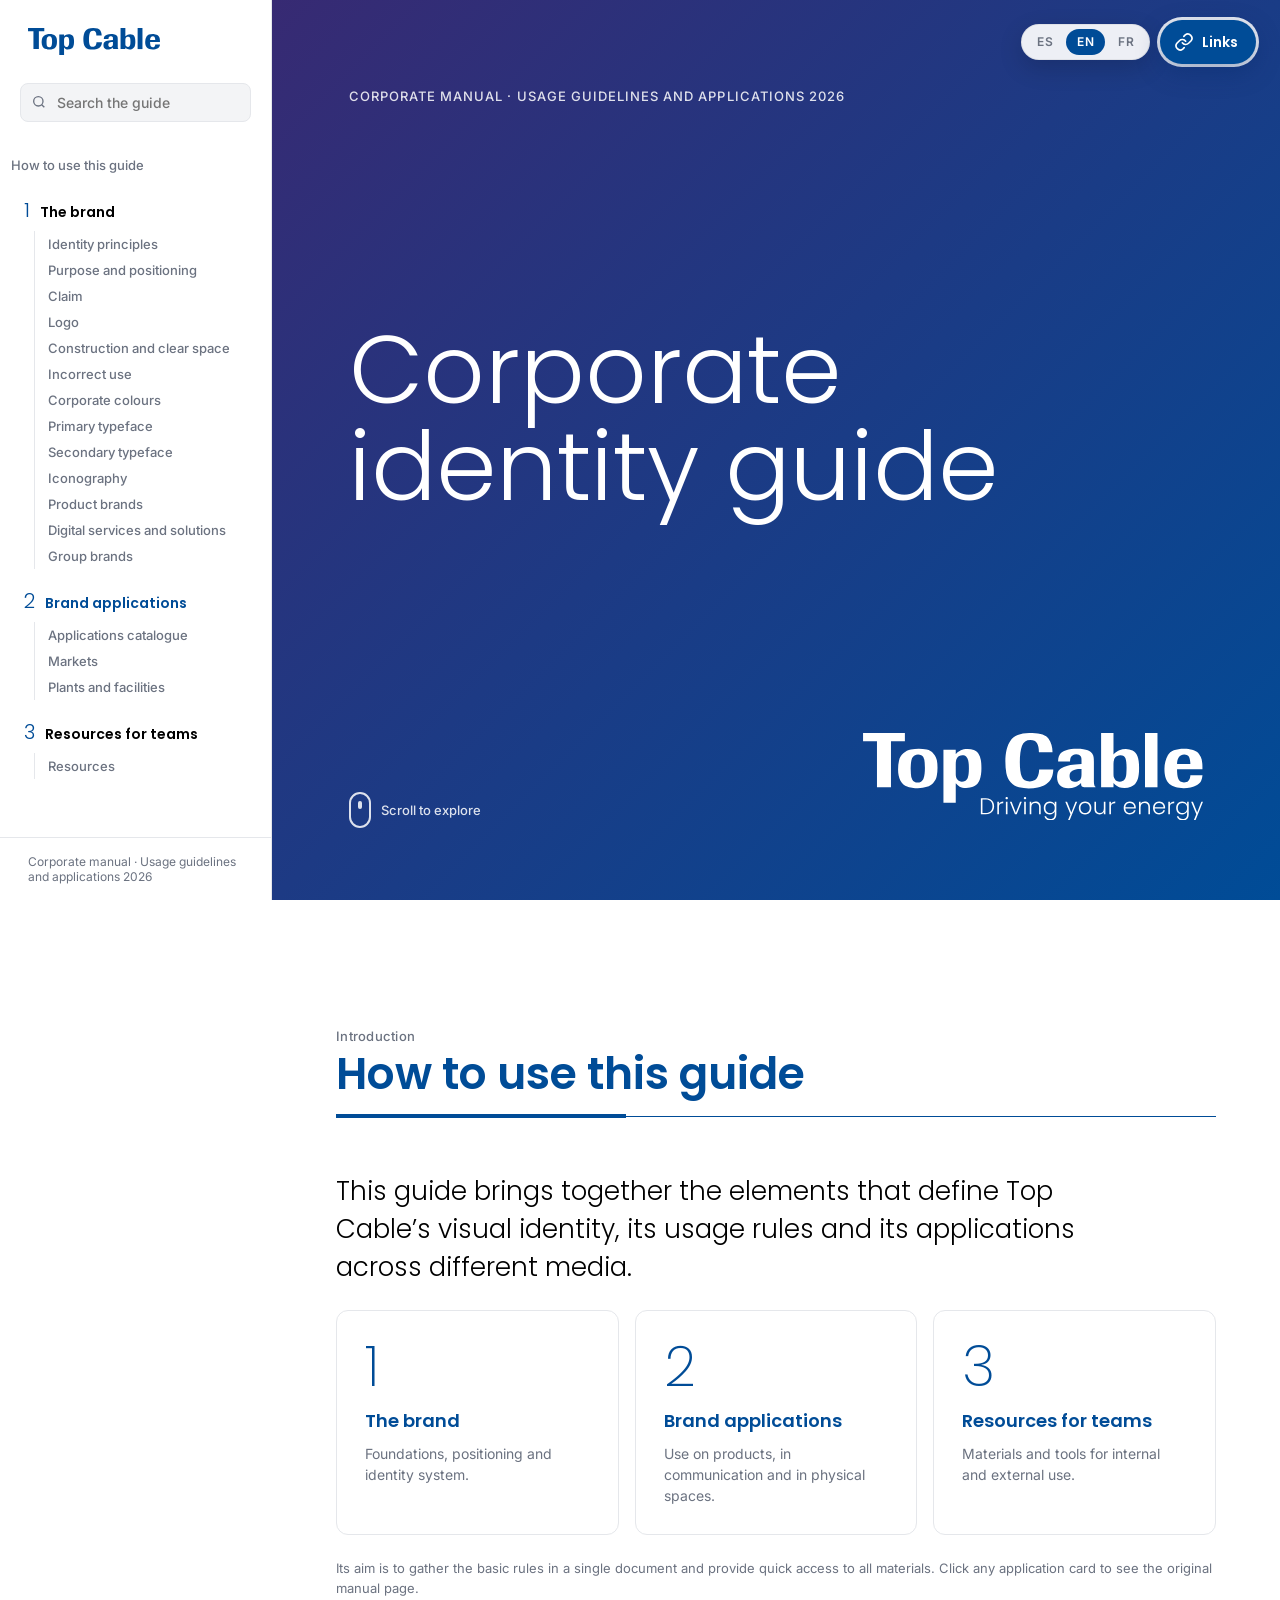
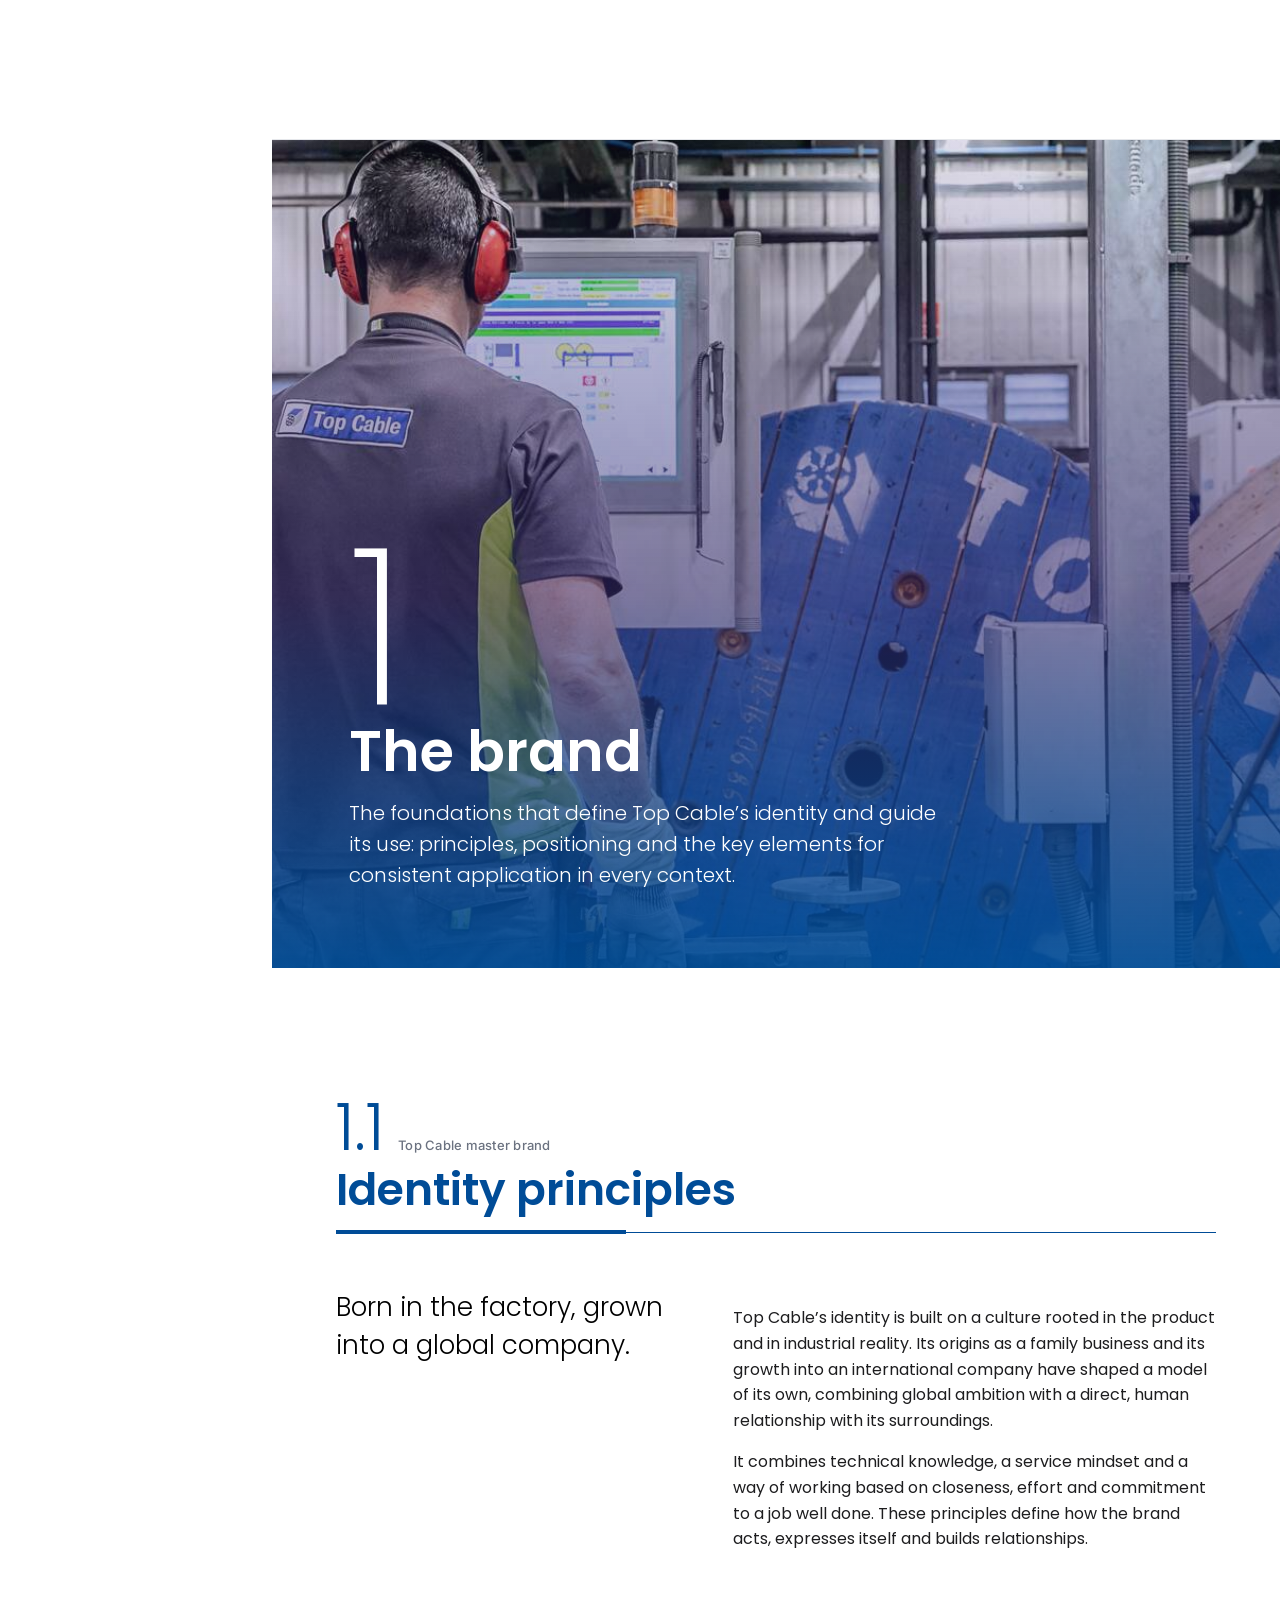
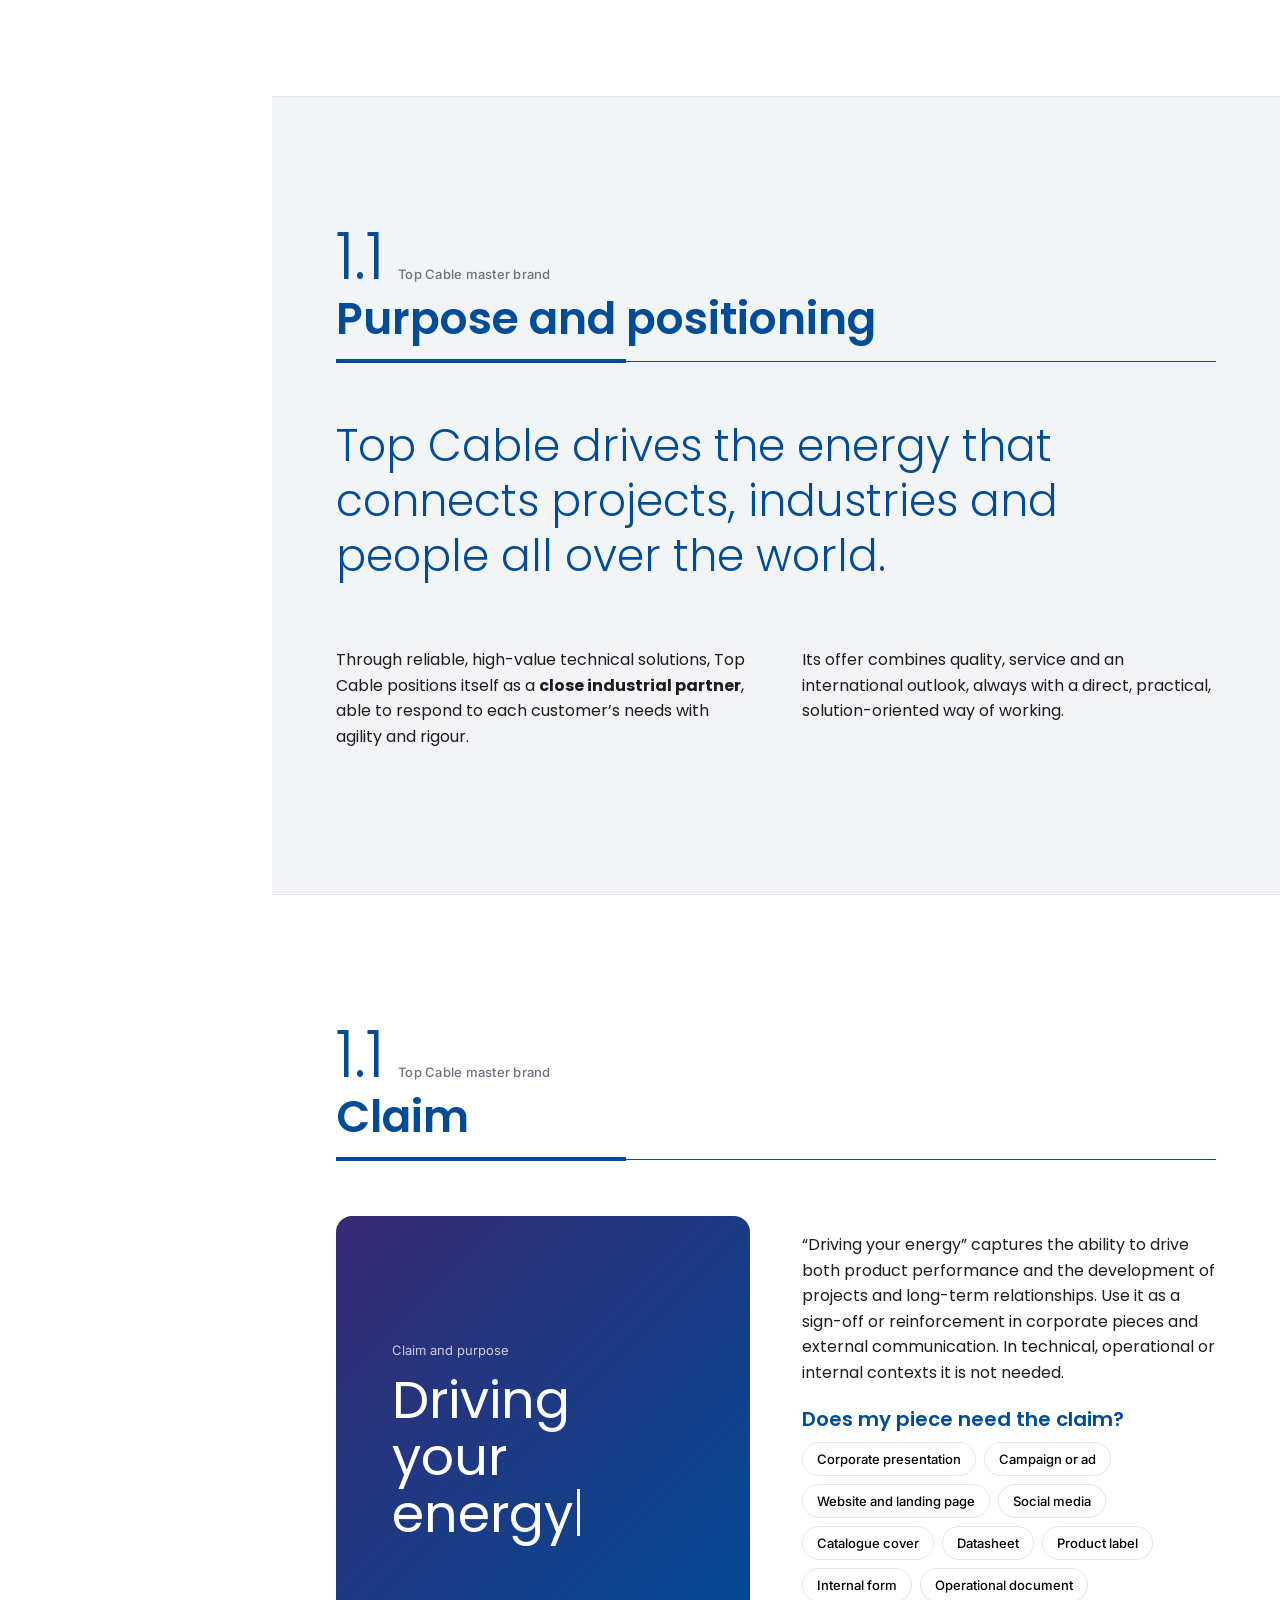
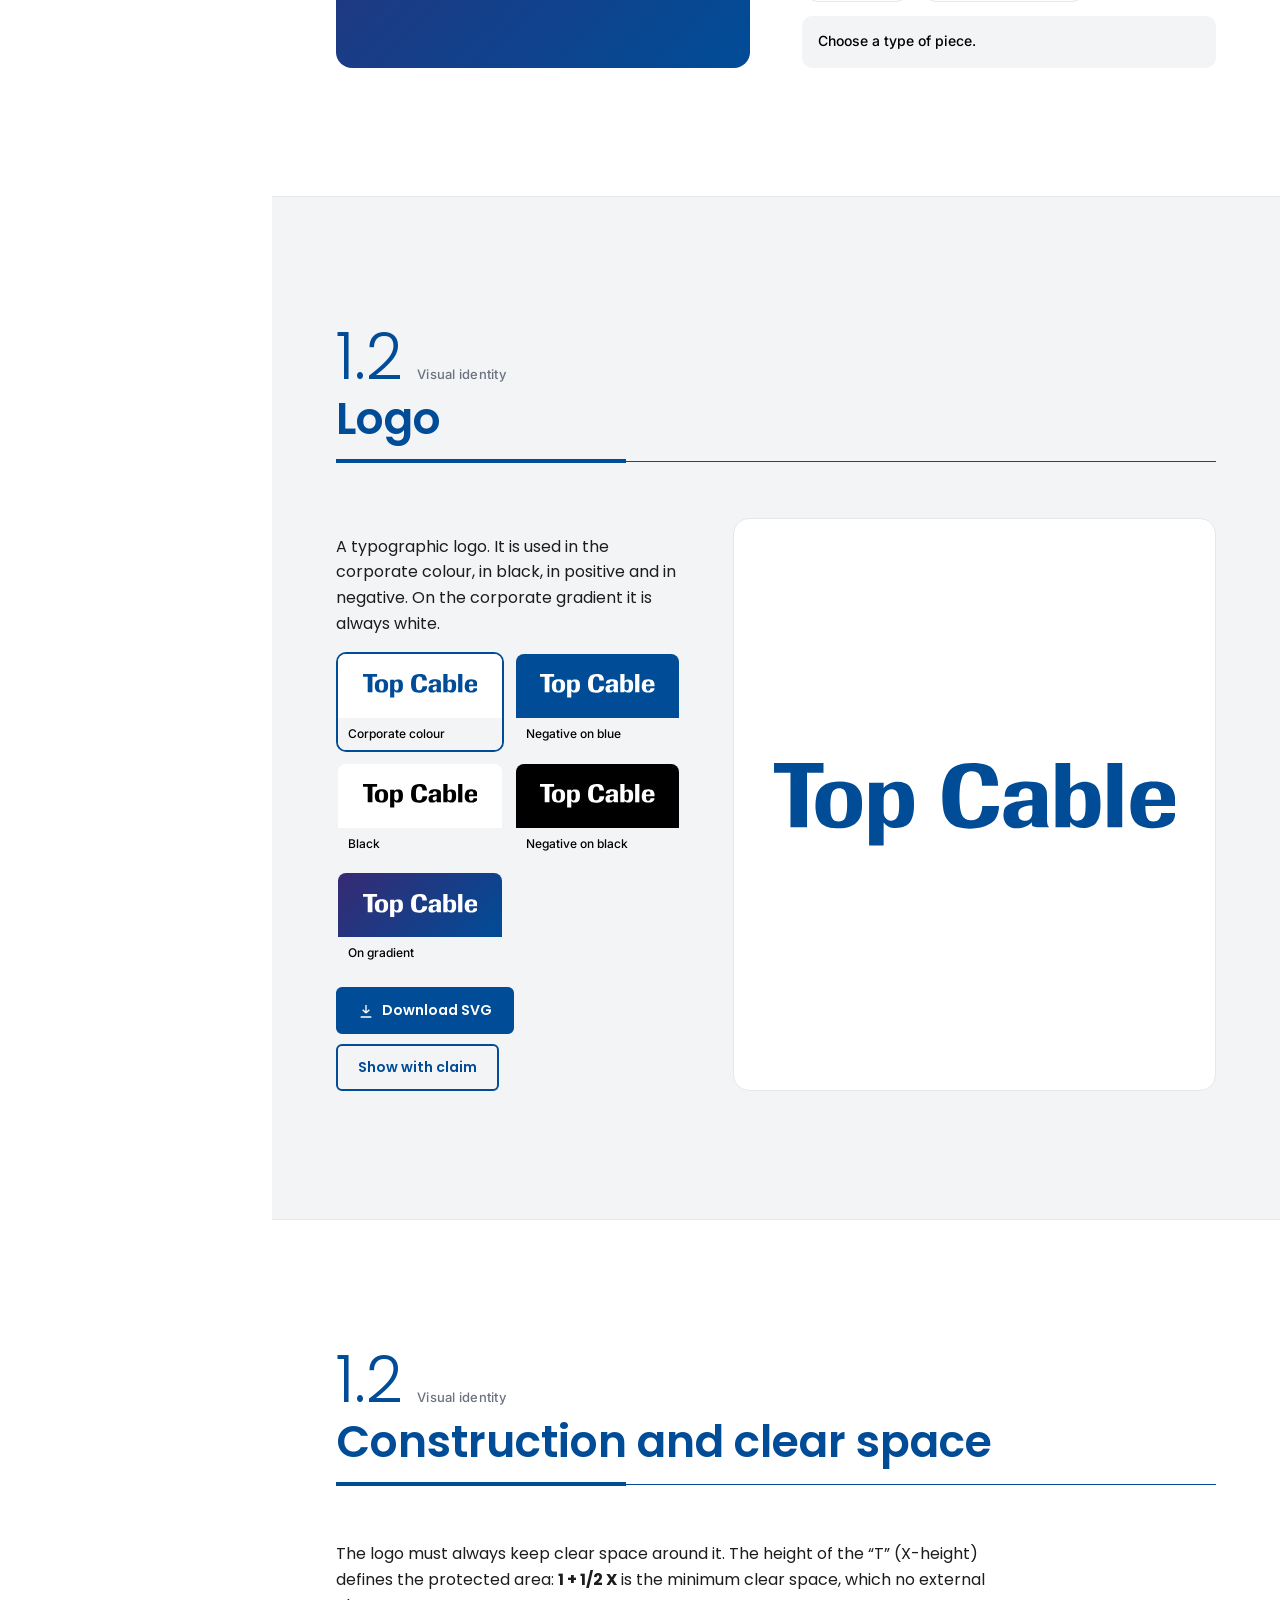
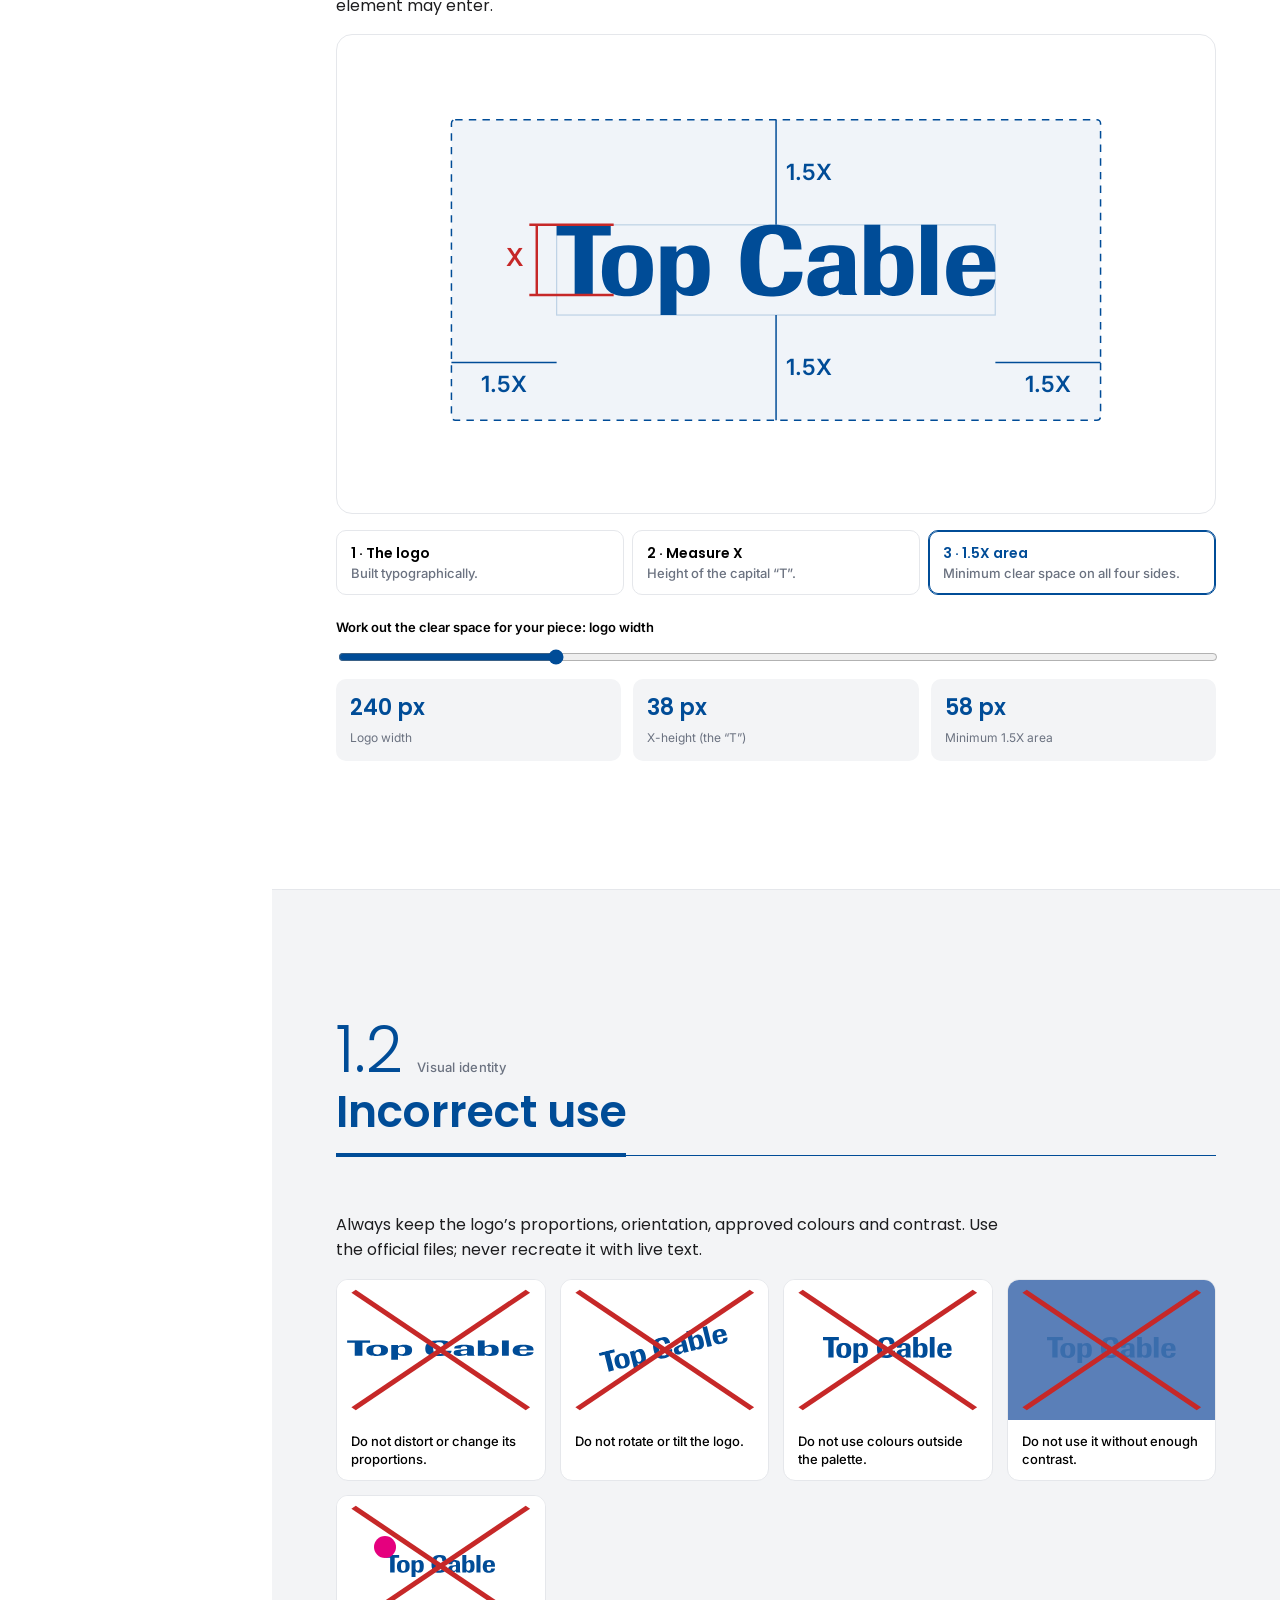
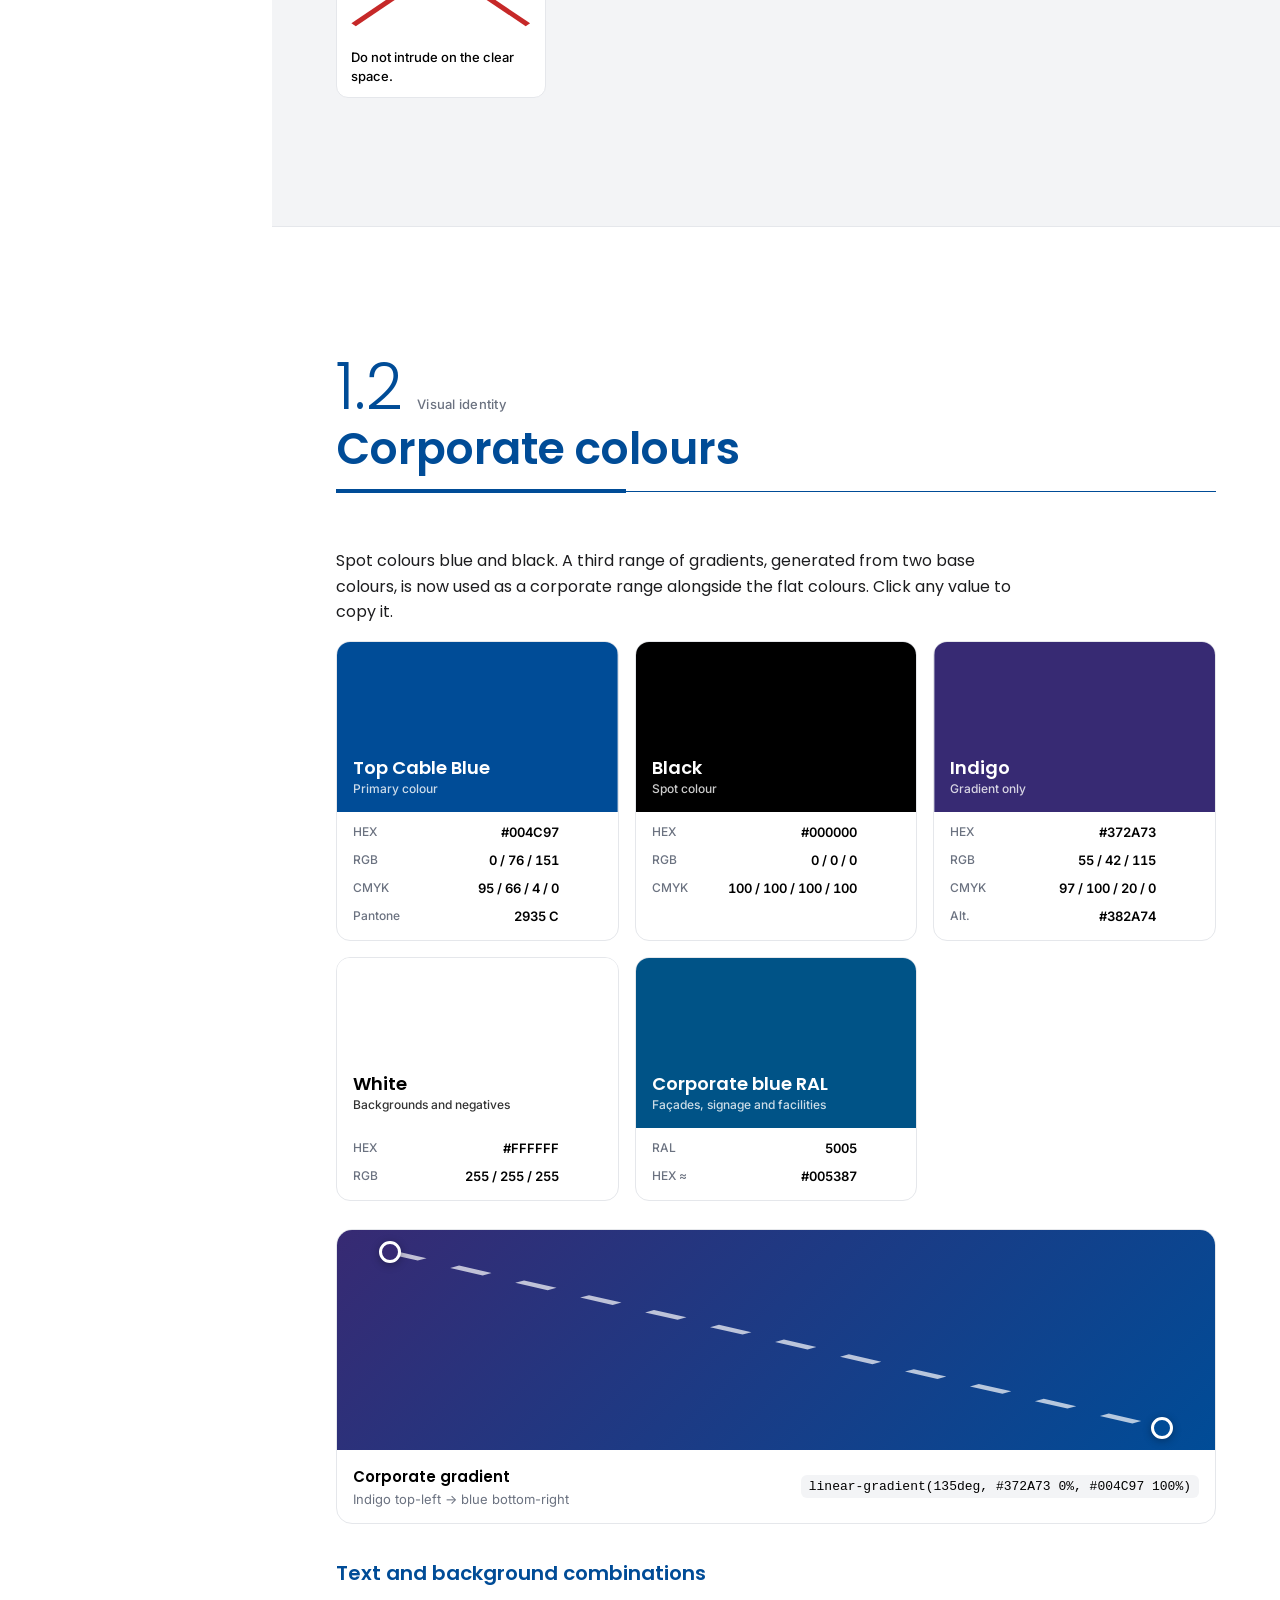
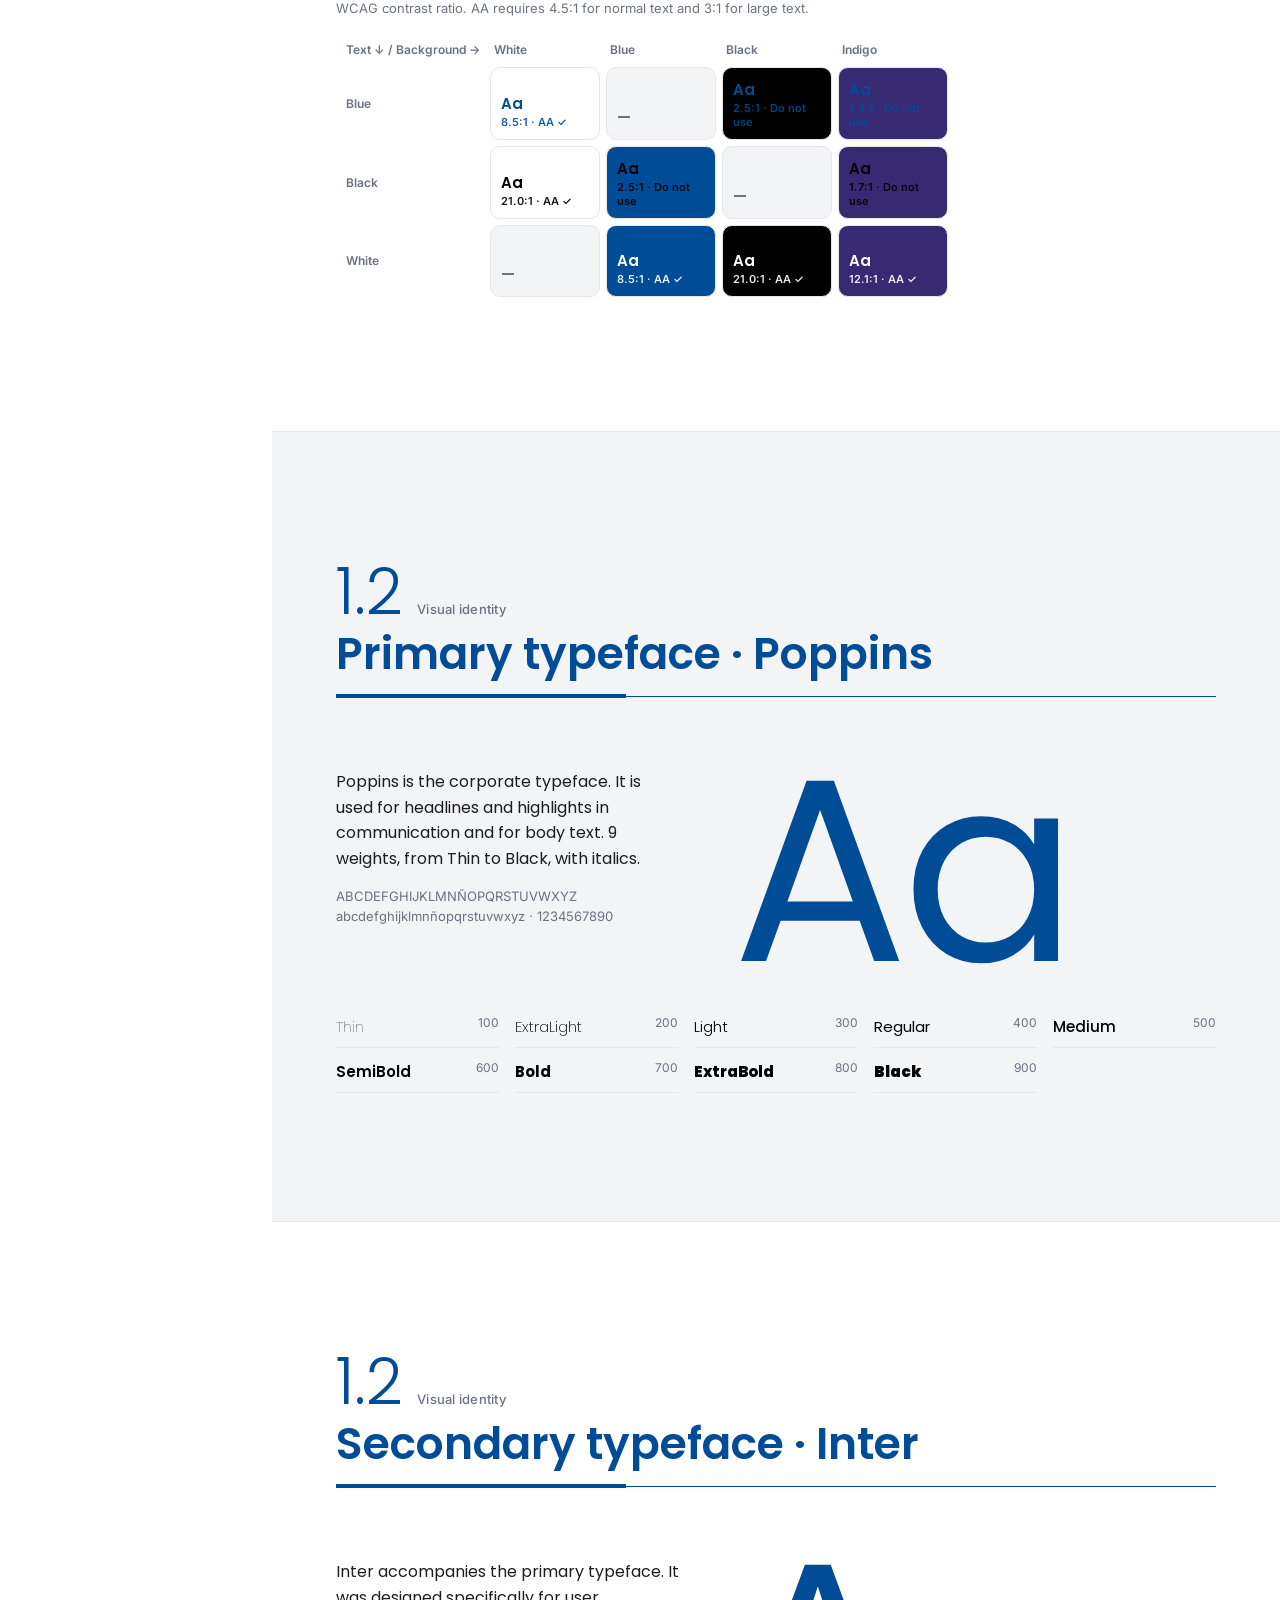
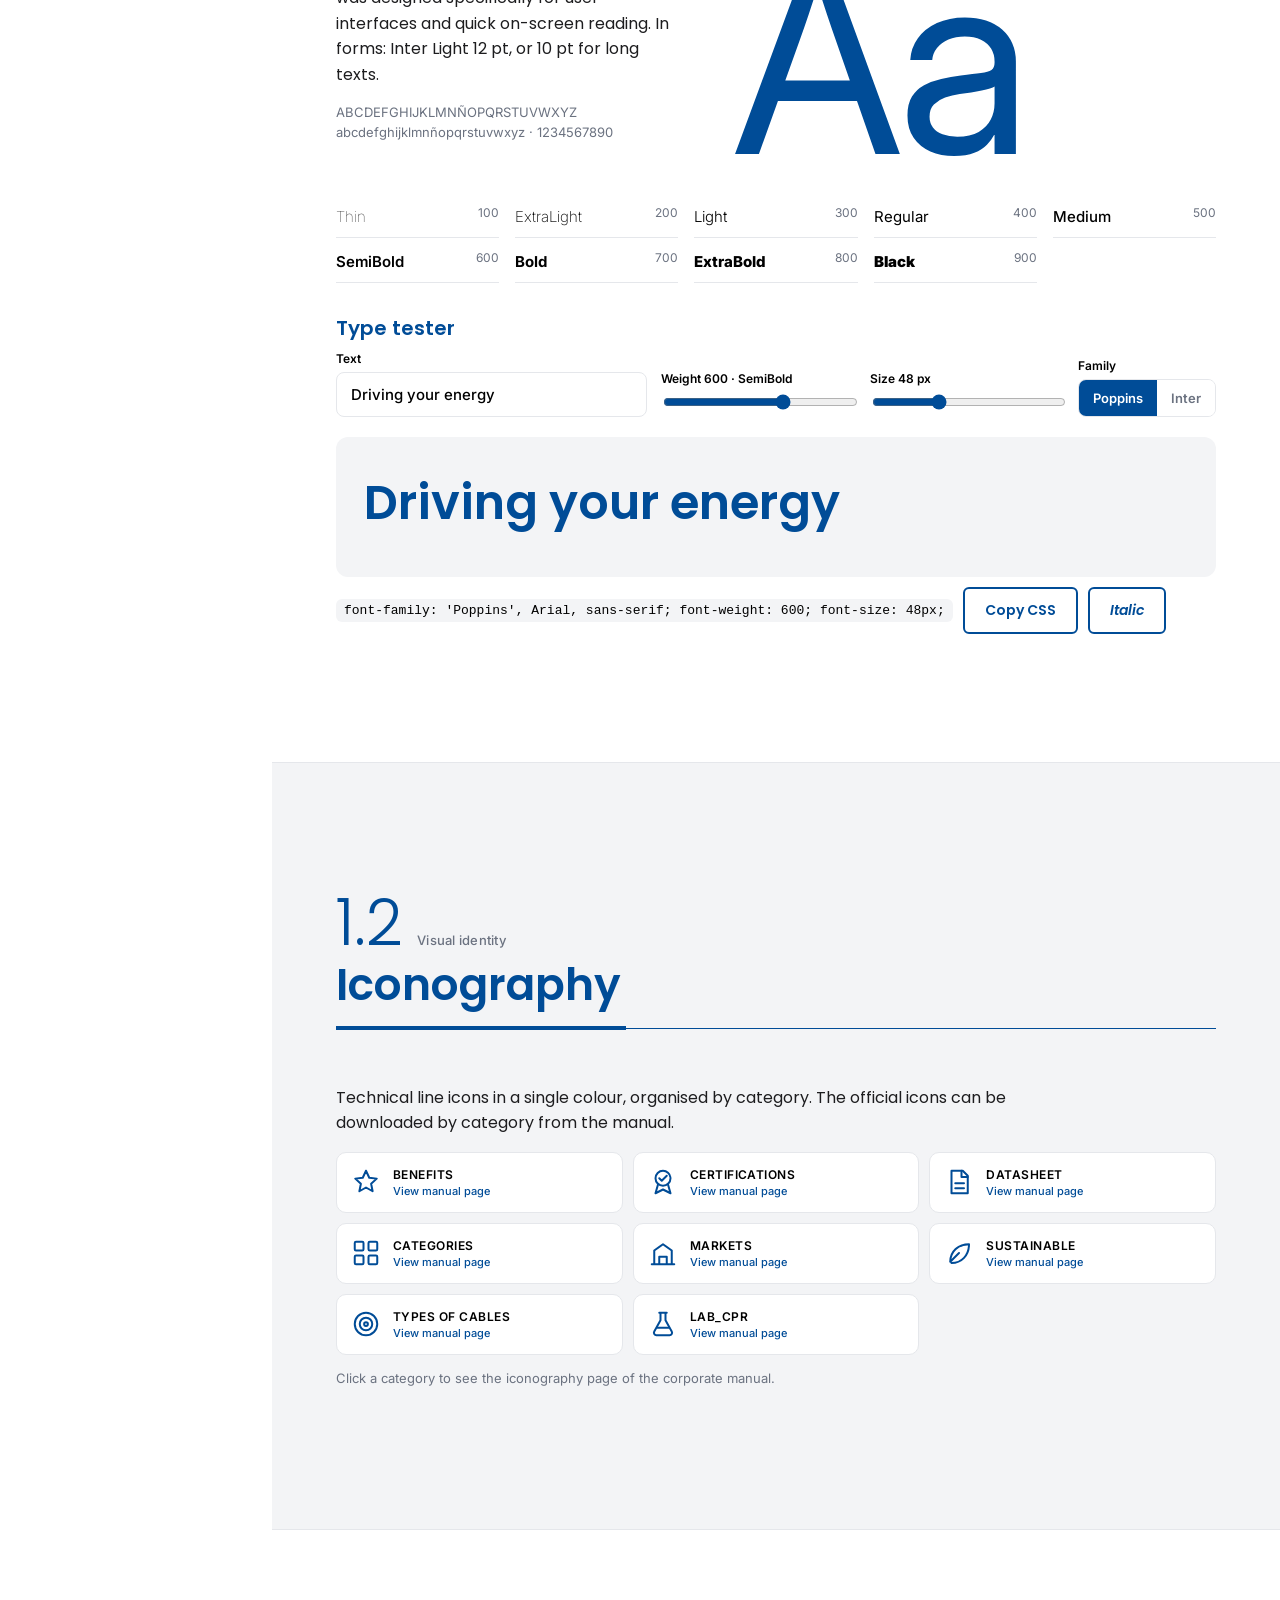
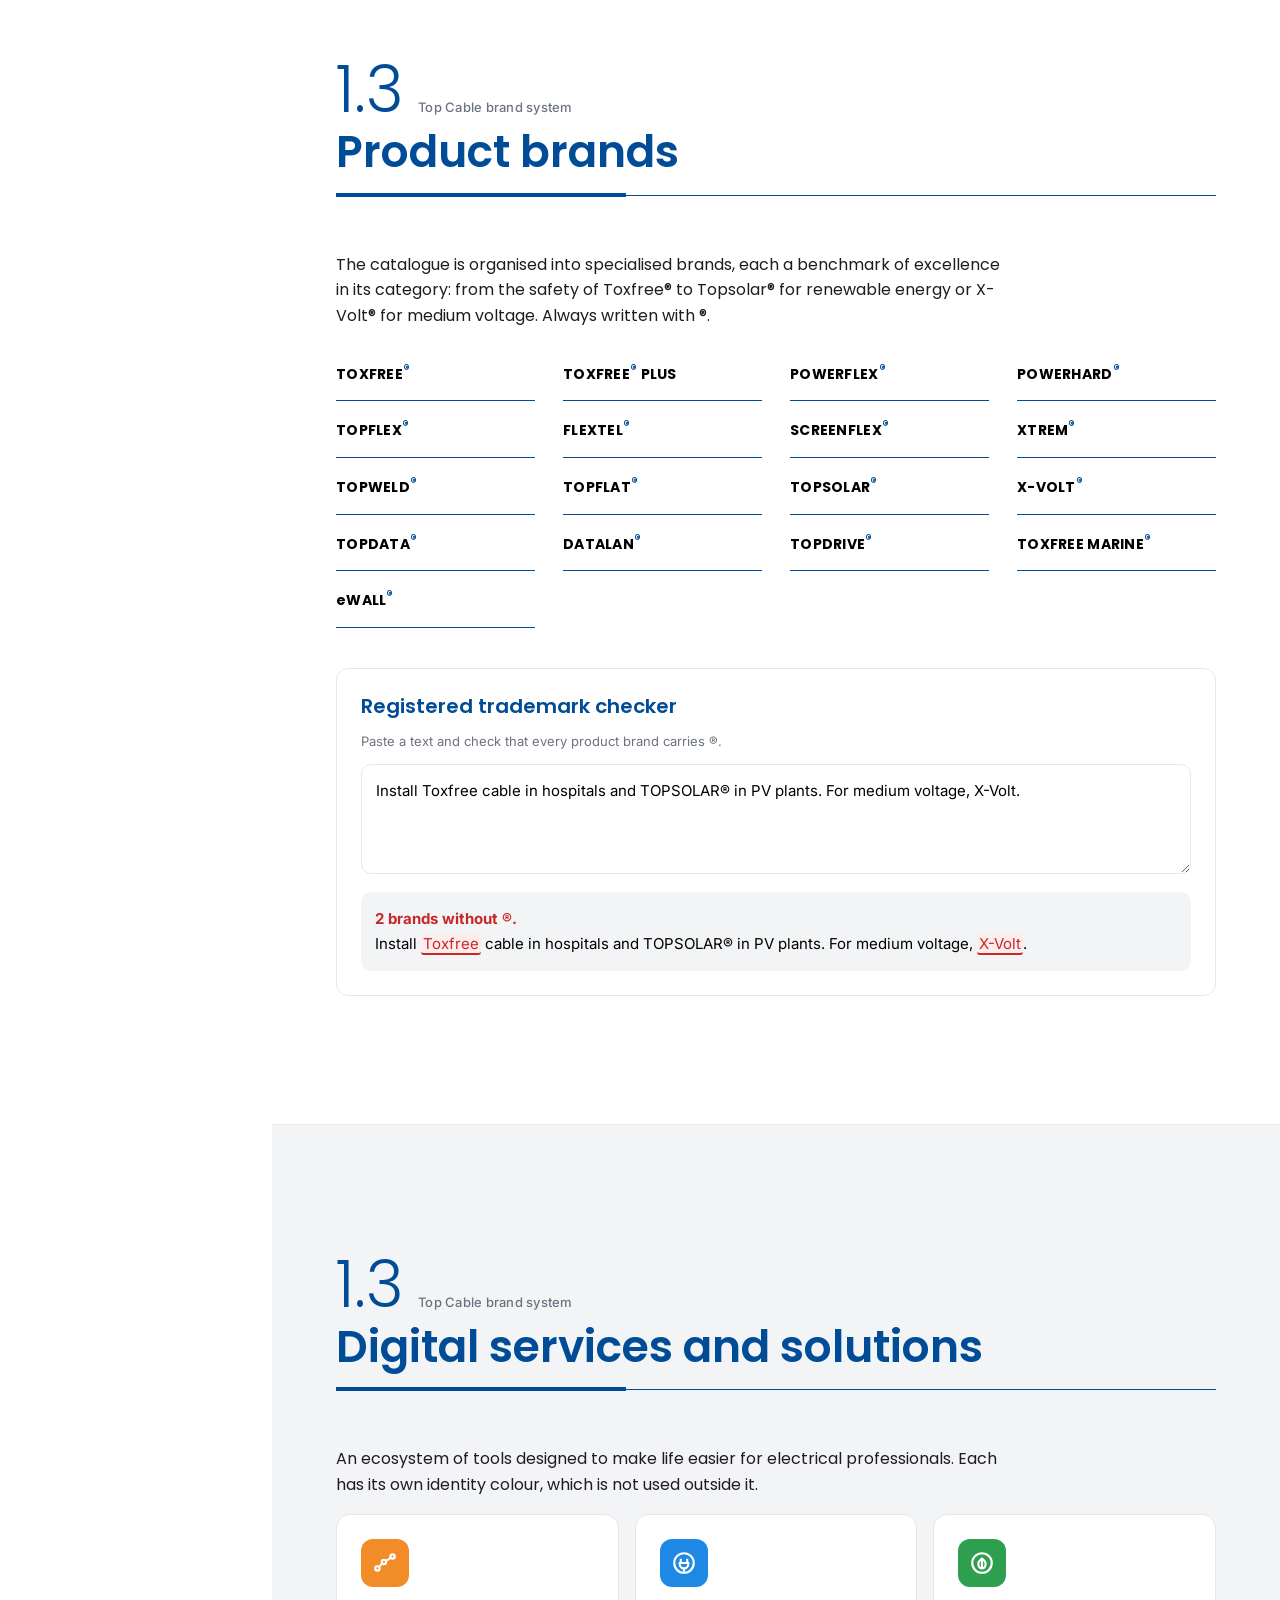
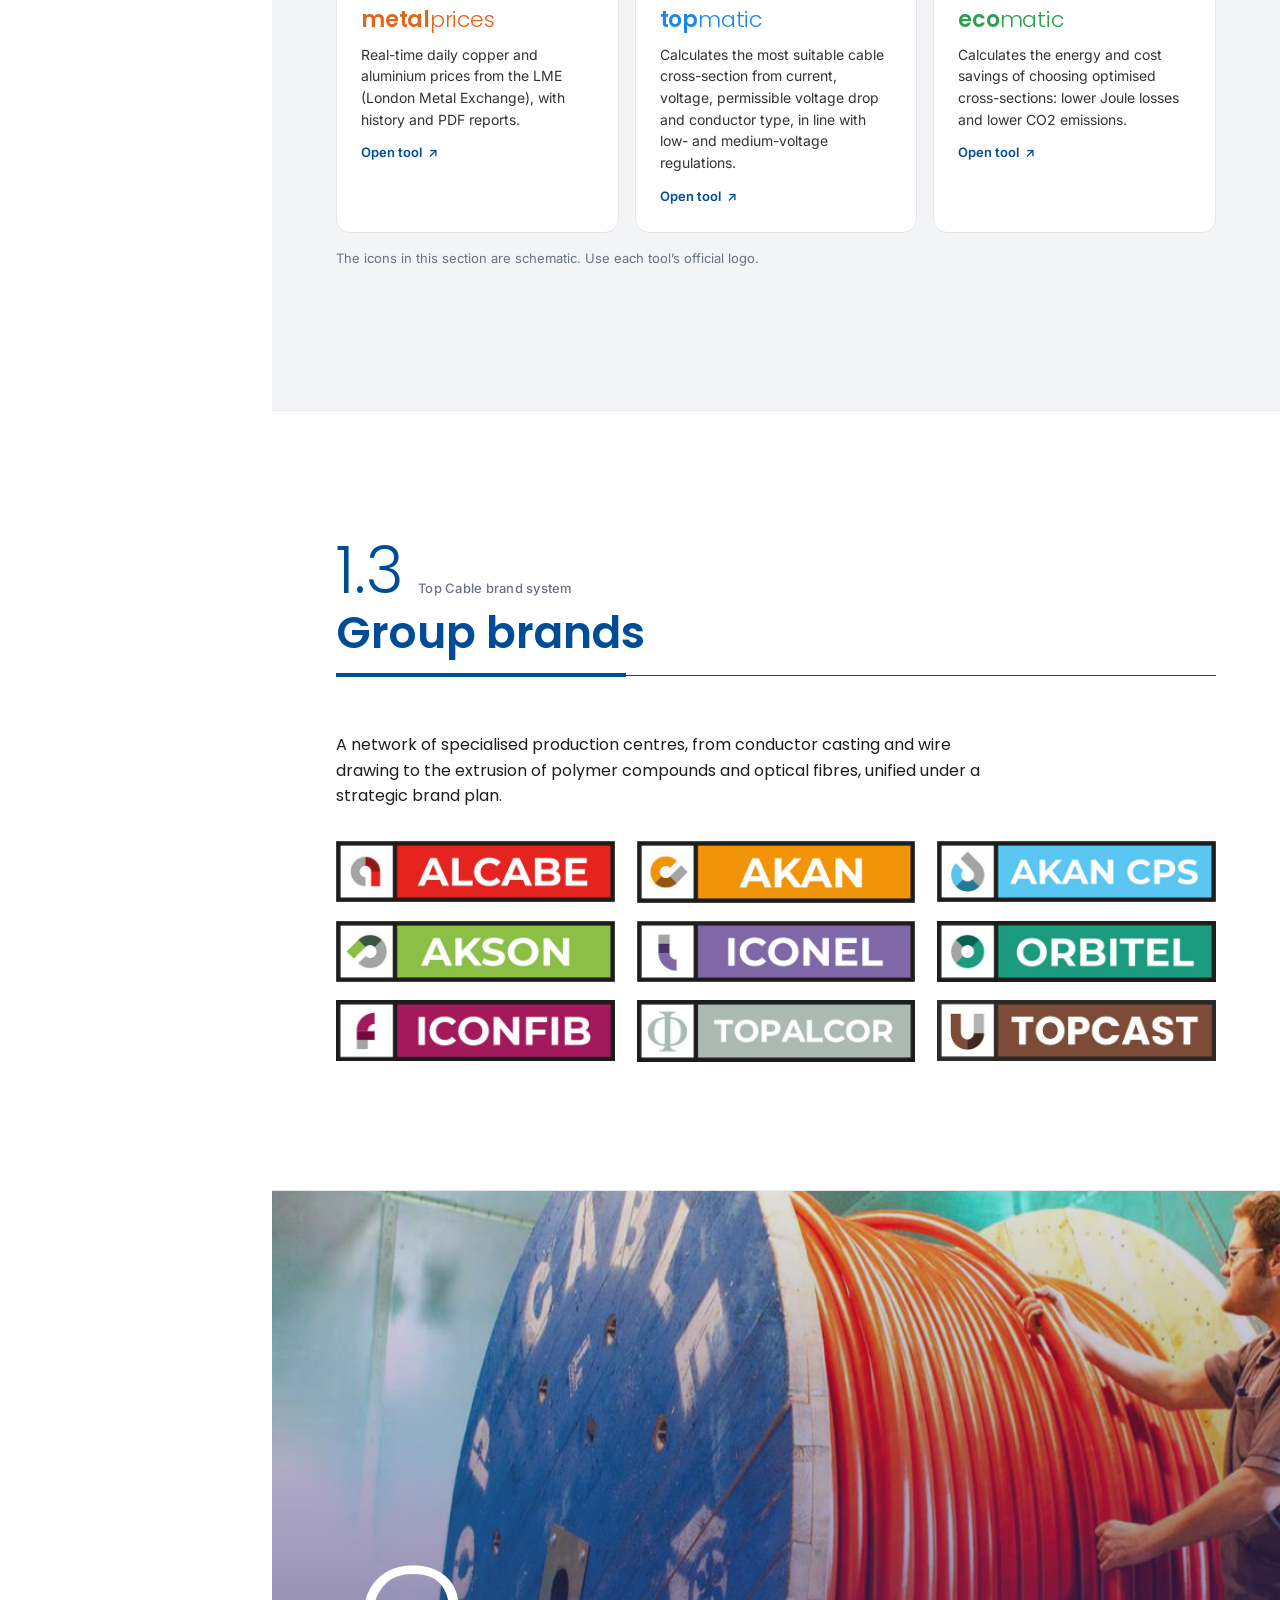
==== index.html @ 956f6377 "Add files via upload" ====
<!doctype html>
<html lang="es">
<head>
<meta charset="utf-8">
<meta name="viewport" content="width=device-width, initial-scale=1">
<title>Guía de marca Top Cable</title>
<link rel="icon" href="[data-uri]" sizes="32x32">
<link rel="icon" href="[data-uri]" type="image/svg+xml">
<meta name="description" content="Manual corporativo interactivo de Top Cable: marca, aplicaciones y recursos para equipos.">
<link rel="preconnect" href="https://fonts.googleapis.com">
<link rel="preconnect" href="https://fonts.gstatic.com" crossorigin>
<link href="https://fonts.googleapis.com/css2?family=Inter:ital,wght@0,100..900;1,100..900&family=Poppins:ital,wght@0,100;0,200;0,300;0,400;0,500;0,600;0,700;0,800;0,900;1,100;1,300;1,400;1,700;1,900&display=swap" rel="stylesheet">
<style>
:root{
  --blue:#004C97; --black:#000000; --indigo:#372A73; --white:#FFFFFF;
  --grad:linear-gradient(135deg,#372A73 0%,#004C97 100%);
  --line:#E5E7EB; --surface:#F3F4F6; --muted:#6B7280; --tint:#BFD3E6;
  --ok:#0F7B3E; --bad:#C62828;
  --poppins:'Poppins',Arial,sans-serif; --inter:'Inter',system-ui,-apple-system,sans-serif;
  --side:272px; --ease:cubic-bezier(.2,.7,.2,1);
  color-scheme:light;
}
*{box-sizing:border-box}
html{scroll-behavior:smooth;scroll-padding-top:24px}
body{margin:0;background:var(--white);color:var(--black);font-family:var(--poppins);font-size:16px;line-height:1.6;-webkit-font-smoothing:antialiased;overflow-x:hidden}
img{max-width:100%;display:block}
button{font:inherit;cursor:pointer}
a{color:var(--blue)}
:focus-visible{outline:3px solid var(--tint);outline-offset:2px}

/* ---------- progreso + barra lateral ---------- */
.progress{position:fixed;top:0;left:0;height:3px;width:100%;transform-origin:0 50%;transform:scaleX(0);background:var(--grad);z-index:60}
.side{position:fixed;inset:0 auto 0 0;width:var(--side);background:var(--white);border-right:1px solid var(--line);display:flex;flex-direction:column;z-index:50;transition:transform .45s var(--ease)}
.side__logo{padding:28px 28px 20px;color:var(--blue);display:block}
.side__logo svg{width:132px;height:auto}
.side__search{margin:0 20px 12px;position:relative}
.side__search input{width:100%;padding:10px 12px 10px 36px;border:1px solid var(--line);border-radius:8px;font:500 14px var(--inter);background:var(--surface)}
.side__search svg{position:absolute;left:11px;top:50%;transform:translateY(-50%);width:16px;color:var(--muted)}
.toc{overflow-y:auto;padding:4px 12px 24px;flex:1}
.toc__block{margin-top:14px}
.toc__block>a{display:flex;gap:10px;align-items:baseline;padding:8px 12px;border-radius:8px;text-decoration:none;color:var(--black);font:600 14px var(--poppins)}
.toc__block>a span{color:var(--blue);font-weight:300;font-size:20px;line-height:1}
.toc ul{list-style:none;margin:0;padding:0 0 0 14px;border-left:1px solid var(--line);margin-left:22px}
.toc li a{display:block;padding:5px 12px;text-decoration:none;color:var(--muted);font:500 13px var(--inter);border-left:2px solid transparent;margin-left:-15px;transition:color .2s,border-color .2s}
.toc li a:hover{color:var(--blue)}
.toc a.is-active{color:var(--blue);border-left-color:var(--blue)}
.toc[hidden],.results[hidden]{display:none}
.results{overflow-y:auto;padding:0 12px 20px;flex:1}
.results__count{font:600 12px var(--inter);color:var(--muted);padding:6px 10px 8px}
.results__empty{padding:10px;font:13px/1.5 var(--inter);color:var(--muted)}
.sr{display:block;width:100%;text-align:left;border:0;background:none;padding:10px;border-radius:8px;color:var(--black);cursor:pointer}
.sr small{display:block;font:600 11px var(--inter);color:var(--blue);letter-spacing:.03em;margin-bottom:3px}
.sr span{font:13px/1.45 var(--inter);color:#333;display:-webkit-box;-webkit-line-clamp:3;-webkit-box-orient:vertical;overflow:hidden}
.sr mark{background:#FFE58F;color:inherit;border-radius:2px;padding:0 1px}
.sr:hover,.sr.is-active{background:var(--surface)}
.sr.is-active{box-shadow:inset 3px 0 0 var(--blue)}
::highlight(tc-search){background-color:#FFD84D;color:#000}
.sr-flash{animation:srflash 2s ease}
@keyframes srflash{0%,45%{box-shadow:0 0 0 6px rgba(255,216,77,.9);background-color:rgba(255,216,77,.28)}100%{box-shadow:0 0 0 6px rgba(255,216,77,0);background-color:transparent}}
.side__foot{padding:16px 28px;border-top:1px solid var(--line);font:12px var(--inter);color:var(--muted)}
.menu-btn{display:none;position:fixed;top:12px;right:12px;z-index:70;width:44px;height:44px;border-radius:50%;border:0;background:var(--blue);color:var(--white);align-items:center;justify-content:center;box-shadow:0 6px 20px rgba(0,0,0,.2)}
.scrim{display:none}
main{margin-left:var(--side)}
@media (max-width:960px){
  .side{transform:translateX(-100%);width:min(86vw,320px);box-shadow:0 0 40px rgba(0,0,0,.25)}
  body.nav-open .side{transform:none}
  .menu-btn{display:flex}
  body.nav-open .scrim{display:block;position:fixed;inset:0;background:rgba(0,0,0,.35);z-index:45}
  main{margin-left:0}
}

/* ---------- estructura vertical ---------- */
.wrap{max-width:1080px;margin:0 auto;padding:0 clamp(16px,5vw,64px)}
.module{padding:clamp(64px,10vw,128px) 0;border-bottom:1px solid var(--line)}
.module--tint{background:var(--surface)}
.eyebrow{display:flex;align-items:baseline;gap:14px;margin-bottom:6px}
.eyebrow .num{font:300 clamp(40px,6vw,64px)/1 var(--poppins);color:var(--blue)}
.eyebrow .ctx{font:500 13px var(--inter);color:var(--muted);letter-spacing:.02em}
h2.title{font:600 clamp(28px,4vw,44px)/1.1 var(--poppins);color:var(--blue);margin:0 0 18px}
h3{font:600 20px/1.3 var(--poppins);color:var(--blue);margin:0 0 10px}
.rule{height:1px;background:var(--blue);position:relative;margin:0 0 clamp(32px,5vw,56px)}
.rule::before{content:"";position:absolute;left:0;top:-2px;height:4px;width:33%;background:var(--blue);transform-origin:0 50%;transform:scaleX(0);transition:transform 1s var(--ease) .15s}
.in .rule::before,.rule.in::before{transform:scaleX(1)}
.lead{font:300 clamp(20px,2.4vw,26px)/1.45 var(--poppins);margin:0 0 24px;max-width:760px}
.body{max-width:680px;color:#1d1d1f}
.small{font:13px/1.5 var(--inter);color:var(--muted)}
.grid2{display:grid;gap:clamp(24px,4vw,56px);grid-template-columns:1fr}
@media (min-width:860px){.grid2{grid-template-columns:1fr 1fr}.grid2--wide{grid-template-columns:5fr 7fr}}
.card{background:var(--white);border:1px solid var(--line);border-radius:12px;padding:24px}
.tag{display:inline-block;font:600 11px var(--inter);letter-spacing:.06em;text-transform:uppercase;color:var(--blue);background:#E6EEF6;border-radius:99px;padding:4px 10px}

/* reveal al hacer scroll */
.rv{opacity:0;transform:translateY(28px);transition:opacity .8s var(--ease),transform .8s var(--ease)}
.rv.in{opacity:1;transform:none}
.rv-d1{transition-delay:.1s}.rv-d2{transition-delay:.2s}.rv-d3{transition-delay:.3s}

/* ---------- portada ---------- */
.hero{position:relative;min-height:100svh;background:var(--grad);color:var(--white);overflow:hidden;display:flex;flex-direction:column;justify-content:space-between;padding:clamp(28px,6vw,72px) clamp(16px,6vw,80px)}
@keyframes draw{to{stroke-dashoffset:0}}
.hero__top{position:relative;font:500 13px var(--inter);letter-spacing:.08em;text-transform:uppercase;opacity:.85}
.hero__title{position:relative;font:300 clamp(40px,7.5vw,104px)/1.02 var(--poppins);margin:0;max-width:12ch}
.hero__title .w{display:inline-block;opacity:0;transform:translateY(40%);animation:up .9s var(--ease) forwards}
@keyframes up{to{opacity:1;transform:none}}
.hero__bottom{position:relative;display:flex;justify-content:space-between;align-items:flex-end;gap:24px;flex-wrap:wrap}
.hero__logo{width:min(340px,70vw);color:var(--white)}
.drawlogo path{fill-opacity:0;stroke:currentColor;stroke-width:1.2;stroke-dasharray:1;stroke-dashoffset:1;animation:draw 1.8s var(--ease) forwards,fillin .8s ease forwards}
.drawlogo path:nth-child(n){animation-delay:.4s,1.9s}
@keyframes fillin{to{fill-opacity:1;stroke-width:0}}
.scroll-cue{display:flex;align-items:center;gap:10px;font:500 13px var(--inter);opacity:.85}
.scroll-cue i{width:22px;height:36px;border:2px solid currentColor;border-radius:12px;position:relative}
.scroll-cue i::after{content:"";position:absolute;left:50%;top:7px;width:4px;height:8px;margin-left:-2px;border-radius:2px;background:currentColor;animation:cue 1.6s infinite}
@keyframes cue{0%{opacity:0;transform:translateY(-4px)}40%{opacity:1}100%{opacity:0;transform:translateY(10px)}}

/* ---------- portadas de capítulo ---------- */
.chapter{position:relative;min-height:92svh;color:var(--white);display:flex;align-items:flex-end;overflow:hidden;background:#0b1b3a}
.chapter__img{position:absolute;inset:-10% 0;background-size:cover;background-position:center;will-change:transform}
.chapter::after{content:"";position:absolute;inset:0;background:linear-gradient(180deg,rgba(55,42,115,.15) 0%,rgba(55,42,115,.55) 55%,rgba(0,76,151,.92) 100%)}
.chapter__in{position:relative;z-index:1;padding:clamp(32px,6vw,80px) clamp(16px,6vw,80px);max-width:820px}
.chapter__num{font:200 clamp(96px,18vw,220px)/.8 var(--poppins);display:block;margin-bottom:8px}
.chapter h2{font:600 clamp(32px,5vw,56px)/1.05 var(--poppins);margin:0 0 16px}
.chapter p{font:300 clamp(16px,1.8vw,20px)/1.55 var(--poppins);margin:0;max-width:600px}

/* ---------- bloques intro ---------- */
.blocks{display:grid;gap:16px;grid-template-columns:1fr}
@media(min-width:760px){.blocks{grid-template-columns:repeat(3,1fr)}}
.block{display:block;text-decoration:none;color:inherit;padding:28px;border-radius:12px;border:1px solid var(--line);transition:transform .35s var(--ease),box-shadow .35s,border-color .35s;background:var(--white)}
.block:hover{transform:translateY(-6px);box-shadow:0 18px 40px rgba(0,76,151,.14);border-color:var(--tint)}
.block b{display:block;font:200 56px/1 var(--poppins);color:var(--blue);margin-bottom:12px}
.block span{font:600 18px var(--poppins);color:var(--blue)}
.block p{margin:8px 0 0;font:14px/1.5 var(--inter);color:var(--muted)}

/* ---------- propósito / claim ---------- */
.quote{font:300 clamp(26px,3.6vw,44px)/1.25 var(--poppins);color:var(--blue);margin:0}
.quote .wd{opacity:.12;transition:opacity .5s}
.quote .wd.on{opacity:1}
.claimbox{border-radius:16px;background:var(--grad);color:var(--white);padding:clamp(28px,5vw,56px);min-height:220px;display:flex;flex-direction:column;justify-content:center}
.typer{font:400 clamp(28px,4.5vw,52px)/1.1 var(--poppins);min-height:1.2em}
.typer::after{content:"";display:inline-block;width:3px;height:.9em;background:currentColor;margin-left:4px;vertical-align:-0.08em;animation:blink 1s steps(1) infinite}
@keyframes blink{50%{opacity:0}}
.decide{margin-top:20px}
.chips{display:flex;flex-wrap:wrap;gap:8px}
.chip{border:1px solid var(--line);background:var(--white);border-radius:99px;padding:8px 14px;font:500 13px var(--inter);color:var(--black);transition:all .2s}
.chip:hover{border-color:var(--blue);color:var(--blue)}
.chip[aria-pressed=true]{background:var(--blue);border-color:var(--blue);color:var(--white)}
.verdict{margin-top:14px;padding:14px 16px;border-radius:10px;font:500 14px/1.5 var(--inter);background:var(--surface);min-height:52px;transition:background .3s}
.verdict.yes{background:#E7F4EC;color:var(--ok)}
.verdict.no{background:#FDECEC;color:var(--bad)}

/* ---------- logotipo ---------- */
.stage{border-radius:16px;border:1px solid var(--line);display:flex;align-items:center;justify-content:center;min-height:300px;padding:40px;transition:background .5s var(--ease),color .5s var(--ease);position:relative;overflow:hidden}
.stage svg{width:min(420px,100%);height:auto;transition:transform .5s var(--ease)}
.variants{display:grid;grid-template-columns:repeat(auto-fit,minmax(130px,1fr));gap:10px;margin-top:14px}
.variant{border:2px solid transparent;border-radius:10px;padding:0;overflow:hidden;background:none;text-align:left}
.variant[aria-pressed=true]{border-color:var(--blue)}
.variant i{display:flex;height:64px;align-items:center;justify-content:center}
.variant i svg{width:70%}
.variant span{display:block;padding:8px 10px;font:500 12px/1.3 var(--inter);background:var(--surface);color:var(--black)}
.btnrow{display:flex;gap:10px;flex-wrap:wrap;margin-top:16px}
.btn{display:inline-flex;align-items:center;gap:8px;padding:11px 20px;border-radius:6px;border:2px solid var(--blue);background:var(--blue);color:var(--white);font:600 14px var(--poppins);text-decoration:none;transition:background .2s,border-color .2s,transform .2s}
.btn:hover{background:var(--indigo);border-color:var(--indigo)}
.btn:active{transform:scale(.97)}
.btn--ghost{background:transparent;color:var(--blue)}
.btn--ghost:hover{background:#E6EEF6;color:var(--blue);border-color:var(--blue)}
.btn svg{width:16px;height:16px}

/* construcción animada */
.build{background:var(--white);border:1px solid var(--line);border-radius:16px;padding:clamp(16px,4vw,40px)}
.build svg{width:100%;height:auto;overflow:visible}
.b-zone{fill:rgba(0,76,151,.06);stroke:var(--blue);stroke-width:1.2;stroke-dasharray:6 5;opacity:0;transform-box:fill-box;transform-origin:center;transform:scale(.72);transition:opacity .8s var(--ease),transform 1.1s var(--ease)}
.b-box{fill:none;stroke:var(--tint);stroke-width:1}
.b-x{stroke:var(--bad);stroke-width:2;stroke-dasharray:1;stroke-dashoffset:1;transition:stroke-dashoffset .9s var(--ease)}
.b-lab{font:600 20px var(--inter);fill:var(--bad);opacity:0;transition:opacity .5s .6s}
.b-lab2{font:600 18px var(--inter);fill:var(--blue);opacity:0;transition:opacity .5s}
.b-dim{stroke:var(--blue);stroke-width:1.2;opacity:0;transition:opacity .5s}
.build.s1 .b-x{stroke-dashoffset:0}.build.s1 .b-lab{opacity:1}
.build.s2 .b-zone{opacity:1;transform:none}.build.s2 .b-dim,.build.s2 .b-lab2{opacity:1}
.steps{display:flex;gap:8px;margin:16px 0 0;flex-wrap:wrap}
.steps button{flex:1;min-width:140px;text-align:left;border:1px solid var(--line);background:var(--white);border-radius:10px;padding:12px 14px;font:500 13px/1.4 var(--inter);color:var(--muted)}
.steps button b{display:block;font:600 14px var(--poppins);color:var(--black)}
.steps button[aria-pressed=true]{border-color:var(--blue);box-shadow:inset 0 0 0 1px var(--blue)}
.steps button[aria-pressed=true] b{color:var(--blue)}
.sizer{margin-top:24px;display:grid;gap:12px}
.sizer label{font:600 13px var(--inter)}
input[type=range]{width:100%;accent-color:var(--blue)}
.readout{display:flex;gap:12px;flex-wrap:wrap}
.readout div{flex:1;min-width:110px;background:var(--surface);border-radius:10px;padding:12px 14px}
.readout b{display:block;font:600 22px var(--poppins);color:var(--blue)}
.readout span{font:12px var(--inter);color:var(--muted)}

/* usos incorrectos */
.donts{display:grid;gap:14px;grid-template-columns:repeat(auto-fit,minmax(200px,1fr))}
.dont{border-radius:12px;border:1px solid var(--line);overflow:hidden;background:var(--white)}
.dont__art{height:140px;display:flex;align-items:center;justify-content:center;position:relative;overflow:hidden}
.dont__art svg.lg{width:62%;transition:transform 1s var(--ease),color 1s,opacity 1s}
.dont__art .cross{position:absolute;inset:0;width:100%;height:100%;opacity:0;transition:opacity .4s .9s}
.dont__art .cross line{stroke:var(--bad);stroke-width:3}
.dont p{margin:0;padding:12px 14px;font:500 13px/1.4 var(--inter)}
.dont.in .cross{opacity:1}
.dont.in .d-stretch{transform:scaleX(1.45) scaleY(.75)}
.dont.in .d-rotate{transform:rotate(-14deg)}
.dont.in .d-color{color:#E5007E!important}
.dont.in .d-space{transform:scale(.85)}
.dont.in .d-contrast{opacity:.35}

/* ---------- color ---------- */
.swatches{display:grid;gap:16px;grid-template-columns:repeat(auto-fill,minmax(min(100%,210px),1fr))}
.sw{border-radius:14px;overflow:hidden;border:1px solid var(--line);background:var(--white);transform-origin:50% 100%}
.sw__c{height:170px;position:relative;display:flex;align-items:flex-end;padding:16px;color:var(--white);font:600 18px var(--poppins);clip-path:inset(100% 0 0 0);transition:clip-path 1.1s var(--ease)}
.sw.in .sw__c{clip-path:inset(0 0 0 0)}
.sw__c.light{color:var(--black)}
.sw dl{margin:0;padding:6px 8px 10px}
.sw dl div{display:flex;justify-content:space-between;align-items:center;padding:6px 8px;border-radius:6px;cursor:pointer;transition:background .2s}
.sw dl div:hover{background:var(--surface)}
.sw dt{font:500 12px var(--inter);color:var(--muted)}
.sw dd{margin:0;font:600 13px var(--inter);font-variant-numeric:tabular-nums}
.sw dd::after{content:"Copiar";font:500 11px var(--inter);color:var(--blue);margin-left:8px;opacity:0;transition:opacity .2s}
.sw dl div:hover dd::after{opacity:1}
.gradlab{margin-top:28px;border-radius:16px;overflow:hidden;border:1px solid var(--line)}
.gradlab__view{height:220px;background:var(--grad);position:relative}
.gradlab__view .stop{position:absolute;width:22px;height:22px;border-radius:50%;border:3px solid var(--white);box-shadow:0 2px 8px rgba(0,0,0,.3)}
.gradlab__view .axis{position:absolute;inset:0;width:100%;height:100%}
.gradlab__view .axis line{stroke:rgba(255,255,255,.7);stroke-width:1.5;stroke-dasharray:5 5;animation:dash 1.2s linear infinite}
@keyframes dash{to{stroke-dashoffset:-20}}
.gradlab__bar{display:flex;justify-content:space-between;align-items:center;gap:12px;padding:14px 16px;flex-wrap:wrap}
code{font:500 13px ui-monospace,SFMono-Regular,Menlo,monospace;background:var(--surface);padding:4px 8px;border-radius:6px;word-break:break-all}
.contrast{margin-top:28px;overflow-x:auto}
.contrast table{border-collapse:separate;border-spacing:6px;min-width:520px}
.contrast th{font:600 12px var(--inter);color:var(--muted);text-align:left;padding:4px}
.contrast td{width:110px;height:72px;border-radius:10px;padding:10px;vertical-align:bottom;font:600 15px var(--poppins);border:1px solid var(--line)}
.contrast td small{display:block;font:600 11px var(--inter);opacity:.9}

/* ---------- tipografía ---------- */
.specimen{font-size:clamp(120px,22vw,260px);line-height:.9;color:var(--blue);margin:0;letter-spacing:-.02em}
.specimen.poppins{font-family:var(--poppins);animation:wgt 5s ease-in-out infinite alternate}
.specimen.inter{font-family:var(--inter);animation:wgtv 5s ease-in-out infinite alternate}
@keyframes wgt{0%{font-weight:100}12%{font-weight:200}25%{font-weight:300}37%{font-weight:400}50%{font-weight:500}62%{font-weight:600}75%{font-weight:700}87%{font-weight:800}100%{font-weight:900}}
@keyframes wgtv{from{font-weight:100}to{font-weight:900}}
.weights{display:grid;grid-template-columns:repeat(auto-fill,minmax(150px,1fr));gap:4px 16px;margin-top:20px}
.weights div{padding:8px 0;border-bottom:1px solid var(--line);font-size:15px;display:flex;justify-content:space-between}
.weights small{font:12px var(--inter);color:var(--muted)}
.tester{margin-top:32px}
.tester__ctrl{display:grid;gap:14px;grid-template-columns:1fr;align-items:end}
@media(min-width:760px){.tester__ctrl{grid-template-columns:1.6fr 1fr 1fr auto}}
.tester input[type=text]{width:100%;padding:12px 14px;border:1px solid var(--line);border-radius:8px;font:500 15px var(--inter)}
.field label{display:block;font:600 12px var(--inter);margin-bottom:6px}
.seg{display:inline-flex;border:1px solid var(--line);border-radius:8px;overflow:hidden}
.seg button{border:0;background:var(--white);padding:10px 14px;font:600 13px var(--inter);color:var(--muted)}
.seg button[aria-pressed=true]{background:var(--blue);color:var(--white)}
.tester__out{margin-top:20px;padding:28px;border-radius:12px;background:var(--surface);min-height:140px;color:var(--blue);word-break:break-word;transition:font-weight .25s}
.tester__css{display:flex;gap:10px;align-items:center;margin-top:10px;flex-wrap:wrap}

/* ---------- iconos / marcas ---------- */
.iconcats{display:grid;gap:10px;grid-template-columns:repeat(auto-fill,minmax(220px,1fr))}
.iconcat{display:flex;align-items:center;gap:8px;border:1px solid var(--line);border-radius:10px;background:var(--white);transition:border-color .2s,box-shadow .2s,transform .2s}
.iconcat:hover{border-color:var(--blue);box-shadow:0 8px 20px rgba(0,76,151,.12);transform:translateY(-2px)}
.iconcat button{flex:1;display:flex;align-items:center;gap:12px;padding:14px;border:0;background:none;text-align:left;cursor:pointer;font:600 12px var(--inter);letter-spacing:.04em;color:var(--black);text-decoration:none;min-width:0}
.iconcat button span{display:block}
.iconcat button small{display:block;font:500 11px var(--inter);letter-spacing:0;color:var(--blue);margin-top:2px}
.iconcat svg{width:30px;height:30px;color:var(--blue);flex:none}
.iconcat svg *{stroke-dasharray:1;stroke-dashoffset:1;transition:stroke-dashoffset 1.2s var(--ease)}
.in .iconcat svg *{stroke-dashoffset:0}
.brands{display:grid;grid-template-columns:repeat(auto-fill,minmax(180px,1fr));column-gap:28px}
.brands span{padding:16px 0;border-bottom:1px solid var(--blue);font:700 14px var(--poppins);letter-spacing:.02em;opacity:0;transform:translateX(-16px);transition:opacity .5s var(--ease),transform .5s var(--ease)}
.brands.in span{opacity:1;transform:none}
.brands sup{display:inline-block;color:var(--blue);transform:scale(0);transition:transform .4s cubic-bezier(.3,1.8,.5,1)}
.brands.in sup{transform:scale(1)}
.checker textarea{width:100%;min-height:110px;padding:14px;border:1px solid var(--line);border-radius:10px;font:15px/1.6 var(--inter);resize:vertical}
.checker__out{margin-top:10px;padding:14px;border-radius:10px;background:var(--surface);font:15px/1.7 var(--inter);min-height:52px}
.checker__out mark{background:#FDECEC;color:var(--bad);border-bottom:2px solid var(--bad);padding:0 2px;border-radius:3px}
.checker__out .okm{color:var(--ok);font-weight:600}
.tools{display:grid;gap:16px;grid-template-columns:repeat(auto-fit,minmax(220px,1fr))}
.tool{border:1px solid var(--line);border-radius:14px;padding:24px;background:var(--white);transition:transform .35s var(--ease),box-shadow .35s}
.tool:hover{transform:translateY(-4px);box-shadow:0 14px 32px rgba(0,0,0,.08)}
.tool__ic{width:48px;height:48px;border-radius:12px;display:flex;align-items:center;justify-content:center;color:var(--white);margin-bottom:16px}
.tool__ic svg{width:26px;height:26px}
.tool b{font:600 22px var(--poppins);letter-spacing:-.01em}
.tool p{font:14px/1.55 var(--inter);color:#333;margin:8px 0 0}
.group{display:grid;gap:12px 14px;grid-template-columns:repeat(2,1fr);margin-top:32px}
@media(min-width:860px){.group{grid-template-columns:repeat(3,1fr);gap:18px 22px}}
.group figure{margin:0;opacity:0;transform:translateY(16px) scale(.97);transition:opacity .6s var(--ease),transform .6s var(--ease)}
.group.in figure{opacity:1;transform:none}
.group img{width:100%;height:auto;display:block}

/* ---------- aplicaciones ---------- */
.filters{display:flex;gap:8px;flex-wrap:wrap;margin-bottom:24px;position:sticky;top:0;background:var(--white);padding:12px 0;z-index:5}
.module--tint .filters{background:var(--surface)}
.apps{display:grid;gap:18px;grid-template-columns:repeat(auto-fill,minmax(250px,1fr))}
.app{border:1px solid var(--line);border-radius:14px;overflow:hidden;background:var(--white);text-align:left;padding:0;transition:transform .35s var(--ease),box-shadow .35s,opacity .35s;display:flex;flex-direction:column;position:relative}
.app__main{display:block;border:0;background:none;padding:0;margin:0;text-align:left;color:inherit;text-decoration:none;font:inherit;cursor:pointer;flex:1}
.app__act{display:flex;align-items:center;gap:6px;margin-top:12px;font:600 12px var(--inter);color:var(--blue)}
.app__act svg{width:14px;height:14px;flex:none}
.app:hover{transform:translateY(-6px);box-shadow:0 18px 40px rgba(0,76,151,.14)}
.app.is-out{display:none}
.app__img{aspect-ratio:16/10;background-size:165% auto;background-position:100% 55%;background-color:var(--surface);transition:transform .8s var(--ease)}
.app:hover .app__img{transform:scale(1.04)}
.app__txt{padding:16px 18px 18px}
.app__txt small{font:600 11px var(--inter);color:var(--blue);letter-spacing:.06em;text-transform:uppercase}
.app__txt b{display:block;font:600 17px/1.3 var(--poppins);margin:4px 0 6px;color:var(--black)}
.app__txt p{margin:0;font:13px/1.5 var(--inter);color:var(--muted);display:-webkit-box;-webkit-line-clamp:3;-webkit-box-orient:vertical;overflow:hidden}
.feature{display:grid;gap:24px;grid-template-columns:1fr;margin-bottom:56px}
@media(min-width:860px){.feature{grid-template-columns:1fr 1fr;align-items:center}}
.marking{background:#111;border-radius:999px;padding:16px 26px;color:#ddd;font:600 clamp(11px,1.5vw,15px) ui-monospace,Menlo,monospace;letter-spacing:.12em;white-space:nowrap;overflow:hidden;position:relative}
.marking span{display:inline-block;animation:ticker 18s linear infinite}
@keyframes ticker{from{transform:translateX(0)}to{transform:translateX(-50%)}}
.ral{display:flex;gap:16px;align-items:center}
.ral i{width:84px;height:84px;border-radius:12px;flex:none}
.facade-sw{display:grid;gap:12px;margin-top:20px}
button.ral{width:100%;text-align:left;font:inherit;color:inherit;cursor:pointer;transition:border-color .2s,box-shadow .2s}
button.ral:hover{border-color:var(--blue);box-shadow:0 8px 20px rgba(0,76,151,.1)}
button.ral b{font:600 24px var(--poppins);color:var(--blue)}
/* 2.4 plantas e instalaciones */
.sub{font:600 clamp(20px,2.4vw,26px)/1.25 var(--poppins);color:var(--blue);margin:clamp(56px,8vw,88px) 0 8px}
.render{margin:0 0 8px;border-radius:16px;overflow:hidden;position:relative}
.render button{display:block;width:100%;border:0;padding:0;background:none;cursor:zoom-in}
.render img{width:100%;height:auto;aspect-ratio:4/3;object-fit:cover;transition:transform 1.2s var(--ease)}
@media(min-width:860px){.render img{aspect-ratio:16/8}}
.render:hover img{transform:scale(1.03)}
.render figcaption{position:absolute;left:0;right:0;bottom:0;padding:28px 20px 16px;background:linear-gradient(transparent,rgba(5,10,30,.75));color:var(--white);font:500 13px/1.5 var(--inter)}
.ralgroups{display:grid;gap:16px;grid-template-columns:repeat(auto-fill,minmax(min(100%,300px),1fr));margin-top:24px}
.ralg{background:var(--white);border:1px solid var(--line);border-radius:14px;padding:20px}
.ralg h4{display:flex;gap:12px;align-items:baseline;margin:0 0 16px;font:600 15px/1.3 var(--poppins);color:var(--black)}
.ralg h4 span{font:300 26px/1 var(--poppins);color:var(--blue);flex:none}
.ralchips{display:grid;gap:12px}
.ralchip{display:flex;gap:14px;align-items:center;border:0;background:none;padding:4px;margin:-4px;border-radius:10px;text-align:left;cursor:pointer;width:calc(100% + 8px);color:inherit;transition:background .2s}
.ralchip:hover{background:var(--surface)}
.ralchip i{width:58px;height:58px;border-radius:9px;flex:none;border:1px solid rgba(0,0,0,.1);background-size:cover;background-position:center;transform:scale(.4) rotate(-8deg);opacity:0;transition:transform .7s cubic-bezier(.3,1.5,.5,1),opacity .4s}
.ralg.in .ralchip i{transform:none;opacity:1}
.ralchip b{display:block;font:600 14px/1.3 var(--poppins)}
.ralchip small{display:block;font:12px/1.4 var(--inter);color:var(--muted)}
.ralchip em{display:block;font:500 12px/1.4 var(--inter);color:var(--black);font-style:normal;margin-top:2px}
.ralg__img{display:flex;gap:14px;align-items:flex-end;margin-top:4px}
.ralg__img img{height:120px;width:auto;border-radius:8px;object-fit:contain;background:var(--surface)}
.signs{display:grid;gap:14px;grid-template-columns:repeat(auto-fit,minmax(min(100%,170px),1fr));margin-top:24px}
.sign{background:var(--white);border:1px solid var(--line);border-radius:14px;padding:18px;display:flex;flex-direction:column}
.sign__img{height:120px;display:flex;align-items:center;justify-content:center;gap:10px;margin-bottom:14px}
.sign__img img{max-height:120px;width:auto;transform:scale(.7);opacity:0;transition:transform .8s cubic-bezier(.3,1.6,.5,1),opacity .5s}
.sign.in .sign__img img{transform:none;opacity:1}
.sign b{font:600 15px/1.3 var(--poppins);color:var(--black)}
.sign p{margin:6px 0 12px;font:13px/1.5 var(--inter);color:#333;flex:1}
.dots{display:flex;flex-wrap:wrap;gap:6px}
.dots button{display:inline-flex;align-items:center;gap:6px;border:1px solid var(--line);background:var(--white);border-radius:99px;padding:3px 9px 3px 4px;font:600 11px var(--inter);cursor:pointer;color:var(--black)}
.dots button:hover{border-color:var(--blue)}
.dots i{width:16px;height:16px;border-radius:50%;border:1px solid rgba(0,0,0,.15)}
.numbering{display:grid;gap:24px;grid-template-columns:1fr;align-items:center;margin-top:24px}
@media(min-width:860px){.numbering{grid-template-columns:3fr 2fr}}
.numbering img{width:100%;height:auto}
.numbering ul{margin:0;padding:0;list-style:none;display:grid;gap:10px}
.numbering li{display:flex;gap:12px;align-items:flex-start;font:14px/1.5 var(--inter)}
.numbering li i{width:14px;height:14px;border-radius:3px;background:linear-gradient(135deg,#B48C78,#9A7260);flex:none;margin-top:4px}
.renders{display:grid;gap:12px;grid-template-columns:1fr 1fr;margin-top:20px}
.renders button{border:0;padding:0;background:none;border-radius:12px;overflow:hidden;cursor:zoom-in}
.renders img{width:100%;height:100%;aspect-ratio:1/1;object-fit:cover;transition:transform .8s var(--ease)}
.renders button:hover img{transform:scale(1.04)}
.src{margin-top:28px;font:12px/1.5 var(--inter);color:var(--muted)}
.markets{display:flex;flex-wrap:wrap;gap:8px}
.markets a{display:inline-flex;align-items:center;gap:6px;font:500 13px var(--inter);padding:8px 12px;border-radius:8px;background:var(--white);border:1px solid var(--line);color:var(--black);text-decoration:none;transition:background .2s,color .2s,border-color .2s}
.markets a svg{width:12px;height:12px;opacity:.5}
.markets a:hover{background:var(--blue);border-color:var(--blue);color:var(--white)}
.markets a:hover svg{opacity:1}
a.tool{display:block;color:inherit;text-decoration:none}
.tool__go{display:inline-flex;align-items:center;gap:6px;margin-top:14px;font:600 13px var(--inter);color:var(--blue)}

/* tira horizontal del manual */

/* visor a pantalla completa */
.lb{position:fixed;inset:0;background:#05070F;z-index:100;display:none;flex-direction:column;color:var(--white)}
.lb.open{display:flex;animation:fade .3s ease}
.lb__stage{position:relative;flex:1;min-height:0;display:flex;align-items:center;justify-content:center;overflow:hidden;cursor:zoom-in;touch-action:none}
.lb__stage img{max-width:100%;max-height:100%;width:auto;height:auto;object-fit:contain;user-select:none;-webkit-user-drag:none;transition:opacity .25s ease}
.lb__stage img.loading{opacity:.35}
.lb.zoomed .lb__stage{overflow:auto;cursor:grab;display:block;touch-action:auto}
.lb.zoomed .lb__stage.dragging{cursor:grabbing}
.lb.zoomed .lb__stage img{max-width:none;max-height:none;width:var(--zw);height:auto}
.lb__bar{display:flex;align-items:center;gap:16px;padding:12px clamp(12px,3vw,28px);background:rgba(255,255,255,.04);border-top:1px solid rgba(255,255,255,.08)}
.lb__info{flex:1;min-width:0;display:flex;align-items:baseline;gap:12px;flex-wrap:wrap}
.lb__info .tag{background:rgba(255,255,255,.12);color:var(--white)}
.lb__info b{font:600 17px/1.3 var(--poppins)}
.lb__info span.txt{font:13px/1.45 var(--inter);color:rgba(255,255,255,.7);flex-basis:100%;display:-webkit-box;-webkit-line-clamp:2;-webkit-box-orient:vertical;overflow:hidden}
.lb__info small{font:500 12px var(--inter);color:rgba(255,255,255,.55)}
.lb__tools{display:flex;gap:8px;flex:none}
.lb__btn{width:44px;height:44px;border-radius:50%;border:1px solid rgba(255,255,255,.18);background:rgba(255,255,255,.08);color:var(--white);display:flex;align-items:center;justify-content:center;transition:background .2s}
.lb__btn:hover{background:rgba(255,255,255,.2)}
.lb__btn svg{width:20px;height:20px}
.lb__nav{position:absolute;top:50%;transform:translateY(-50%);z-index:2;background:rgba(255,255,255,.16)}
.lb__prev{left:14px}.lb__next{right:14px}
.lb.zoomed .lb__nav{display:none}
.lb__hint{position:absolute;left:50%;bottom:16px;transform:translateX(-50%);background:rgba(0,0,0,.6);padding:6px 12px;border-radius:99px;font:500 12px var(--inter);pointer-events:none;opacity:0;transition:opacity .4s}
.lb.open:not(.zoomed) .lb__hint.show{opacity:1}
@media (max-width:700px){.lb__info span.txt{display:none}.lb__bar{gap:10px}.lb__btn{width:40px;height:40px}}

/* ---------- botón flotante y panel de enlaces ---------- */
.lk-scrim{position:fixed;inset:0;background:rgba(5,10,30,.45);z-index:90;opacity:0;visibility:hidden;transition:opacity .3s,visibility .3s}
.lk{position:fixed;top:0;right:0;bottom:0;width:min(520px,100vw);z-index:91;background:var(--white);display:flex;flex-direction:column;box-shadow:-20px 0 60px rgba(0,0,0,.2);transform:translateX(105%);transition:transform .45s var(--ease);visibility:hidden}
body.links-open .lk{transform:none;visibility:visible}
body.links-open .lk-scrim{opacity:1;visibility:visible}
.lk__head{background:var(--grad);color:var(--white);padding:22px 22px 18px}
.lk__top{display:flex;align-items:flex-start;justify-content:space-between;gap:12px}
.lk__head h2{margin:0;font:600 22px/1.2 var(--poppins)}
.lk__head p{margin:6px 0 14px;font:13px/1.45 var(--inter);opacity:.85}
.lk__close{width:40px;height:40px;border-radius:50%;border:1px solid rgba(255,255,255,.3);background:rgba(255,255,255,.12);color:var(--white);display:flex;align-items:center;justify-content:center;flex:none}
.lk__close svg{width:18px;height:18px}
.lk__search{position:relative}
.lk__search input{width:100%;padding:11px 12px 11px 38px;border:0;border-radius:10px;font:500 14px var(--inter);background:rgba(255,255,255,.95);color:var(--black)}
.lk__search svg{position:absolute;left:12px;top:50%;transform:translateY(-50%);width:16px;color:var(--muted)}
.lk__body{flex:1;overflow-y:auto;padding:10px 14px 28px;overscroll-behavior:contain}
.lk__count{font:600 12px var(--inter);color:var(--muted);padding:8px 8px 4px}
.lk__empty{padding:16px 8px;font:14px var(--inter);color:var(--muted)}
.lk details{border-bottom:1px solid var(--line)}
.lk summary{list-style:none;display:flex;align-items:center;gap:10px;padding:14px 8px;cursor:pointer;font:600 13px/1.3 var(--poppins);letter-spacing:.02em;color:var(--blue)}
.lk summary::-webkit-details-marker{display:none}
.lk summary::before{content:"";width:8px;height:8px;border-right:2px solid currentColor;border-bottom:2px solid currentColor;transform:rotate(-45deg);transition:transform .25s;flex:none}
.lk details[open]>summary::before{transform:rotate(45deg)}
.lk summary small{margin-left:auto;font:500 11px var(--inter);color:var(--muted)}
.lk__cat{display:flex;flex-wrap:wrap;gap:6px;padding:0 8px 10px 26px}
.lk__item{display:flex;align-items:center;gap:10px;padding:8px 8px 8px 26px;border-radius:8px}
.lk__item:hover{background:var(--surface)}
.lk__item>span{flex:1;min-width:0;font:13px/1.4 var(--inter);color:var(--black)}
.lk__item a.lk__main{flex:1;min-width:0;display:flex;align-items:center;gap:10px;font:13px/1.4 var(--inter);color:var(--black);text-decoration:none}
.lk__item a.lk__main:hover{color:var(--blue)}
.lk__ico{width:28px;height:28px;border-radius:7px;background:#E6EEF6;color:var(--blue);display:flex;align-items:center;justify-content:center;flex:none;font:700 9px var(--inter);letter-spacing:.02em}
.lk__ico svg{width:15px;height:15px}
.lk__pills{display:flex;gap:6px;flex-wrap:wrap;justify-content:flex-end}
.lk__pill{display:inline-flex;align-items:center;gap:5px;padding:5px 9px;border-radius:99px;border:1px solid var(--line);background:var(--white);font:600 11px var(--inter);color:var(--blue);text-decoration:none;white-space:nowrap}
.lk__pill:hover{background:var(--blue);border-color:var(--blue);color:var(--white)}
.lk mark{background:#FFE58F;color:inherit;border-radius:2px}
/* cierre */
.closing{background:var(--grad);color:var(--white);min-height:80svh;display:flex;flex-direction:column;justify-content:space-between;padding:clamp(32px,6vw,80px);position:relative;overflow:hidden}
.closing h2{font:600 clamp(40px,7vw,88px)/1 var(--poppins);margin:0}
.closing p{font:300 18px var(--poppins)}
.closing .hero__logo{align-self:flex-end}

.toast{position:fixed;left:50%;bottom:24px;transform:translate(-50%,160%);opacity:0;visibility:hidden;background:var(--black);color:var(--white);padding:12px 18px;border-radius:10px;font:500 14px var(--inter);z-index:120;transition:transform .35s var(--ease)}
.toast.show{transform:translate(-50%,0);opacity:1;visibility:visible}

@media (prefers-reduced-motion: reduce){
  *,*::before,*::after{animation-duration:.01ms!important;animation-iteration-count:1!important;transition-duration:.01ms!important;scroll-behavior:auto!important}
  .rv{opacity:1;transform:none}
  .specimen{animation:none!important;font-weight:700}
  .marking span{animation:none}
}
/* ---------- selector de idioma ---------- */
/* la portada empieza por debajo de la barra superior */
.hero{padding-top:max(clamp(28px,6vw,72px),88px)}
/* barra superior: idiomas + Enlaces. Se desplaza a la izquierda del panel de enlaces cuando está abierto */
.topbar{position:fixed;top:20px;right:24px;z-index:95;display:flex;align-items:center;gap:10px;transition:right .45s var(--ease),top .3s}
body.links-open .topbar{right:calc(min(520px,100vw) + 20px)}
.fab{position:relative;display:inline-flex;align-items:center;gap:8px;height:44px;padding:0 18px 0 14px;border:0;border-radius:99px;background:var(--blue);color:var(--white);font:600 14px var(--poppins);box-shadow:0 8px 24px rgba(0,40,100,.35),0 0 0 3px rgba(255,255,255,.9);transition:background .2s,transform .2s,box-shadow .2s;animation:fabin .6s var(--ease) 1s both}
.fab:hover{background:var(--indigo);transform:translateY(-1px)}
.fab svg{width:20px;height:20px;flex:none}
.fab .fab__x{display:none}
.fab[aria-expanded=true]{background:var(--white);color:var(--blue);box-shadow:0 8px 24px rgba(0,40,100,.25),0 0 0 2px var(--blue)}
.fab[aria-expanded=true] .fab__link{display:none}.fab[aria-expanded=true] .fab__x{display:block}
.fab::after{content:"";position:absolute;inset:0;border-radius:inherit;animation:fabpulse 2.2s ease-out 2s 3;pointer-events:none}
@keyframes fabin{from{opacity:0;transform:translateY(-12px) scale(.9)}}
@keyframes fabpulse{0%{box-shadow:0 0 0 0 rgba(0,76,151,.55)}100%{box-shadow:0 0 0 16px rgba(0,76,151,0)}}
.lang{display:flex;gap:2px;border:1px solid rgba(0,0,0,.06);border-radius:99px;background:rgba(255,255,255,.92);-webkit-backdrop-filter:blur(8px);backdrop-filter:blur(8px);box-shadow:0 8px 24px rgba(0,0,0,.16);padding:4px}
.lang button{border:0;background:none;padding:7px 11px;border-radius:99px;font:600 12px/1 var(--inter);letter-spacing:.04em;color:var(--muted);transition:background .2s,color .2s}
.lang button:hover{color:var(--blue)}
.lang button[aria-pressed=true]{background:var(--blue);color:var(--white)}
@media (max-width:960px){
  .topbar{top:12px;right:64px;gap:8px}
  body.links-open .menu-btn{opacity:0;pointer-events:none}
}
/* sin sitio a la izquierda del panel: idiomas y botón pasan a la cabecera del panel */
@media (max-width:840px){
  body.links-open .topbar{right:auto;left:16px;top:14px}
  body.links-open .lk__head{padding-top:70px}
}
@media (max-width:600px){
  .fab{width:44px;padding:0;justify-content:center}.fab span{display:none}
}
</style>
</head>
<body>
<div class="progress" id="progress"></div>
<div class="topbar" id="topbar">
<div class="lang" id="lang" role="group" aria-label="Idioma / Language / Langue">
  <button data-lang="es" aria-pressed="true" lang="es" title="Español">ES</button>
  <button data-lang="en" aria-pressed="false" lang="en" title="English">EN</button>
  <button data-lang="fr" aria-pressed="false" lang="fr" title="Français">FR</button>
</div>
<button class="fab" id="fab" aria-haspopup="dialog" aria-controls="links" aria-expanded="false"><svg class="fab__link" viewBox="0 0 24 24" fill="none" stroke="currentColor" stroke-width="2" stroke-linecap="round"><path d="M10 13a5 5 0 0 0 7.5.5l3-3a5 5 0 0 0-7-7l-1.7 1.7"/><path d="M14 11a5 5 0 0 0-7.5-.5l-3 3a5 5 0 0 0 7 7l1.7-1.7"/></svg><svg class="fab__x" viewBox="0 0 24 24" fill="none" stroke="currentColor" stroke-width="2.4" stroke-linecap="round"><path d="M6 6l12 12M18 6 6 18"/></svg><span data-i18n="lk.fab">Enlaces</span></button>
</div>
<button class="menu-btn" id="menuBtn" data-i18n-attr="aria-label:a.menu" aria-label="Abrir índice" aria-expanded="false"><svg width="22" height="22" viewBox="0 0 24 24" fill="none" stroke="currentColor" stroke-width="2"><path d="M4 7h16M4 12h16M4 17h16"/></svg></button>
<div class="scrim" id="scrim"></div>

<aside class="side" id="side" data-i18n-attr="aria-label:a.toc" aria-label="Índice">
  <a class="side__logo" href="#inicio" data-i18n-attr="aria-label:a.home" aria-label="Inicio"><svg xmlns="http://www.w3.org/2000/svg" viewBox="618.64 381.28 353.63 72.70" fill="currentColor" width="132" role="img" aria-label="Top Cable"><path d="M 618.640625 381.296875 L 618.640625 389.914062 L 633.140625 389.914062 L 633.140625 437.84375 L 647.722656 437.84375 L 647.722656 389.914062 L 662.222656 389.914062 L 662.222656 381.296875 Z M 618.640625 381.296875 "/><path d="M 682.839844 412.28125 C 682.839844 410.25 682.355469 408.289062 681.394531 406.421875 C 680.433594 404.546875 678.621094 403.605469 675.949219 403.605469 C 674.71875 403.605469 673.496094 403.945312 672.261719 404.621094 C 671.039062 405.300781 670.167969 406.332031 669.660156 407.710938 C 669.15625 409.09375 668.820312 410.445312 668.660156 411.769531 C 668.5 413.101562 668.394531 414.375 668.339844 415.601562 C 668.285156 416.828125 668.253906 417.828125 668.253906 418.605469 L 668.5 423.921875 C 668.5 426.007812 668.996094 428.023438 669.980469 429.976562 C 670.964844 431.929688 672.851562 432.90625 675.625 432.90625 C 676.699219 432.90625 677.832031 432.59375 679.035156 431.96875 C 680.230469 431.347656 681.101562 430.292969 681.640625 428.808594 C 682.171875 427.320312 682.546875 425.65625 682.753906 423.804688 C 682.972656 421.960938 683.078125 419.832031 683.078125 417.433594 Z M 691.730469 433.3125 C 690.078125 435.078125 687.886719 436.4375 685.164062 437.371094 C 682.441406 438.3125 679.261719 438.777344 675.625 438.777344 C 673.761719 438.777344 672.179688 438.714844 670.902344 438.585938 C 669.621094 438.453125 667.339844 438.40625 664.535156 437.144531 C 661.835938 435.929688 659.257812 434.25 657.601562 430.960938 C 655.949219 427.679688 655.121094 423.769531 655.121094 419.234375 C 655.121094 415.898438 655.457031 412.785156 656.121094 409.890625 C 656.789062 406.996094 658.285156 404.519531 660.609375 402.464844 C 662.933594 400.402344 665.53125 399.089844 668.421875 398.515625 C 671.300781 397.941406 674.054688 397.652344 676.671875 397.652344 C 679.449219 397.652344 682.226562 397.964844 685.003906 398.59375 C 687.78125 399.21875 690.113281 400.625 692.011719 402.8125 C 693.902344 405.003906 695.082031 407.296875 695.539062 409.695312 C 695.992188 412.089844 696.21875 414.726562 696.21875 417.589844 C 696.21875 420.5625 695.945312 423.402344 695.414062 426.117188 C 694.886719 428.828125 693.652344 431.226562 691.730469 433.3125 "/><path d="M 715.207031 424.210938 C 715.207031 426.457031 715.78125 428.324219 716.929688 429.8125 C 718.078125 431.296875 719.636719 432.046875 721.613281 432.046875 C 722.683594 432.046875 723.777344 431.769531 724.898438 431.222656 C 726.019531 430.671875 726.96875 429.535156 727.742188 427.816406 C 728.515625 426.089844 728.902344 422.929688 728.902344 418.335938 C 728.902344 416.976562 728.863281 415.636719 728.785156 414.300781 C 728.703125 412.96875 728.503906 411.480469 728.183594 409.835938 C 727.863281 408.1875 727.207031 406.886719 726.222656 405.917969 C 725.230469 404.953125 723.855469 404.46875 722.09375 404.46875 C 720.867188 404.46875 719.789062 404.714844 718.847656 405.214844 C 717.914062 405.707031 717.167969 406.398438 716.605469 407.289062 C 716.046875 408.179688 715.671875 409.140625 715.488281 410.1875 C 715.296875 411.234375 715.207031 412.511719 715.207031 414.027344 Z M 702.382812 398.667969 L 715.207031 398.667969 L 715.207031 403.449219 C 715.953125 402.511719 716.582031 401.816406 717.09375 401.375 C 717.605469 400.929688 718.742188 400.238281 720.507812 399.296875 C 722.273438 398.359375 724.664062 397.886719 727.660156 397.886719 C 729.910156 397.886719 732.066406 398.28125 734.128906 399.0625 C 736.191406 399.847656 737.785156 401.164062 738.90625 403.023438 C 740.03125 404.871094 740.824219 406.925781 741.277344 409.171875 C 741.734375 411.414062 741.957031 414.367188 741.957031 418.023438 C 741.957031 422.828125 741.375 426.820312 740.195312 430.007812 C 739.015625 433.195312 737.34375 435.28125 735.171875 436.273438 C 733.003906 437.265625 731.304688 437.90625 730.070312 438.195312 C 728.839844 438.480469 727.503906 438.628906 726.054688 438.628906 C 723.105469 438.628906 720.84375 438.171875 719.261719 437.257812 C 717.683594 436.339844 716.328125 435.175781 715.207031 433.769531 L 715.207031 453.984375 L 702.382812 453.984375 Z M 702.382812 398.667969 "/><path d="M 816.816406 419.195312 C 816.816406 422.015625 816.257812 424.863281 815.132812 427.738281 C 814.015625 430.609375 812.050781 432.917969 809.25 434.667969 C 806.449219 436.417969 803.601562 437.59375 800.71875 438.195312 C 797.832031 438.796875 794.628906 439.09375 791.101562 439.09375 C 787.792969 439.09375 784.441406 438.703125 781.050781 437.917969 C 777.65625 437.136719 774.777344 435.375 772.398438 432.632812 C 770.023438 429.886719 768.511719 426.664062 767.871094 422.957031 C 767.226562 419.25 766.90625 415.28125 766.90625 411.050781 C 766.90625 401.542969 768.726562 394.210938 772.359375 389.039062 C 775.988281 383.863281 782.957031 381.28125 793.265625 381.28125 C 802.984375 381.28125 809.203125 383.289062 811.929688 387.3125 C 814.660156 391.335938 816.019531 395.980469 816.019531 401.257812 L 801.835938 401.257812 C 801.835938 397.234375 801.183594 394.132812 799.875 391.9375 C 798.566406 389.738281 796.257812 388.644531 792.945312 388.644531 C 788.675781 388.644531 785.773438 390.605469 784.253906 394.519531 C 782.734375 398.4375 781.972656 404.15625 781.972656 411.675781 C 781.972656 418.257812 782.636719 423.242188 783.96875 426.636719 C 785.308594 430.039062 788.085938 431.730469 792.308594 431.730469 C 796.148438 431.730469 798.738281 430.414062 800.074219 427.769531 C 801.414062 425.140625 802.074219 422.28125 802.074219 419.195312 Z M 816.816406 419.195312 "/><path d="M 846.222656 418.726562 C 844.460938 418.726562 843.246094 418.78125 842.578125 418.882812 C 841.910156 418.988281 840.8125 419.21875 839.292969 419.582031 C 837.773438 419.949219 836.476562 420.625 835.410156 421.609375 C 834.339844 422.59375 833.804688 424.078125 833.804688 426.046875 C 833.804688 426.980469 833.964844 427.953125 834.285156 428.964844 C 834.601562 429.984375 835.207031 430.761719 836.089844 431.304688 C 836.972656 431.851562 838.027344 432.121094 839.257812 432.121094 C 840.214844 432.121094 841.070312 432.042969 841.816406 431.890625 C 842.566406 431.734375 843.351562 431.28125 844.179688 430.527344 C 845.007812 429.773438 845.558594 428.863281 845.824219 427.804688 C 846.085938 426.738281 846.222656 425.605469 846.222656 424.414062 Z M 846.222656 410.488281 C 846.222656 409.183594 846.183594 408.214844 846.105469 407.59375 C 846.023438 406.964844 845.769531 406.316406 845.34375 405.640625 C 844.914062 404.964844 844.316406 404.441406 843.542969 404.078125 C 842.765625 403.710938 841.816406 403.53125 840.699219 403.53125 C 839.414062 403.53125 838.371094 403.734375 837.574219 404.160156 C 836.765625 404.570312 836.117188 405.09375 835.609375 405.726562 C 835.105469 406.351562 834.753906 407.121094 834.570312 408.035156 C 834.378906 408.945312 834.285156 409.925781 834.285156 410.972656 L 821.867188 410.972656 C 821.867188 409.347656 821.886719 406.164062 823.75 403.332031 C 824.894531 401.59375 826.957031 400.132812 830.246094 399.144531 C 833.523438 398.148438 837.277344 397.65625 841.5 397.65625 C 844.058594 397.65625 846.289062 397.8125 848.183594 398.125 C 850.085938 398.4375 851.574219 398.773438 852.671875 399.144531 C 853.765625 399.503906 854.847656 400.144531 855.917969 401.066406 C 856.988281 401.976562 857.785156 403.136719 858.320312 404.542969 C 858.855469 405.957031 859.121094 408.152344 859.121094 411.128906 L 859.121094 429.929688 C 859.121094 430.871094 859.132812 431.734375 859.160156 432.511719 C 859.1875 433.296875 859.277344 434.082031 859.445312 434.867188 C 859.605469 435.648438 859.773438 436.199219 859.960938 436.507812 C 860.148438 436.820312 860.429688 437.113281 860.804688 437.371094 L 860.804688 437.84375 L 850.148438 437.84375 C 848.441406 437.84375 847.277344 437.59375 846.660156 437.09375 C 846.054688 436.601562 845.742188 435.363281 845.742188 433.378906 C 843.980469 435.183594 841.976562 436.53125 839.734375 437.429688 C 837.492188 438.328125 835.058594 438.78125 832.445312 438.78125 C 830.625 438.78125 828.960938 438.53125 827.4375 438.039062 C 825.914062 437.546875 824.675781 436.777344 823.710938 435.738281 C 822.75 434.691406 822.015625 433.441406 821.507812 431.980469 C 821.003906 430.523438 820.75 428.882812 820.75 427.054688 C 820.75 425.910156 820.933594 424.460938 821.308594 422.714844 C 821.683594 420.972656 822.84375 419.460938 824.792969 418.1875 C 826.746094 416.90625 828.769531 416.039062 830.882812 415.570312 C 832.992188 415.09375 835.992188 414.65625 839.894531 414.238281 L 846.222656 413.613281 Z M 846.222656 410.488281 "/><path d="M 879.535156 422.800781 C 879.535156 424.523438 879.589844 425.761719 879.703125 426.523438 C 879.804688 427.28125 880.300781 428.390625 881.179688 429.851562 C 882.0625 431.3125 883.703125 432.046875 886.109375 432.046875 C 888.296875 432.046875 889.941406 431.300781 891.03125 429.816406 C 892.128906 428.320312 892.757812 426.296875 892.917969 423.742188 C 893.074219 421.183594 893.15625 419.144531 893.15625 417.625 C 893.15625 413.195312 892.765625 409.886719 891.992188 407.71875 C 891.21875 405.554688 889.492188 404.46875 886.828125 404.46875 C 885.597656 404.46875 884.316406 404.808594 882.980469 405.488281 C 881.648438 406.164062 880.738281 407.210938 880.257812 408.617188 C 879.773438 410.027344 879.535156 411.703125 879.535156 413.632812 Z M 879.535156 437.839844 L 866.636719 437.839844 L 866.636719 381.296875 L 879.535156 381.296875 L 879.535156 403.605469 C 881.460938 401.621094 883.492188 400.171875 885.625 399.257812 C 887.761719 398.34375 890.03125 397.886719 892.4375 397.886719 C 894.785156 397.886719 897.109375 398.4375 899.40625 399.53125 C 901.703125 400.632812 903.410156 402.601562 904.527344 405.445312 C 905.65625 408.292969 906.210938 412.277344 906.210938 417.398438 C 906.210938 419.167969 906.164062 420.738281 906.054688 422.097656 C 905.949219 423.453125 905.773438 424.839844 905.535156 426.246094 C 905.292969 427.65625 904.976562 428.925781 904.570312 430.042969 C 904.171875 431.171875 903.449219 432.421875 902.414062 433.808594 C 901.367188 435.195312 899.804688 436.339844 897.722656 437.253906 C 895.636719 438.171875 893.398438 438.625 890.992188 438.625 C 888.804688 438.625 886.929688 438.335938 885.386719 437.761719 C 883.835938 437.191406 882.472656 436.382812 881.300781 435.335938 L 879.535156 433.296875 Z M 879.535156 437.839844 "/><path d="M 912.382812 437.84375 L 925.363281 437.84375 L 925.363281 381.304688 L 912.382812 381.304688 Z M 912.382812 437.84375 "/><path d="M 959.617188 413.710938 C 959.617188 410.945312 959.203125 408.566406 958.386719 406.582031 C 957.5625 404.601562 955.816406 403.605469 953.136719 403.605469 C 950.894531 403.605469 949.105469 404.519531 947.765625 406.347656 C 946.429688 408.175781 945.753906 410.628906 945.753906 413.710938 Z M 972.273438 425.308594 C 972.058594 427.4375 971.589844 429.339844 970.871094 431.03125 C 970.152344 432.71875 968.734375 434.214844 966.625 435.507812 C 964.515625 436.8125 962.25 437.679688 959.816406 438.121094 C 957.386719 438.5625 955.023438 438.777344 952.730469 438.777344 C 949.308594 438.777344 946.386719 438.402344 943.953125 437.648438 C 941.527344 436.890625 939.484375 435.796875 937.824219 434.367188 C 936.171875 432.929688 934.886719 430.9375 933.976562 428.382812 C 933.074219 425.828125 932.617188 422.648438 932.617188 418.839844 C 932.617188 413.574219 933.847656 408.730469 936.304688 404.300781 C 938.757812 399.867188 944.421875 397.65625 953.28125 397.65625 C 954.945312 397.65625 956.410156 397.734375 957.691406 397.890625 C 958.972656 398.046875 960.789062 398.515625 963.144531 399.300781 C 965.492188 400.078125 967.375 401.425781 968.789062 403.332031 C 970.199219 405.238281 971.085938 407.121094 971.433594 408.96875 C 971.78125 410.828125 971.992188 412.292969 972.074219 413.363281 C 972.152344 414.433594 972.191406 415.488281 972.191406 416.535156 L 972.191406 419.117188 L 945.753906 419.117188 C 945.753906 423.269531 946.183594 426.597656 947.039062 429.085938 C 947.894531 431.578125 949.867188 432.828125 952.96875 432.828125 C 954.996094 432.828125 956.480469 432.320312 957.414062 431.316406 C 958.347656 430.308594 958.949219 429.273438 959.21875 428.214844 C 959.480469 427.15625 959.617188 426.1875 959.617188 425.308594 Z M 972.273438 425.308594 "/></svg></a>
  <div class="side__search">
    <svg viewBox="0 0 24 24" fill="none" stroke="currentColor" stroke-width="2"><circle cx="11" cy="11" r="7"/><path d="m20 20-4-4"/></svg>
    <input id="search" type="search" autocomplete="off" role="combobox" aria-expanded="false" aria-controls="results" aria-autocomplete="list" data-i18n-attr="placeholder:a.search;aria-label:a.search" placeholder="Buscar en la guía" aria-label="Buscar en la guía">
  </div>
  <div class="results" id="results" role="listbox" hidden></div>
  <nav class="toc" id="toc"></nav>
  <div class="side__foot" data-i18n="doc">Manual corporativo · Normas de uso y aplicaciones 2026</div>
</aside>

<main id="main">
<!-- ================= PORTADA ================= -->
<header class="hero" id="inicio">
  <div class="hero__top" data-i18n="doc">Manual corporativo · Normas de uso y aplicaciones 2026</div>
  <h1 class="hero__title" id="heroTitle" data-i18n="hero.title">Guía de identidad corporativa</h1>
  <div class="hero__bottom">
    <a class="scroll-cue" href="#guia" style="color:inherit;text-decoration:none"><i></i><span data-i18n="hero.cue">Desplázate para explorar</span></a>
    <div class="hero__logo drawlogo"><svg xmlns="http://www.w3.org/2000/svg" viewBox="618.6 381.3 354.17 91.09" fill="currentColor" role="img" aria-label="Top Cable · Driving your energy"><path d="M 618.640625 381.296875 L 618.640625 389.914062 L 633.140625 389.914062 L 633.140625 437.84375 L 647.722656 437.84375 L 647.722656 389.914062 L 662.222656 389.914062 L 662.222656 381.296875 Z M 618.640625 381.296875 "/><path d="M 682.839844 412.28125 C 682.839844 410.25 682.355469 408.289062 681.394531 406.421875 C 680.433594 404.546875 678.621094 403.605469 675.949219 403.605469 C 674.71875 403.605469 673.496094 403.945312 672.261719 404.621094 C 671.039062 405.300781 670.167969 406.332031 669.660156 407.710938 C 669.15625 409.09375 668.820312 410.445312 668.660156 411.769531 C 668.5 413.101562 668.394531 414.375 668.339844 415.601562 C 668.285156 416.828125 668.253906 417.828125 668.253906 418.605469 L 668.5 423.921875 C 668.5 426.007812 668.996094 428.023438 669.980469 429.976562 C 670.964844 431.929688 672.851562 432.90625 675.625 432.90625 C 676.699219 432.90625 677.832031 432.59375 679.035156 431.96875 C 680.230469 431.347656 681.101562 430.292969 681.640625 428.808594 C 682.171875 427.320312 682.546875 425.65625 682.753906 423.804688 C 682.972656 421.960938 683.078125 419.832031 683.078125 417.433594 Z M 691.730469 433.3125 C 690.078125 435.078125 687.886719 436.4375 685.164062 437.371094 C 682.441406 438.3125 679.261719 438.777344 675.625 438.777344 C 673.761719 438.777344 672.179688 438.714844 670.902344 438.585938 C 669.621094 438.453125 667.339844 438.40625 664.535156 437.144531 C 661.835938 435.929688 659.257812 434.25 657.601562 430.960938 C 655.949219 427.679688 655.121094 423.769531 655.121094 419.234375 C 655.121094 415.898438 655.457031 412.785156 656.121094 409.890625 C 656.789062 406.996094 658.285156 404.519531 660.609375 402.464844 C 662.933594 400.402344 665.53125 399.089844 668.421875 398.515625 C 671.300781 397.941406 674.054688 397.652344 676.671875 397.652344 C 679.449219 397.652344 682.226562 397.964844 685.003906 398.59375 C 687.78125 399.21875 690.113281 400.625 692.011719 402.8125 C 693.902344 405.003906 695.082031 407.296875 695.539062 409.695312 C 695.992188 412.089844 696.21875 414.726562 696.21875 417.589844 C 696.21875 420.5625 695.945312 423.402344 695.414062 426.117188 C 694.886719 428.828125 693.652344 431.226562 691.730469 433.3125 "/><path d="M 715.207031 424.210938 C 715.207031 426.457031 715.78125 428.324219 716.929688 429.8125 C 718.078125 431.296875 719.636719 432.046875 721.613281 432.046875 C 722.683594 432.046875 723.777344 431.769531 724.898438 431.222656 C 726.019531 430.671875 726.96875 429.535156 727.742188 427.816406 C 728.515625 426.089844 728.902344 422.929688 728.902344 418.335938 C 728.902344 416.976562 728.863281 415.636719 728.785156 414.300781 C 728.703125 412.96875 728.503906 411.480469 728.183594 409.835938 C 727.863281 408.1875 727.207031 406.886719 726.222656 405.917969 C 725.230469 404.953125 723.855469 404.46875 722.09375 404.46875 C 720.867188 404.46875 719.789062 404.714844 718.847656 405.214844 C 717.914062 405.707031 717.167969 406.398438 716.605469 407.289062 C 716.046875 408.179688 715.671875 409.140625 715.488281 410.1875 C 715.296875 411.234375 715.207031 412.511719 715.207031 414.027344 Z M 702.382812 398.667969 L 715.207031 398.667969 L 715.207031 403.449219 C 715.953125 402.511719 716.582031 401.816406 717.09375 401.375 C 717.605469 400.929688 718.742188 400.238281 720.507812 399.296875 C 722.273438 398.359375 724.664062 397.886719 727.660156 397.886719 C 729.910156 397.886719 732.066406 398.28125 734.128906 399.0625 C 736.191406 399.847656 737.785156 401.164062 738.90625 403.023438 C 740.03125 404.871094 740.824219 406.925781 741.277344 409.171875 C 741.734375 411.414062 741.957031 414.367188 741.957031 418.023438 C 741.957031 422.828125 741.375 426.820312 740.195312 430.007812 C 739.015625 433.195312 737.34375 435.28125 735.171875 436.273438 C 733.003906 437.265625 731.304688 437.90625 730.070312 438.195312 C 728.839844 438.480469 727.503906 438.628906 726.054688 438.628906 C 723.105469 438.628906 720.84375 438.171875 719.261719 437.257812 C 717.683594 436.339844 716.328125 435.175781 715.207031 433.769531 L 715.207031 453.984375 L 702.382812 453.984375 Z M 702.382812 398.667969 "/><path d="M 816.816406 419.195312 C 816.816406 422.015625 816.257812 424.863281 815.132812 427.738281 C 814.015625 430.609375 812.050781 432.917969 809.25 434.667969 C 806.449219 436.417969 803.601562 437.59375 800.71875 438.195312 C 797.832031 438.796875 794.628906 439.09375 791.101562 439.09375 C 787.792969 439.09375 784.441406 438.703125 781.050781 437.917969 C 777.65625 437.136719 774.777344 435.375 772.398438 432.632812 C 770.023438 429.886719 768.511719 426.664062 767.871094 422.957031 C 767.226562 419.25 766.90625 415.28125 766.90625 411.050781 C 766.90625 401.542969 768.726562 394.210938 772.359375 389.039062 C 775.988281 383.863281 782.957031 381.28125 793.265625 381.28125 C 802.984375 381.28125 809.203125 383.289062 811.929688 387.3125 C 814.660156 391.335938 816.019531 395.980469 816.019531 401.257812 L 801.835938 401.257812 C 801.835938 397.234375 801.183594 394.132812 799.875 391.9375 C 798.566406 389.738281 796.257812 388.644531 792.945312 388.644531 C 788.675781 388.644531 785.773438 390.605469 784.253906 394.519531 C 782.734375 398.4375 781.972656 404.15625 781.972656 411.675781 C 781.972656 418.257812 782.636719 423.242188 783.96875 426.636719 C 785.308594 430.039062 788.085938 431.730469 792.308594 431.730469 C 796.148438 431.730469 798.738281 430.414062 800.074219 427.769531 C 801.414062 425.140625 802.074219 422.28125 802.074219 419.195312 Z M 816.816406 419.195312 "/><path d="M 846.222656 418.726562 C 844.460938 418.726562 843.246094 418.78125 842.578125 418.882812 C 841.910156 418.988281 840.8125 419.21875 839.292969 419.582031 C 837.773438 419.949219 836.476562 420.625 835.410156 421.609375 C 834.339844 422.59375 833.804688 424.078125 833.804688 426.046875 C 833.804688 426.980469 833.964844 427.953125 834.285156 428.964844 C 834.601562 429.984375 835.207031 430.761719 836.089844 431.304688 C 836.972656 431.851562 838.027344 432.121094 839.257812 432.121094 C 840.214844 432.121094 841.070312 432.042969 841.816406 431.890625 C 842.566406 431.734375 843.351562 431.28125 844.179688 430.527344 C 845.007812 429.773438 845.558594 428.863281 845.824219 427.804688 C 846.085938 426.738281 846.222656 425.605469 846.222656 424.414062 Z M 846.222656 410.488281 C 846.222656 409.183594 846.183594 408.214844 846.105469 407.59375 C 846.023438 406.964844 845.769531 406.316406 845.34375 405.640625 C 844.914062 404.964844 844.316406 404.441406 843.542969 404.078125 C 842.765625 403.710938 841.816406 403.53125 840.699219 403.53125 C 839.414062 403.53125 838.371094 403.734375 837.574219 404.160156 C 836.765625 404.570312 836.117188 405.09375 835.609375 405.726562 C 835.105469 406.351562 834.753906 407.121094 834.570312 408.035156 C 834.378906 408.945312 834.285156 409.925781 834.285156 410.972656 L 821.867188 410.972656 C 821.867188 409.347656 821.886719 406.164062 823.75 403.332031 C 824.894531 401.59375 826.957031 400.132812 830.246094 399.144531 C 833.523438 398.148438 837.277344 397.65625 841.5 397.65625 C 844.058594 397.65625 846.289062 397.8125 848.183594 398.125 C 850.085938 398.4375 851.574219 398.773438 852.671875 399.144531 C 853.765625 399.503906 854.847656 400.144531 855.917969 401.066406 C 856.988281 401.976562 857.785156 403.136719 858.320312 404.542969 C 858.855469 405.957031 859.121094 408.152344 859.121094 411.128906 L 859.121094 429.929688 C 859.121094 430.871094 859.132812 431.734375 859.160156 432.511719 C 859.1875 433.296875 859.277344 434.082031 859.445312 434.867188 C 859.605469 435.648438 859.773438 436.199219 859.960938 436.507812 C 860.148438 436.820312 860.429688 437.113281 860.804688 437.371094 L 860.804688 437.84375 L 850.148438 437.84375 C 848.441406 437.84375 847.277344 437.59375 846.660156 437.09375 C 846.054688 436.601562 845.742188 435.363281 845.742188 433.378906 C 843.980469 435.183594 841.976562 436.53125 839.734375 437.429688 C 837.492188 438.328125 835.058594 438.78125 832.445312 438.78125 C 830.625 438.78125 828.960938 438.53125 827.4375 438.039062 C 825.914062 437.546875 824.675781 436.777344 823.710938 435.738281 C 822.75 434.691406 822.015625 433.441406 821.507812 431.980469 C 821.003906 430.523438 820.75 428.882812 820.75 427.054688 C 820.75 425.910156 820.933594 424.460938 821.308594 422.714844 C 821.683594 420.972656 822.84375 419.460938 824.792969 418.1875 C 826.746094 416.90625 828.769531 416.039062 830.882812 415.570312 C 832.992188 415.09375 835.992188 414.65625 839.894531 414.238281 L 846.222656 413.613281 Z M 846.222656 410.488281 "/><path d="M 879.535156 422.800781 C 879.535156 424.523438 879.589844 425.761719 879.703125 426.523438 C 879.804688 427.28125 880.300781 428.390625 881.179688 429.851562 C 882.0625 431.3125 883.703125 432.046875 886.109375 432.046875 C 888.296875 432.046875 889.941406 431.300781 891.03125 429.816406 C 892.128906 428.320312 892.757812 426.296875 892.917969 423.742188 C 893.074219 421.183594 893.15625 419.144531 893.15625 417.625 C 893.15625 413.195312 892.765625 409.886719 891.992188 407.71875 C 891.21875 405.554688 889.492188 404.46875 886.828125 404.46875 C 885.597656 404.46875 884.316406 404.808594 882.980469 405.488281 C 881.648438 406.164062 880.738281 407.210938 880.257812 408.617188 C 879.773438 410.027344 879.535156 411.703125 879.535156 413.632812 Z M 879.535156 437.839844 L 866.636719 437.839844 L 866.636719 381.296875 L 879.535156 381.296875 L 879.535156 403.605469 C 881.460938 401.621094 883.492188 400.171875 885.625 399.257812 C 887.761719 398.34375 890.03125 397.886719 892.4375 397.886719 C 894.785156 397.886719 897.109375 398.4375 899.40625 399.53125 C 901.703125 400.632812 903.410156 402.601562 904.527344 405.445312 C 905.65625 408.292969 906.210938 412.277344 906.210938 417.398438 C 906.210938 419.167969 906.164062 420.738281 906.054688 422.097656 C 905.949219 423.453125 905.773438 424.839844 905.535156 426.246094 C 905.292969 427.65625 904.976562 428.925781 904.570312 430.042969 C 904.171875 431.171875 903.449219 432.421875 902.414062 433.808594 C 901.367188 435.195312 899.804688 436.339844 897.722656 437.253906 C 895.636719 438.171875 893.398438 438.625 890.992188 438.625 C 888.804688 438.625 886.929688 438.335938 885.386719 437.761719 C 883.835938 437.191406 882.472656 436.382812 881.300781 435.335938 L 879.535156 433.296875 Z M 879.535156 437.839844 "/><path d="M 912.382812 437.84375 L 925.363281 437.84375 L 925.363281 381.304688 L 912.382812 381.304688 Z M 912.382812 437.84375 "/><path d="M 959.617188 413.710938 C 959.617188 410.945312 959.203125 408.566406 958.386719 406.582031 C 957.5625 404.601562 955.816406 403.605469 953.136719 403.605469 C 950.894531 403.605469 949.105469 404.519531 947.765625 406.347656 C 946.429688 408.175781 945.753906 410.628906 945.753906 413.710938 Z M 972.273438 425.308594 C 972.058594 427.4375 971.589844 429.339844 970.871094 431.03125 C 970.152344 432.71875 968.734375 434.214844 966.625 435.507812 C 964.515625 436.8125 962.25 437.679688 959.816406 438.121094 C 957.386719 438.5625 955.023438 438.777344 952.730469 438.777344 C 949.308594 438.777344 946.386719 438.402344 943.953125 437.648438 C 941.527344 436.890625 939.484375 435.796875 937.824219 434.367188 C 936.171875 432.929688 934.886719 430.9375 933.976562 428.382812 C 933.074219 425.828125 932.617188 422.648438 932.617188 418.839844 C 932.617188 413.574219 933.847656 408.730469 936.304688 404.300781 C 938.757812 399.867188 944.421875 397.65625 953.28125 397.65625 C 954.945312 397.65625 956.410156 397.734375 957.691406 397.890625 C 958.972656 398.046875 960.789062 398.515625 963.144531 399.300781 C 965.492188 400.078125 967.375 401.425781 968.789062 403.332031 C 970.199219 405.238281 971.085938 407.121094 971.433594 408.96875 C 971.78125 410.828125 971.992188 412.292969 972.074219 413.363281 C 972.152344 414.433594 972.191406 415.488281 972.191406 416.535156 L 972.191406 419.117188 L 945.753906 419.117188 C 945.753906 423.269531 946.183594 426.597656 947.039062 429.085938 C 947.894531 431.578125 949.867188 432.828125 952.96875 432.828125 C 954.996094 432.828125 956.480469 432.320312 957.414062 431.316406 C 958.347656 430.308594 958.949219 429.273438 959.21875 428.214844 C 959.480469 427.15625 959.617188 426.1875 959.617188 425.308594 Z M 972.273438 425.308594 "/><path transform="translate(739.44 465.97)" d="M 6.875 -16.75 C 8.726562 -16.75 10.316406 -16.410156 11.640625 -15.734375 C 12.972656 -15.066406 13.988281 -14.101562 14.6875 -12.84375 C 15.394531 -11.582031 15.75 -10.082031 15.75 -8.34375 C 15.75 -6.613281 15.394531 -5.117188 14.6875 -3.859375 C 13.988281 -2.609375 12.972656 -1.648438 11.640625 -0.984375 C 10.316406 -0.328125 8.726562 0 6.875 0 L 1.921875 0 L 1.921875 -16.75 Z M 6.875 -1.390625 C 9.207031 -1.390625 10.984375 -2 12.203125 -3.21875 C 13.429688 -4.445312 14.046875 -6.15625 14.046875 -8.34375 C 14.046875 -10.550781 13.429688 -12.269531 12.203125 -13.5 C 10.984375 -14.738281 9.207031 -15.359375 6.875 -15.359375 L 3.59375 -15.359375 L 3.59375 -1.390625 Z M 6.875 -1.390625 "/><path transform="translate(756.60 465.97)" d="M 3.59375 -10.765625 C 3.957031 -11.578125 4.519531 -12.207031 5.28125 -12.65625 C 6.039062 -13.101562 6.972656 -13.328125 8.078125 -13.328125 L 8.078125 -11.578125 L 7.625 -11.578125 C 6.40625 -11.578125 5.425781 -11.25 4.6875 -10.59375 C 3.957031 -9.9375 3.59375 -8.84375 3.59375 -7.3125 L 3.59375 0 L 1.921875 0 L 1.921875 -13.09375 L 3.59375 -13.09375 Z M 3.59375 -10.765625 "/><path transform="translate(765.52 465.97)" d="M 2.75 -15.5625 C 2.414062 -15.5625 2.128906 -15.679688 1.890625 -15.921875 C 1.648438 -16.160156 1.53125 -16.453125 1.53125 -16.796875 C 1.53125 -17.148438 1.648438 -17.441406 1.890625 -17.671875 C 2.128906 -17.910156 2.414062 -18.03125 2.75 -18.03125 C 3.09375 -18.03125 3.382812 -17.910156 3.625 -17.671875 C 3.863281 -17.441406 3.984375 -17.148438 3.984375 -16.796875 C 3.984375 -16.453125 3.863281 -16.160156 3.625 -15.921875 C 3.382812 -15.679688 3.09375 -15.5625 2.75 -15.5625 Z M 3.59375 -13.09375 L 3.59375 0 L 1.921875 0 L 1.921875 -13.09375 Z M 3.59375 -13.09375 "/><path transform="translate(771.25 465.97)" d="M 6.5625 -1.625 L 10.984375 -13.09375 L 12.75 -13.09375 L 7.5 0 L 5.609375 0 L 0.359375 -13.09375 L 2.15625 -13.09375 Z M 6.5625 -1.625 "/><path transform="translate(784.60 465.97)" d="M 2.75 -15.5625 C 2.414062 -15.5625 2.128906 -15.679688 1.890625 -15.921875 C 1.648438 -16.160156 1.53125 -16.453125 1.53125 -16.796875 C 1.53125 -17.148438 1.648438 -17.441406 1.890625 -17.671875 C 2.128906 -17.910156 2.414062 -18.03125 2.75 -18.03125 C 3.09375 -18.03125 3.382812 -17.910156 3.625 -17.671875 C 3.863281 -17.441406 3.984375 -17.148438 3.984375 -16.796875 C 3.984375 -16.453125 3.863281 -16.160156 3.625 -15.921875 C 3.382812 -15.679688 3.09375 -15.5625 2.75 -15.5625 Z M 3.59375 -13.09375 L 3.59375 0 L 1.921875 0 L 1.921875 -13.09375 Z M 3.59375 -13.09375 "/><path transform="translate(790.33 465.97)" d="M 8.046875 -13.328125 C 9.617188 -13.328125 10.898438 -12.84375 11.890625 -11.875 C 12.878906 -10.90625 13.375 -9.503906 13.375 -7.671875 L 13.375 0 L 11.71875 0 L 11.71875 -7.484375 C 11.71875 -8.898438 11.363281 -9.984375 10.65625 -10.734375 C 9.945312 -11.484375 8.972656 -11.859375 7.734375 -11.859375 C 6.472656 -11.859375 5.46875 -11.457031 4.71875 -10.65625 C 3.96875 -9.863281 3.59375 -8.691406 3.59375 -7.140625 L 3.59375 0 L 1.921875 0 L 1.921875 -13.09375 L 3.59375 -13.09375 L 3.59375 -10.859375 C 4.007812 -11.660156 4.609375 -12.269531 5.390625 -12.6875 C 6.171875 -13.113281 7.054688 -13.328125 8.046875 -13.328125 Z M 8.046875 -13.328125 "/><path transform="translate(805.74 465.97)" d="M 7.40625 -13.28125 C 8.632812 -13.28125 9.703125 -12.988281 10.609375 -12.40625 C 11.523438 -11.832031 12.179688 -11.109375 12.578125 -10.234375 L 12.578125 -13.09375 L 14.265625 -13.09375 L 14.265625 0.328125 C 14.265625 1.535156 14.003906 2.597656 13.484375 3.515625 C 12.960938 4.441406 12.238281 5.15625 11.3125 5.65625 C 10.382812 6.164062 9.332031 6.421875 8.15625 6.421875 C 6.46875 6.421875 5.066406 6.019531 3.953125 5.21875 C 2.847656 4.425781 2.160156 3.34375 1.890625 1.96875 L 3.546875 1.96875 C 3.835938 2.875 4.382812 3.597656 5.1875 4.140625 C 6 4.691406 6.988281 4.96875 8.15625 4.96875 C 9 4.96875 9.753906 4.785156 10.421875 4.421875 C 11.097656 4.066406 11.625 3.535156 12 2.828125 C 12.382812 2.128906 12.578125 1.296875 12.578125 0.328125 L 12.578125 -2.90625 C 12.160156 -2.007812 11.5 -1.269531 10.59375 -0.6875 C 9.695312 -0.101562 8.632812 0.1875 7.40625 0.1875 C 6.207031 0.1875 5.128906 -0.0859375 4.171875 -0.640625 C 3.222656 -1.203125 2.484375 -1.992188 1.953125 -3.015625 C 1.421875 -4.035156 1.15625 -5.21875 1.15625 -6.5625 C 1.15625 -7.90625 1.421875 -9.082031 1.953125 -10.09375 C 2.484375 -11.113281 3.222656 -11.898438 4.171875 -12.453125 C 5.128906 -13.003906 6.207031 -13.28125 7.40625 -13.28125 Z M 12.578125 -6.546875 C 12.578125 -7.597656 12.363281 -8.519531 11.9375 -9.3125 C 11.507812 -10.113281 10.921875 -10.726562 10.171875 -11.15625 C 9.429688 -11.59375 8.613281 -11.8125 7.71875 -11.8125 C 6.789062 -11.8125 5.957031 -11.601562 5.21875 -11.1875 C 4.488281 -10.769531 3.910156 -10.164062 3.484375 -9.375 C 3.066406 -8.59375 2.859375 -7.65625 2.859375 -6.5625 C 2.859375 -5.5 3.066406 -4.5625 3.484375 -3.75 C 3.910156 -2.945312 4.488281 -2.332031 5.21875 -1.90625 C 5.957031 -1.476562 6.789062 -1.265625 7.71875 -1.265625 C 8.613281 -1.265625 9.429688 -1.476562 10.171875 -1.90625 C 10.921875 -2.34375 11.507812 -2.960938 11.9375 -3.765625 C 12.363281 -4.566406 12.578125 -5.492188 12.578125 -6.546875 Z M 12.578125 -6.546875 "/><path transform="translate(828.96 465.97)" d="M 12.703125 -13.09375 L 4.9375 6.15625 L 3.1875 6.15625 L 5.734375 -0.078125 L 0.359375 -13.09375 L 2.203125 -13.09375 L 6.65625 -1.921875 L 10.984375 -13.09375 Z M 12.703125 -13.09375 "/><path transform="translate(842.26 465.97)" d="M 7.640625 0.1875 C 6.410156 0.1875 5.304688 -0.0859375 4.328125 -0.640625 C 3.347656 -1.191406 2.570312 -1.972656 2 -2.984375 C 1.4375 -3.992188 1.15625 -5.179688 1.15625 -6.546875 C 1.15625 -7.898438 1.441406 -9.082031 2.015625 -10.09375 C 2.585938 -11.113281 3.367188 -11.898438 4.359375 -12.453125 C 5.347656 -13.003906 6.457031 -13.28125 7.6875 -13.28125 C 8.925781 -13.28125 10.039062 -13.003906 11.03125 -12.453125 C 12.03125 -11.898438 12.8125 -11.113281 13.375 -10.09375 C 13.945312 -9.082031 14.234375 -7.898438 14.234375 -6.546875 C 14.234375 -5.203125 13.945312 -4.019531 13.375 -3 C 12.800781 -1.976562 12.007812 -1.191406 11 -0.640625 C 9.988281 -0.0859375 8.867188 0.1875 7.640625 0.1875 Z M 7.640625 -1.265625 C 8.503906 -1.265625 9.300781 -1.457031 10.03125 -1.84375 C 10.769531 -2.238281 11.367188 -2.832031 11.828125 -3.625 C 12.285156 -4.414062 12.515625 -5.390625 12.515625 -6.546875 C 12.515625 -7.691406 12.289062 -8.660156 11.84375 -9.453125 C 11.394531 -10.242188 10.800781 -10.832031 10.0625 -11.21875 C 9.332031 -11.613281 8.535156 -11.8125 7.671875 -11.8125 C 6.804688 -11.8125 6.003906 -11.613281 5.265625 -11.21875 C 4.535156 -10.832031 3.953125 -10.242188 3.515625 -9.453125 C 3.078125 -8.660156 2.859375 -7.691406 2.859375 -6.546875 C 2.859375 -5.390625 3.078125 -4.414062 3.515625 -3.625 C 3.953125 -2.832031 4.535156 -2.238281 5.265625 -1.84375 C 5.992188 -1.457031 6.785156 -1.265625 7.640625 -1.265625 Z M 7.640625 -1.265625 "/><path transform="translate(857.89 465.97)" d="M 13.25 -13.09375 L 13.25 0 L 11.578125 0 L 11.578125 -2.296875 C 11.191406 -1.484375 10.597656 -0.859375 9.796875 -0.421875 C 9.003906 0.00390625 8.113281 0.21875 7.125 0.21875 C 5.550781 0.21875 4.269531 -0.265625 3.28125 -1.234375 C 2.289062 -2.203125 1.796875 -3.601562 1.796875 -5.4375 L 1.796875 -13.09375 L 3.453125 -13.09375 L 3.453125 -5.625 C 3.453125 -4.207031 3.804688 -3.125 4.515625 -2.375 C 5.222656 -1.625 6.195312 -1.25 7.4375 -1.25 C 8.695312 -1.25 9.703125 -1.644531 10.453125 -2.4375 C 11.203125 -3.238281 11.578125 -4.414062 11.578125 -5.96875 L 11.578125 -13.09375 Z M 13.25 -13.09375 "/><path transform="translate(873.30 465.97)" d="M 3.59375 -10.765625 C 3.957031 -11.578125 4.519531 -12.207031 5.28125 -12.65625 C 6.039062 -13.101562 6.972656 -13.328125 8.078125 -13.328125 L 8.078125 -11.578125 L 7.625 -11.578125 C 6.40625 -11.578125 5.425781 -11.25 4.6875 -10.59375 C 3.957031 -9.9375 3.59375 -8.84375 3.59375 -7.3125 L 3.59375 0 L 1.921875 0 L 1.921875 -13.09375 L 3.59375 -13.09375 Z M 3.59375 -10.765625 "/><path transform="translate(889.02 465.97)" d="M 13.765625 -7.21875 C 13.765625 -6.644531 13.742188 -6.203125 13.703125 -5.890625 L 2.859375 -5.890625 C 2.898438 -4.898438 3.132812 -4.050781 3.5625 -3.34375 C 4 -2.644531 4.566406 -2.113281 5.265625 -1.75 C 5.972656 -1.394531 6.742188 -1.21875 7.578125 -1.21875 C 8.660156 -1.21875 9.570312 -1.476562 10.3125 -2 C 11.0625 -2.53125 11.554688 -3.242188 11.796875 -4.140625 L 13.5625 -4.140625 C 13.25 -2.867188 12.566406 -1.828125 11.515625 -1.015625 C 10.472656 -0.210938 9.160156 0.1875 7.578125 0.1875 C 6.347656 0.1875 5.242188 -0.0859375 4.265625 -0.640625 C 3.285156 -1.191406 2.519531 -1.972656 1.96875 -2.984375 C 1.425781 -3.992188 1.15625 -5.179688 1.15625 -6.546875 C 1.15625 -7.898438 1.425781 -9.085938 1.96875 -10.109375 C 2.507812 -11.140625 3.265625 -11.925781 4.234375 -12.46875 C 5.210938 -13.007812 6.328125 -13.28125 7.578125 -13.28125 C 8.816406 -13.28125 9.90625 -13.007812 10.84375 -12.46875 C 11.78125 -11.925781 12.5 -11.191406 13 -10.265625 C 13.507812 -9.347656 13.765625 -8.332031 13.765625 -7.21875 Z M 12.0625 -7.265625 C 12.070312 -8.234375 11.875 -9.0625 11.46875 -9.75 C 11.0625 -10.4375 10.503906 -10.957031 9.796875 -11.3125 C 9.097656 -11.664062 8.332031 -11.84375 7.5 -11.84375 C 6.25 -11.84375 5.1875 -11.441406 4.3125 -10.640625 C 3.4375 -9.835938 2.953125 -8.710938 2.859375 -7.265625 Z M 12.0625 -7.265625 "/><path transform="translate(904.17 465.97)" d="M 8.046875 -13.328125 C 9.617188 -13.328125 10.898438 -12.84375 11.890625 -11.875 C 12.878906 -10.90625 13.375 -9.503906 13.375 -7.671875 L 13.375 0 L 11.71875 0 L 11.71875 -7.484375 C 11.71875 -8.898438 11.363281 -9.984375 10.65625 -10.734375 C 9.945312 -11.484375 8.972656 -11.859375 7.734375 -11.859375 C 6.472656 -11.859375 5.46875 -11.457031 4.71875 -10.65625 C 3.96875 -9.863281 3.59375 -8.691406 3.59375 -7.140625 L 3.59375 0 L 1.921875 0 L 1.921875 -13.09375 L 3.59375 -13.09375 L 3.59375 -10.859375 C 4.007812 -11.660156 4.609375 -12.269531 5.390625 -12.6875 C 6.171875 -13.113281 7.054688 -13.328125 8.046875 -13.328125 Z M 8.046875 -13.328125 "/><path transform="translate(919.58 465.97)" d="M 13.765625 -7.21875 C 13.765625 -6.644531 13.742188 -6.203125 13.703125 -5.890625 L 2.859375 -5.890625 C 2.898438 -4.898438 3.132812 -4.050781 3.5625 -3.34375 C 4 -2.644531 4.566406 -2.113281 5.265625 -1.75 C 5.972656 -1.394531 6.742188 -1.21875 7.578125 -1.21875 C 8.660156 -1.21875 9.570312 -1.476562 10.3125 -2 C 11.0625 -2.53125 11.554688 -3.242188 11.796875 -4.140625 L 13.5625 -4.140625 C 13.25 -2.867188 12.566406 -1.828125 11.515625 -1.015625 C 10.472656 -0.210938 9.160156 0.1875 7.578125 0.1875 C 6.347656 0.1875 5.242188 -0.0859375 4.265625 -0.640625 C 3.285156 -1.191406 2.519531 -1.972656 1.96875 -2.984375 C 1.425781 -3.992188 1.15625 -5.179688 1.15625 -6.546875 C 1.15625 -7.898438 1.425781 -9.085938 1.96875 -10.109375 C 2.507812 -11.140625 3.265625 -11.925781 4.234375 -12.46875 C 5.210938 -13.007812 6.328125 -13.28125 7.578125 -13.28125 C 8.816406 -13.28125 9.90625 -13.007812 10.84375 -12.46875 C 11.78125 -11.925781 12.5 -11.191406 13 -10.265625 C 13.507812 -9.347656 13.765625 -8.332031 13.765625 -7.21875 Z M 12.0625 -7.265625 C 12.070312 -8.234375 11.875 -9.0625 11.46875 -9.75 C 11.0625 -10.4375 10.503906 -10.957031 9.796875 -11.3125 C 9.097656 -11.664062 8.332031 -11.84375 7.5 -11.84375 C 6.25 -11.84375 5.1875 -11.441406 4.3125 -10.640625 C 3.4375 -9.835938 2.953125 -8.710938 2.859375 -7.265625 Z M 12.0625 -7.265625 "/><path transform="translate(934.73 465.97)" d="M 3.59375 -10.765625 C 3.957031 -11.578125 4.519531 -12.207031 5.28125 -12.65625 C 6.039062 -13.101562 6.972656 -13.328125 8.078125 -13.328125 L 8.078125 -11.578125 L 7.625 -11.578125 C 6.40625 -11.578125 5.425781 -11.25 4.6875 -10.59375 C 3.957031 -9.9375 3.59375 -8.84375 3.59375 -7.3125 L 3.59375 0 L 1.921875 0 L 1.921875 -13.09375 L 3.59375 -13.09375 Z M 3.59375 -10.765625 "/><path transform="translate(943.65 465.97)" d="M 7.40625 -13.28125 C 8.632812 -13.28125 9.703125 -12.988281 10.609375 -12.40625 C 11.523438 -11.832031 12.179688 -11.109375 12.578125 -10.234375 L 12.578125 -13.09375 L 14.265625 -13.09375 L 14.265625 0.328125 C 14.265625 1.535156 14.003906 2.597656 13.484375 3.515625 C 12.960938 4.441406 12.238281 5.15625 11.3125 5.65625 C 10.382812 6.164062 9.332031 6.421875 8.15625 6.421875 C 6.46875 6.421875 5.066406 6.019531 3.953125 5.21875 C 2.847656 4.425781 2.160156 3.34375 1.890625 1.96875 L 3.546875 1.96875 C 3.835938 2.875 4.382812 3.597656 5.1875 4.140625 C 6 4.691406 6.988281 4.96875 8.15625 4.96875 C 9 4.96875 9.753906 4.785156 10.421875 4.421875 C 11.097656 4.066406 11.625 3.535156 12 2.828125 C 12.382812 2.128906 12.578125 1.296875 12.578125 0.328125 L 12.578125 -2.90625 C 12.160156 -2.007812 11.5 -1.269531 10.59375 -0.6875 C 9.695312 -0.101562 8.632812 0.1875 7.40625 0.1875 C 6.207031 0.1875 5.128906 -0.0859375 4.171875 -0.640625 C 3.222656 -1.203125 2.484375 -1.992188 1.953125 -3.015625 C 1.421875 -4.035156 1.15625 -5.21875 1.15625 -6.5625 C 1.15625 -7.90625 1.421875 -9.082031 1.953125 -10.09375 C 2.484375 -11.113281 3.222656 -11.898438 4.171875 -12.453125 C 5.128906 -13.003906 6.207031 -13.28125 7.40625 -13.28125 Z M 12.578125 -6.546875 C 12.578125 -7.597656 12.363281 -8.519531 11.9375 -9.3125 C 11.507812 -10.113281 10.921875 -10.726562 10.171875 -11.15625 C 9.429688 -11.59375 8.613281 -11.8125 7.71875 -11.8125 C 6.789062 -11.8125 5.957031 -11.601562 5.21875 -11.1875 C 4.488281 -10.769531 3.910156 -10.164062 3.484375 -9.375 C 3.066406 -8.59375 2.859375 -7.65625 2.859375 -6.5625 C 2.859375 -5.5 3.066406 -4.5625 3.484375 -3.75 C 3.910156 -2.945312 4.488281 -2.332031 5.21875 -1.90625 C 5.957031 -1.476562 6.789062 -1.265625 7.71875 -1.265625 C 8.613281 -1.265625 9.429688 -1.476562 10.171875 -1.90625 C 10.921875 -2.34375 11.507812 -2.960938 11.9375 -3.765625 C 12.363281 -4.566406 12.578125 -5.492188 12.578125 -6.546875 Z M 12.578125 -6.546875 "/><path transform="translate(960.06 465.97)" d="M 12.703125 -13.09375 L 4.9375 6.15625 L 3.1875 6.15625 L 5.734375 -0.078125 L 0.359375 -13.09375 L 2.203125 -13.09375 L 6.65625 -1.921875 L 10.984375 -13.09375 Z M 12.703125 -13.09375 "/></svg></div>
  </div>
</header>

<section class="module" id="guia" data-title="Cómo usar esta guía" data-kw="estructura bloques índice iconos descarga enlace">
  <div class="wrap">
    <div class="eyebrow rv"><span class="ctx" data-i18n="ctx.intro">Introducción</span></div>
    <h2 class="title rv" data-i18n="toc.guia">Cómo usar esta guía</h2>
    <div class="rule"></div>
    <p class="lead rv" data-i18n="intro.lead">Esta guía recoge los elementos que definen la identidad visual de Top Cable, sus normas de uso y sus aplicaciones en distintos soportes.</p>
    <div class="blocks">
      <a class="block rv" href="#c1"><b>1</b><span data-i18n="toc.c1">La marca</span><p data-i18n="b1.p">Fundamentos, posicionamiento y sistema de identidad.</p></a>
      <a class="block rv rv-d1" href="#c2"><b>2</b><span data-i18n="toc.c2">Aplicaciones de marca</span><p data-i18n="b2.p">Uso en producto, comunicación y entornos.</p></a>
      <a class="block rv rv-d2" href="#c3"><b>3</b><span data-i18n="toc.c3">Recursos para equipos</span><p data-i18n="b3.p">Materiales y herramientas de uso interno y externo.</p></a>
    </div>
    <p class="small rv" style="margin-top:24px" data-i18n="intro.note">Su objetivo es reunir en un único documento las normas básicas y facilitar un acceso ágil a todos los materiales. Pulsa cualquier tarjeta de aplicación para ver la página original del manual.</p>
  </div>
</section>

<!-- ================= CAPÍTULO 1 ================= -->
<section class="chapter" id="c1" data-title="La marca" data-block="1">
  <div class="chapter__img" data-parallax style="background-image:url([data-uri])"></div>
  <div class="chapter__in">
    <span class="chapter__num rv">1</span>
    <h2 class="rv" data-i18n="toc.c1">La marca</h2>
    <p class="rv rv-d1" data-i18n="c1.p">Los fundamentos que definen la identidad de Top Cable y guían su uso: principios, posicionamiento y los elementos clave para una aplicación coherente en todos los contextos.</p>
  </div>
</section>

<section class="module" id="principios" data-title="Principios de identidad" data-kw="cultura producto fábrica familiar internacional cercanía">
  <div class="wrap">
    <div class="eyebrow rv"><span class="num">1.1</span><span class="ctx" data-i18n="ctx.11">Marca principal Top Cable</span></div>
    <h2 class="title rv" data-i18n="toc.principios">Principios de identidad</h2>
    <div class="rule"></div>
    <div class="grid2 grid2--wide">
      <p class="lead rv" data-i18n="pr.lead">Nace en la fábrica y evoluciona hacia una compañía global.</p>
      <div class="body rv rv-d1">
        <p data-i18n="pr.p1">La identidad de Top Cable se construye sobre una cultura ligada al producto y a la realidad industrial. Su origen como proyecto familiar y su evolución hacia una compañía internacional han consolidado un modelo propio, donde conviven la ambición global y una relación directa y humana con el entorno.</p>
        <p data-i18n="pr.p2">Combina conocimiento técnico, vocación de servicio y una forma de hacer basada en la cercanía, el esfuerzo y el compromiso con el trabajo bien hecho. Estos principios definen la forma en que la marca actúa, se expresa y se relaciona.</p>
      </div>
    </div>
  </div>
</section>

<section class="module module--tint" id="proposito" data-title="Propósito y posicionamiento" data-kw="propósito posicionamiento socio industrial">
  <div class="wrap">
    <div class="eyebrow rv"><span class="num">1.1</span><span class="ctx" data-i18n="ctx.11">Marca principal Top Cable</span></div>
    <h2 class="title rv" data-i18n="toc.proposito">Propósito y posicionamiento</h2>
    <div class="rule"></div>
    <p class="quote" id="purpose" data-i18n="pp.quote">Top Cable impulsa la energía que conecta proyectos, industrias y personas en todo el mundo.</p>
    <div class="grid2" style="margin-top:48px">
      <p class="body rv" data-i18n="pp.p1">A través de soluciones fiables y de alto valor técnico, Top Cable se posiciona como un <b>socio industrial cercano</b>, capaz de responder con agilidad y rigor a las necesidades de cada cliente.</p>
      <p class="body rv rv-d1" data-i18n="pp.p2">Su propuesta combina calidad, servicio y vocación internacional, manteniendo siempre una forma de hacer directa, práctica y orientada a aportar soluciones reales.</p>
    </div>
  </div>
</section>

<section class="module" id="claim" data-title="Claim" data-kw="claim driving your energy cuándo usar">
  <div class="wrap">
    <div class="eyebrow rv"><span class="num">1.1</span><span class="ctx" data-i18n="ctx.11">Marca principal Top Cable</span></div>
    <h2 class="title rv" data-i18n="toc.claim">Claim</h2>
    <div class="rule"></div>
    <div class="grid2">
      <div class="claimbox rv"><span class="small" style="color:rgba(255,255,255,.75);margin-bottom:10px" data-i18n="cl.small">Claim y propósito</span><div class="typer" id="typer" aria-label="Driving your energy"></div></div>
      <div class="rv rv-d1">
        <p class="body" data-i18n="cl.p">“Driving your energy” sintetiza la capacidad de impulsar tanto el rendimiento de los productos como el desarrollo de los proyectos y las relaciones a largo plazo. Se usa como cierre o refuerzo en piezas corporativas y comunicación externa. En contextos técnicos, operativos o internos, su presencia no es necesaria.</p>
        <div class="decide">
          <h3 data-i18n="cl.q">¿Lleva claim mi pieza?</h3>
          <div class="chips" id="claimChips"></div>
          <div class="verdict" id="claimVerdict" aria-live="polite"></div>
        </div>
      </div>
    </div>
  </div>
</section>

<section class="module module--tint" id="logotipo" data-title="Logotipo" data-kw="logotipo variantes positivo negativo negro descarga svg logo">
  <div class="wrap">
    <div class="eyebrow rv"><span class="num">1.2</span><span class="ctx" data-i18n="ctx.12">Identidad visual</span></div>
    <h2 class="title rv" data-i18n="toc.logotipo">Logotipo</h2>
    <div class="rule"></div>
    <div class="grid2 grid2--wide">
      <div class="rv">
        <p class="body" data-i18n="lg.p">Logotipo construido tipográficamente. Se aplica en color corporativo, en negro, en positivo y en negativo. Sobre el degradado corporativo se usa siempre en blanco.</p>
        <div class="variants" id="variants"></div>
        <div class="btnrow">
          <button class="btn" id="dlLogo"><svg viewBox="0 0 24 24" fill="none" stroke="currentColor" stroke-width="2"><path d="M12 3v12m0 0-5-5m5 5 5-5M4 21h16"/></svg><span data-i18n="lg.dl">Descargar SVG</span></button>
          <button class="btn btn--ghost" id="toggleClaim" aria-pressed="false"></button>
        </div>
      </div>
      <div class="stage rv rv-d1" id="stage"></div>
    </div>
  </div>
</section>

<section class="module" id="construccion" data-title="Construcción y espacios de seguridad" data-kw="área de respeto 1.5x altura de x construcción espacio clear space">
  <div class="wrap">
    <div class="eyebrow rv"><span class="num">1.2</span><span class="ctx" data-i18n="ctx.12">Identidad visual</span></div>
    <h2 class="title rv" data-i18n="toc.construccion">Construcción y espacios de seguridad</h2>
    <div class="rule"></div>
    <p class="body rv" data-i18n="cn.p">El logotipo debe mantener siempre un blanco de respeto a su alrededor. Se usa la altura de la “T” (altura de X) para marcar el espacio protegido: <b>1 + 1/2 X</b> marca el blanco mínimo, en el que no puede interferir ningún elemento ajeno al logotipo.</p>
    <div class="build rv" id="build"><svg viewBox="473.8 260.5 643.3 314.3" role="img" aria-label="Construcción del logotipo: área de respeto de 1.5X, donde X es la altura de la T">
<rect class="b-zone" x="533.8" y="296.5" width="523.3" height="242.3" rx="3"/>
<rect class="b-box" x="618.6" y="381.3" width="353.6" height="72.7"/>
<g fill="#004C97"><path d="M 618.640625 381.296875 L 618.640625 389.914062 L 633.140625 389.914062 L 633.140625 437.84375 L 647.722656 437.84375 L 647.722656 389.914062 L 662.222656 389.914062 L 662.222656 381.296875 Z M 618.640625 381.296875 "/><path d="M 682.839844 412.28125 C 682.839844 410.25 682.355469 408.289062 681.394531 406.421875 C 680.433594 404.546875 678.621094 403.605469 675.949219 403.605469 C 674.71875 403.605469 673.496094 403.945312 672.261719 404.621094 C 671.039062 405.300781 670.167969 406.332031 669.660156 407.710938 C 669.15625 409.09375 668.820312 410.445312 668.660156 411.769531 C 668.5 413.101562 668.394531 414.375 668.339844 415.601562 C 668.285156 416.828125 668.253906 417.828125 668.253906 418.605469 L 668.5 423.921875 C 668.5 426.007812 668.996094 428.023438 669.980469 429.976562 C 670.964844 431.929688 672.851562 432.90625 675.625 432.90625 C 676.699219 432.90625 677.832031 432.59375 679.035156 431.96875 C 680.230469 431.347656 681.101562 430.292969 681.640625 428.808594 C 682.171875 427.320312 682.546875 425.65625 682.753906 423.804688 C 682.972656 421.960938 683.078125 419.832031 683.078125 417.433594 Z M 691.730469 433.3125 C 690.078125 435.078125 687.886719 436.4375 685.164062 437.371094 C 682.441406 438.3125 679.261719 438.777344 675.625 438.777344 C 673.761719 438.777344 672.179688 438.714844 670.902344 438.585938 C 669.621094 438.453125 667.339844 438.40625 664.535156 437.144531 C 661.835938 435.929688 659.257812 434.25 657.601562 430.960938 C 655.949219 427.679688 655.121094 423.769531 655.121094 419.234375 C 655.121094 415.898438 655.457031 412.785156 656.121094 409.890625 C 656.789062 406.996094 658.285156 404.519531 660.609375 402.464844 C 662.933594 400.402344 665.53125 399.089844 668.421875 398.515625 C 671.300781 397.941406 674.054688 397.652344 676.671875 397.652344 C 679.449219 397.652344 682.226562 397.964844 685.003906 398.59375 C 687.78125 399.21875 690.113281 400.625 692.011719 402.8125 C 693.902344 405.003906 695.082031 407.296875 695.539062 409.695312 C 695.992188 412.089844 696.21875 414.726562 696.21875 417.589844 C 696.21875 420.5625 695.945312 423.402344 695.414062 426.117188 C 694.886719 428.828125 693.652344 431.226562 691.730469 433.3125 "/><path d="M 715.207031 424.210938 C 715.207031 426.457031 715.78125 428.324219 716.929688 429.8125 C 718.078125 431.296875 719.636719 432.046875 721.613281 432.046875 C 722.683594 432.046875 723.777344 431.769531 724.898438 431.222656 C 726.019531 430.671875 726.96875 429.535156 727.742188 427.816406 C 728.515625 426.089844 728.902344 422.929688 728.902344 418.335938 C 728.902344 416.976562 728.863281 415.636719 728.785156 414.300781 C 728.703125 412.96875 728.503906 411.480469 728.183594 409.835938 C 727.863281 408.1875 727.207031 406.886719 726.222656 405.917969 C 725.230469 404.953125 723.855469 404.46875 722.09375 404.46875 C 720.867188 404.46875 719.789062 404.714844 718.847656 405.214844 C 717.914062 405.707031 717.167969 406.398438 716.605469 407.289062 C 716.046875 408.179688 715.671875 409.140625 715.488281 410.1875 C 715.296875 411.234375 715.207031 412.511719 715.207031 414.027344 Z M 702.382812 398.667969 L 715.207031 398.667969 L 715.207031 403.449219 C 715.953125 402.511719 716.582031 401.816406 717.09375 401.375 C 717.605469 400.929688 718.742188 400.238281 720.507812 399.296875 C 722.273438 398.359375 724.664062 397.886719 727.660156 397.886719 C 729.910156 397.886719 732.066406 398.28125 734.128906 399.0625 C 736.191406 399.847656 737.785156 401.164062 738.90625 403.023438 C 740.03125 404.871094 740.824219 406.925781 741.277344 409.171875 C 741.734375 411.414062 741.957031 414.367188 741.957031 418.023438 C 741.957031 422.828125 741.375 426.820312 740.195312 430.007812 C 739.015625 433.195312 737.34375 435.28125 735.171875 436.273438 C 733.003906 437.265625 731.304688 437.90625 730.070312 438.195312 C 728.839844 438.480469 727.503906 438.628906 726.054688 438.628906 C 723.105469 438.628906 720.84375 438.171875 719.261719 437.257812 C 717.683594 436.339844 716.328125 435.175781 715.207031 433.769531 L 715.207031 453.984375 L 702.382812 453.984375 Z M 702.382812 398.667969 "/><path d="M 816.816406 419.195312 C 816.816406 422.015625 816.257812 424.863281 815.132812 427.738281 C 814.015625 430.609375 812.050781 432.917969 809.25 434.667969 C 806.449219 436.417969 803.601562 437.59375 800.71875 438.195312 C 797.832031 438.796875 794.628906 439.09375 791.101562 439.09375 C 787.792969 439.09375 784.441406 438.703125 781.050781 437.917969 C 777.65625 437.136719 774.777344 435.375 772.398438 432.632812 C 770.023438 429.886719 768.511719 426.664062 767.871094 422.957031 C 767.226562 419.25 766.90625 415.28125 766.90625 411.050781 C 766.90625 401.542969 768.726562 394.210938 772.359375 389.039062 C 775.988281 383.863281 782.957031 381.28125 793.265625 381.28125 C 802.984375 381.28125 809.203125 383.289062 811.929688 387.3125 C 814.660156 391.335938 816.019531 395.980469 816.019531 401.257812 L 801.835938 401.257812 C 801.835938 397.234375 801.183594 394.132812 799.875 391.9375 C 798.566406 389.738281 796.257812 388.644531 792.945312 388.644531 C 788.675781 388.644531 785.773438 390.605469 784.253906 394.519531 C 782.734375 398.4375 781.972656 404.15625 781.972656 411.675781 C 781.972656 418.257812 782.636719 423.242188 783.96875 426.636719 C 785.308594 430.039062 788.085938 431.730469 792.308594 431.730469 C 796.148438 431.730469 798.738281 430.414062 800.074219 427.769531 C 801.414062 425.140625 802.074219 422.28125 802.074219 419.195312 Z M 816.816406 419.195312 "/><path d="M 846.222656 418.726562 C 844.460938 418.726562 843.246094 418.78125 842.578125 418.882812 C 841.910156 418.988281 840.8125 419.21875 839.292969 419.582031 C 837.773438 419.949219 836.476562 420.625 835.410156 421.609375 C 834.339844 422.59375 833.804688 424.078125 833.804688 426.046875 C 833.804688 426.980469 833.964844 427.953125 834.285156 428.964844 C 834.601562 429.984375 835.207031 430.761719 836.089844 431.304688 C 836.972656 431.851562 838.027344 432.121094 839.257812 432.121094 C 840.214844 432.121094 841.070312 432.042969 841.816406 431.890625 C 842.566406 431.734375 843.351562 431.28125 844.179688 430.527344 C 845.007812 429.773438 845.558594 428.863281 845.824219 427.804688 C 846.085938 426.738281 846.222656 425.605469 846.222656 424.414062 Z M 846.222656 410.488281 C 846.222656 409.183594 846.183594 408.214844 846.105469 407.59375 C 846.023438 406.964844 845.769531 406.316406 845.34375 405.640625 C 844.914062 404.964844 844.316406 404.441406 843.542969 404.078125 C 842.765625 403.710938 841.816406 403.53125 840.699219 403.53125 C 839.414062 403.53125 838.371094 403.734375 837.574219 404.160156 C 836.765625 404.570312 836.117188 405.09375 835.609375 405.726562 C 835.105469 406.351562 834.753906 407.121094 834.570312 408.035156 C 834.378906 408.945312 834.285156 409.925781 834.285156 410.972656 L 821.867188 410.972656 C 821.867188 409.347656 821.886719 406.164062 823.75 403.332031 C 824.894531 401.59375 826.957031 400.132812 830.246094 399.144531 C 833.523438 398.148438 837.277344 397.65625 841.5 397.65625 C 844.058594 397.65625 846.289062 397.8125 848.183594 398.125 C 850.085938 398.4375 851.574219 398.773438 852.671875 399.144531 C 853.765625 399.503906 854.847656 400.144531 855.917969 401.066406 C 856.988281 401.976562 857.785156 403.136719 858.320312 404.542969 C 858.855469 405.957031 859.121094 408.152344 859.121094 411.128906 L 859.121094 429.929688 C 859.121094 430.871094 859.132812 431.734375 859.160156 432.511719 C 859.1875 433.296875 859.277344 434.082031 859.445312 434.867188 C 859.605469 435.648438 859.773438 436.199219 859.960938 436.507812 C 860.148438 436.820312 860.429688 437.113281 860.804688 437.371094 L 860.804688 437.84375 L 850.148438 437.84375 C 848.441406 437.84375 847.277344 437.59375 846.660156 437.09375 C 846.054688 436.601562 845.742188 435.363281 845.742188 433.378906 C 843.980469 435.183594 841.976562 436.53125 839.734375 437.429688 C 837.492188 438.328125 835.058594 438.78125 832.445312 438.78125 C 830.625 438.78125 828.960938 438.53125 827.4375 438.039062 C 825.914062 437.546875 824.675781 436.777344 823.710938 435.738281 C 822.75 434.691406 822.015625 433.441406 821.507812 431.980469 C 821.003906 430.523438 820.75 428.882812 820.75 427.054688 C 820.75 425.910156 820.933594 424.460938 821.308594 422.714844 C 821.683594 420.972656 822.84375 419.460938 824.792969 418.1875 C 826.746094 416.90625 828.769531 416.039062 830.882812 415.570312 C 832.992188 415.09375 835.992188 414.65625 839.894531 414.238281 L 846.222656 413.613281 Z M 846.222656 410.488281 "/><path d="M 879.535156 422.800781 C 879.535156 424.523438 879.589844 425.761719 879.703125 426.523438 C 879.804688 427.28125 880.300781 428.390625 881.179688 429.851562 C 882.0625 431.3125 883.703125 432.046875 886.109375 432.046875 C 888.296875 432.046875 889.941406 431.300781 891.03125 429.816406 C 892.128906 428.320312 892.757812 426.296875 892.917969 423.742188 C 893.074219 421.183594 893.15625 419.144531 893.15625 417.625 C 893.15625 413.195312 892.765625 409.886719 891.992188 407.71875 C 891.21875 405.554688 889.492188 404.46875 886.828125 404.46875 C 885.597656 404.46875 884.316406 404.808594 882.980469 405.488281 C 881.648438 406.164062 880.738281 407.210938 880.257812 408.617188 C 879.773438 410.027344 879.535156 411.703125 879.535156 413.632812 Z M 879.535156 437.839844 L 866.636719 437.839844 L 866.636719 381.296875 L 879.535156 381.296875 L 879.535156 403.605469 C 881.460938 401.621094 883.492188 400.171875 885.625 399.257812 C 887.761719 398.34375 890.03125 397.886719 892.4375 397.886719 C 894.785156 397.886719 897.109375 398.4375 899.40625 399.53125 C 901.703125 400.632812 903.410156 402.601562 904.527344 405.445312 C 905.65625 408.292969 906.210938 412.277344 906.210938 417.398438 C 906.210938 419.167969 906.164062 420.738281 906.054688 422.097656 C 905.949219 423.453125 905.773438 424.839844 905.535156 426.246094 C 905.292969 427.65625 904.976562 428.925781 904.570312 430.042969 C 904.171875 431.171875 903.449219 432.421875 902.414062 433.808594 C 901.367188 435.195312 899.804688 436.339844 897.722656 437.253906 C 895.636719 438.171875 893.398438 438.625 890.992188 438.625 C 888.804688 438.625 886.929688 438.335938 885.386719 437.761719 C 883.835938 437.191406 882.472656 436.382812 881.300781 435.335938 L 879.535156 433.296875 Z M 879.535156 437.839844 "/><path d="M 912.382812 437.84375 L 925.363281 437.84375 L 925.363281 381.304688 L 912.382812 381.304688 Z M 912.382812 437.84375 "/><path d="M 959.617188 413.710938 C 959.617188 410.945312 959.203125 408.566406 958.386719 406.582031 C 957.5625 404.601562 955.816406 403.605469 953.136719 403.605469 C 950.894531 403.605469 949.105469 404.519531 947.765625 406.347656 C 946.429688 408.175781 945.753906 410.628906 945.753906 413.710938 Z M 972.273438 425.308594 C 972.058594 427.4375 971.589844 429.339844 970.871094 431.03125 C 970.152344 432.71875 968.734375 434.214844 966.625 435.507812 C 964.515625 436.8125 962.25 437.679688 959.816406 438.121094 C 957.386719 438.5625 955.023438 438.777344 952.730469 438.777344 C 949.308594 438.777344 946.386719 438.402344 943.953125 437.648438 C 941.527344 436.890625 939.484375 435.796875 937.824219 434.367188 C 936.171875 432.929688 934.886719 430.9375 933.976562 428.382812 C 933.074219 425.828125 932.617188 422.648438 932.617188 418.839844 C 932.617188 413.574219 933.847656 408.730469 936.304688 404.300781 C 938.757812 399.867188 944.421875 397.65625 953.28125 397.65625 C 954.945312 397.65625 956.410156 397.734375 957.691406 397.890625 C 958.972656 398.046875 960.789062 398.515625 963.144531 399.300781 C 965.492188 400.078125 967.375 401.425781 968.789062 403.332031 C 970.199219 405.238281 971.085938 407.121094 971.433594 408.96875 C 971.78125 410.828125 971.992188 412.292969 972.074219 413.363281 C 972.152344 414.433594 972.191406 415.488281 972.191406 416.535156 L 972.191406 419.117188 L 945.753906 419.117188 C 945.753906 423.269531 946.183594 426.597656 947.039062 429.085938 C 947.894531 431.578125 949.867188 432.828125 952.96875 432.828125 C 954.996094 432.828125 956.480469 432.320312 957.414062 431.316406 C 958.347656 430.308594 958.949219 429.273438 959.21875 428.214844 C 959.480469 427.15625 959.617188 426.1875 959.617188 425.308594 Z M 972.273438 425.308594 "/></g>
<line class="b-x" pathLength="1" x1="602.6" y1="381.3" x2="602.6" y2="437.8"/>
<line class="b-x" pathLength="1" x1="596.6" y1="381.3" x2="664.6" y2="381.3"/>
<line class="b-x" pathLength="1" x1="596.6" y1="437.8" x2="664.6" y2="437.8"/>
<text class="b-lab" x="592.6" y="414.6" text-anchor="end">X</text>
<line class="b-dim" x1="533.8" y1="492.2" x2="618.6" y2="492.2"/>
<line class="b-dim" x1="972.3" y1="492.2" x2="1057.1" y2="492.2"/>
<line class="b-dim" x1="795.5" y1="296.5" x2="795.5" y2="381.3"/>
<line class="b-dim" x1="795.5" y1="454.0" x2="795.5" y2="538.8"/>
<text class="b-lab2" x="576.2" y="516.2" text-anchor="middle">1.5X</text>
<text class="b-lab2" x="1014.7" y="516.2" text-anchor="middle">1.5X</text>
<text class="b-lab2" x="803.5" y="344.9">1.5X</text>
<text class="b-lab2" x="803.5" y="502.4">1.5X</text>
</svg></div>
    <div class="steps" id="buildSteps">
      <button data-step="0" aria-pressed="true"><b data-i18n="st1.b">1 · El logotipo</b><span data-i18n="st1.s">Construido tipográficamente.</span></button>
      <button data-step="1" aria-pressed="false"><b data-i18n="st2.b">2 · Medir X</b><span data-i18n="st2.s">Altura de la “T” mayúscula.</span></button>
      <button data-step="2" aria-pressed="false"><b data-i18n="st3.b">3 · Área 1.5X</b><span data-i18n="st3.s">Blanco mínimo en los cuatro lados.</span></button>
    </div>
    <div class="sizer rv">
      <label for="logoSize" data-i18n="cn.label">Calcula el área de respeto para tu pieza: ancho del logotipo</label>
      <input type="range" id="logoSize" min="60" max="800" value="240">
      <div class="readout">
        <div><b id="rW">240 px</b><span data-i18n="cn.rw">Ancho del logotipo</span></div>
        <div><b id="rX">38 px</b><span data-i18n="cn.rx">Altura X (la “T”)</span></div>
        <div><b id="rC">58 px</b><span data-i18n="cn.rc">Área mínima 1.5X</span></div>
      </div>
    </div>
  </div>
</section>

<section class="module module--tint" id="usos-incorrectos" data-title="Usos incorrectos" data-kw="no hacer prohibido deformar rotar color contraste">
  <div class="wrap">
    <div class="eyebrow rv"><span class="num">1.2</span><span class="ctx" data-i18n="ctx.12">Identidad visual</span></div>
    <h2 class="title rv" data-i18n="toc.usos-incorrectos">Usos incorrectos</h2>
    <div class="rule"></div>
    <p class="body rv" data-i18n="us.p">Mantén siempre las proporciones, la orientación, los colores normativos y el contraste del logotipo. Usa los archivos oficiales; nunca lo recrees con texto.</p>
    <div class="donts" id="donts"></div>
  </div>
</section>

<section class="module" id="colores" data-title="Colores corporativos" data-kw="color azul negro pantone 2935 cmyk rgb hex degradado índigo contraste">
  <div class="wrap">
    <div class="eyebrow rv"><span class="num">1.2</span><span class="ctx" data-i18n="ctx.12">Identidad visual</span></div>
    <h2 class="title rv" data-i18n="toc.colores">Colores corporativos</h2>
    <div class="rule"></div>
    <p class="body rv" data-i18n="co.p">Colores directos azul y negro. Una tercera gama de degradados, generada a partir de dos colores de base, se usa hoy como gama corporativa además de los colores planos. Pulsa cualquier valor para copiarlo.</p>
    <div class="swatches" id="swatches"></div>
    <div class="gradlab rv">
      <div class="gradlab__view">
        <svg class="axis" viewBox="0 0 100 100" preserveAspectRatio="none" aria-hidden="true"><line x1="6" y1="10" x2="94" y2="90"/></svg>
        <span class="stop" style="left:calc(6% - 11px);top:calc(10% - 11px);background:#372A73"></span>
        <span class="stop" style="left:calc(94% - 11px);top:calc(90% - 11px);background:#004C97"></span>
      </div>
      <div class="gradlab__bar">
        <div><b style="font:600 15px var(--poppins)" data-i18n="gr.title">Degradado corporativo</b><div class="small" data-i18n="gr.dir">Índigo arriba-izquierda → azul abajo-derecha</div></div>
        <code id="gradCss" data-copy="linear-gradient(135deg, #372A73 0%, #004C97 100%)">linear-gradient(135deg, #372A73 0%, #004C97 100%)</code>
      </div>
    </div>
    <div class="contrast rv">
      <h3 style="margin-top:8px" data-i18n="ct.title">Combinaciones de texto y fondo</h3>
      <p class="small" data-i18n="ct.p">Relación de contraste WCAG. AA exige 4.5:1 para texto normal y 3:1 para texto grande.</p>
      <table id="contrastTable"></table>
    </div>
  </div>
</section>

<section class="module module--tint" id="tipografia-principal" data-title="Tipografía principal" data-kw="poppins tipografía pesos titulares typography typographie">
  <div class="wrap">
    <div class="eyebrow rv"><span class="num">1.2</span><span class="ctx" data-i18n="ctx.12">Identidad visual</span></div>
    <h2 class="title rv"><span data-i18n="toc.tipografia-principal">Tipografía principal</span> · Poppins</h2>
    <div class="rule"></div>
    <div class="grid2 grid2--wide">
      <div class="rv"><p class="body" data-i18n="tp.p">La familia Poppins es la tipografía corporativa. Se utiliza para títulos y destacados en comunicación y para cuerpos de texto. 9 pesos, de Thin a Black, con sus cursivas.</p><p class="small">ABCDEFGHIJKLMNÑOPQRSTUVWXYZ<br>abcdefghijklmnñopqrstuvwxyz · 1234567890</p></div>
      <p class="specimen poppins rv rv-d1" aria-hidden="true">Aa</p>
    </div>
    <div class="weights" id="wPoppins" style="font-family:var(--poppins)"></div>
  </div>
</section>

<section class="module" id="tipografia-secundaria" data-title="Tipografía secundaria" data-kw="inter tipografía interfaces pantalla formularios typography typographie">
  <div class="wrap">
    <div class="eyebrow rv"><span class="num">1.2</span><span class="ctx" data-i18n="ctx.12">Identidad visual</span></div>
    <h2 class="title rv"><span data-i18n="toc.tipografia-secundaria">Tipografía secundaria</span> · Inter</h2>
    <div class="rule"></div>
    <div class="grid2 grid2--wide">
      <div class="rv"><p class="body" data-i18n="ts.p">La familia Inter acompaña a la principal. Diseñada específicamente para interfaces de usuario y textos de lectura rápida en pantalla. En formularios: Inter Light cuerpo 12, o cuerpo 10 si hay mucho texto.</p><p class="small" style="font-family:var(--inter)">ABCDEFGHIJKLMNÑOPQRSTUVWXYZ<br>abcdefghijklmnñopqrstuvwxyz · 1234567890</p></div>
      <p class="specimen inter rv rv-d1" aria-hidden="true">Aa</p>
    </div>
    <div class="weights" id="wInter" style="font-family:var(--inter)"></div>

    <div class="tester rv" id="tester">
      <h3 data-i18n="tt.title">Probador tipográfico</h3>
      <div class="tester__ctrl">
        <div class="field"><label for="tText" data-i18n="tt.text">Texto</label><input type="text" id="tText" value="Driving your energy"></div>
        <div class="field"><label for="tWeight"><span data-i18n="tt.weight">Peso</span> <span id="tWeightV">600</span></label><input type="range" id="tWeight" min="100" max="900" step="100" value="600"></div>
        <div class="field"><label for="tSize"><span data-i18n="tt.size">Tamaño</span> <span id="tSizeV">48</span> px</label><input type="range" id="tSize" min="12" max="120" value="48"></div>
        <div class="field"><label data-i18n="tt.family">Familia</label><div class="seg" id="tFam"><button aria-pressed="true" data-f="Poppins">Poppins</button><button aria-pressed="false" data-f="Inter">Inter</button></div></div>
      </div>
      <div class="tester__out" id="tOut">Driving your energy</div>
      <div class="tester__css"><code id="tCss"></code><button class="btn btn--ghost" id="tCopy" data-i18n="tt.copy">Copiar CSS</button><button class="btn btn--ghost" id="tItalic" aria-pressed="false"><i data-i18n="tt.italic">Cursiva</i></button></div>
    </div>
  </div>
</section>

<section class="module module--tint" id="iconografia" data-title="Iconografía" data-kw="iconos categorías benefits certifications datasheet markets icons icônes">
  <div class="wrap">
    <div class="eyebrow rv"><span class="num">1.2</span><span class="ctx" data-i18n="ctx.12">Identidad visual</span></div>
    <h2 class="title rv" data-i18n="toc.iconografia">Iconografía</h2>
    <div class="rule"></div>
    <p class="body rv" data-i18n="ic.p">Iconos técnicos de trazo lineal y un solo color, ordenados por categorías. Los iconos oficiales se descargan por categoría desde el manual.</p>
    <div class="iconcats rv" id="iconcats"></div>
    <p class="small rv" style="margin-top:14px" data-i18n="ic.note">Pulsa una categoría para ver la página de iconografía del manual corporativo.</p>
  </div>
</section>

<section class="module" id="marcas-producto" data-title="Marcas de producto" data-kw="toxfree topsolar x-volt xtrem powerflex topflex datalan marcas registradas ® brands marques">
  <div class="wrap">
    <div class="eyebrow rv"><span class="num">1.3</span><span class="ctx" data-i18n="ctx.13">Sistema de marcas de Top Cable</span></div>
    <h2 class="title rv" data-i18n="toc.marcas-producto">Marcas de producto</h2>
    <div class="rule"></div>
    <p class="body rv" data-i18n="mp.p">El catálogo se articula a través de marcas especializadas, cada una un estándar de excelencia en su categoría: desde la seguridad de Toxfree® hasta Topsolar® para energías renovables o X-Volt® para media tensión. Se escriben siempre con ®.</p>
    <div class="brands" id="brands"></div>
    <div class="checker card rv" style="margin-top:40px">
      <h3 data-i18n="ck.title">Comprobador de marcas registradas</h3>
      <p class="small" data-i18n="ck.p">Pega un texto y comprueba que todas las marcas de producto llevan ®.</p>
      <textarea id="chkIn" data-i18n-attr="aria-label:ck.title" aria-label="Comprobador de marcas registradas"></textarea>
      <div class="checker__out" id="chkOut" aria-live="polite"></div>
    </div>
  </div>
</section>

<section class="module module--tint" id="servicios-digitales" data-title="Servicios y soluciones digitales" data-kw="metal prices topmatic ecomatic herramientas lme cobre aluminio tools outils">
  <div class="wrap">
    <div class="eyebrow rv"><span class="num">1.3</span><span class="ctx" data-i18n="ctx.13">Sistema de marcas de Top Cable</span></div>
    <h2 class="title rv" data-i18n="toc.servicios-digitales">Servicios y soluciones digitales</h2>
    <div class="rule"></div>
    <p class="body rv" data-i18n="sd.p">Ecosistema de herramientas diseñadas para optimizar el trabajo de los profesionales del sector eléctrico. Cada una tiene su propio color de identidad, que no se usa fuera de ella.</p>
    <div class="tools">
      <a class="tool rv" href="https://www.topcable.com/metalprices/" target="_blank" rel="noopener"><div class="tool__ic" style="background:#F28C28"><svg viewBox="0 0 24 24" fill="none" stroke="currentColor" stroke-width="2"><circle cx="5" cy="17" r="2"/><circle cx="11" cy="11" r="2"/><circle cx="19" cy="6" r="2"/><path d="m6.5 15.5 3-3m3.2-2.2 4.6-3"/></svg></div><b style="color:#E0661B">metal<span style="font-weight:300">prices</span></b><p data-i18n="sd.mp">Cotización diaria en tiempo real de cobre y aluminio según la LME (London Metal Exchange), con históricos e informes en PDF.</p><span class="tool__go"><span data-i18n="sd.go">Abrir herramienta</span> ↗</span></a>
      <a class="tool rv rv-d1" href="https://www.topcable.com/topmatic/#/" target="_blank" rel="noopener"><div class="tool__ic" style="background:#1E88E5"><svg viewBox="0 0 24 24" fill="none" stroke="currentColor" stroke-width="2"><circle cx="12" cy="12" r="9"/><path d="M9 8v4m6-4v4M8 12h8v1a4 4 0 0 1-8 0zm4 5v3"/></svg></div><b style="color:#1E88E5">top<span style="font-weight:300">matic</span></b><p data-i18n="sd.tm">Calcula la sección de cable más adecuada según intensidad, tensión, caída de tensión admisible y tipo de conductor, conforme a los reglamentos de baja y media tensión.</p><span class="tool__go"><span data-i18n="sd.go">Abrir herramienta</span> ↗</span></a>
      <a class="tool rv rv-d2" href="https://www.topcable.com/ecomatic/" target="_blank" rel="noopener"><div class="tool__ic" style="background:#2E9E4F"><svg viewBox="0 0 24 24" fill="none" stroke="currentColor" stroke-width="2"><circle cx="12" cy="12" r="9"/><path d="M12 17V9m0 8c-3 0-4-3-3-6 1.5-2 3-3 3-3s1.5 1 3 3c1 3 0 6-3 6z"/></svg></div><b style="color:#2E9E4F">eco<span style="font-weight:300">matic</span></b><p data-i18n="sd.em">Calcula el ahorro energético y económico de elegir secciones optimizadas: menos pérdidas por efecto Joule y menos emisiones de CO2.</p><span class="tool__go"><span data-i18n="sd.go">Abrir herramienta</span> ↗</span></a>
    </div>
    <p class="small rv" style="margin-top:16px" data-i18n="sd.note">Los iconos de esta sección son esquemáticos. Usa los logotipos oficiales de cada herramienta.</p>
  </div>
</section>

<section class="module" id="marcas-grupo" data-title="Marcas del grupo" data-kw="alcabe akan akson iconel orbitel iconfib topalcor topcast factorías unificación group groupe">
  <div class="wrap">
    <div class="eyebrow rv"><span class="num">1.3</span><span class="ctx" data-i18n="ctx.13">Sistema de marcas de Top Cable</span></div>
    <h2 class="title rv" data-i18n="toc.marcas-grupo">Marcas del grupo</h2>
    <div class="rule"></div>
    <p class="body rv" data-i18n="mg.p">Una red de centros de producción especializados, de la fundición y el trefilado de conductores a la extrusión de compuestos poliméricos y fibras ópticas, unificada bajo un plan estratégico de marca.</p>
    <div class="group" id="group"></div>
  </div>
</section>

<!-- ================= CAPÍTULO 2 ================= -->
<section class="chapter" id="c2" data-title="Aplicaciones de marca" data-block="2">
  <div class="chapter__img" data-parallax style="background-image:url([data-uri])"></div>
  <div class="chapter__in">
    <span class="chapter__num rv">2</span>
    <h2 class="rv" data-i18n="toc.c2">Aplicaciones de marca</h2>
    <p class="rv rv-d1" data-i18n="c2.p">La marca se expresa de forma coherente en todos sus usos, desde el producto hasta la comunicación corporativa y los entornos digitales, con equilibrio entre funcionalidad técnica e identidad visual.</p>
  </div>
</section>

<section class="module" id="aplicaciones" data-title="Catálogo de aplicaciones" data-kw="producto packaging etiquetado papelería catálogos web blog redes email vídeo fachadas señalética vehículos ropa epis">
  <div class="wrap">
    <div class="eyebrow rv"><span class="num">2</span><span class="ctx" data-i18n="toc.c2">Aplicaciones de marca</span></div>
    <h2 class="title rv" data-i18n="toc.aplicaciones">Catálogo de aplicaciones</h2>
    <div class="rule"></div>

    <div class="feature">
      <div class="rv"><span class="tag" data-i18n="mk.tag">2.1 Producto</span><h3 style="margin-top:12px" data-i18n="mk.title">Marcado en cable</h3><p class="body" data-i18n="mk.p">Cada cable lleva una designación según norma: letras y números que indican recubrimientos, clase de conductor, tensión nominal y composición, para evitar errores de suministro.</p></div>
      <div class="marking rv rv-d1" data-i18n-attr="aria-label:mk.title" aria-label="Marcado en cable"><span>TOP CABLE · TOXFREE® ZH · N2XH · 0,6/1 kV · CPR B2ca-s1a, d1, a1 · IEC 60502-1 · TOP CABLE · TOXFREE® ZH · N2XH · 0,6/1 kV · CPR B2ca-s1a, d1, a1 · IEC 60502-1 · </span></div>
    </div>

    <div class="filters" id="appFilters" role="toolbar"></div>
    <div class="apps" id="apps"></div>

  </div>
</section>

<section class="module module--tint" id="mercados" data-title="Mercados" data-kw="mercados bess centros de datos solar eólica marino ferrocarril túneles vehículo eléctrico markets marchés">
  <div class="wrap">
    <div class="eyebrow rv"><span class="num">2.2</span><span class="ctx" data-i18n="ctx.22">Comunicación corporativa</span></div>
    <h2 class="title rv" data-i18n="toc.mercados">Mercados</h2>
    <div class="rule"></div>
    <p class="body rv" data-i18n="me.p">Desde parques solares y salas blancas farmacéuticas hasta cargadores de vehículos eléctricos y túneles: producto, certificaciones y experiencia técnica para cada proyecto.</p>
    <div class="markets rv" id="markets"></div>
  </div>
</section>

<section class="module" id="plantas" data-title="Plantas e instalaciones" data-kw="ral fábrica construcción nave pintura pavimentos suelo señalización seguridad fachada cobre contenedores mesas 7023 7032 9002 1028 3002 9003 5002 7043 9005 factory paint flooring usine peinture">
  <div class="wrap">
    <div class="eyebrow rv"><span class="num">2.4</span><span class="ctx" data-i18n="toc.c2">Aplicaciones de marca</span></div>
    <h2 class="title rv" data-i18n="toc.plantas">Plantas e instalaciones</h2>
    <div class="rule"></div>
    <div class="grid2 grid2--wide">
      <p class="lead rv" data-i18n="pl.lead">La fábrica también es marca: solidez, orden y alta tecnología en cada nave.</p>
      <div class="body rv rv-d1"><p data-i18n="pl.p">Este código cromático unifica maquinaria, estructura, pavimentos, señalización y fachadas de las plantas de Top Cable. Se utilizan colores RAL con <b>acabado mate</b>. Pulsa cualquier color para copiar su referencia.</p></div>
    </div>
    <figure class="render rv"><button data-render="2"><img id="plantHero" alt="" loading="lazy"></button><figcaption data-i18n="pl.cap">Interior de fábrica según el proyecto de reforma: maquinaria en gris, protecciones en amarillo melón y pasos de peatones en el pavimento.</figcaption></figure>

    <h3 class="sub rv" data-i18n="pl.code">Código cromático y materiales</h3>
    <div class="ralgroups" id="ralGroups"></div>

    <h3 class="sub rv" data-i18n="sg.title">Señalización de seguridad</h3>
    <p class="body rv" data-i18n="sg.p">Señalización de seguridad regulada por la normativa: cada grupo tiene una forma y unos colores fijos para que se reconozca de un vistazo.</p>
    <div class="signs" id="signs"></div>

    <h3 class="sub rv" data-i18n="nl.title">Numeración de líneas</h3>
    <div class="numbering">
      <img class="rv" id="numImg" alt="L8" loading="lazy">
      <ul class="rv rv-d1" id="numList"></ul>
    </div>

    <h3 class="sub rv" data-i18n="fa.title">Fachadas y rotulación</h3>
    <div class="grid2">
      <div class="rv"><p class="body" data-i18n="fa.p">Máxima visibilidad y limpieza: logotipo corporativo calado o en bloques monocromáticos sobre los fondos neutros de las naves. La señalética combina fondos en azul corporativo con pictogramas blancos normalizados.</p>
        <div class="facade-sw">
          <button class="ral card" data-copy="RAL 7043"><i aria-hidden="true" style="background:#5A5D5D"></i><div><b>RAL 7043</b><div class="small" data-i18n="fa.c1">Gris tráfico B · Pantone 446. Estructura de la fachada, en pintura de poliuretano.</div></div></button>
          <button class="ral card" data-copy="Color cobre" data-i18n-attr="data-copy:fa.cu"><i aria-hidden="true" style="background:linear-gradient(135deg,#B48C78 0%,#A67F6C 45%,#94705E 100%)"></i><div><b data-i18n="fa.cu">Color cobre</b><div class="small" data-i18n="fa.c2">Protecciones, cortinas venecianas de aluminio y numeración de líneas.</div></div></button>
        </div>
      </div>
      <div class="rv rv-d1"><p class="body" data-i18n="fa.p2">En la fachada interior, la estructura existente se pinta con <b>poliuretano RAL 7043</b>, y las protecciones y las cortinas venecianas de aluminio se acaban en <b>color cobre</b>, el mismo de la numeración de líneas.</p>
        <div class="renders" id="renders"></div>
      </div>
    </div>
    <p class="src rv" data-i18n="pl.src">Fuente: proyecto básico de reforma de Top Cable (planta de Rubí). Los colores en pantalla son aproximados; para pintar o rotular usa siempre la carta RAL física.</p>
  </div>
</section>

<!-- ================= CAPÍTULO 3 ================= -->
<section class="chapter" id="c3" data-title="Recursos para equipos" data-block="3">
  <div class="chapter__img" data-parallax style="background-image:url([data-uri])"></div>
  <div class="chapter__in">
    <span class="chapter__num rv">3</span>
    <h2 class="rv" data-i18n="toc.c3">Recursos para equipos</h2>
    <p class="rv rv-d1" data-i18n="c3.p">Recursos para comunicar de forma coherente y alineada en toda la organización, y aplicar la marca de forma ágil en el día a día.</p>
  </div>
</section>

<section class="module" id="recursos" data-title="Recursos" data-kw="presentaciones plantillas ofertas sustainability report logos pack materiales manuales repositorio técnico ficha resources ressources">
  <div class="wrap">
    <div class="eyebrow rv"><span class="num">3</span><span class="ctx" data-i18n="toc.c3">Recursos para equipos</span></div>
    <h2 class="title rv" data-i18n="re.title">Recursos disponibles</h2>
    <div class="rule"></div>
    <div class="filters" id="resFilters" role="toolbar"></div>
    <div class="apps" id="res"></div>
  </div>
</section>

<footer class="closing" id="cierre" data-title="Gracias">
  <div style="position:relative"><h2 class="rv" data-i18n="end.title">Gracias.</h2><p class="rv rv-d1"><span data-i18n="end.p">Más información en</span> <a href="https://www.topcable.com" style="color:inherit">www.topcable.com</a></p></div>
  <div class="hero__logo" style="position:relative"><svg xmlns="http://www.w3.org/2000/svg" viewBox="618.6 381.3 354.17 91.09" fill="currentColor" role="img" aria-label="Top Cable · Driving your energy"><path d="M 618.640625 381.296875 L 618.640625 389.914062 L 633.140625 389.914062 L 633.140625 437.84375 L 647.722656 437.84375 L 647.722656 389.914062 L 662.222656 389.914062 L 662.222656 381.296875 Z M 618.640625 381.296875 "/><path d="M 682.839844 412.28125 C 682.839844 410.25 682.355469 408.289062 681.394531 406.421875 C 680.433594 404.546875 678.621094 403.605469 675.949219 403.605469 C 674.71875 403.605469 673.496094 403.945312 672.261719 404.621094 C 671.039062 405.300781 670.167969 406.332031 669.660156 407.710938 C 669.15625 409.09375 668.820312 410.445312 668.660156 411.769531 C 668.5 413.101562 668.394531 414.375 668.339844 415.601562 C 668.285156 416.828125 668.253906 417.828125 668.253906 418.605469 L 668.5 423.921875 C 668.5 426.007812 668.996094 428.023438 669.980469 429.976562 C 670.964844 431.929688 672.851562 432.90625 675.625 432.90625 C 676.699219 432.90625 677.832031 432.59375 679.035156 431.96875 C 680.230469 431.347656 681.101562 430.292969 681.640625 428.808594 C 682.171875 427.320312 682.546875 425.65625 682.753906 423.804688 C 682.972656 421.960938 683.078125 419.832031 683.078125 417.433594 Z M 691.730469 433.3125 C 690.078125 435.078125 687.886719 436.4375 685.164062 437.371094 C 682.441406 438.3125 679.261719 438.777344 675.625 438.777344 C 673.761719 438.777344 672.179688 438.714844 670.902344 438.585938 C 669.621094 438.453125 667.339844 438.40625 664.535156 437.144531 C 661.835938 435.929688 659.257812 434.25 657.601562 430.960938 C 655.949219 427.679688 655.121094 423.769531 655.121094 419.234375 C 655.121094 415.898438 655.457031 412.785156 656.121094 409.890625 C 656.789062 406.996094 658.285156 404.519531 660.609375 402.464844 C 662.933594 400.402344 665.53125 399.089844 668.421875 398.515625 C 671.300781 397.941406 674.054688 397.652344 676.671875 397.652344 C 679.449219 397.652344 682.226562 397.964844 685.003906 398.59375 C 687.78125 399.21875 690.113281 400.625 692.011719 402.8125 C 693.902344 405.003906 695.082031 407.296875 695.539062 409.695312 C 695.992188 412.089844 696.21875 414.726562 696.21875 417.589844 C 696.21875 420.5625 695.945312 423.402344 695.414062 426.117188 C 694.886719 428.828125 693.652344 431.226562 691.730469 433.3125 "/><path d="M 715.207031 424.210938 C 715.207031 426.457031 715.78125 428.324219 716.929688 429.8125 C 718.078125 431.296875 719.636719 432.046875 721.613281 432.046875 C 722.683594 432.046875 723.777344 431.769531 724.898438 431.222656 C 726.019531 430.671875 726.96875 429.535156 727.742188 427.816406 C 728.515625 426.089844 728.902344 422.929688 728.902344 418.335938 C 728.902344 416.976562 728.863281 415.636719 728.785156 414.300781 C 728.703125 412.96875 728.503906 411.480469 728.183594 409.835938 C 727.863281 408.1875 727.207031 406.886719 726.222656 405.917969 C 725.230469 404.953125 723.855469 404.46875 722.09375 404.46875 C 720.867188 404.46875 719.789062 404.714844 718.847656 405.214844 C 717.914062 405.707031 717.167969 406.398438 716.605469 407.289062 C 716.046875 408.179688 715.671875 409.140625 715.488281 410.1875 C 715.296875 411.234375 715.207031 412.511719 715.207031 414.027344 Z M 702.382812 398.667969 L 715.207031 398.667969 L 715.207031 403.449219 C 715.953125 402.511719 716.582031 401.816406 717.09375 401.375 C 717.605469 400.929688 718.742188 400.238281 720.507812 399.296875 C 722.273438 398.359375 724.664062 397.886719 727.660156 397.886719 C 729.910156 397.886719 732.066406 398.28125 734.128906 399.0625 C 736.191406 399.847656 737.785156 401.164062 738.90625 403.023438 C 740.03125 404.871094 740.824219 406.925781 741.277344 409.171875 C 741.734375 411.414062 741.957031 414.367188 741.957031 418.023438 C 741.957031 422.828125 741.375 426.820312 740.195312 430.007812 C 739.015625 433.195312 737.34375 435.28125 735.171875 436.273438 C 733.003906 437.265625 731.304688 437.90625 730.070312 438.195312 C 728.839844 438.480469 727.503906 438.628906 726.054688 438.628906 C 723.105469 438.628906 720.84375 438.171875 719.261719 437.257812 C 717.683594 436.339844 716.328125 435.175781 715.207031 433.769531 L 715.207031 453.984375 L 702.382812 453.984375 Z M 702.382812 398.667969 "/><path d="M 816.816406 419.195312 C 816.816406 422.015625 816.257812 424.863281 815.132812 427.738281 C 814.015625 430.609375 812.050781 432.917969 809.25 434.667969 C 806.449219 436.417969 803.601562 437.59375 800.71875 438.195312 C 797.832031 438.796875 794.628906 439.09375 791.101562 439.09375 C 787.792969 439.09375 784.441406 438.703125 781.050781 437.917969 C 777.65625 437.136719 774.777344 435.375 772.398438 432.632812 C 770.023438 429.886719 768.511719 426.664062 767.871094 422.957031 C 767.226562 419.25 766.90625 415.28125 766.90625 411.050781 C 766.90625 401.542969 768.726562 394.210938 772.359375 389.039062 C 775.988281 383.863281 782.957031 381.28125 793.265625 381.28125 C 802.984375 381.28125 809.203125 383.289062 811.929688 387.3125 C 814.660156 391.335938 816.019531 395.980469 816.019531 401.257812 L 801.835938 401.257812 C 801.835938 397.234375 801.183594 394.132812 799.875 391.9375 C 798.566406 389.738281 796.257812 388.644531 792.945312 388.644531 C 788.675781 388.644531 785.773438 390.605469 784.253906 394.519531 C 782.734375 398.4375 781.972656 404.15625 781.972656 411.675781 C 781.972656 418.257812 782.636719 423.242188 783.96875 426.636719 C 785.308594 430.039062 788.085938 431.730469 792.308594 431.730469 C 796.148438 431.730469 798.738281 430.414062 800.074219 427.769531 C 801.414062 425.140625 802.074219 422.28125 802.074219 419.195312 Z M 816.816406 419.195312 "/><path d="M 846.222656 418.726562 C 844.460938 418.726562 843.246094 418.78125 842.578125 418.882812 C 841.910156 418.988281 840.8125 419.21875 839.292969 419.582031 C 837.773438 419.949219 836.476562 420.625 835.410156 421.609375 C 834.339844 422.59375 833.804688 424.078125 833.804688 426.046875 C 833.804688 426.980469 833.964844 427.953125 834.285156 428.964844 C 834.601562 429.984375 835.207031 430.761719 836.089844 431.304688 C 836.972656 431.851562 838.027344 432.121094 839.257812 432.121094 C 840.214844 432.121094 841.070312 432.042969 841.816406 431.890625 C 842.566406 431.734375 843.351562 431.28125 844.179688 430.527344 C 845.007812 429.773438 845.558594 428.863281 845.824219 427.804688 C 846.085938 426.738281 846.222656 425.605469 846.222656 424.414062 Z M 846.222656 410.488281 C 846.222656 409.183594 846.183594 408.214844 846.105469 407.59375 C 846.023438 406.964844 845.769531 406.316406 845.34375 405.640625 C 844.914062 404.964844 844.316406 404.441406 843.542969 404.078125 C 842.765625 403.710938 841.816406 403.53125 840.699219 403.53125 C 839.414062 403.53125 838.371094 403.734375 837.574219 404.160156 C 836.765625 404.570312 836.117188 405.09375 835.609375 405.726562 C 835.105469 406.351562 834.753906 407.121094 834.570312 408.035156 C 834.378906 408.945312 834.285156 409.925781 834.285156 410.972656 L 821.867188 410.972656 C 821.867188 409.347656 821.886719 406.164062 823.75 403.332031 C 824.894531 401.59375 826.957031 400.132812 830.246094 399.144531 C 833.523438 398.148438 837.277344 397.65625 841.5 397.65625 C 844.058594 397.65625 846.289062 397.8125 848.183594 398.125 C 850.085938 398.4375 851.574219 398.773438 852.671875 399.144531 C 853.765625 399.503906 854.847656 400.144531 855.917969 401.066406 C 856.988281 401.976562 857.785156 403.136719 858.320312 404.542969 C 858.855469 405.957031 859.121094 408.152344 859.121094 411.128906 L 859.121094 429.929688 C 859.121094 430.871094 859.132812 431.734375 859.160156 432.511719 C 859.1875 433.296875 859.277344 434.082031 859.445312 434.867188 C 859.605469 435.648438 859.773438 436.199219 859.960938 436.507812 C 860.148438 436.820312 860.429688 437.113281 860.804688 437.371094 L 860.804688 437.84375 L 850.148438 437.84375 C 848.441406 437.84375 847.277344 437.59375 846.660156 437.09375 C 846.054688 436.601562 845.742188 435.363281 845.742188 433.378906 C 843.980469 435.183594 841.976562 436.53125 839.734375 437.429688 C 837.492188 438.328125 835.058594 438.78125 832.445312 438.78125 C 830.625 438.78125 828.960938 438.53125 827.4375 438.039062 C 825.914062 437.546875 824.675781 436.777344 823.710938 435.738281 C 822.75 434.691406 822.015625 433.441406 821.507812 431.980469 C 821.003906 430.523438 820.75 428.882812 820.75 427.054688 C 820.75 425.910156 820.933594 424.460938 821.308594 422.714844 C 821.683594 420.972656 822.84375 419.460938 824.792969 418.1875 C 826.746094 416.90625 828.769531 416.039062 830.882812 415.570312 C 832.992188 415.09375 835.992188 414.65625 839.894531 414.238281 L 846.222656 413.613281 Z M 846.222656 410.488281 "/><path d="M 879.535156 422.800781 C 879.535156 424.523438 879.589844 425.761719 879.703125 426.523438 C 879.804688 427.28125 880.300781 428.390625 881.179688 429.851562 C 882.0625 431.3125 883.703125 432.046875 886.109375 432.046875 C 888.296875 432.046875 889.941406 431.300781 891.03125 429.816406 C 892.128906 428.320312 892.757812 426.296875 892.917969 423.742188 C 893.074219 421.183594 893.15625 419.144531 893.15625 417.625 C 893.15625 413.195312 892.765625 409.886719 891.992188 407.71875 C 891.21875 405.554688 889.492188 404.46875 886.828125 404.46875 C 885.597656 404.46875 884.316406 404.808594 882.980469 405.488281 C 881.648438 406.164062 880.738281 407.210938 880.257812 408.617188 C 879.773438 410.027344 879.535156 411.703125 879.535156 413.632812 Z M 879.535156 437.839844 L 866.636719 437.839844 L 866.636719 381.296875 L 879.535156 381.296875 L 879.535156 403.605469 C 881.460938 401.621094 883.492188 400.171875 885.625 399.257812 C 887.761719 398.34375 890.03125 397.886719 892.4375 397.886719 C 894.785156 397.886719 897.109375 398.4375 899.40625 399.53125 C 901.703125 400.632812 903.410156 402.601562 904.527344 405.445312 C 905.65625 408.292969 906.210938 412.277344 906.210938 417.398438 C 906.210938 419.167969 906.164062 420.738281 906.054688 422.097656 C 905.949219 423.453125 905.773438 424.839844 905.535156 426.246094 C 905.292969 427.65625 904.976562 428.925781 904.570312 430.042969 C 904.171875 431.171875 903.449219 432.421875 902.414062 433.808594 C 901.367188 435.195312 899.804688 436.339844 897.722656 437.253906 C 895.636719 438.171875 893.398438 438.625 890.992188 438.625 C 888.804688 438.625 886.929688 438.335938 885.386719 437.761719 C 883.835938 437.191406 882.472656 436.382812 881.300781 435.335938 L 879.535156 433.296875 Z M 879.535156 437.839844 "/><path d="M 912.382812 437.84375 L 925.363281 437.84375 L 925.363281 381.304688 L 912.382812 381.304688 Z M 912.382812 437.84375 "/><path d="M 959.617188 413.710938 C 959.617188 410.945312 959.203125 408.566406 958.386719 406.582031 C 957.5625 404.601562 955.816406 403.605469 953.136719 403.605469 C 950.894531 403.605469 949.105469 404.519531 947.765625 406.347656 C 946.429688 408.175781 945.753906 410.628906 945.753906 413.710938 Z M 972.273438 425.308594 C 972.058594 427.4375 971.589844 429.339844 970.871094 431.03125 C 970.152344 432.71875 968.734375 434.214844 966.625 435.507812 C 964.515625 436.8125 962.25 437.679688 959.816406 438.121094 C 957.386719 438.5625 955.023438 438.777344 952.730469 438.777344 C 949.308594 438.777344 946.386719 438.402344 943.953125 437.648438 C 941.527344 436.890625 939.484375 435.796875 937.824219 434.367188 C 936.171875 432.929688 934.886719 430.9375 933.976562 428.382812 C 933.074219 425.828125 932.617188 422.648438 932.617188 418.839844 C 932.617188 413.574219 933.847656 408.730469 936.304688 404.300781 C 938.757812 399.867188 944.421875 397.65625 953.28125 397.65625 C 954.945312 397.65625 956.410156 397.734375 957.691406 397.890625 C 958.972656 398.046875 960.789062 398.515625 963.144531 399.300781 C 965.492188 400.078125 967.375 401.425781 968.789062 403.332031 C 970.199219 405.238281 971.085938 407.121094 971.433594 408.96875 C 971.78125 410.828125 971.992188 412.292969 972.074219 413.363281 C 972.152344 414.433594 972.191406 415.488281 972.191406 416.535156 L 972.191406 419.117188 L 945.753906 419.117188 C 945.753906 423.269531 946.183594 426.597656 947.039062 429.085938 C 947.894531 431.578125 949.867188 432.828125 952.96875 432.828125 C 954.996094 432.828125 956.480469 432.320312 957.414062 431.316406 C 958.347656 430.308594 958.949219 429.273438 959.21875 428.214844 C 959.480469 427.15625 959.617188 426.1875 959.617188 425.308594 Z M 972.273438 425.308594 "/><path transform="translate(739.44 465.97)" d="M 6.875 -16.75 C 8.726562 -16.75 10.316406 -16.410156 11.640625 -15.734375 C 12.972656 -15.066406 13.988281 -14.101562 14.6875 -12.84375 C 15.394531 -11.582031 15.75 -10.082031 15.75 -8.34375 C 15.75 -6.613281 15.394531 -5.117188 14.6875 -3.859375 C 13.988281 -2.609375 12.972656 -1.648438 11.640625 -0.984375 C 10.316406 -0.328125 8.726562 0 6.875 0 L 1.921875 0 L 1.921875 -16.75 Z M 6.875 -1.390625 C 9.207031 -1.390625 10.984375 -2 12.203125 -3.21875 C 13.429688 -4.445312 14.046875 -6.15625 14.046875 -8.34375 C 14.046875 -10.550781 13.429688 -12.269531 12.203125 -13.5 C 10.984375 -14.738281 9.207031 -15.359375 6.875 -15.359375 L 3.59375 -15.359375 L 3.59375 -1.390625 Z M 6.875 -1.390625 "/><path transform="translate(756.60 465.97)" d="M 3.59375 -10.765625 C 3.957031 -11.578125 4.519531 -12.207031 5.28125 -12.65625 C 6.039062 -13.101562 6.972656 -13.328125 8.078125 -13.328125 L 8.078125 -11.578125 L 7.625 -11.578125 C 6.40625 -11.578125 5.425781 -11.25 4.6875 -10.59375 C 3.957031 -9.9375 3.59375 -8.84375 3.59375 -7.3125 L 3.59375 0 L 1.921875 0 L 1.921875 -13.09375 L 3.59375 -13.09375 Z M 3.59375 -10.765625 "/><path transform="translate(765.52 465.97)" d="M 2.75 -15.5625 C 2.414062 -15.5625 2.128906 -15.679688 1.890625 -15.921875 C 1.648438 -16.160156 1.53125 -16.453125 1.53125 -16.796875 C 1.53125 -17.148438 1.648438 -17.441406 1.890625 -17.671875 C 2.128906 -17.910156 2.414062 -18.03125 2.75 -18.03125 C 3.09375 -18.03125 3.382812 -17.910156 3.625 -17.671875 C 3.863281 -17.441406 3.984375 -17.148438 3.984375 -16.796875 C 3.984375 -16.453125 3.863281 -16.160156 3.625 -15.921875 C 3.382812 -15.679688 3.09375 -15.5625 2.75 -15.5625 Z M 3.59375 -13.09375 L 3.59375 0 L 1.921875 0 L 1.921875 -13.09375 Z M 3.59375 -13.09375 "/><path transform="translate(771.25 465.97)" d="M 6.5625 -1.625 L 10.984375 -13.09375 L 12.75 -13.09375 L 7.5 0 L 5.609375 0 L 0.359375 -13.09375 L 2.15625 -13.09375 Z M 6.5625 -1.625 "/><path transform="translate(784.60 465.97)" d="M 2.75 -15.5625 C 2.414062 -15.5625 2.128906 -15.679688 1.890625 -15.921875 C 1.648438 -16.160156 1.53125 -16.453125 1.53125 -16.796875 C 1.53125 -17.148438 1.648438 -17.441406 1.890625 -17.671875 C 2.128906 -17.910156 2.414062 -18.03125 2.75 -18.03125 C 3.09375 -18.03125 3.382812 -17.910156 3.625 -17.671875 C 3.863281 -17.441406 3.984375 -17.148438 3.984375 -16.796875 C 3.984375 -16.453125 3.863281 -16.160156 3.625 -15.921875 C 3.382812 -15.679688 3.09375 -15.5625 2.75 -15.5625 Z M 3.59375 -13.09375 L 3.59375 0 L 1.921875 0 L 1.921875 -13.09375 Z M 3.59375 -13.09375 "/><path transform="translate(790.33 465.97)" d="M 8.046875 -13.328125 C 9.617188 -13.328125 10.898438 -12.84375 11.890625 -11.875 C 12.878906 -10.90625 13.375 -9.503906 13.375 -7.671875 L 13.375 0 L 11.71875 0 L 11.71875 -7.484375 C 11.71875 -8.898438 11.363281 -9.984375 10.65625 -10.734375 C 9.945312 -11.484375 8.972656 -11.859375 7.734375 -11.859375 C 6.472656 -11.859375 5.46875 -11.457031 4.71875 -10.65625 C 3.96875 -9.863281 3.59375 -8.691406 3.59375 -7.140625 L 3.59375 0 L 1.921875 0 L 1.921875 -13.09375 L 3.59375 -13.09375 L 3.59375 -10.859375 C 4.007812 -11.660156 4.609375 -12.269531 5.390625 -12.6875 C 6.171875 -13.113281 7.054688 -13.328125 8.046875 -13.328125 Z M 8.046875 -13.328125 "/><path transform="translate(805.74 465.97)" d="M 7.40625 -13.28125 C 8.632812 -13.28125 9.703125 -12.988281 10.609375 -12.40625 C 11.523438 -11.832031 12.179688 -11.109375 12.578125 -10.234375 L 12.578125 -13.09375 L 14.265625 -13.09375 L 14.265625 0.328125 C 14.265625 1.535156 14.003906 2.597656 13.484375 3.515625 C 12.960938 4.441406 12.238281 5.15625 11.3125 5.65625 C 10.382812 6.164062 9.332031 6.421875 8.15625 6.421875 C 6.46875 6.421875 5.066406 6.019531 3.953125 5.21875 C 2.847656 4.425781 2.160156 3.34375 1.890625 1.96875 L 3.546875 1.96875 C 3.835938 2.875 4.382812 3.597656 5.1875 4.140625 C 6 4.691406 6.988281 4.96875 8.15625 4.96875 C 9 4.96875 9.753906 4.785156 10.421875 4.421875 C 11.097656 4.066406 11.625 3.535156 12 2.828125 C 12.382812 2.128906 12.578125 1.296875 12.578125 0.328125 L 12.578125 -2.90625 C 12.160156 -2.007812 11.5 -1.269531 10.59375 -0.6875 C 9.695312 -0.101562 8.632812 0.1875 7.40625 0.1875 C 6.207031 0.1875 5.128906 -0.0859375 4.171875 -0.640625 C 3.222656 -1.203125 2.484375 -1.992188 1.953125 -3.015625 C 1.421875 -4.035156 1.15625 -5.21875 1.15625 -6.5625 C 1.15625 -7.90625 1.421875 -9.082031 1.953125 -10.09375 C 2.484375 -11.113281 3.222656 -11.898438 4.171875 -12.453125 C 5.128906 -13.003906 6.207031 -13.28125 7.40625 -13.28125 Z M 12.578125 -6.546875 C 12.578125 -7.597656 12.363281 -8.519531 11.9375 -9.3125 C 11.507812 -10.113281 10.921875 -10.726562 10.171875 -11.15625 C 9.429688 -11.59375 8.613281 -11.8125 7.71875 -11.8125 C 6.789062 -11.8125 5.957031 -11.601562 5.21875 -11.1875 C 4.488281 -10.769531 3.910156 -10.164062 3.484375 -9.375 C 3.066406 -8.59375 2.859375 -7.65625 2.859375 -6.5625 C 2.859375 -5.5 3.066406 -4.5625 3.484375 -3.75 C 3.910156 -2.945312 4.488281 -2.332031 5.21875 -1.90625 C 5.957031 -1.476562 6.789062 -1.265625 7.71875 -1.265625 C 8.613281 -1.265625 9.429688 -1.476562 10.171875 -1.90625 C 10.921875 -2.34375 11.507812 -2.960938 11.9375 -3.765625 C 12.363281 -4.566406 12.578125 -5.492188 12.578125 -6.546875 Z M 12.578125 -6.546875 "/><path transform="translate(828.96 465.97)" d="M 12.703125 -13.09375 L 4.9375 6.15625 L 3.1875 6.15625 L 5.734375 -0.078125 L 0.359375 -13.09375 L 2.203125 -13.09375 L 6.65625 -1.921875 L 10.984375 -13.09375 Z M 12.703125 -13.09375 "/><path transform="translate(842.26 465.97)" d="M 7.640625 0.1875 C 6.410156 0.1875 5.304688 -0.0859375 4.328125 -0.640625 C 3.347656 -1.191406 2.570312 -1.972656 2 -2.984375 C 1.4375 -3.992188 1.15625 -5.179688 1.15625 -6.546875 C 1.15625 -7.898438 1.441406 -9.082031 2.015625 -10.09375 C 2.585938 -11.113281 3.367188 -11.898438 4.359375 -12.453125 C 5.347656 -13.003906 6.457031 -13.28125 7.6875 -13.28125 C 8.925781 -13.28125 10.039062 -13.003906 11.03125 -12.453125 C 12.03125 -11.898438 12.8125 -11.113281 13.375 -10.09375 C 13.945312 -9.082031 14.234375 -7.898438 14.234375 -6.546875 C 14.234375 -5.203125 13.945312 -4.019531 13.375 -3 C 12.800781 -1.976562 12.007812 -1.191406 11 -0.640625 C 9.988281 -0.0859375 8.867188 0.1875 7.640625 0.1875 Z M 7.640625 -1.265625 C 8.503906 -1.265625 9.300781 -1.457031 10.03125 -1.84375 C 10.769531 -2.238281 11.367188 -2.832031 11.828125 -3.625 C 12.285156 -4.414062 12.515625 -5.390625 12.515625 -6.546875 C 12.515625 -7.691406 12.289062 -8.660156 11.84375 -9.453125 C 11.394531 -10.242188 10.800781 -10.832031 10.0625 -11.21875 C 9.332031 -11.613281 8.535156 -11.8125 7.671875 -11.8125 C 6.804688 -11.8125 6.003906 -11.613281 5.265625 -11.21875 C 4.535156 -10.832031 3.953125 -10.242188 3.515625 -9.453125 C 3.078125 -8.660156 2.859375 -7.691406 2.859375 -6.546875 C 2.859375 -5.390625 3.078125 -4.414062 3.515625 -3.625 C 3.953125 -2.832031 4.535156 -2.238281 5.265625 -1.84375 C 5.992188 -1.457031 6.785156 -1.265625 7.640625 -1.265625 Z M 7.640625 -1.265625 "/><path transform="translate(857.89 465.97)" d="M 13.25 -13.09375 L 13.25 0 L 11.578125 0 L 11.578125 -2.296875 C 11.191406 -1.484375 10.597656 -0.859375 9.796875 -0.421875 C 9.003906 0.00390625 8.113281 0.21875 7.125 0.21875 C 5.550781 0.21875 4.269531 -0.265625 3.28125 -1.234375 C 2.289062 -2.203125 1.796875 -3.601562 1.796875 -5.4375 L 1.796875 -13.09375 L 3.453125 -13.09375 L 3.453125 -5.625 C 3.453125 -4.207031 3.804688 -3.125 4.515625 -2.375 C 5.222656 -1.625 6.195312 -1.25 7.4375 -1.25 C 8.695312 -1.25 9.703125 -1.644531 10.453125 -2.4375 C 11.203125 -3.238281 11.578125 -4.414062 11.578125 -5.96875 L 11.578125 -13.09375 Z M 13.25 -13.09375 "/><path transform="translate(873.30 465.97)" d="M 3.59375 -10.765625 C 3.957031 -11.578125 4.519531 -12.207031 5.28125 -12.65625 C 6.039062 -13.101562 6.972656 -13.328125 8.078125 -13.328125 L 8.078125 -11.578125 L 7.625 -11.578125 C 6.40625 -11.578125 5.425781 -11.25 4.6875 -10.59375 C 3.957031 -9.9375 3.59375 -8.84375 3.59375 -7.3125 L 3.59375 0 L 1.921875 0 L 1.921875 -13.09375 L 3.59375 -13.09375 Z M 3.59375 -10.765625 "/><path transform="translate(889.02 465.97)" d="M 13.765625 -7.21875 C 13.765625 -6.644531 13.742188 -6.203125 13.703125 -5.890625 L 2.859375 -5.890625 C 2.898438 -4.898438 3.132812 -4.050781 3.5625 -3.34375 C 4 -2.644531 4.566406 -2.113281 5.265625 -1.75 C 5.972656 -1.394531 6.742188 -1.21875 7.578125 -1.21875 C 8.660156 -1.21875 9.570312 -1.476562 10.3125 -2 C 11.0625 -2.53125 11.554688 -3.242188 11.796875 -4.140625 L 13.5625 -4.140625 C 13.25 -2.867188 12.566406 -1.828125 11.515625 -1.015625 C 10.472656 -0.210938 9.160156 0.1875 7.578125 0.1875 C 6.347656 0.1875 5.242188 -0.0859375 4.265625 -0.640625 C 3.285156 -1.191406 2.519531 -1.972656 1.96875 -2.984375 C 1.425781 -3.992188 1.15625 -5.179688 1.15625 -6.546875 C 1.15625 -7.898438 1.425781 -9.085938 1.96875 -10.109375 C 2.507812 -11.140625 3.265625 -11.925781 4.234375 -12.46875 C 5.210938 -13.007812 6.328125 -13.28125 7.578125 -13.28125 C 8.816406 -13.28125 9.90625 -13.007812 10.84375 -12.46875 C 11.78125 -11.925781 12.5 -11.191406 13 -10.265625 C 13.507812 -9.347656 13.765625 -8.332031 13.765625 -7.21875 Z M 12.0625 -7.265625 C 12.070312 -8.234375 11.875 -9.0625 11.46875 -9.75 C 11.0625 -10.4375 10.503906 -10.957031 9.796875 -11.3125 C 9.097656 -11.664062 8.332031 -11.84375 7.5 -11.84375 C 6.25 -11.84375 5.1875 -11.441406 4.3125 -10.640625 C 3.4375 -9.835938 2.953125 -8.710938 2.859375 -7.265625 Z M 12.0625 -7.265625 "/><path transform="translate(904.17 465.97)" d="M 8.046875 -13.328125 C 9.617188 -13.328125 10.898438 -12.84375 11.890625 -11.875 C 12.878906 -10.90625 13.375 -9.503906 13.375 -7.671875 L 13.375 0 L 11.71875 0 L 11.71875 -7.484375 C 11.71875 -8.898438 11.363281 -9.984375 10.65625 -10.734375 C 9.945312 -11.484375 8.972656 -11.859375 7.734375 -11.859375 C 6.472656 -11.859375 5.46875 -11.457031 4.71875 -10.65625 C 3.96875 -9.863281 3.59375 -8.691406 3.59375 -7.140625 L 3.59375 0 L 1.921875 0 L 1.921875 -13.09375 L 3.59375 -13.09375 L 3.59375 -10.859375 C 4.007812 -11.660156 4.609375 -12.269531 5.390625 -12.6875 C 6.171875 -13.113281 7.054688 -13.328125 8.046875 -13.328125 Z M 8.046875 -13.328125 "/><path transform="translate(919.58 465.97)" d="M 13.765625 -7.21875 C 13.765625 -6.644531 13.742188 -6.203125 13.703125 -5.890625 L 2.859375 -5.890625 C 2.898438 -4.898438 3.132812 -4.050781 3.5625 -3.34375 C 4 -2.644531 4.566406 -2.113281 5.265625 -1.75 C 5.972656 -1.394531 6.742188 -1.21875 7.578125 -1.21875 C 8.660156 -1.21875 9.570312 -1.476562 10.3125 -2 C 11.0625 -2.53125 11.554688 -3.242188 11.796875 -4.140625 L 13.5625 -4.140625 C 13.25 -2.867188 12.566406 -1.828125 11.515625 -1.015625 C 10.472656 -0.210938 9.160156 0.1875 7.578125 0.1875 C 6.347656 0.1875 5.242188 -0.0859375 4.265625 -0.640625 C 3.285156 -1.191406 2.519531 -1.972656 1.96875 -2.984375 C 1.425781 -3.992188 1.15625 -5.179688 1.15625 -6.546875 C 1.15625 -7.898438 1.425781 -9.085938 1.96875 -10.109375 C 2.507812 -11.140625 3.265625 -11.925781 4.234375 -12.46875 C 5.210938 -13.007812 6.328125 -13.28125 7.578125 -13.28125 C 8.816406 -13.28125 9.90625 -13.007812 10.84375 -12.46875 C 11.78125 -11.925781 12.5 -11.191406 13 -10.265625 C 13.507812 -9.347656 13.765625 -8.332031 13.765625 -7.21875 Z M 12.0625 -7.265625 C 12.070312 -8.234375 11.875 -9.0625 11.46875 -9.75 C 11.0625 -10.4375 10.503906 -10.957031 9.796875 -11.3125 C 9.097656 -11.664062 8.332031 -11.84375 7.5 -11.84375 C 6.25 -11.84375 5.1875 -11.441406 4.3125 -10.640625 C 3.4375 -9.835938 2.953125 -8.710938 2.859375 -7.265625 Z M 12.0625 -7.265625 "/><path transform="translate(934.73 465.97)" d="M 3.59375 -10.765625 C 3.957031 -11.578125 4.519531 -12.207031 5.28125 -12.65625 C 6.039062 -13.101562 6.972656 -13.328125 8.078125 -13.328125 L 8.078125 -11.578125 L 7.625 -11.578125 C 6.40625 -11.578125 5.425781 -11.25 4.6875 -10.59375 C 3.957031 -9.9375 3.59375 -8.84375 3.59375 -7.3125 L 3.59375 0 L 1.921875 0 L 1.921875 -13.09375 L 3.59375 -13.09375 Z M 3.59375 -10.765625 "/><path transform="translate(943.65 465.97)" d="M 7.40625 -13.28125 C 8.632812 -13.28125 9.703125 -12.988281 10.609375 -12.40625 C 11.523438 -11.832031 12.179688 -11.109375 12.578125 -10.234375 L 12.578125 -13.09375 L 14.265625 -13.09375 L 14.265625 0.328125 C 14.265625 1.535156 14.003906 2.597656 13.484375 3.515625 C 12.960938 4.441406 12.238281 5.15625 11.3125 5.65625 C 10.382812 6.164062 9.332031 6.421875 8.15625 6.421875 C 6.46875 6.421875 5.066406 6.019531 3.953125 5.21875 C 2.847656 4.425781 2.160156 3.34375 1.890625 1.96875 L 3.546875 1.96875 C 3.835938 2.875 4.382812 3.597656 5.1875 4.140625 C 6 4.691406 6.988281 4.96875 8.15625 4.96875 C 9 4.96875 9.753906 4.785156 10.421875 4.421875 C 11.097656 4.066406 11.625 3.535156 12 2.828125 C 12.382812 2.128906 12.578125 1.296875 12.578125 0.328125 L 12.578125 -2.90625 C 12.160156 -2.007812 11.5 -1.269531 10.59375 -0.6875 C 9.695312 -0.101562 8.632812 0.1875 7.40625 0.1875 C 6.207031 0.1875 5.128906 -0.0859375 4.171875 -0.640625 C 3.222656 -1.203125 2.484375 -1.992188 1.953125 -3.015625 C 1.421875 -4.035156 1.15625 -5.21875 1.15625 -6.5625 C 1.15625 -7.90625 1.421875 -9.082031 1.953125 -10.09375 C 2.484375 -11.113281 3.222656 -11.898438 4.171875 -12.453125 C 5.128906 -13.003906 6.207031 -13.28125 7.40625 -13.28125 Z M 12.578125 -6.546875 C 12.578125 -7.597656 12.363281 -8.519531 11.9375 -9.3125 C 11.507812 -10.113281 10.921875 -10.726562 10.171875 -11.15625 C 9.429688 -11.59375 8.613281 -11.8125 7.71875 -11.8125 C 6.789062 -11.8125 5.957031 -11.601562 5.21875 -11.1875 C 4.488281 -10.769531 3.910156 -10.164062 3.484375 -9.375 C 3.066406 -8.59375 2.859375 -7.65625 2.859375 -6.5625 C 2.859375 -5.5 3.066406 -4.5625 3.484375 -3.75 C 3.910156 -2.945312 4.488281 -2.332031 5.21875 -1.90625 C 5.957031 -1.476562 6.789062 -1.265625 7.71875 -1.265625 C 8.613281 -1.265625 9.429688 -1.476562 10.171875 -1.90625 C 10.921875 -2.34375 11.507812 -2.960938 11.9375 -3.765625 C 12.363281 -4.566406 12.578125 -5.492188 12.578125 -6.546875 Z M 12.578125 -6.546875 "/><path transform="translate(960.06 465.97)" d="M 12.703125 -13.09375 L 4.9375 6.15625 L 3.1875 6.15625 L 5.734375 -0.078125 L 0.359375 -13.09375 L 2.203125 -13.09375 L 6.65625 -1.921875 L 10.984375 -13.09375 Z M 12.703125 -13.09375 "/></svg></div>
</footer>
</main>

<div class="lb" id="lb" role="dialog" aria-modal="true">
  <div class="lb__stage" id="lbStage">
    <img id="lbImg" alt="" draggable="false">
    <button class="lb__btn lb__nav lb__prev" id="lbPrev" data-i18n-attr="aria-label:a.prev" aria-label="Anterior"><svg viewBox="0 0 24 24" fill="none" stroke="currentColor" stroke-width="2.5"><path d="m15 18-6-6 6-6"/></svg></button>
    <button class="lb__btn lb__nav lb__next" id="lbNext" data-i18n-attr="aria-label:a.next" aria-label="Siguiente"><svg viewBox="0 0 24 24" fill="none" stroke="currentColor" stroke-width="2.5"><path d="m9 18 6-6-6-6"/></svg></button>
    <span class="lb__hint" id="lbHint"></span>
  </div>
  <div class="lb__bar">
    <div class="lb__info"><span class="tag" id="lbTag"></span><b id="lbTitle"></b><small id="lbPage"></small><span class="txt" id="lbText"></span></div>
    <div class="lb__tools">
      <button class="lb__btn" id="lbZoom"></button>
      <button class="lb__btn" id="lbFull"></button>
      <button class="lb__btn" id="lbClose" data-i18n-attr="aria-label:a.close" aria-label="Cerrar"><svg viewBox="0 0 24 24" fill="none" stroke="currentColor" stroke-width="2.2"><path d="M6 6l12 12M18 6 6 18"/></svg></button>
    </div>
  </div>
</div>
<div class="lk-scrim" id="lkScrim"></div>
<aside class="lk" id="links" role="dialog" aria-modal="false" aria-labelledby="lkTitle">
  <div class="lk__head">
    <div class="lk__top"><div><h2 id="lkTitle" data-i18n="lk.title">Enlaces de Top Cable</h2></div>
      <button class="lk__close" id="lkClose" data-i18n-attr="aria-label:a.close" aria-label="Cerrar"><svg viewBox="0 0 24 24" fill="none" stroke="currentColor" stroke-width="2.2"><path d="M6 6l12 12M18 6 6 18"/></svg></button></div>
    <p data-i18n="lk.p">Accesos más relevantes de nuestra web: documentos, catálogos, imágenes y fichas técnicas por gama de producto.</p>
    <div class="lk__search"><svg viewBox="0 0 24 24" fill="none" stroke="currentColor" stroke-width="2"><circle cx="11" cy="11" r="7"/><path d="m20 20-4-4"/></svg><input id="lkSearch" type="search" autocomplete="off" data-i18n-attr="placeholder:lk.search;aria-label:lk.search" placeholder="Buscar un enlace o un cable" aria-label="Buscar un enlace o un cable"></div>
  </div>
  <div class="lk__body" id="lkBody"></div>
</aside>
<div class="toast" id="toast" role="status"></div>

<script>
const PAGES = {"15": "[data-uri]", "21": "[data-uri]", "22": "[data-uri]", "23": "[data-uri]", "24": "[data-uri]", "25": "[data-uri]", "26": "[data-uri]", "27": "[data-uri]", "28": "[data-uri]", "29": "[data-uri]", "30": "[data-uri]", "31": "[data-uri]", "32": "[data-uri]", "33": "[data-uri]", "34": "[data-uri]", "35": "[data-uri]", "36": "[data-uri]", "37": "[data-uri]", "38": "[data-uri]", "39": "[data-uri]", "40": "[data-uri]", "43": "[data-uri]", "44": "[data-uri]", "45": "[data-uri]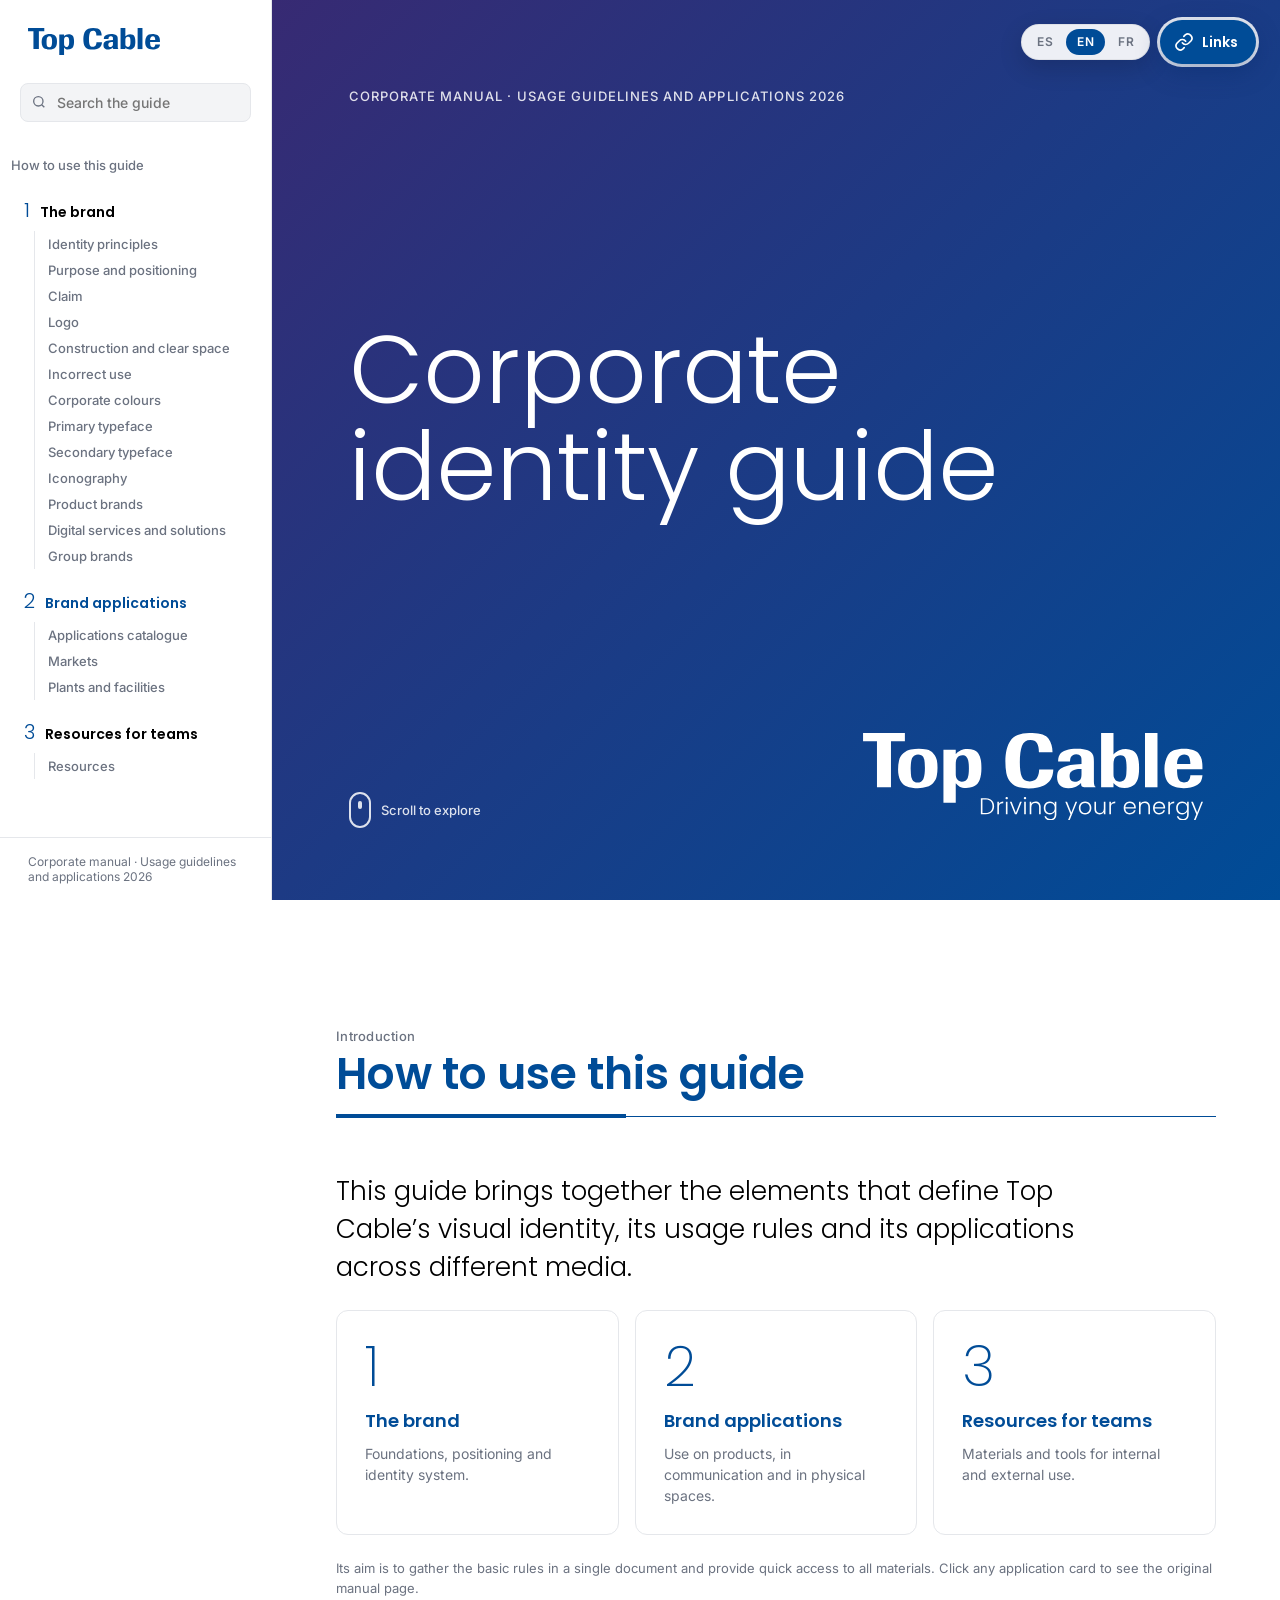
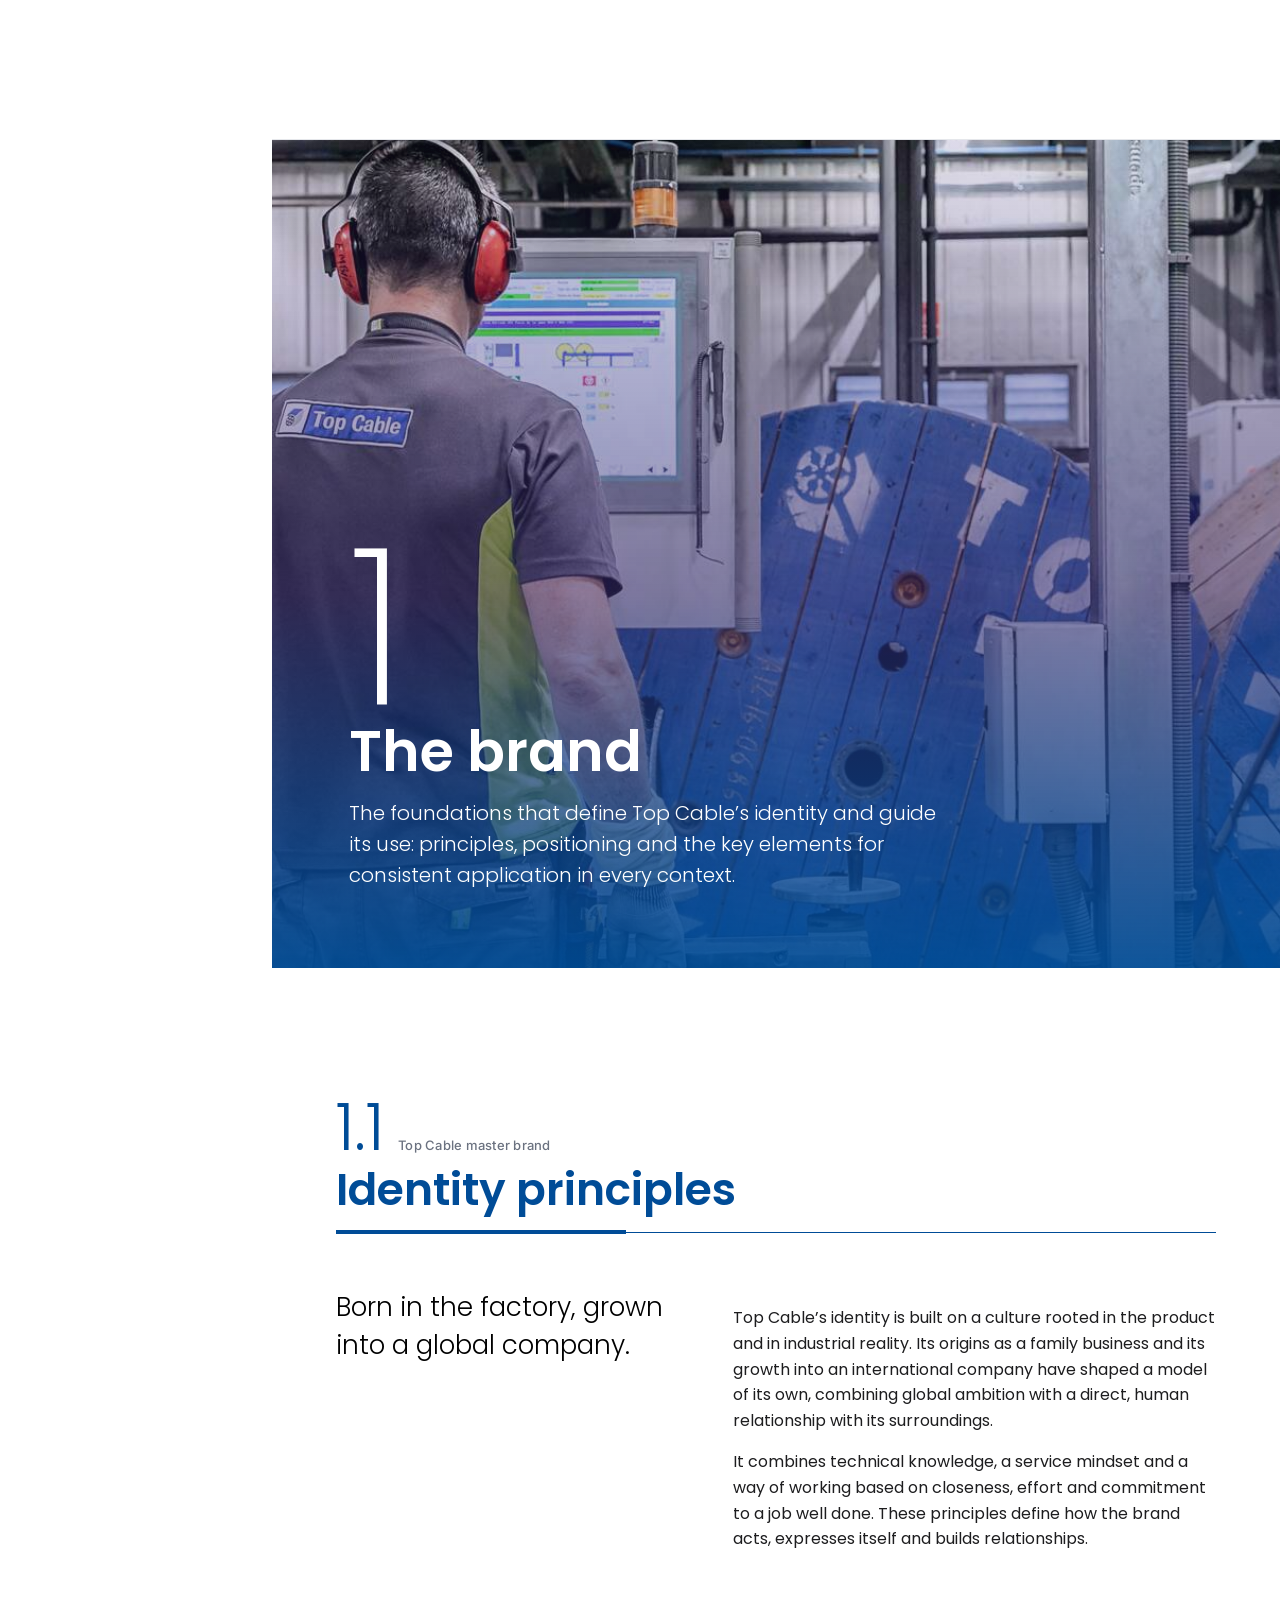
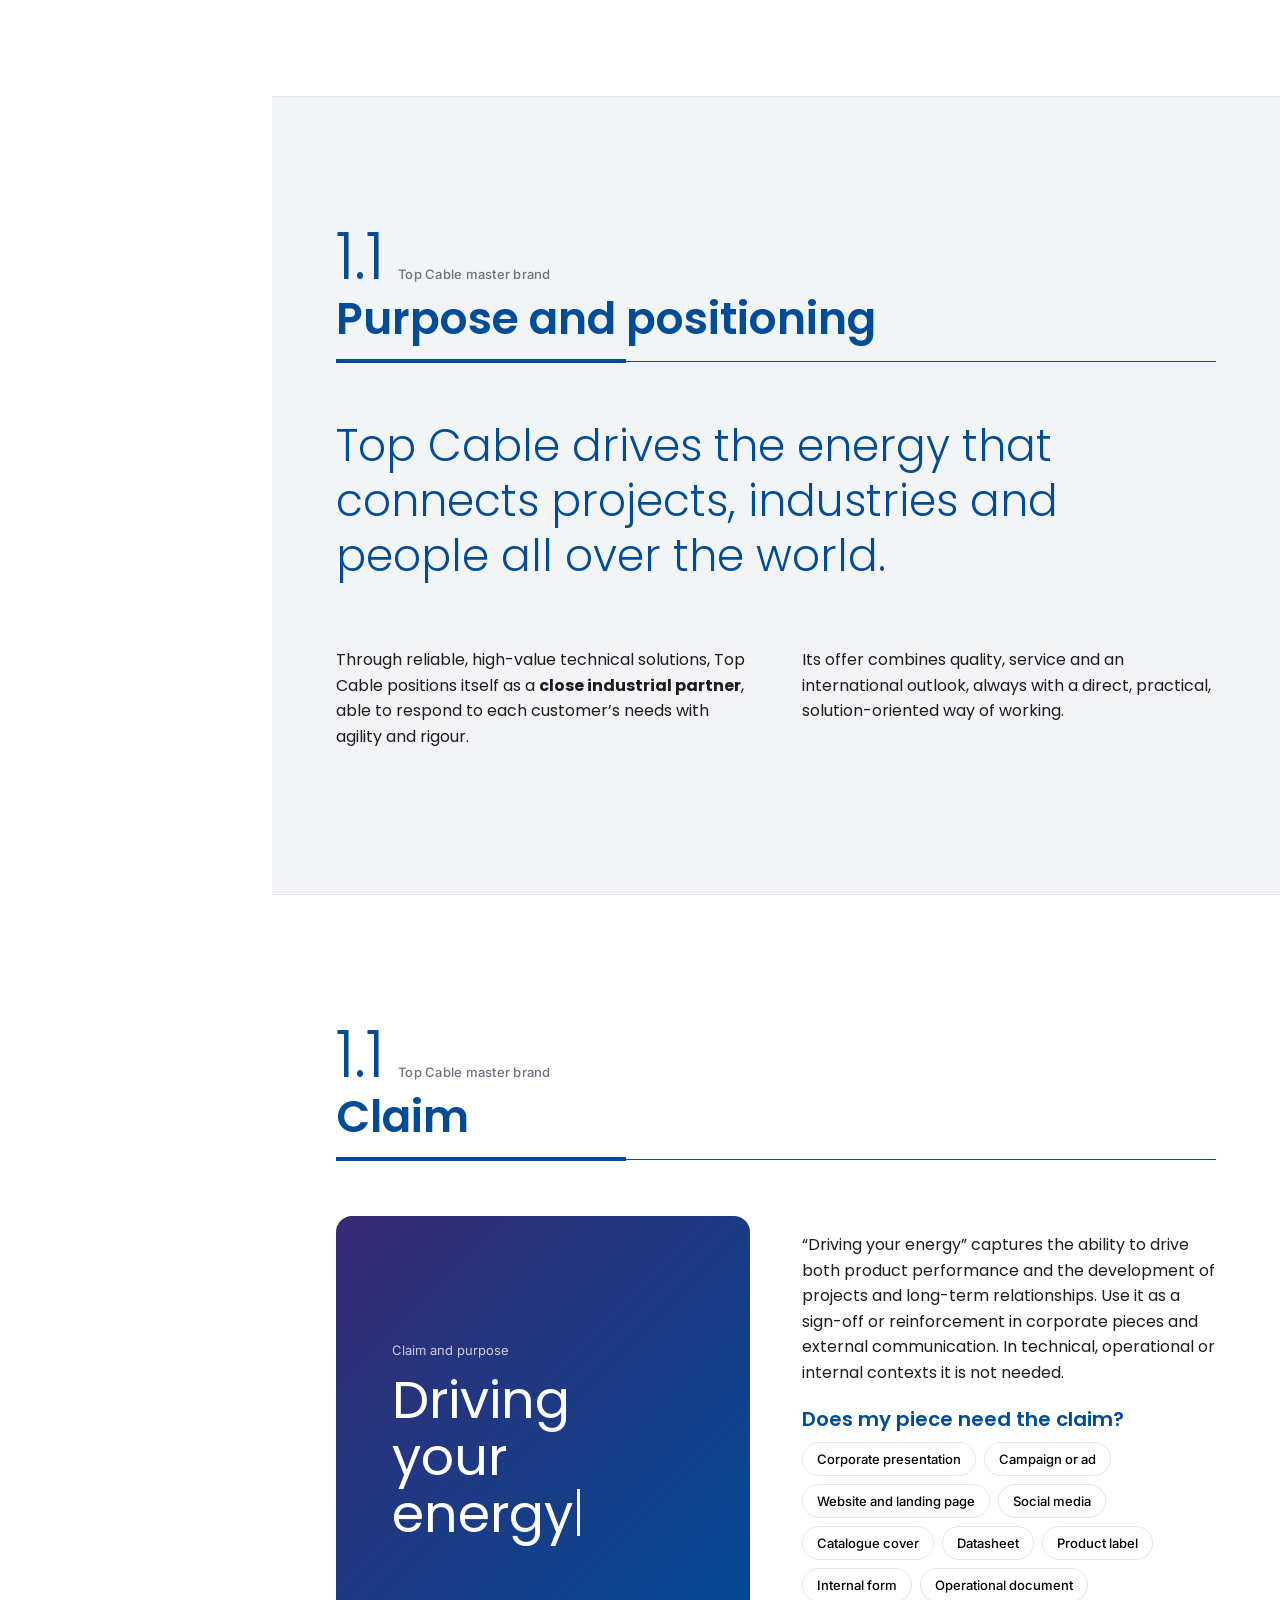
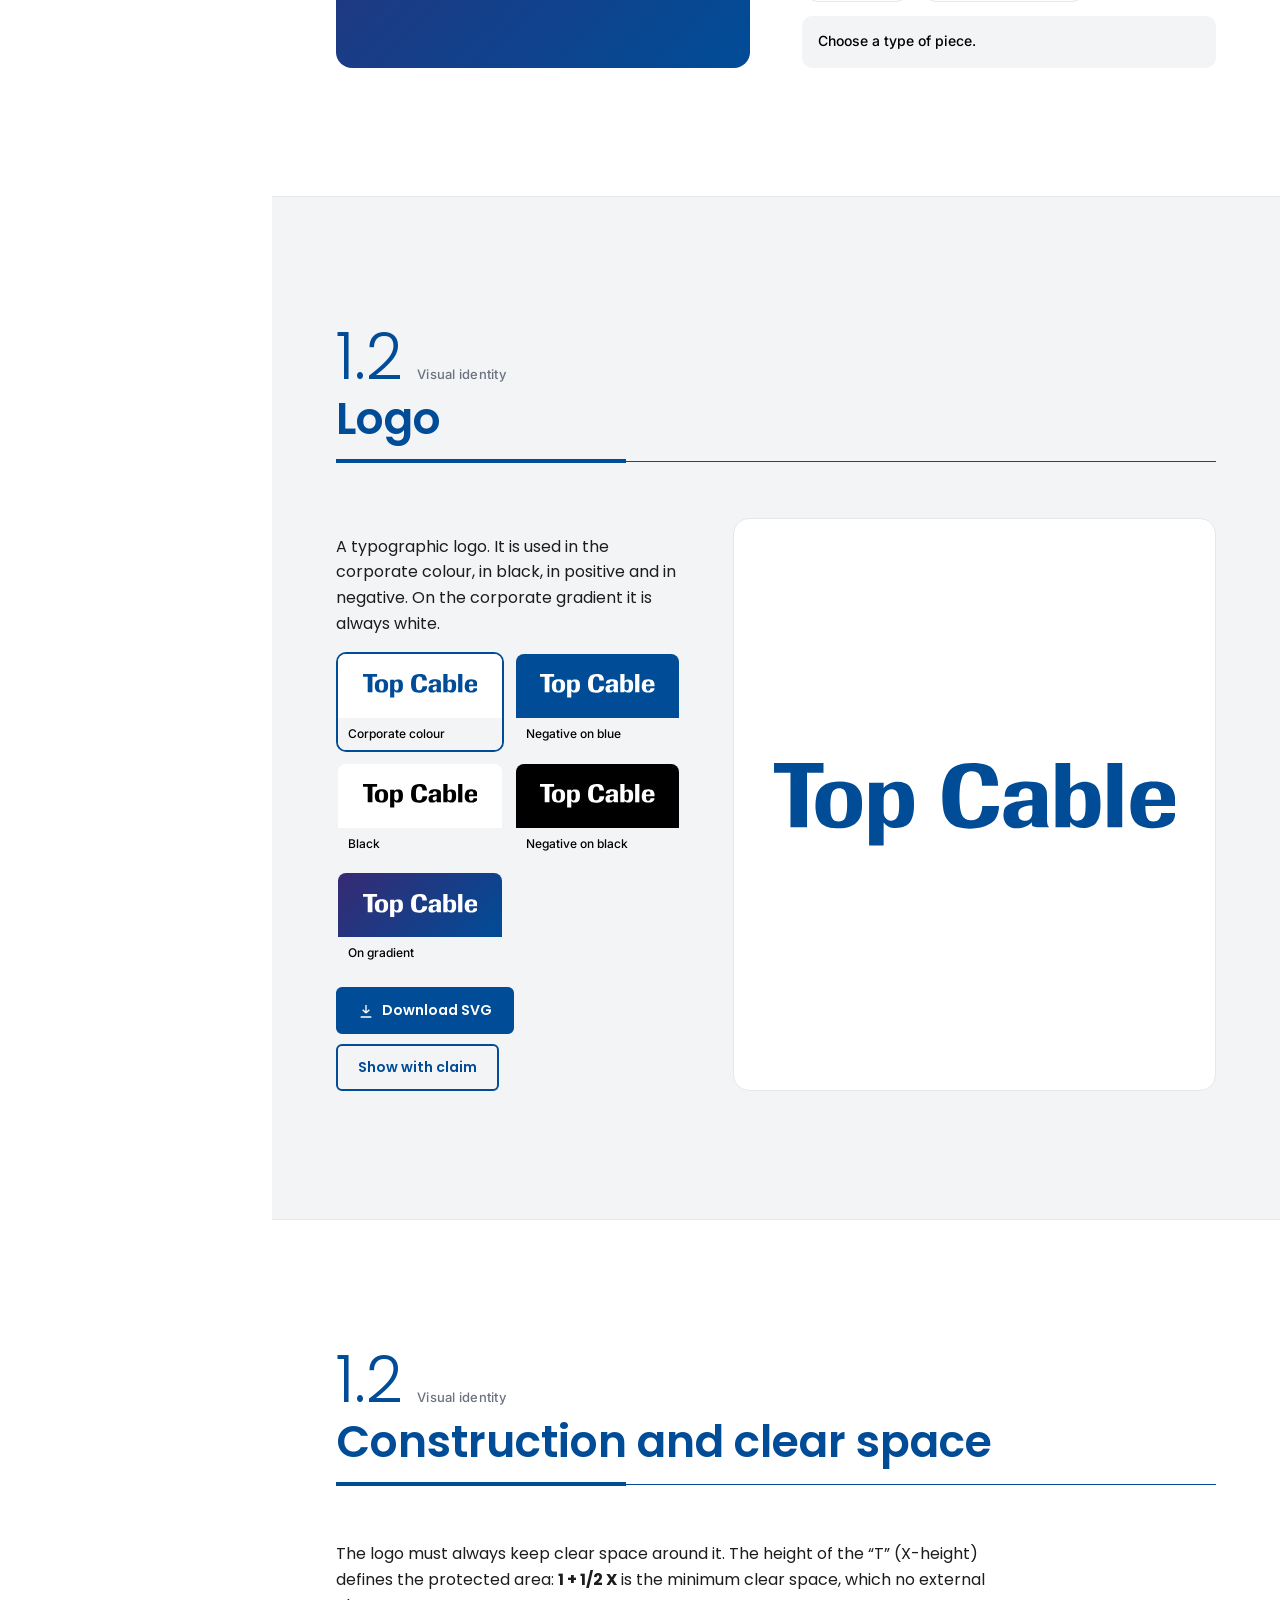
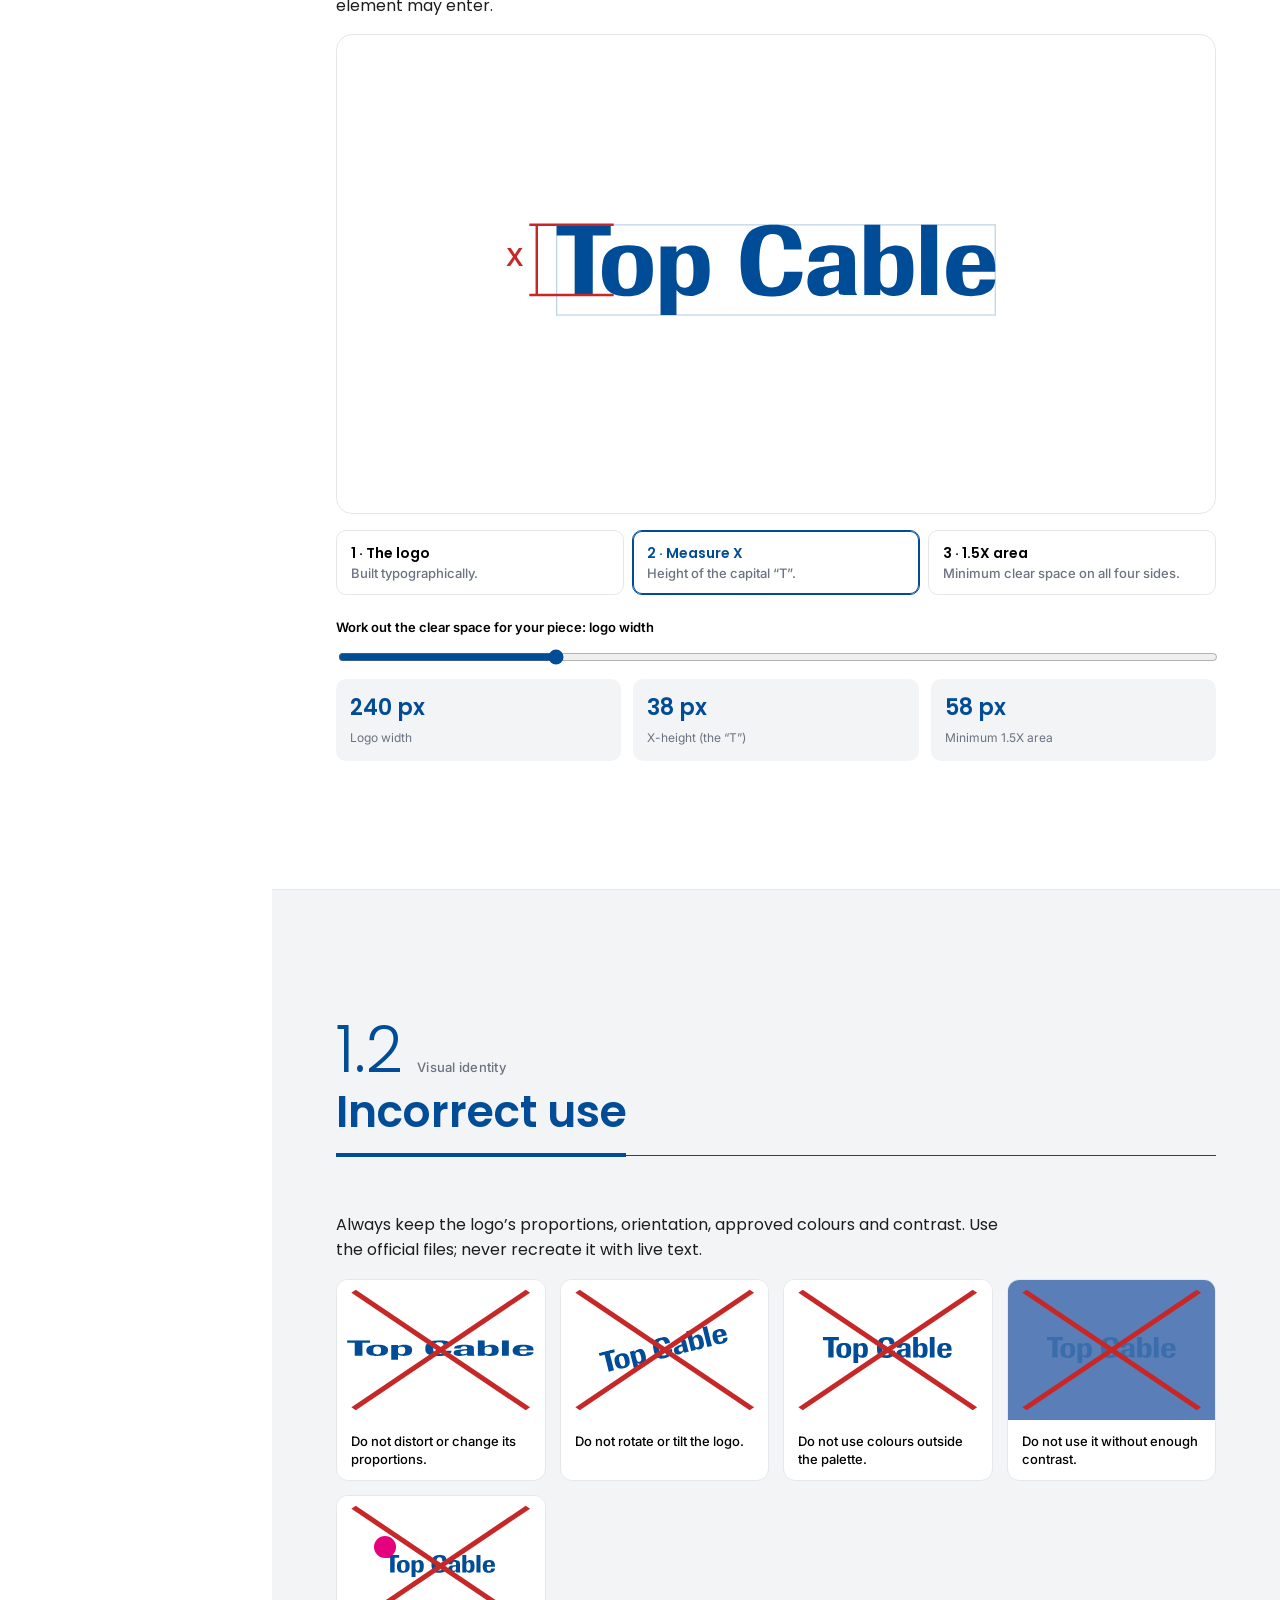
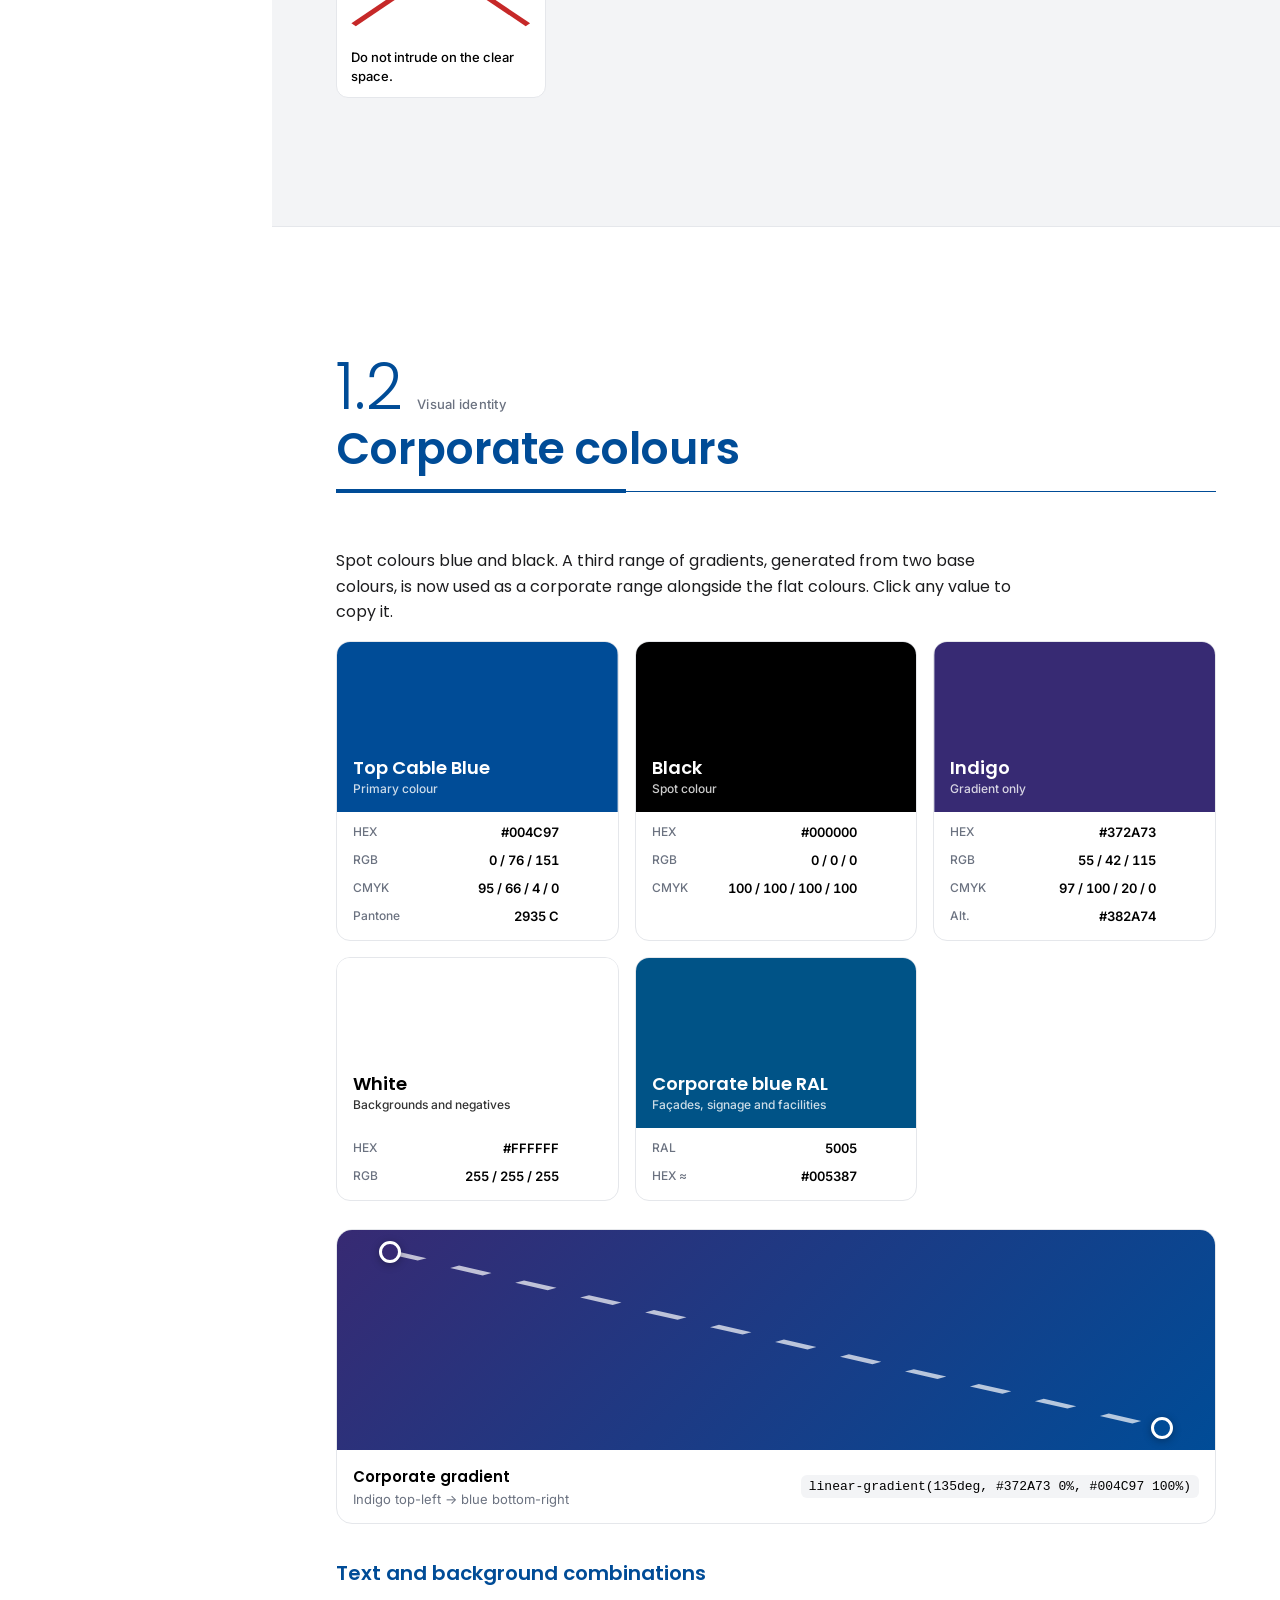
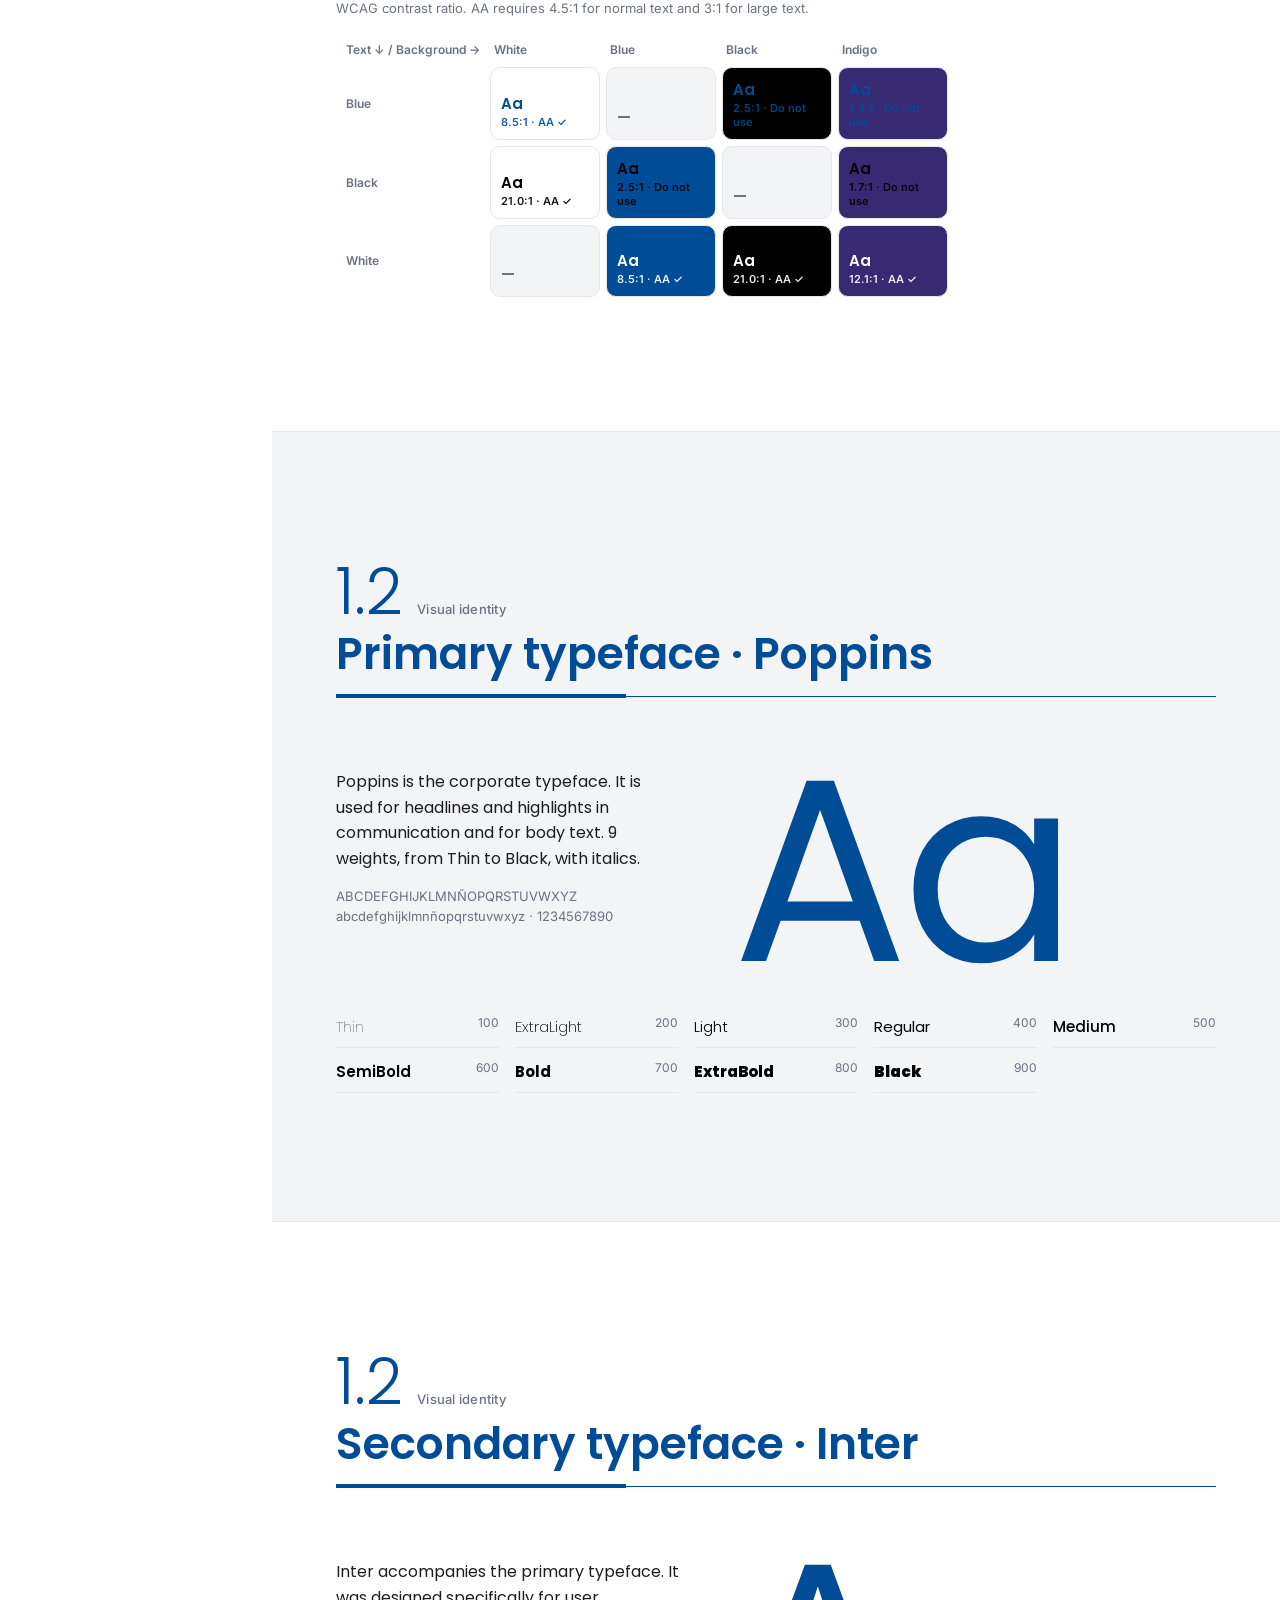
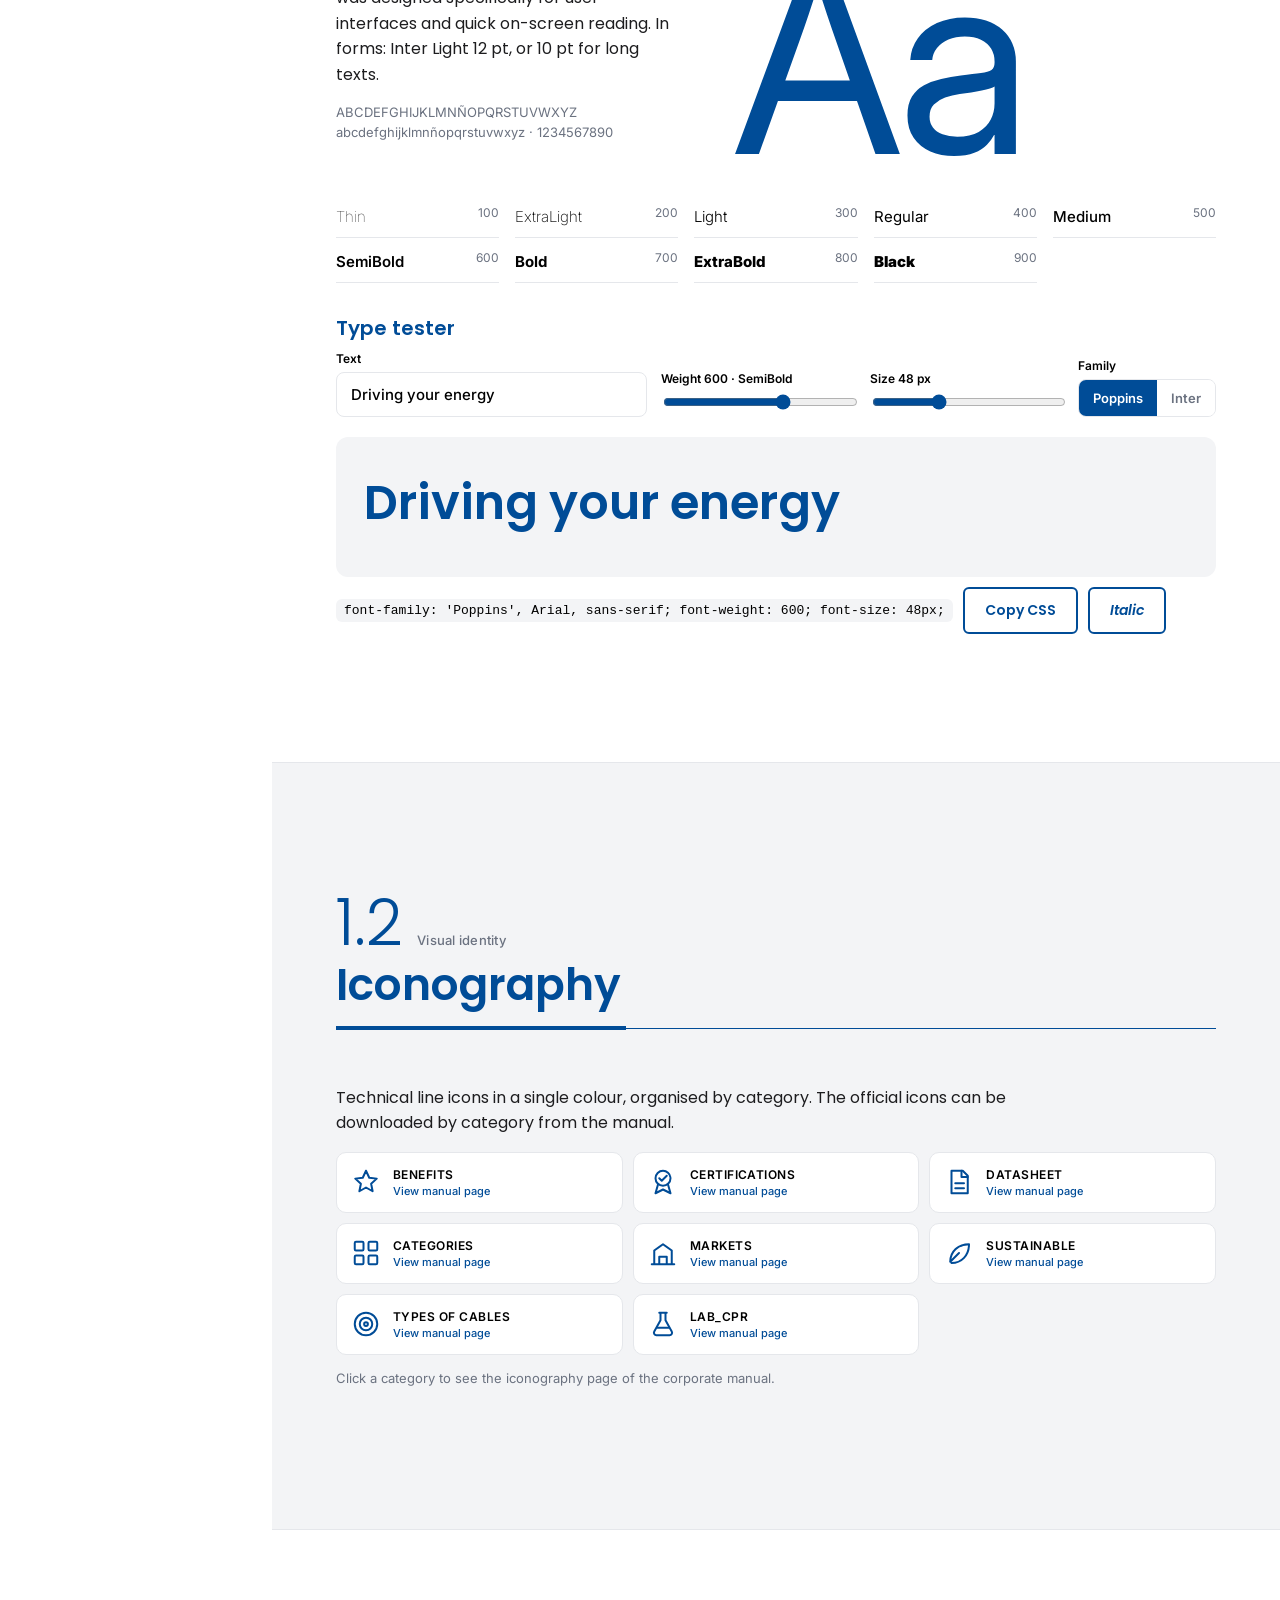
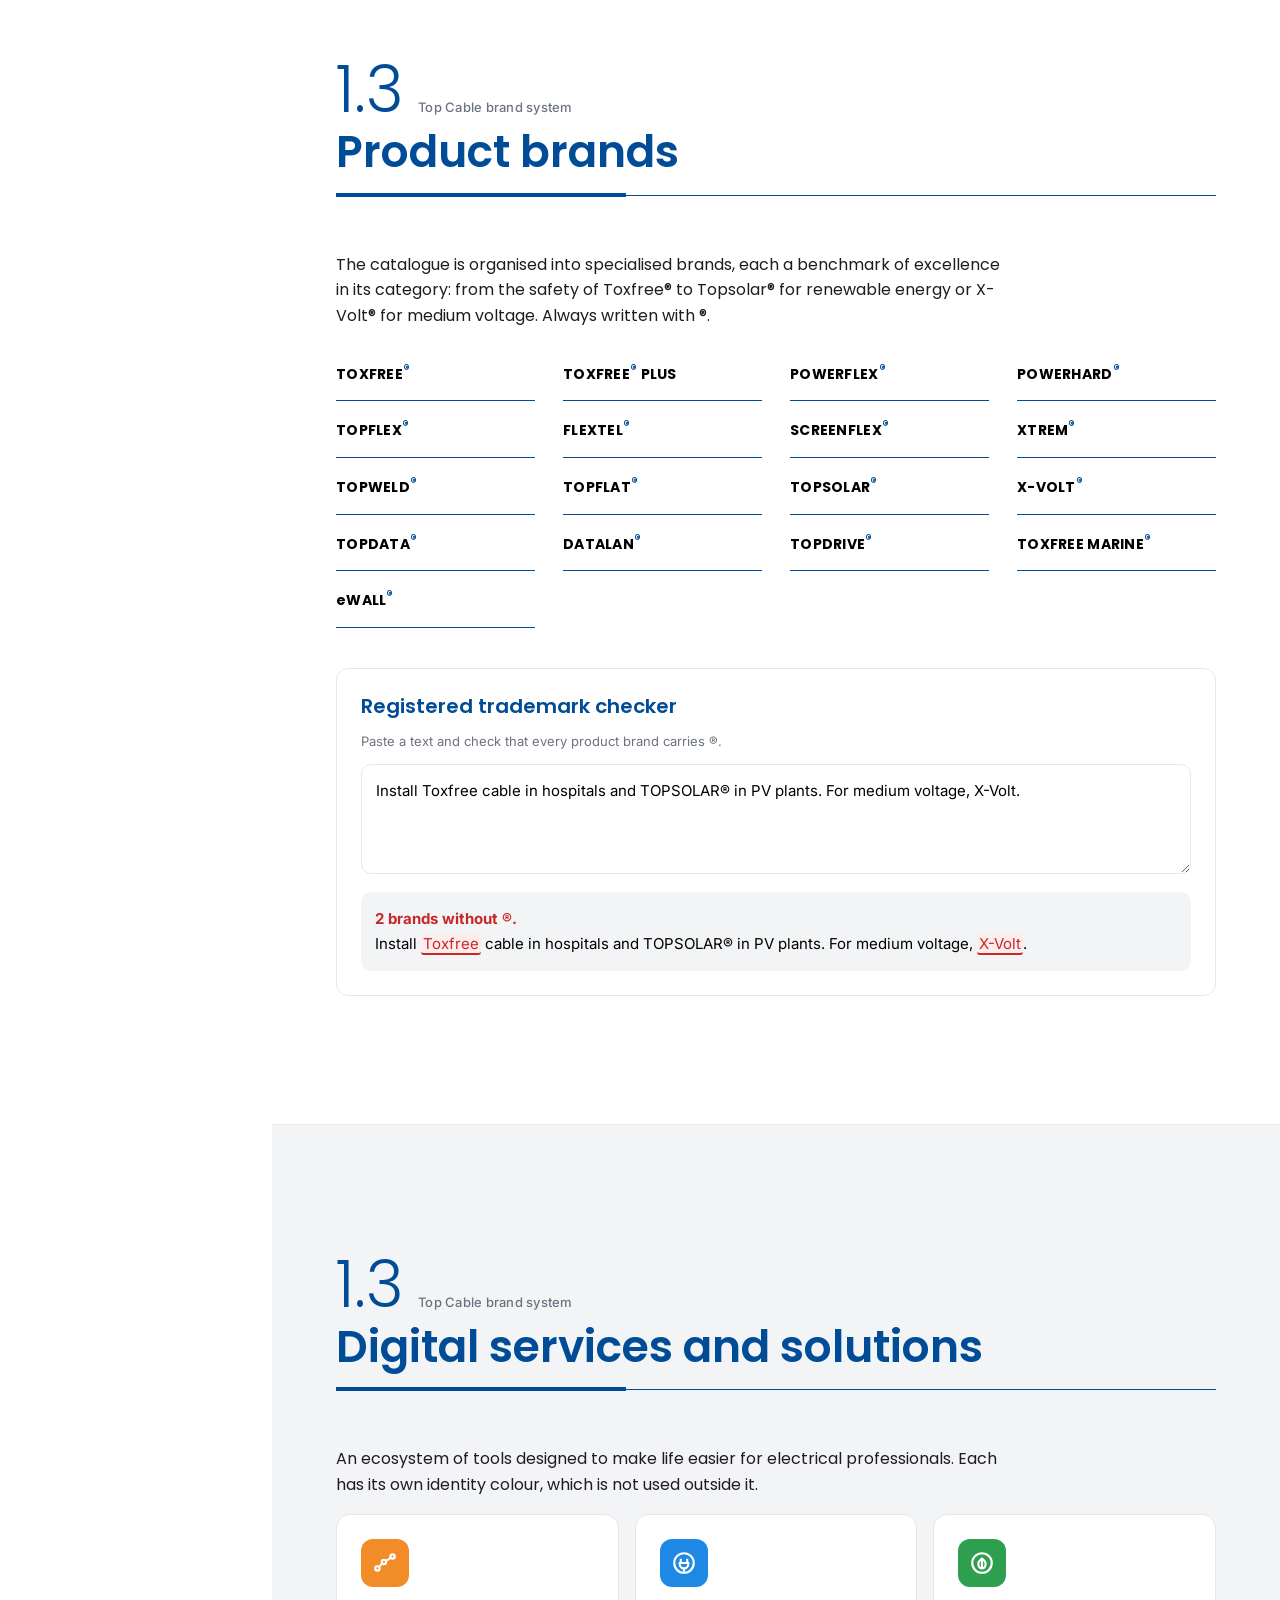
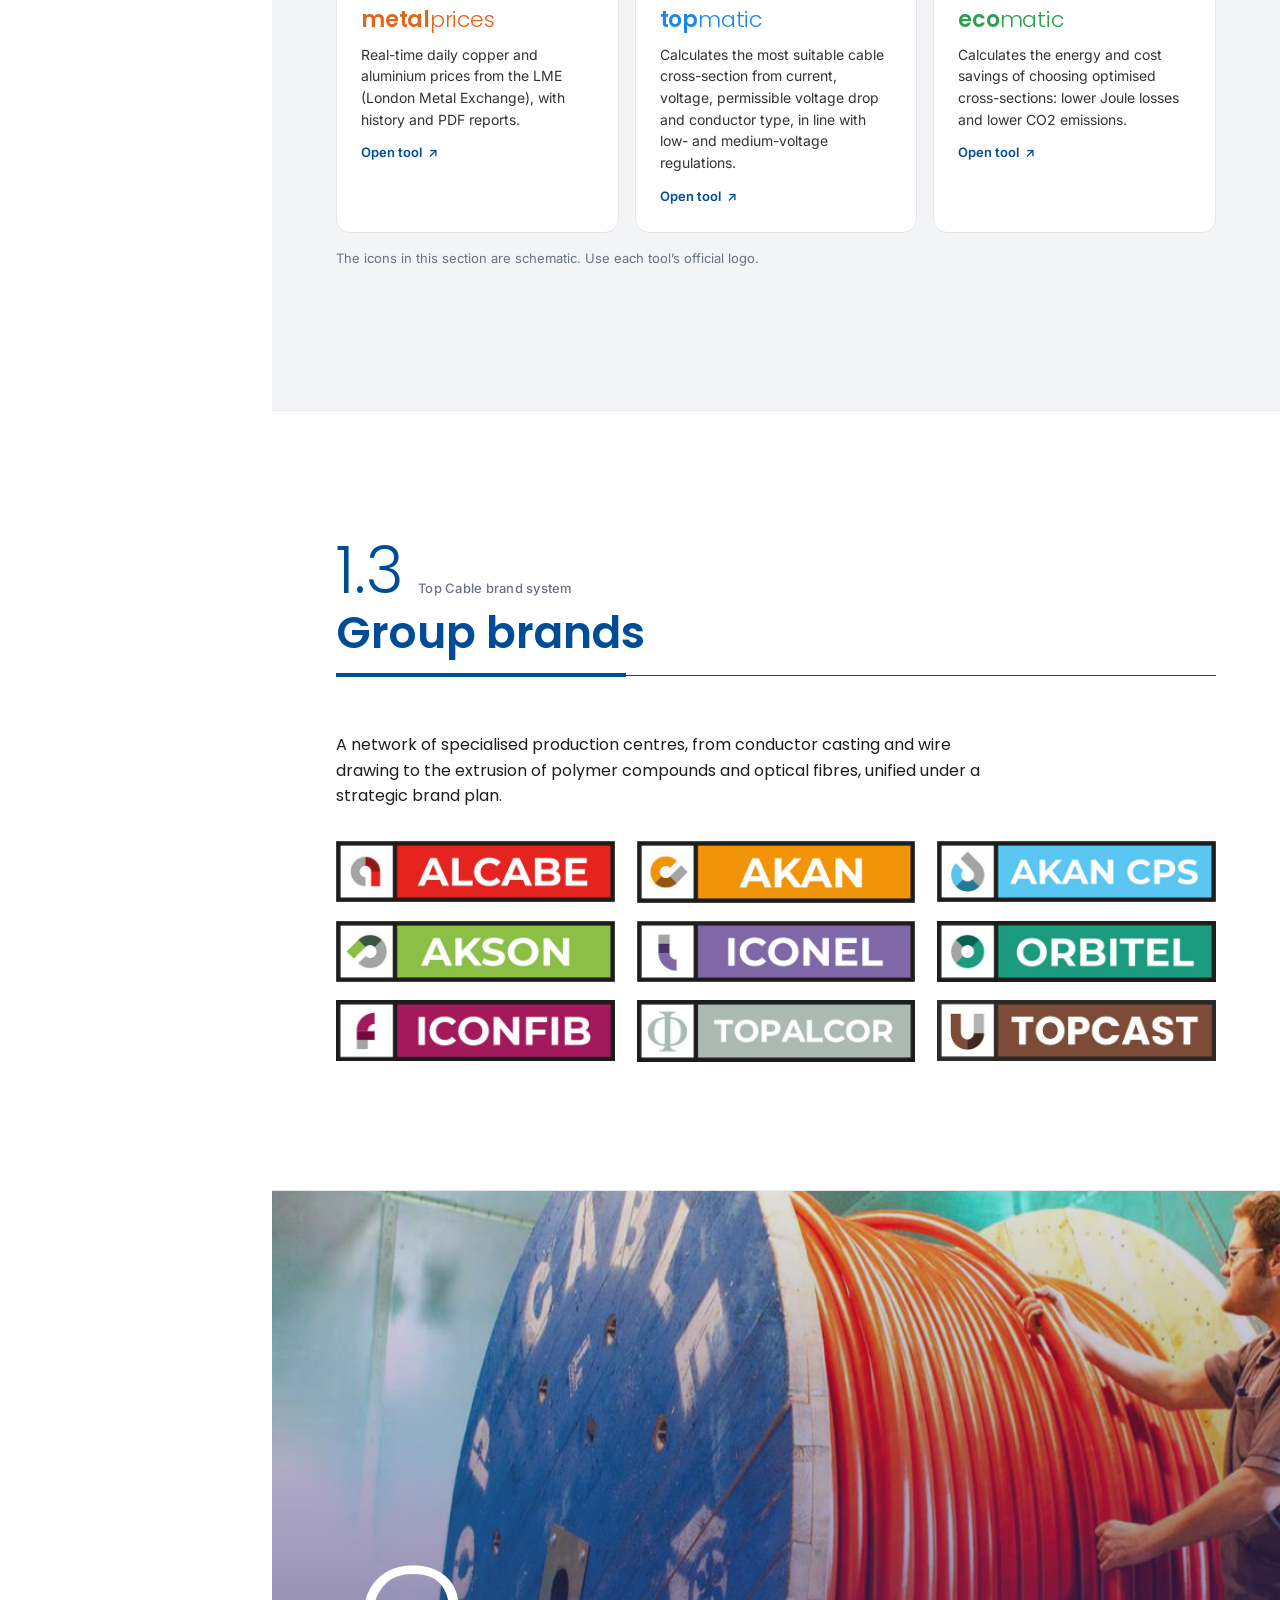
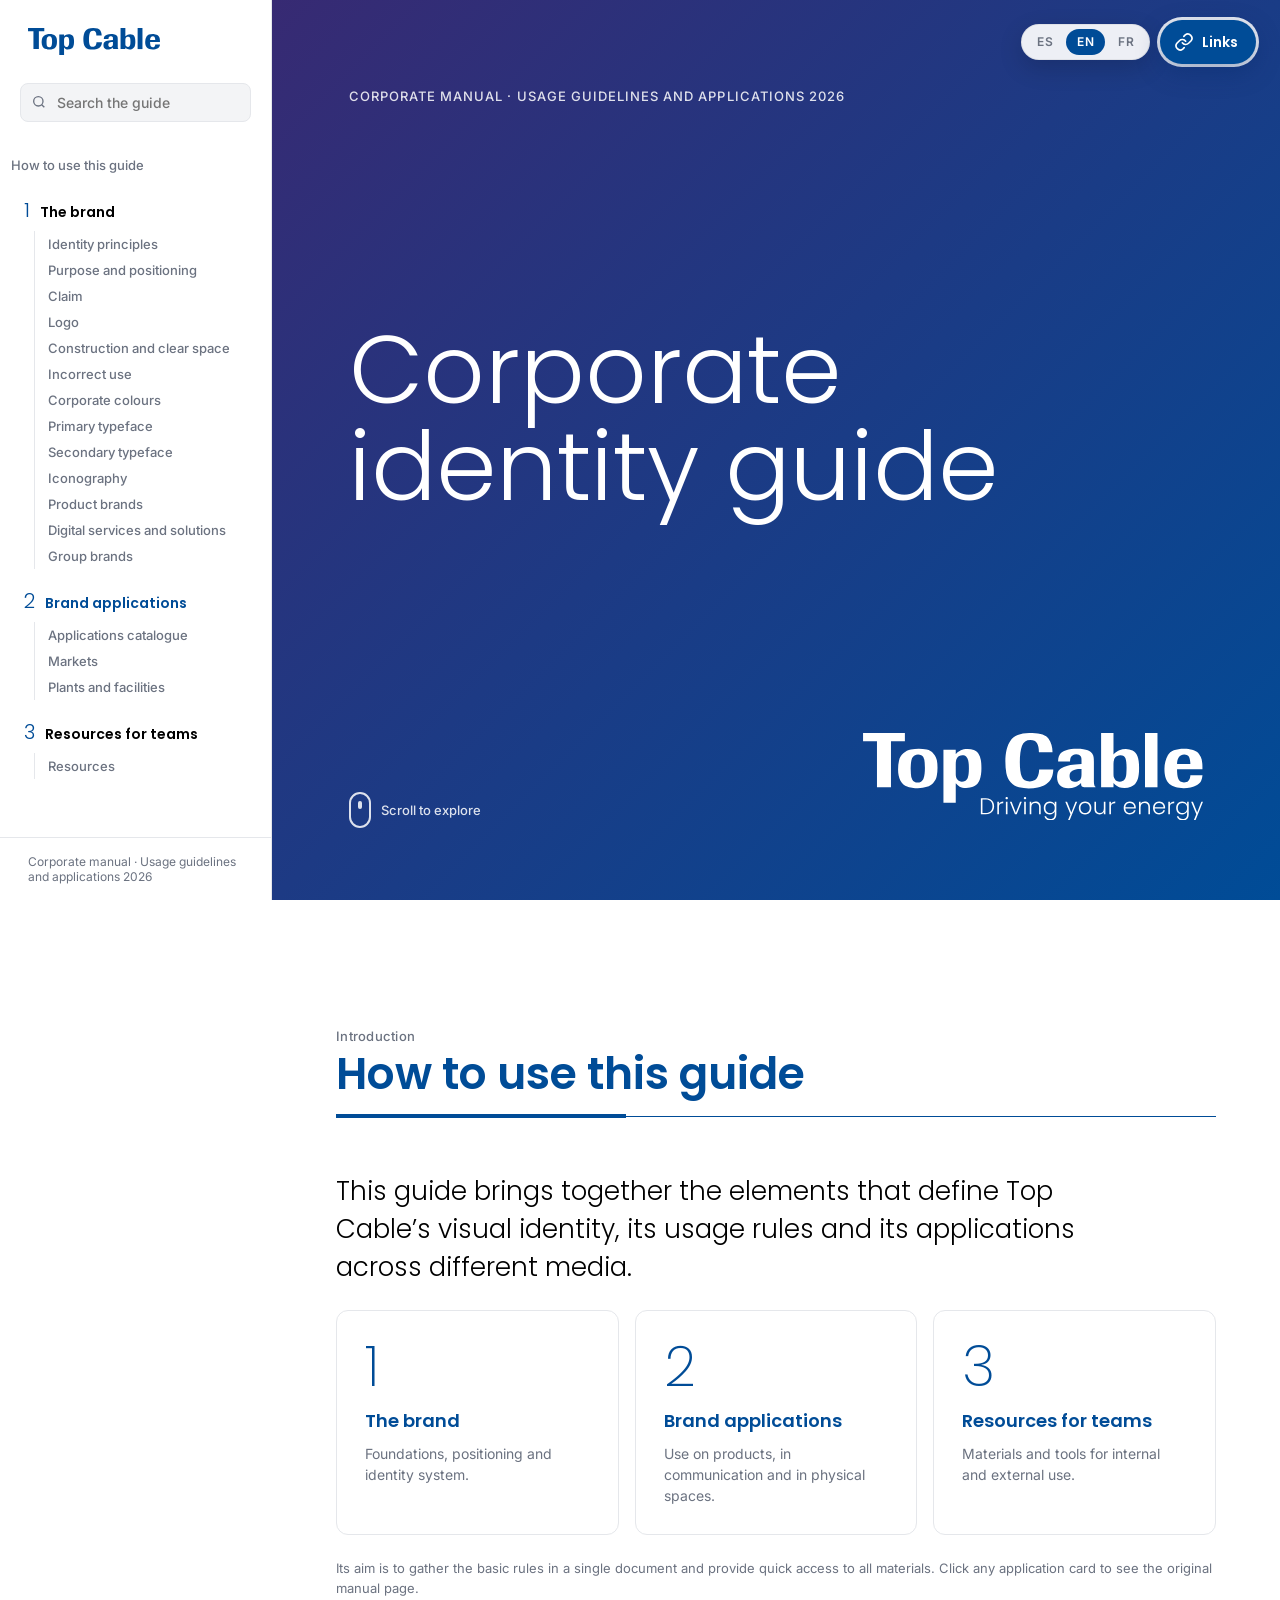
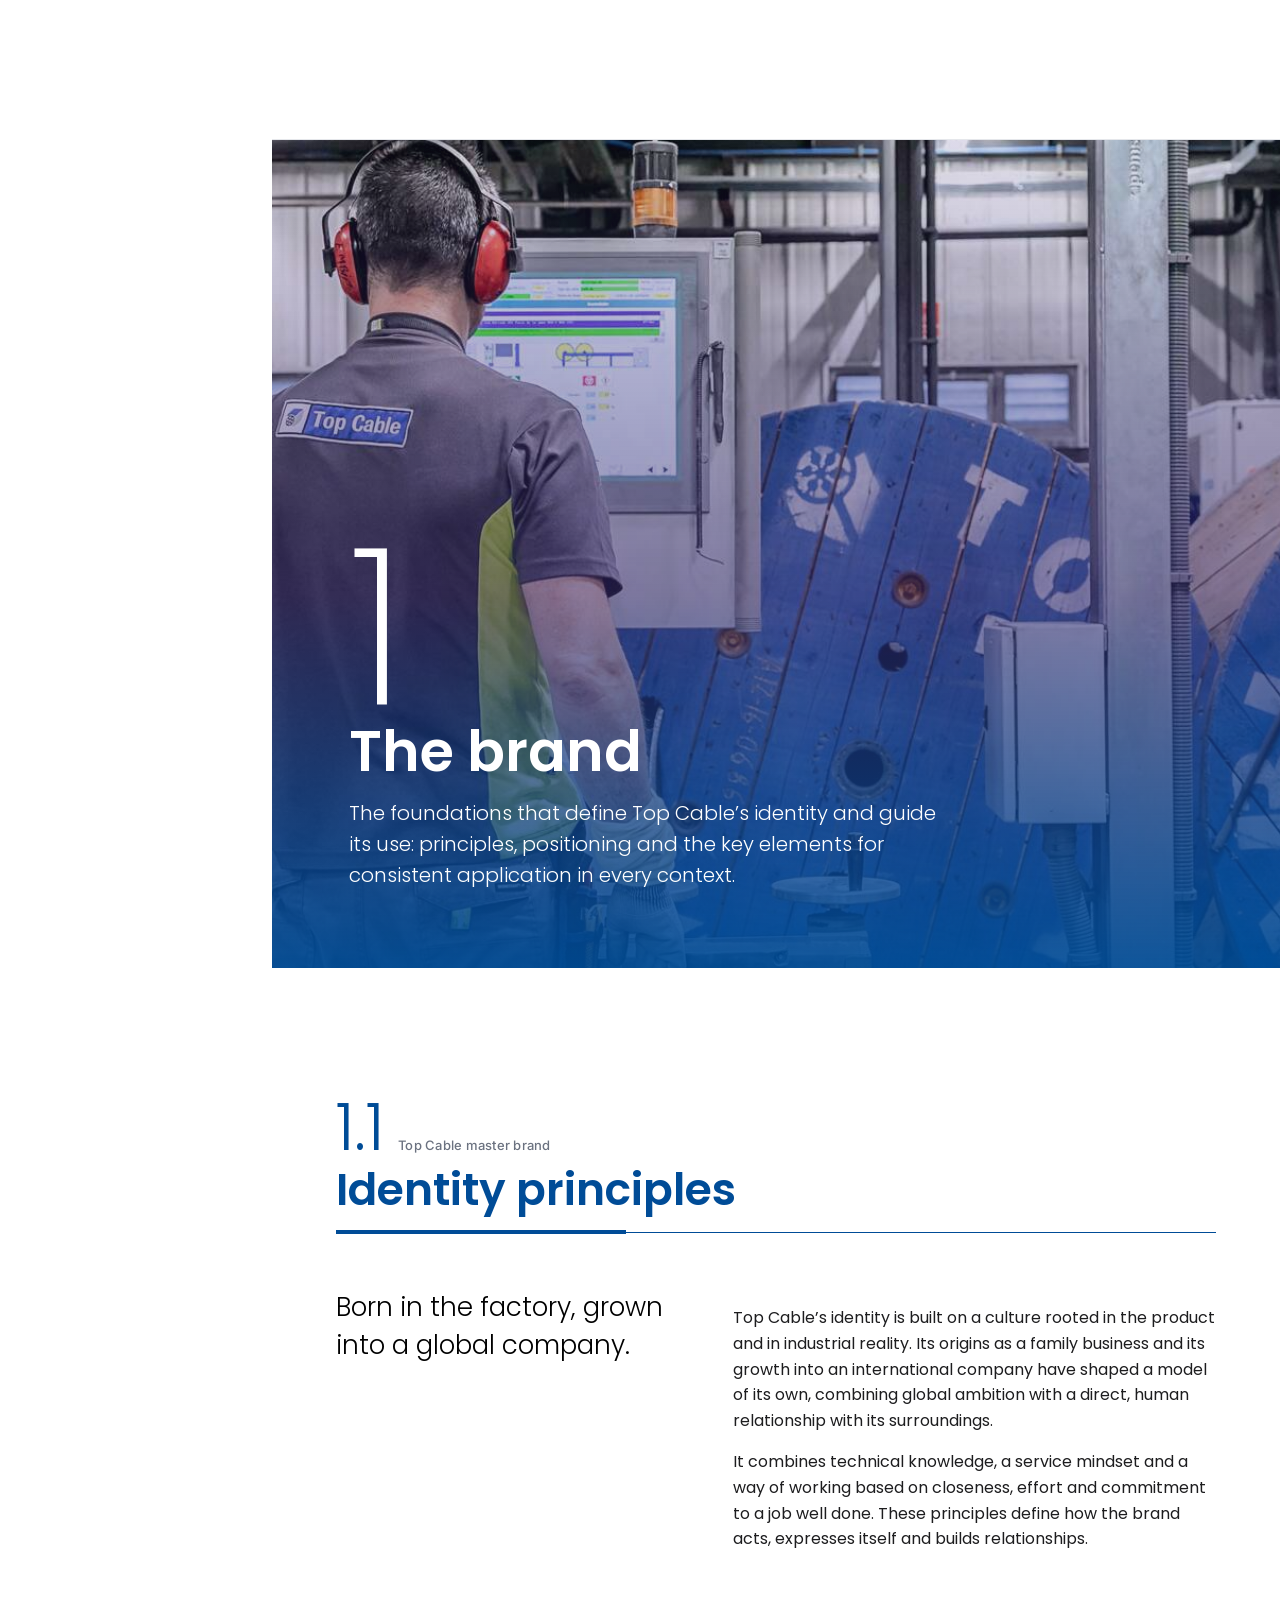
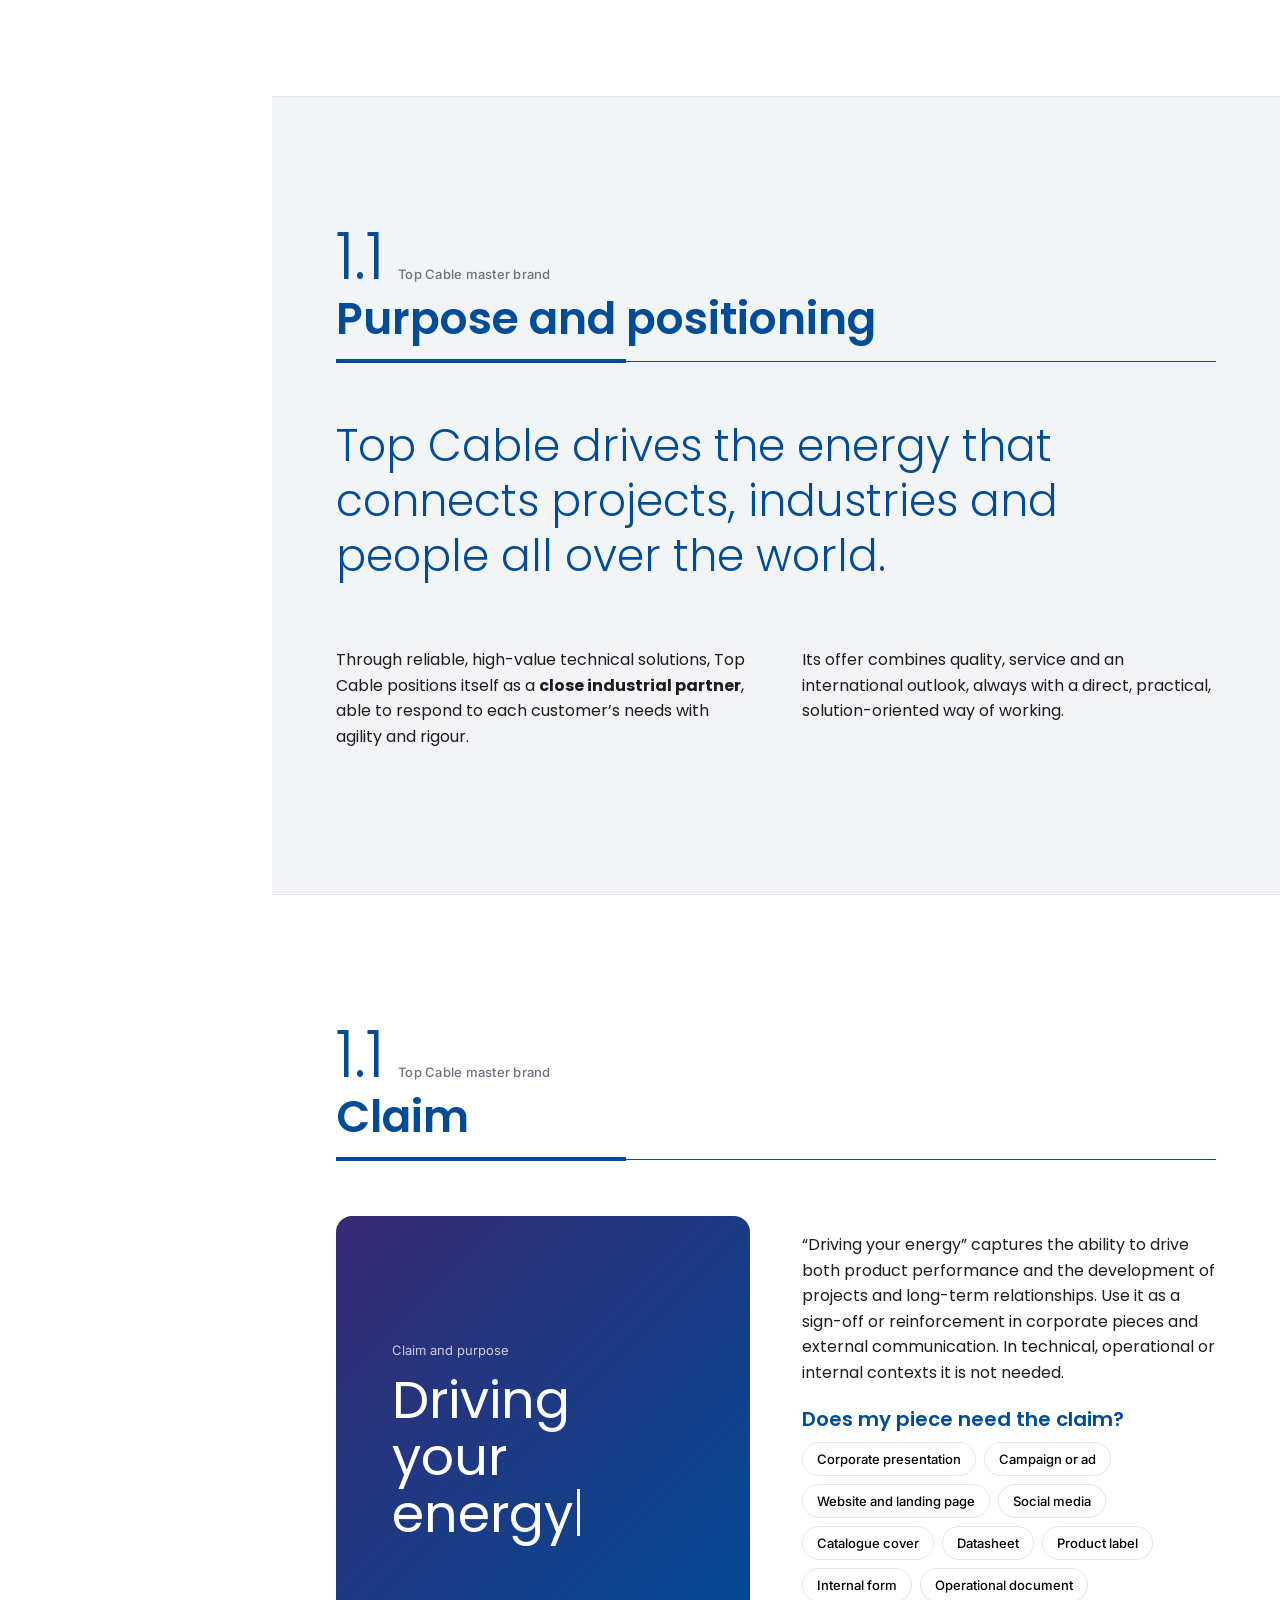
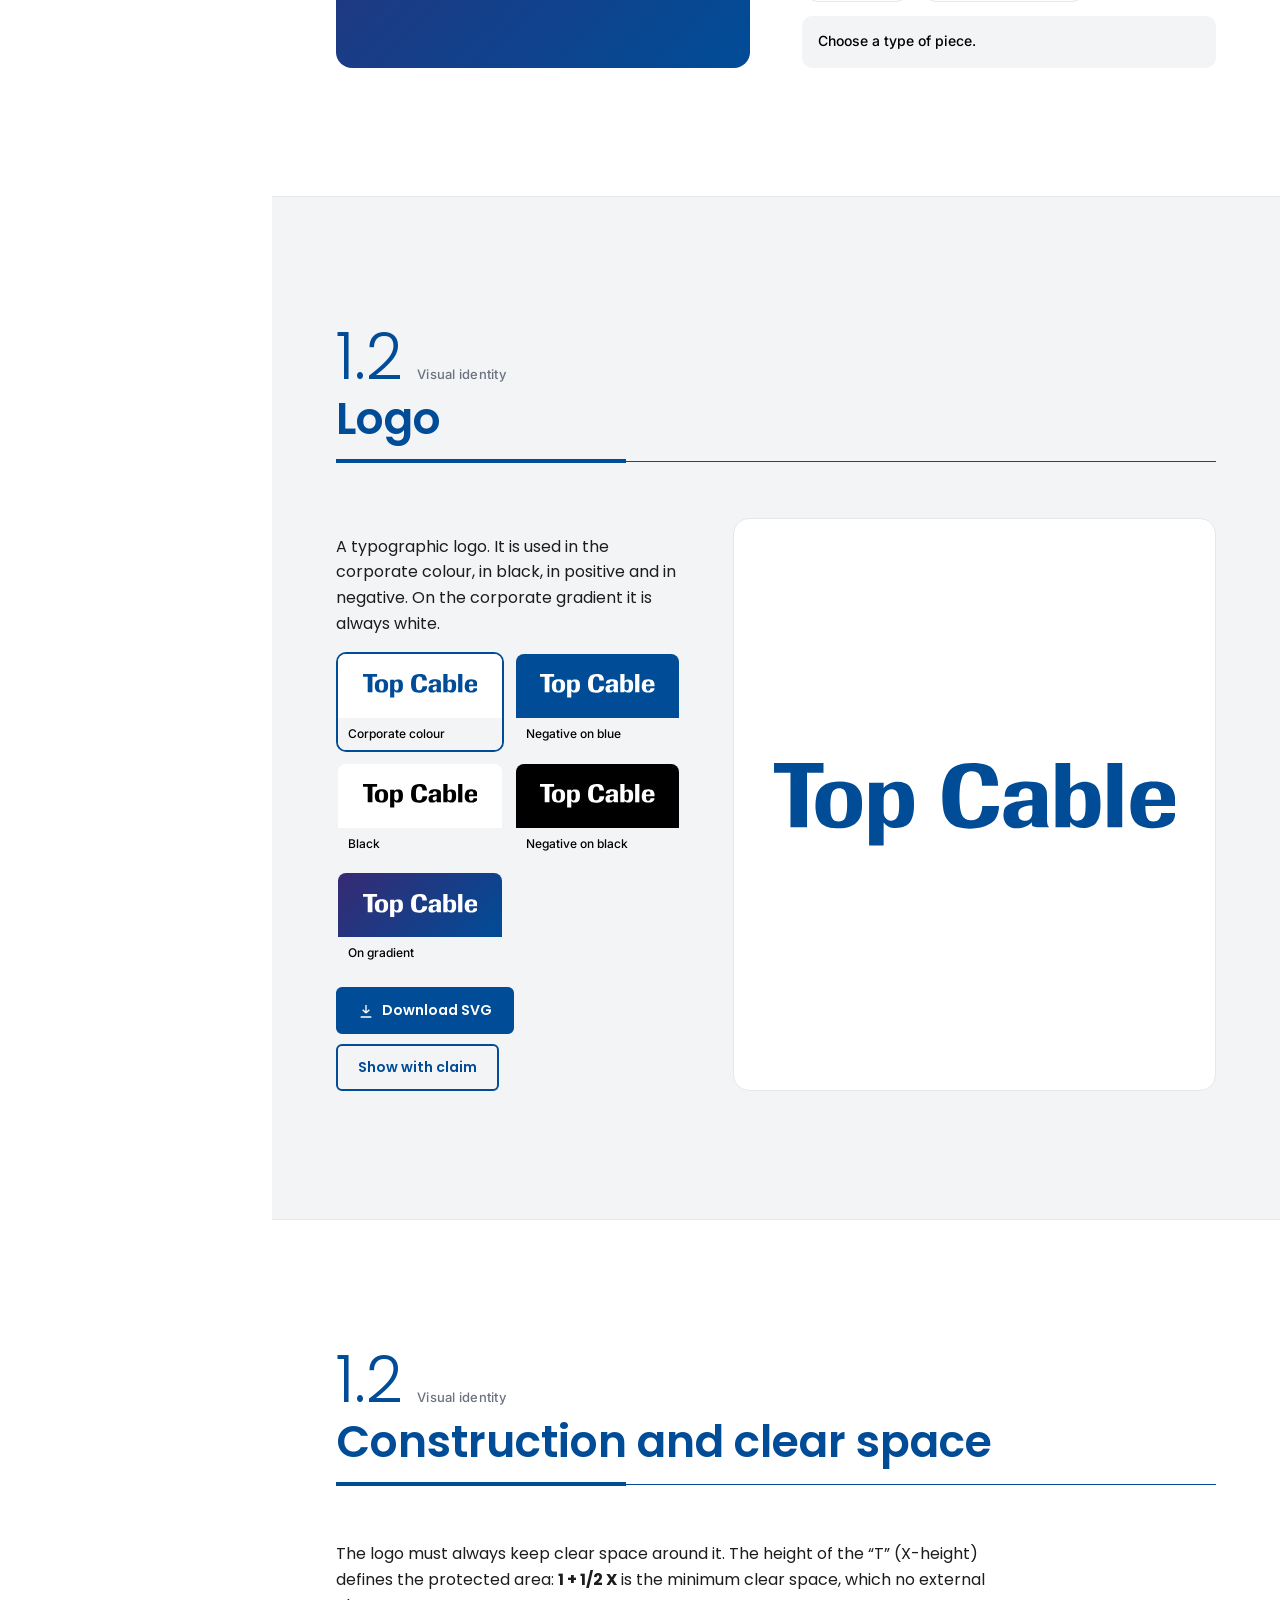
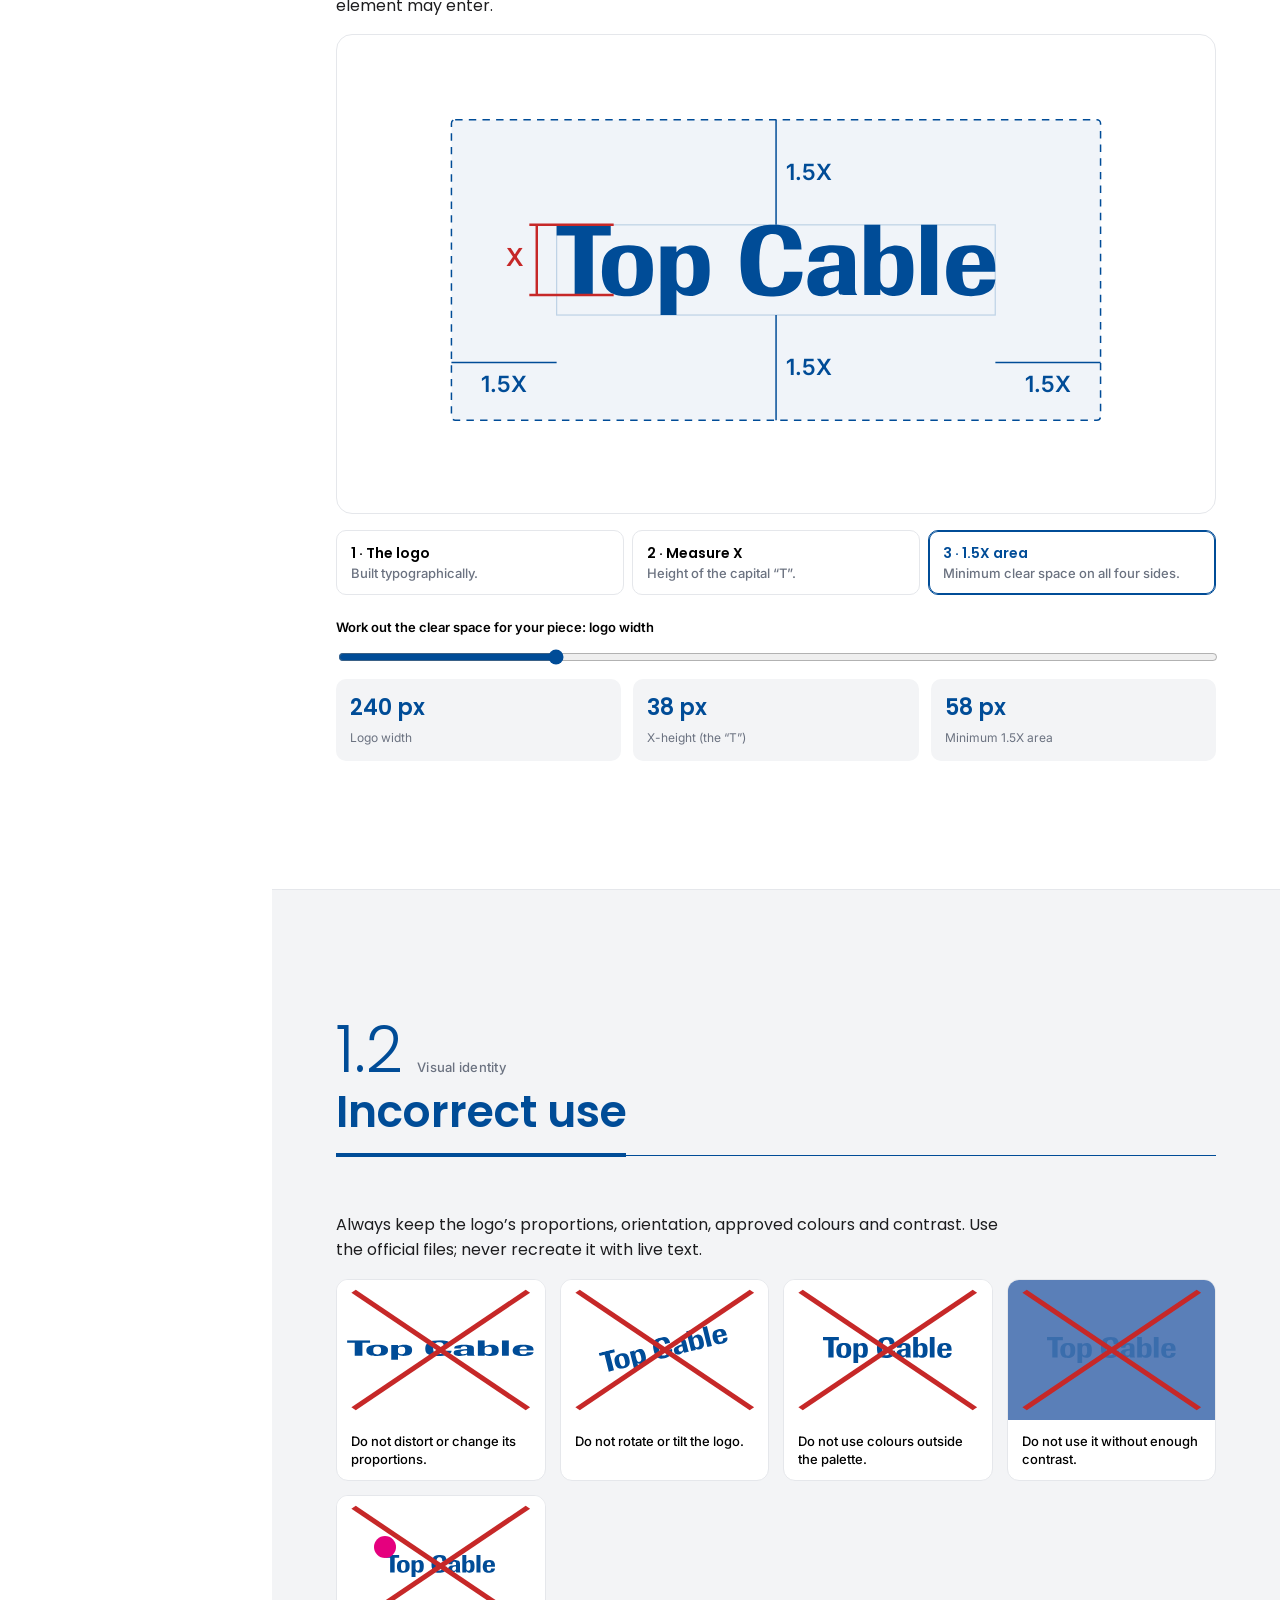
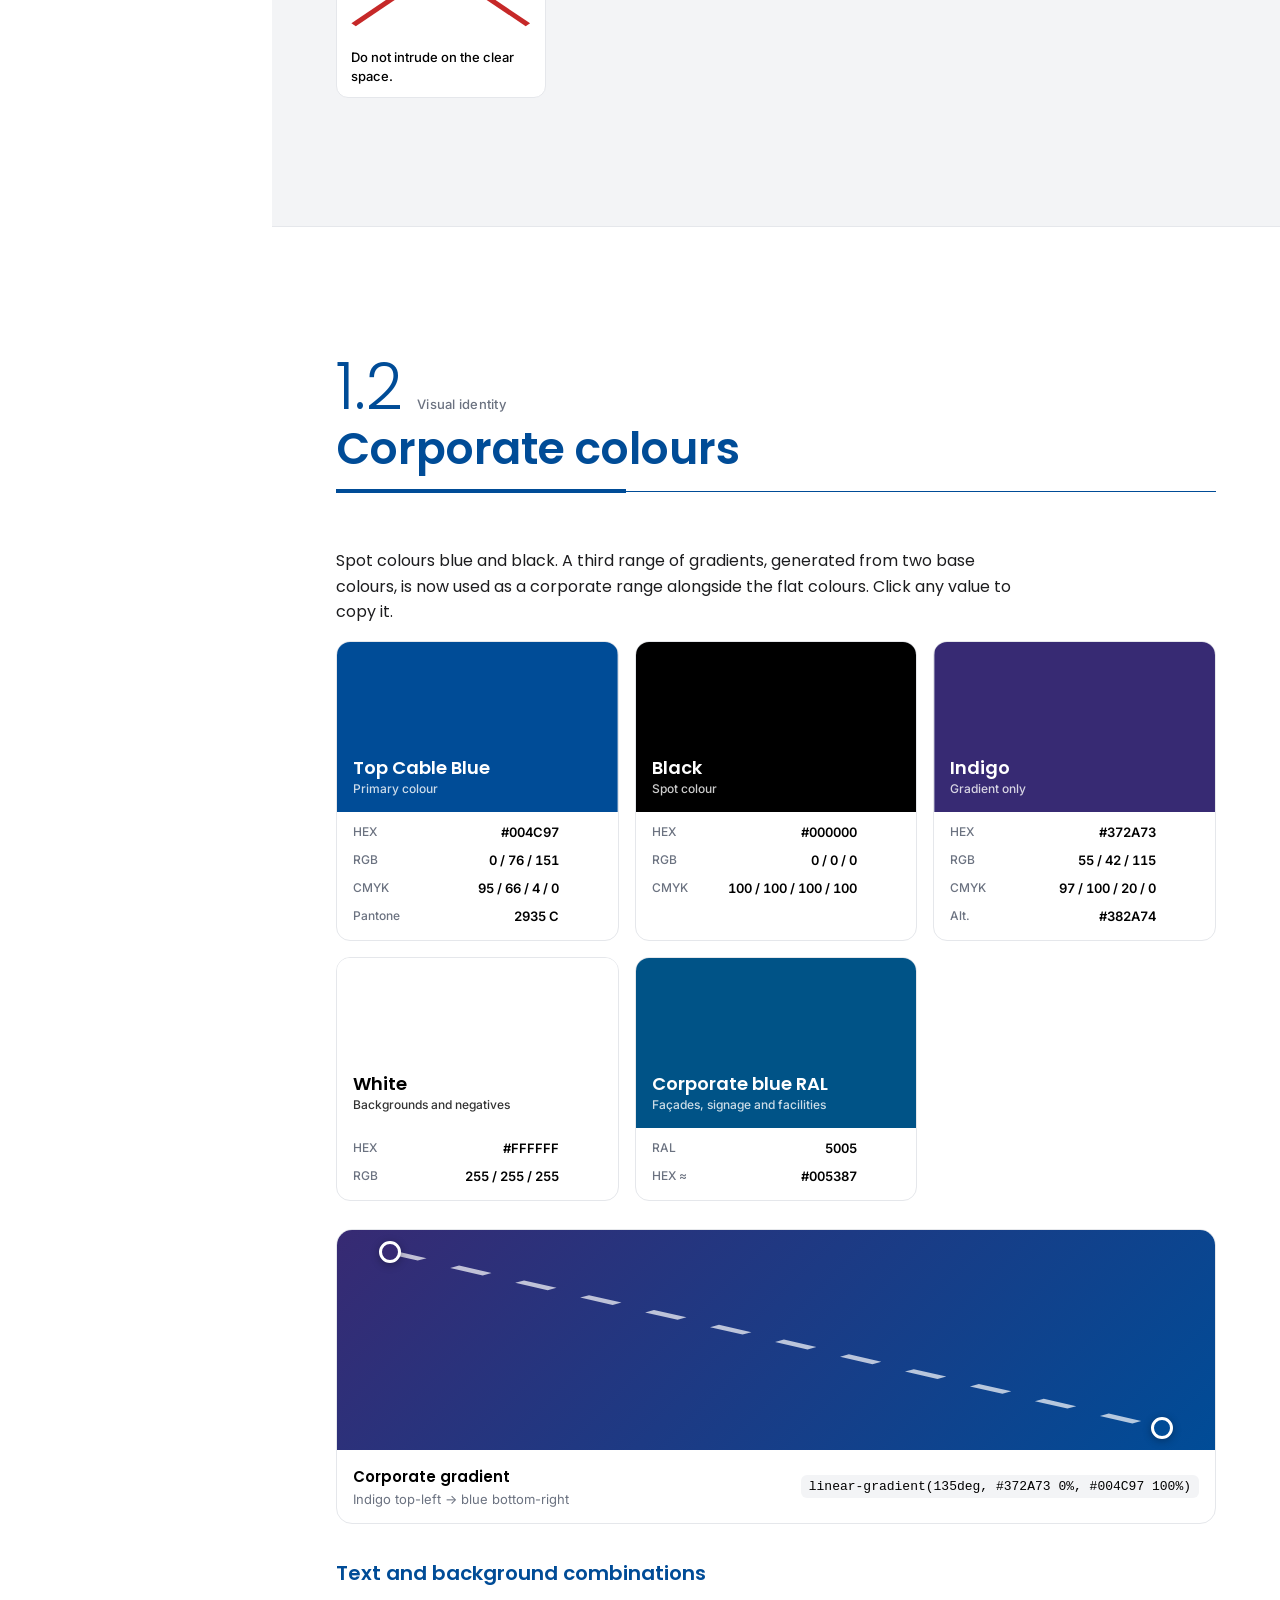
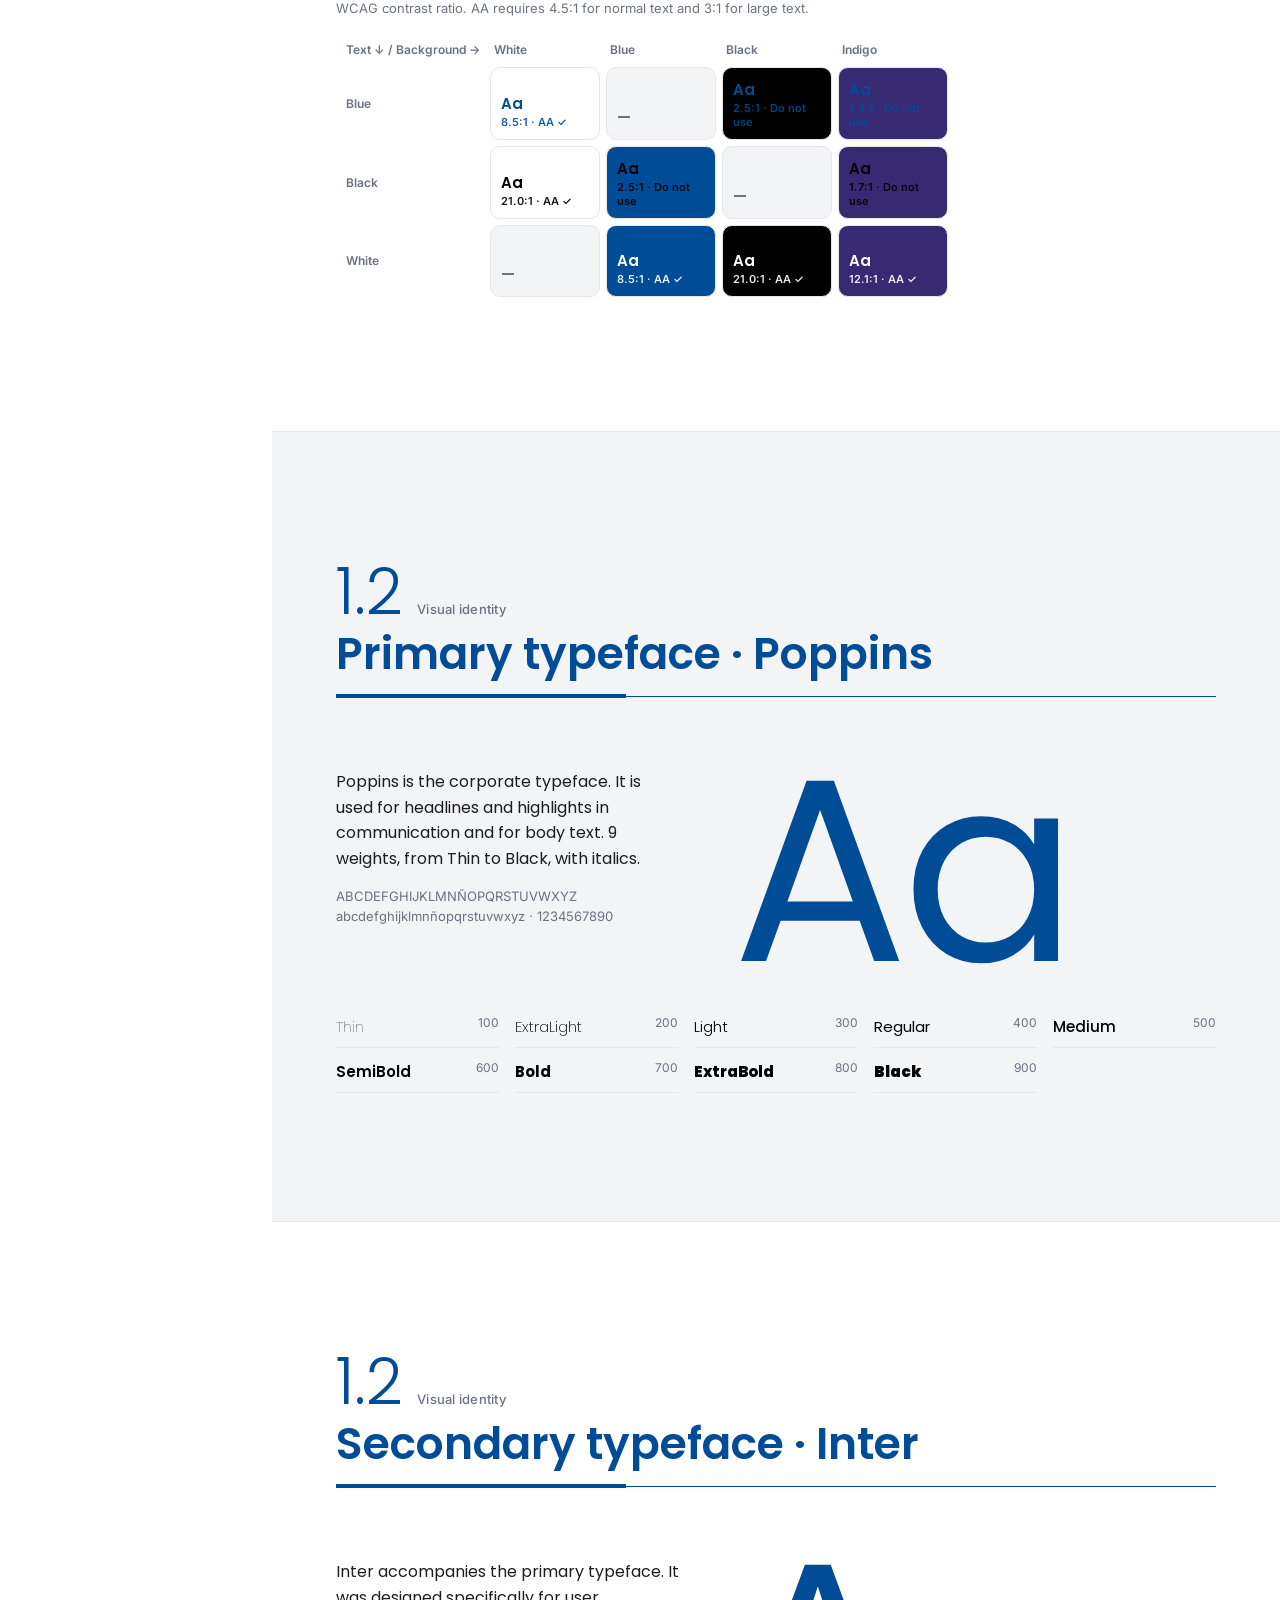
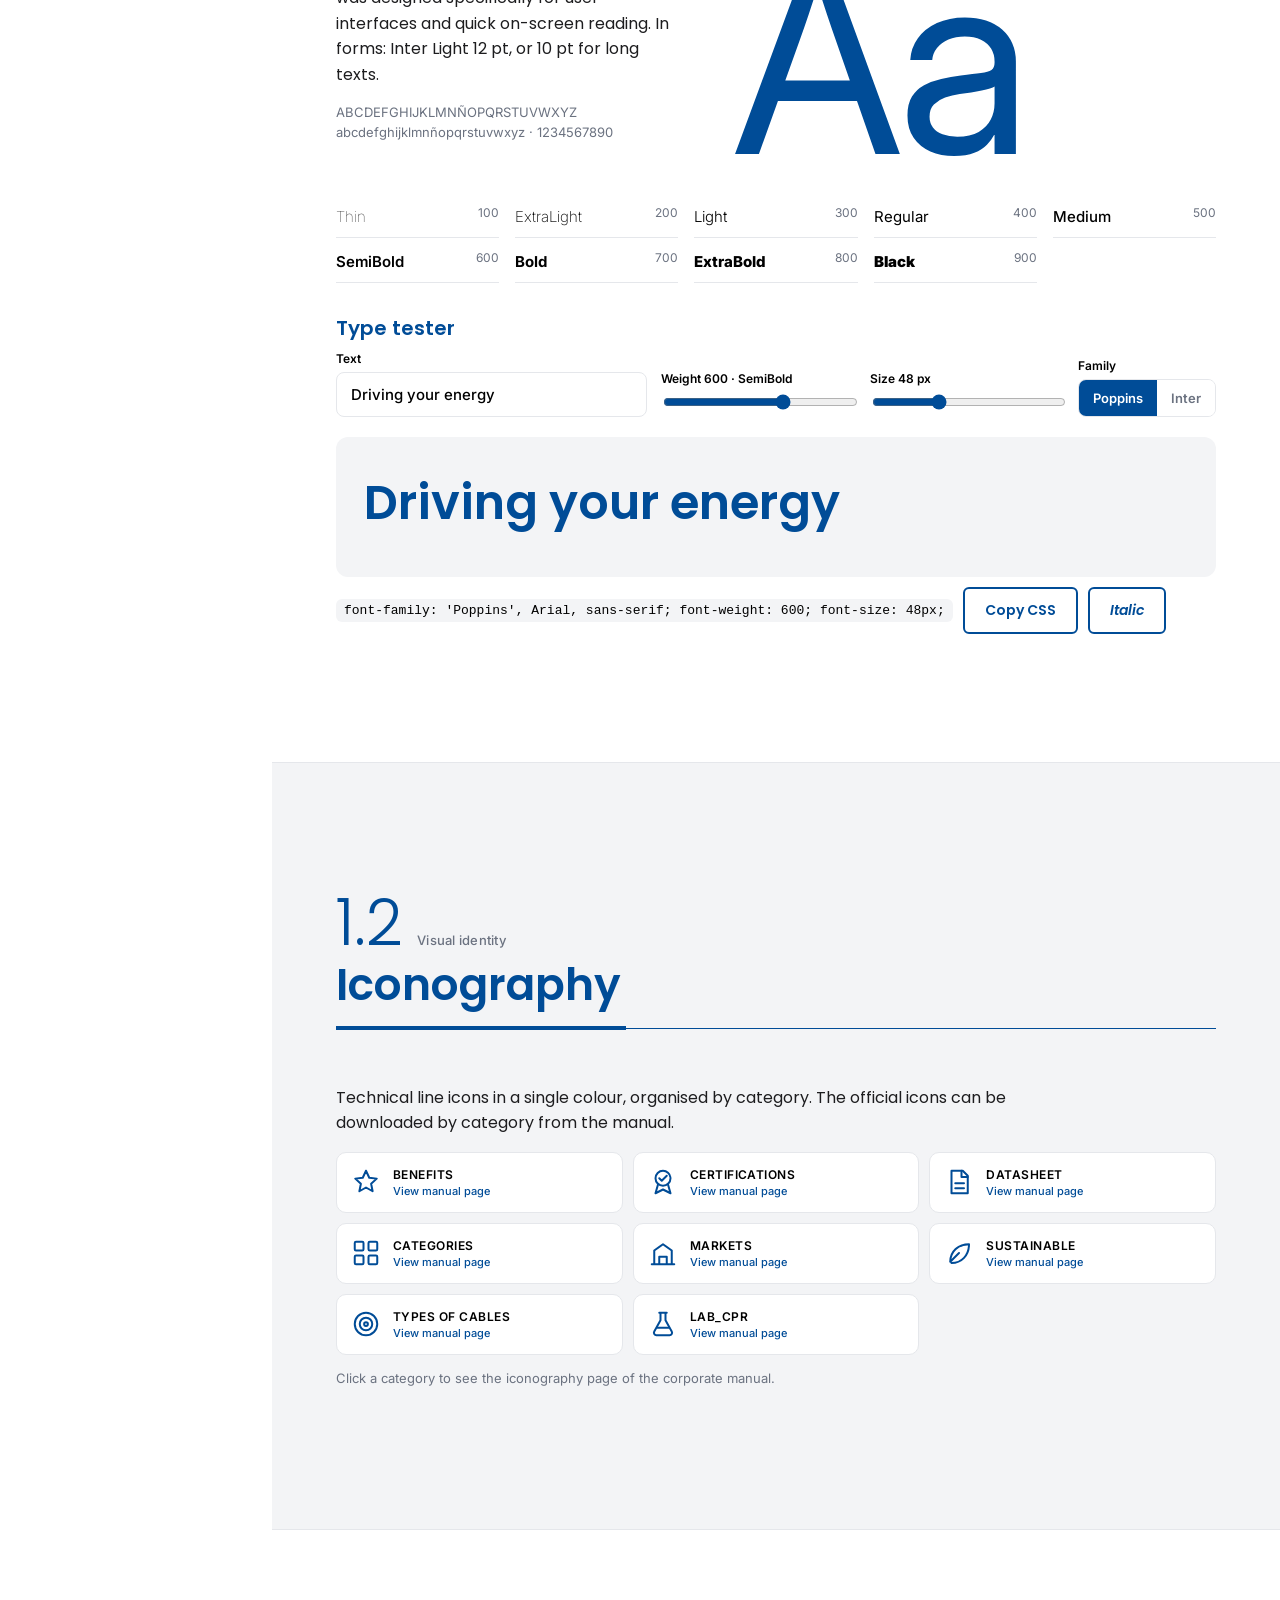
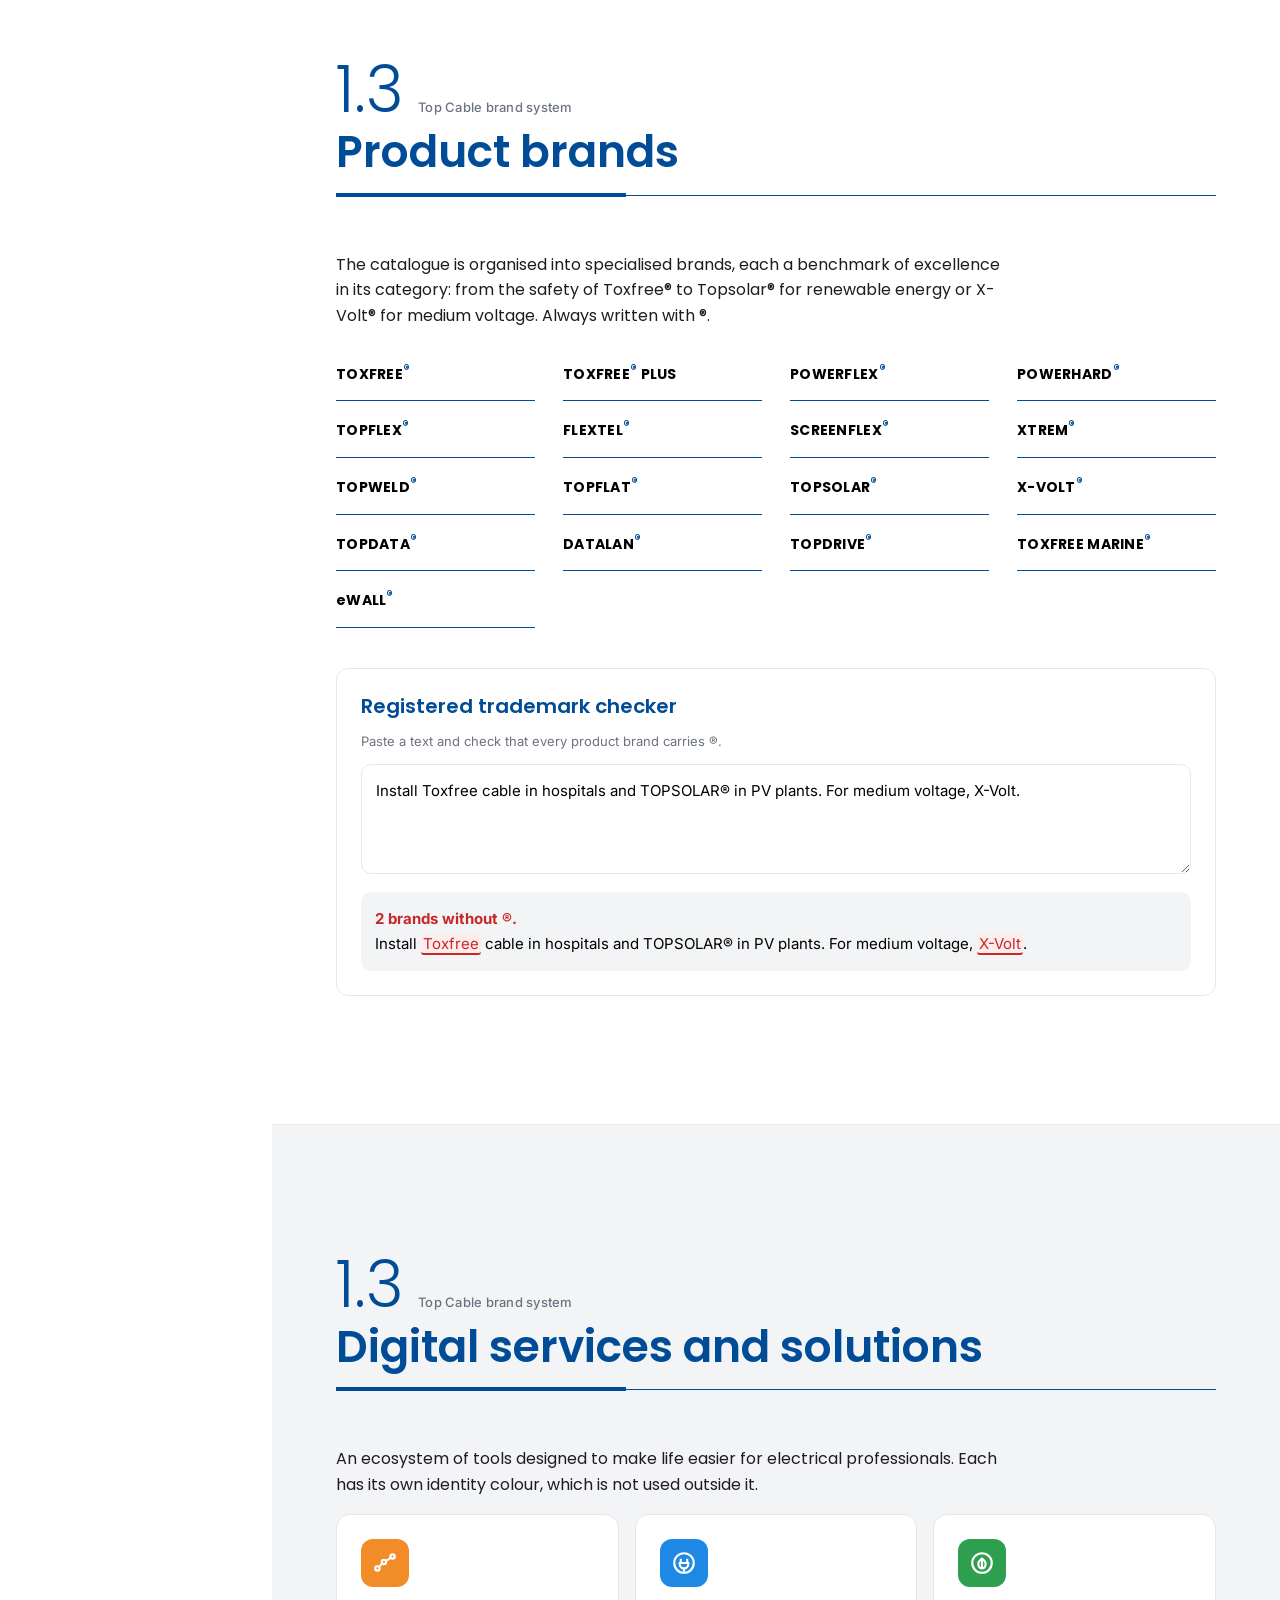
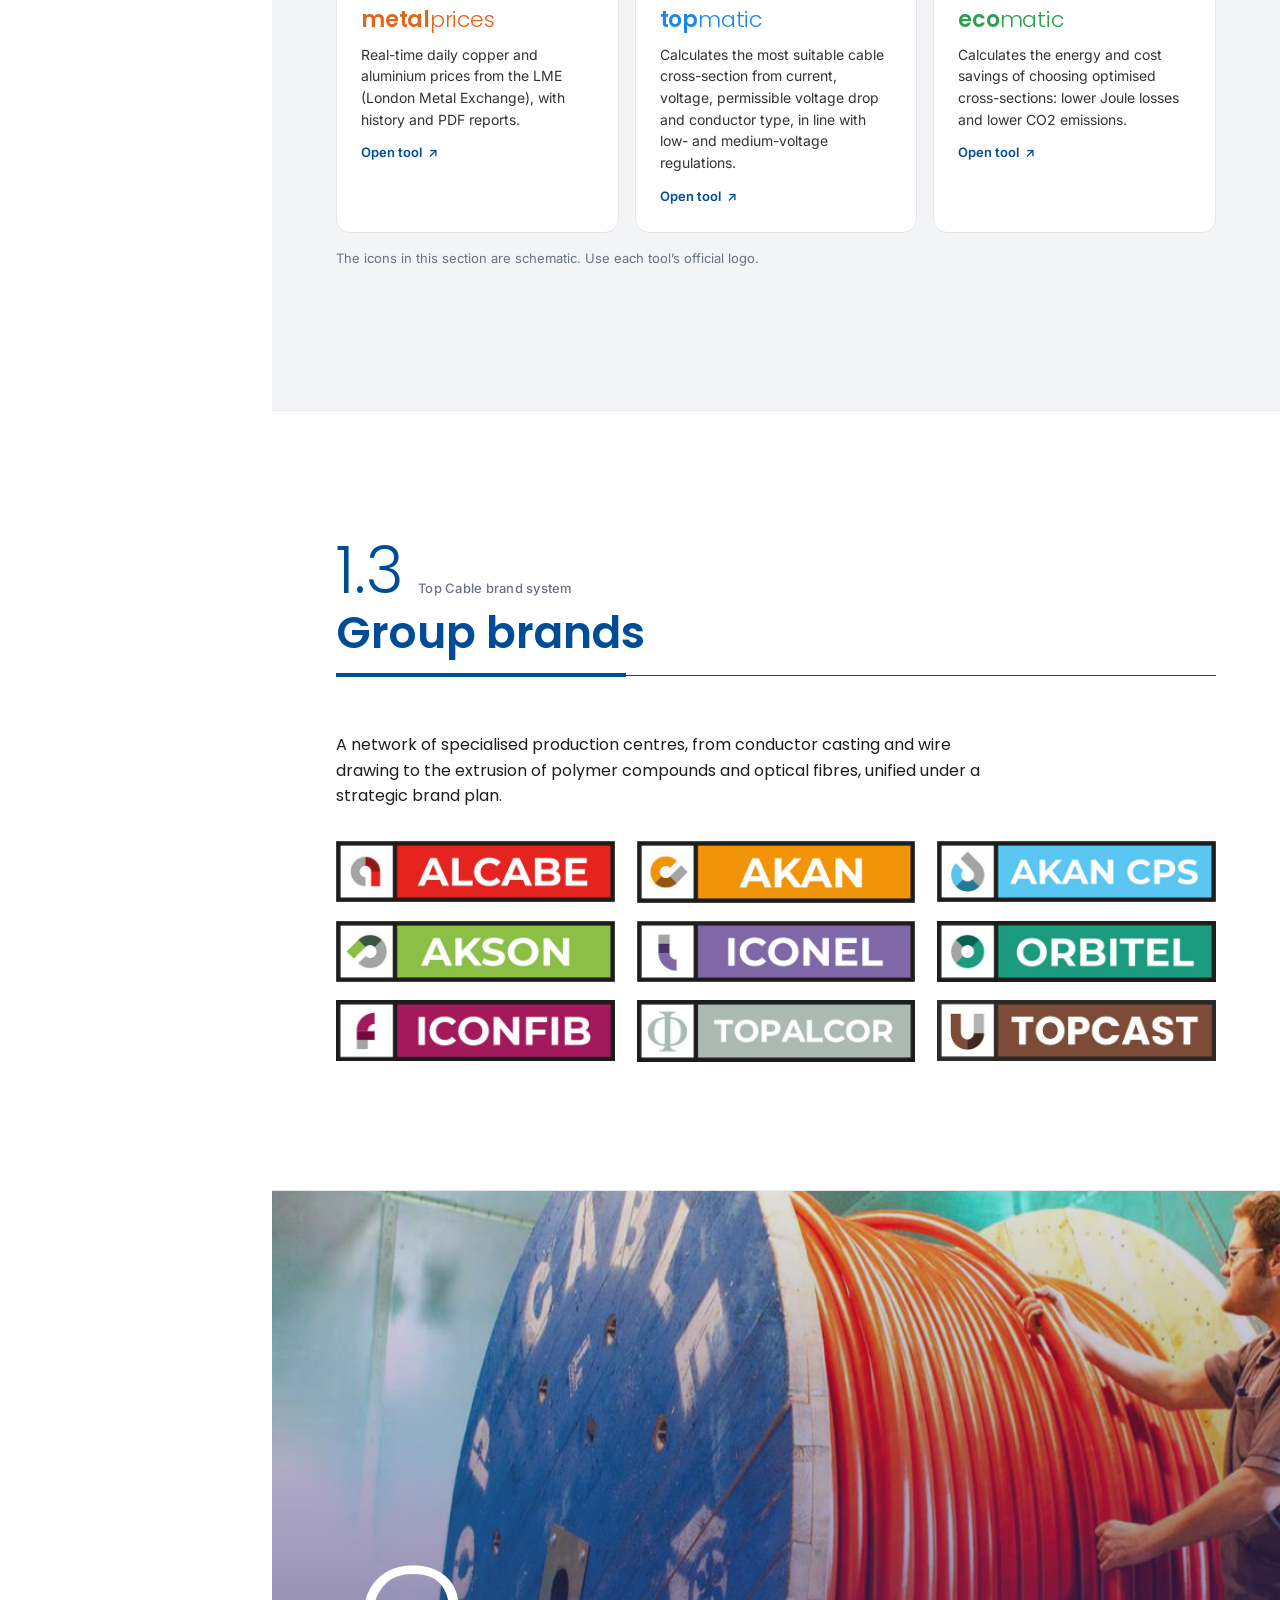
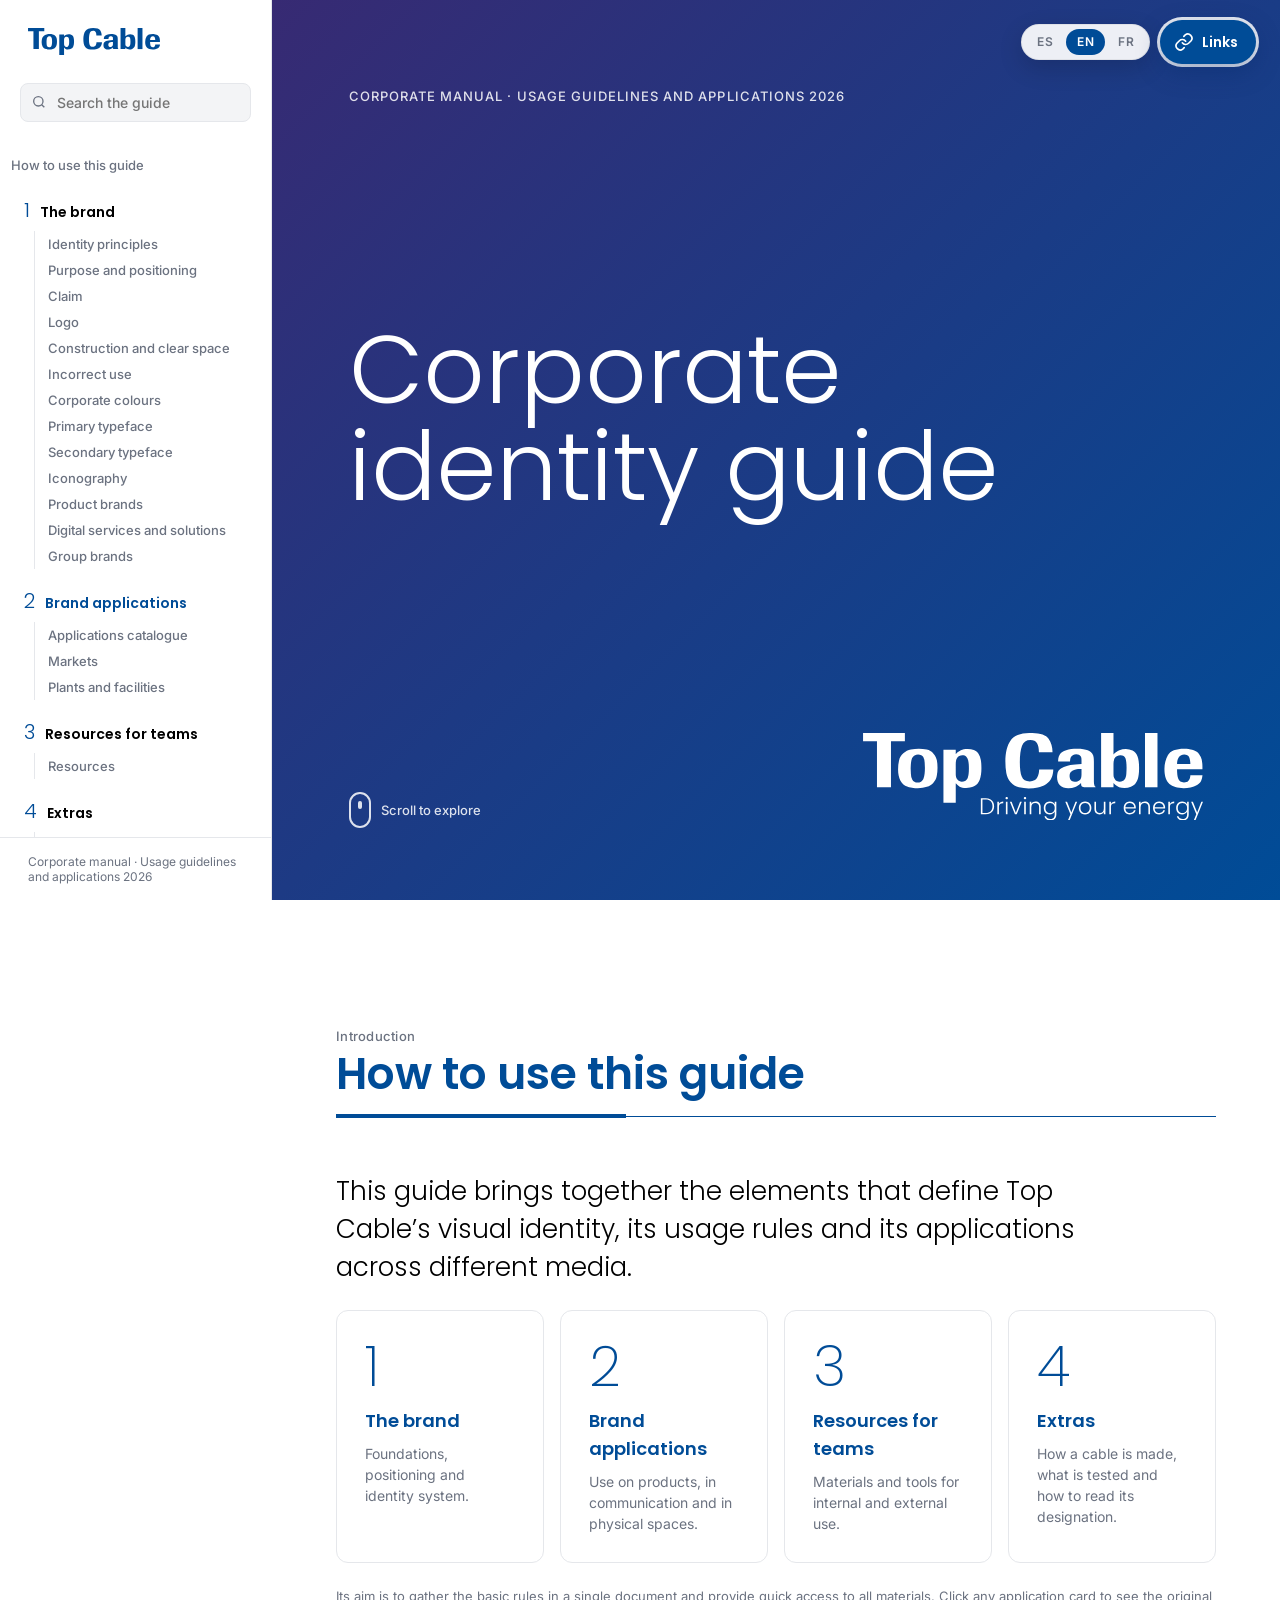
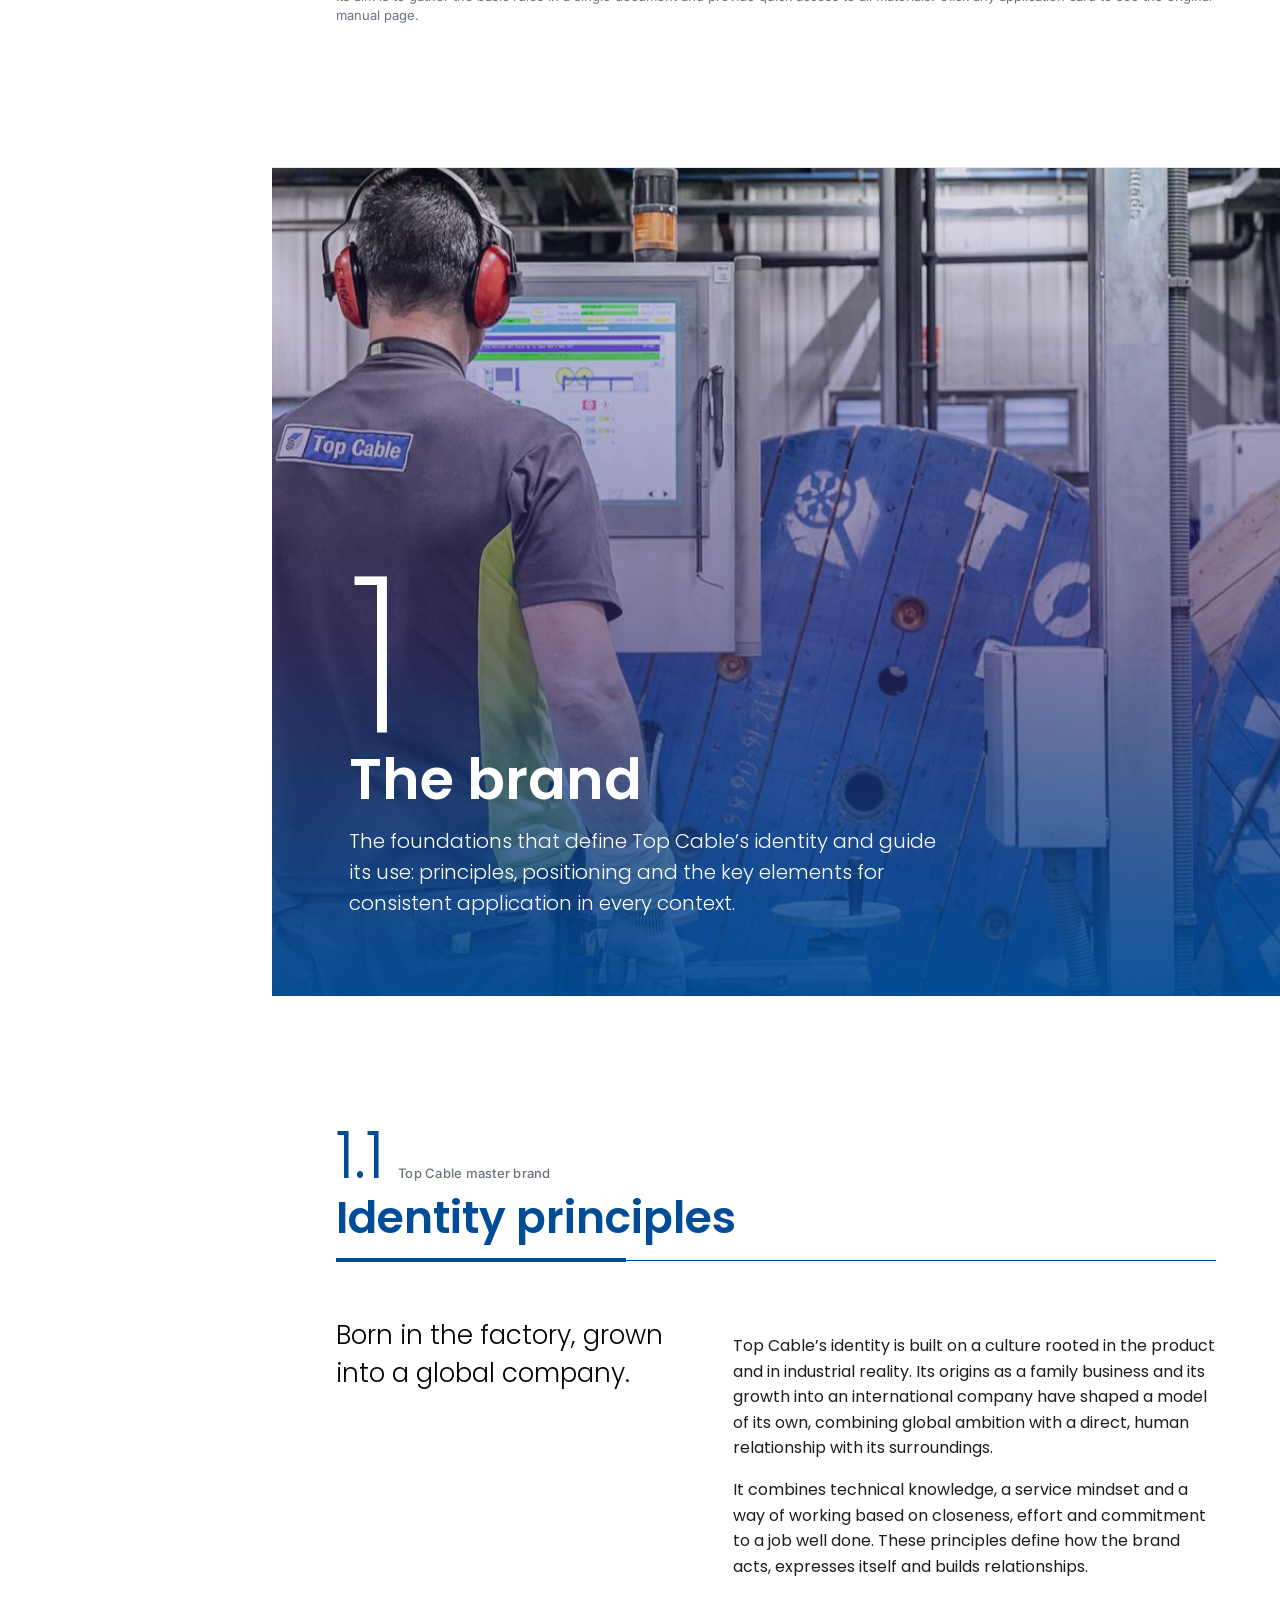
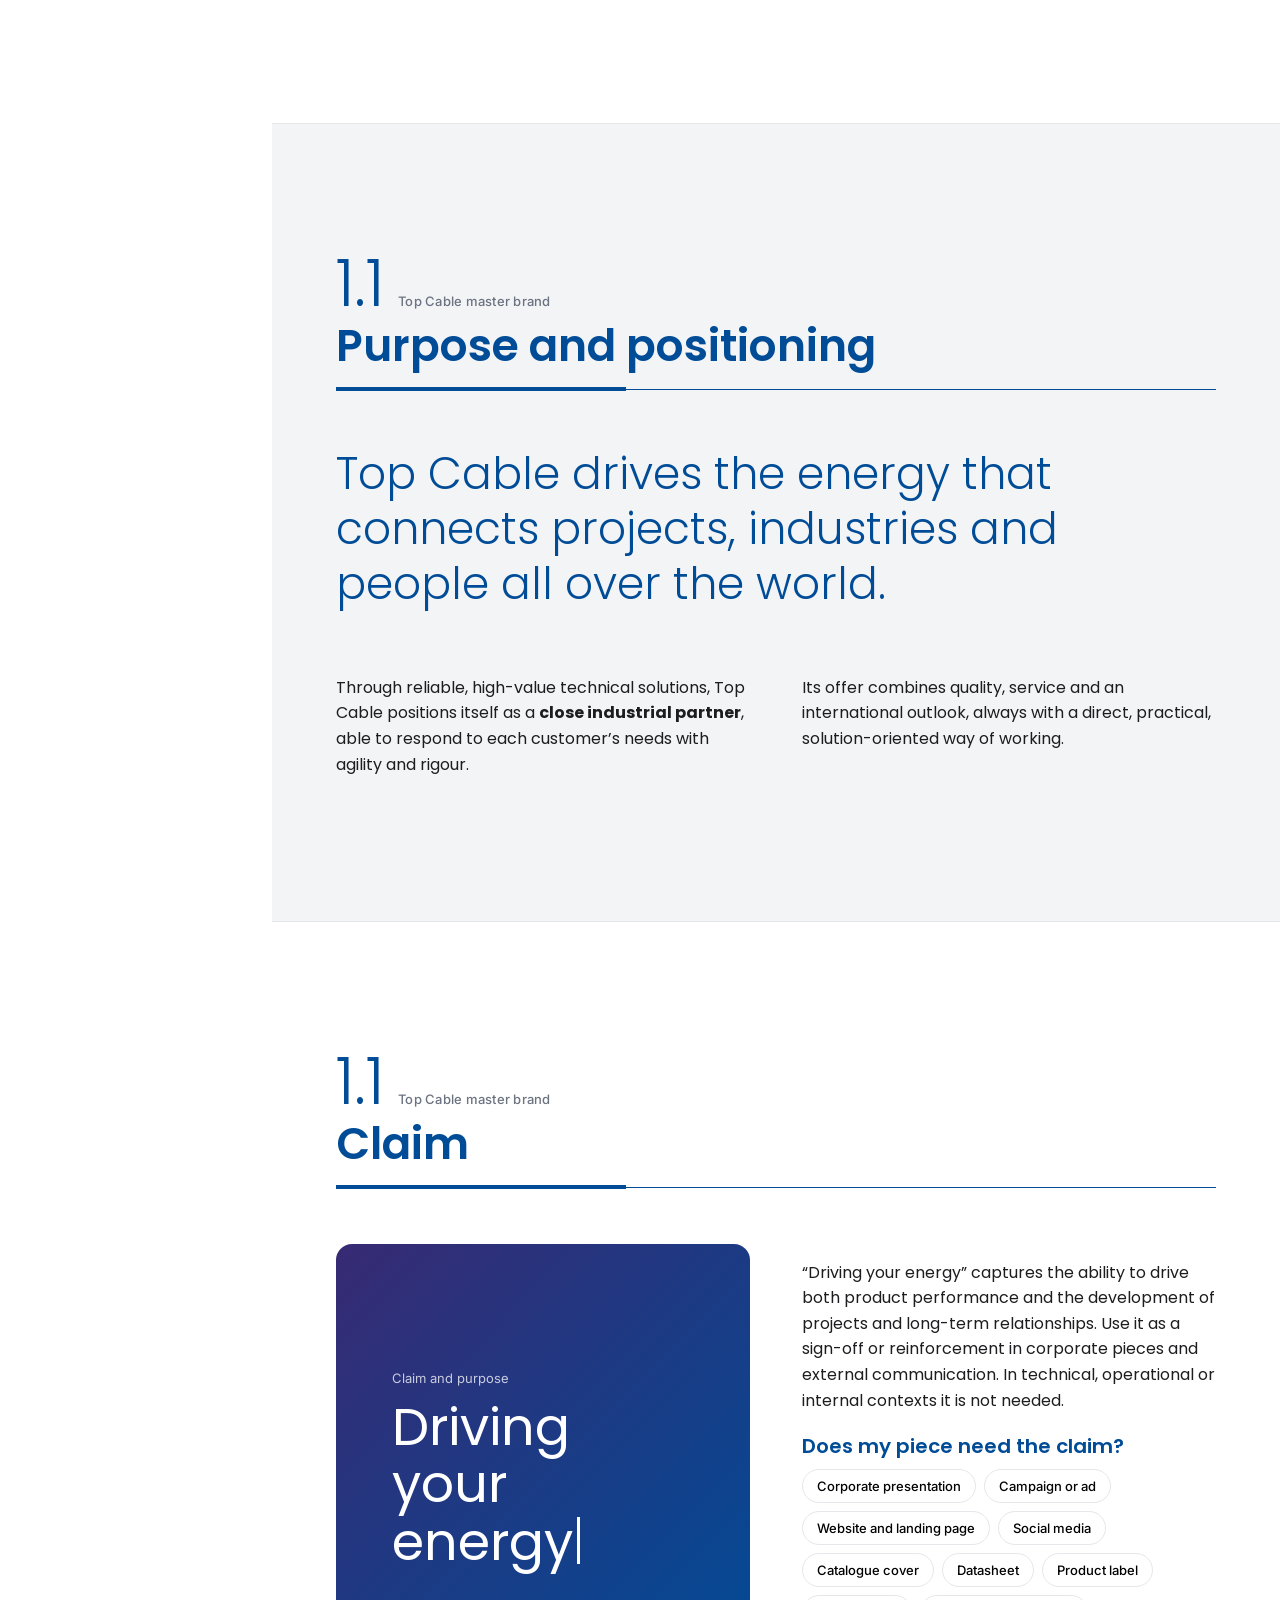
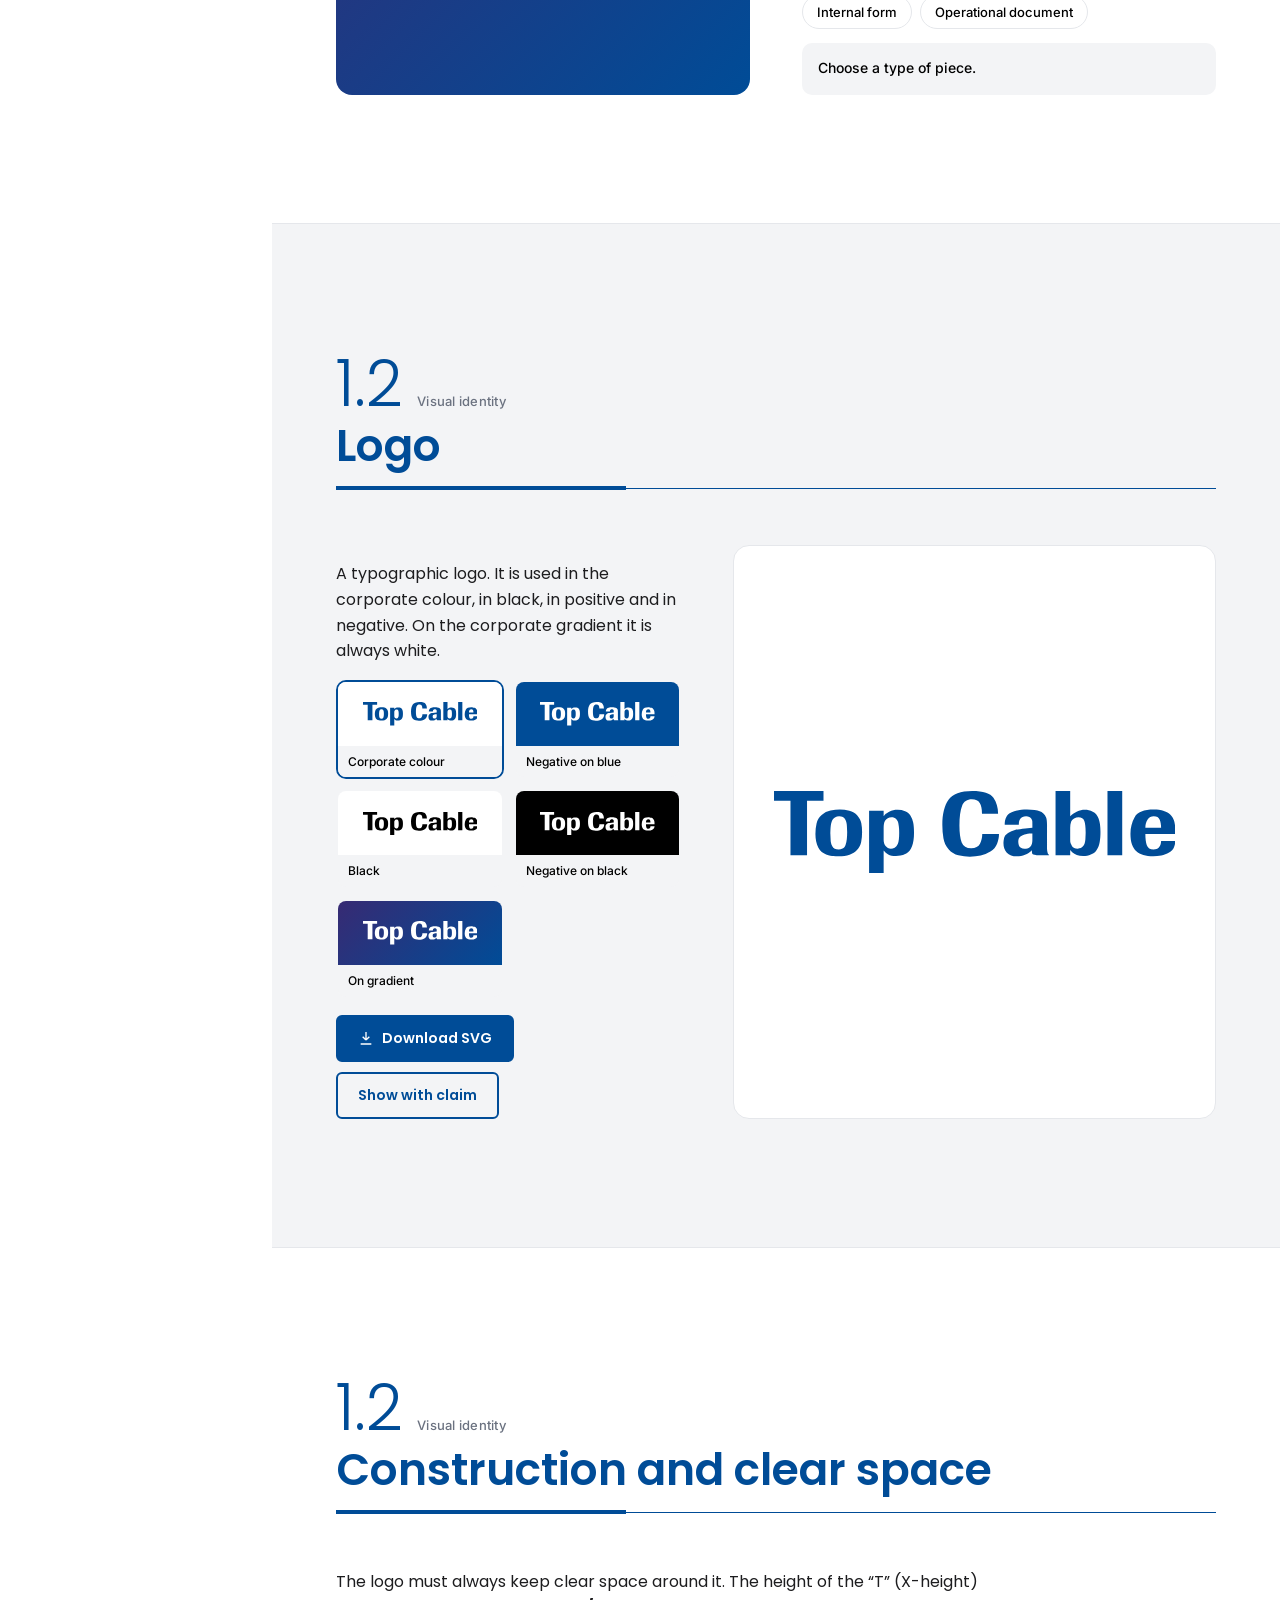
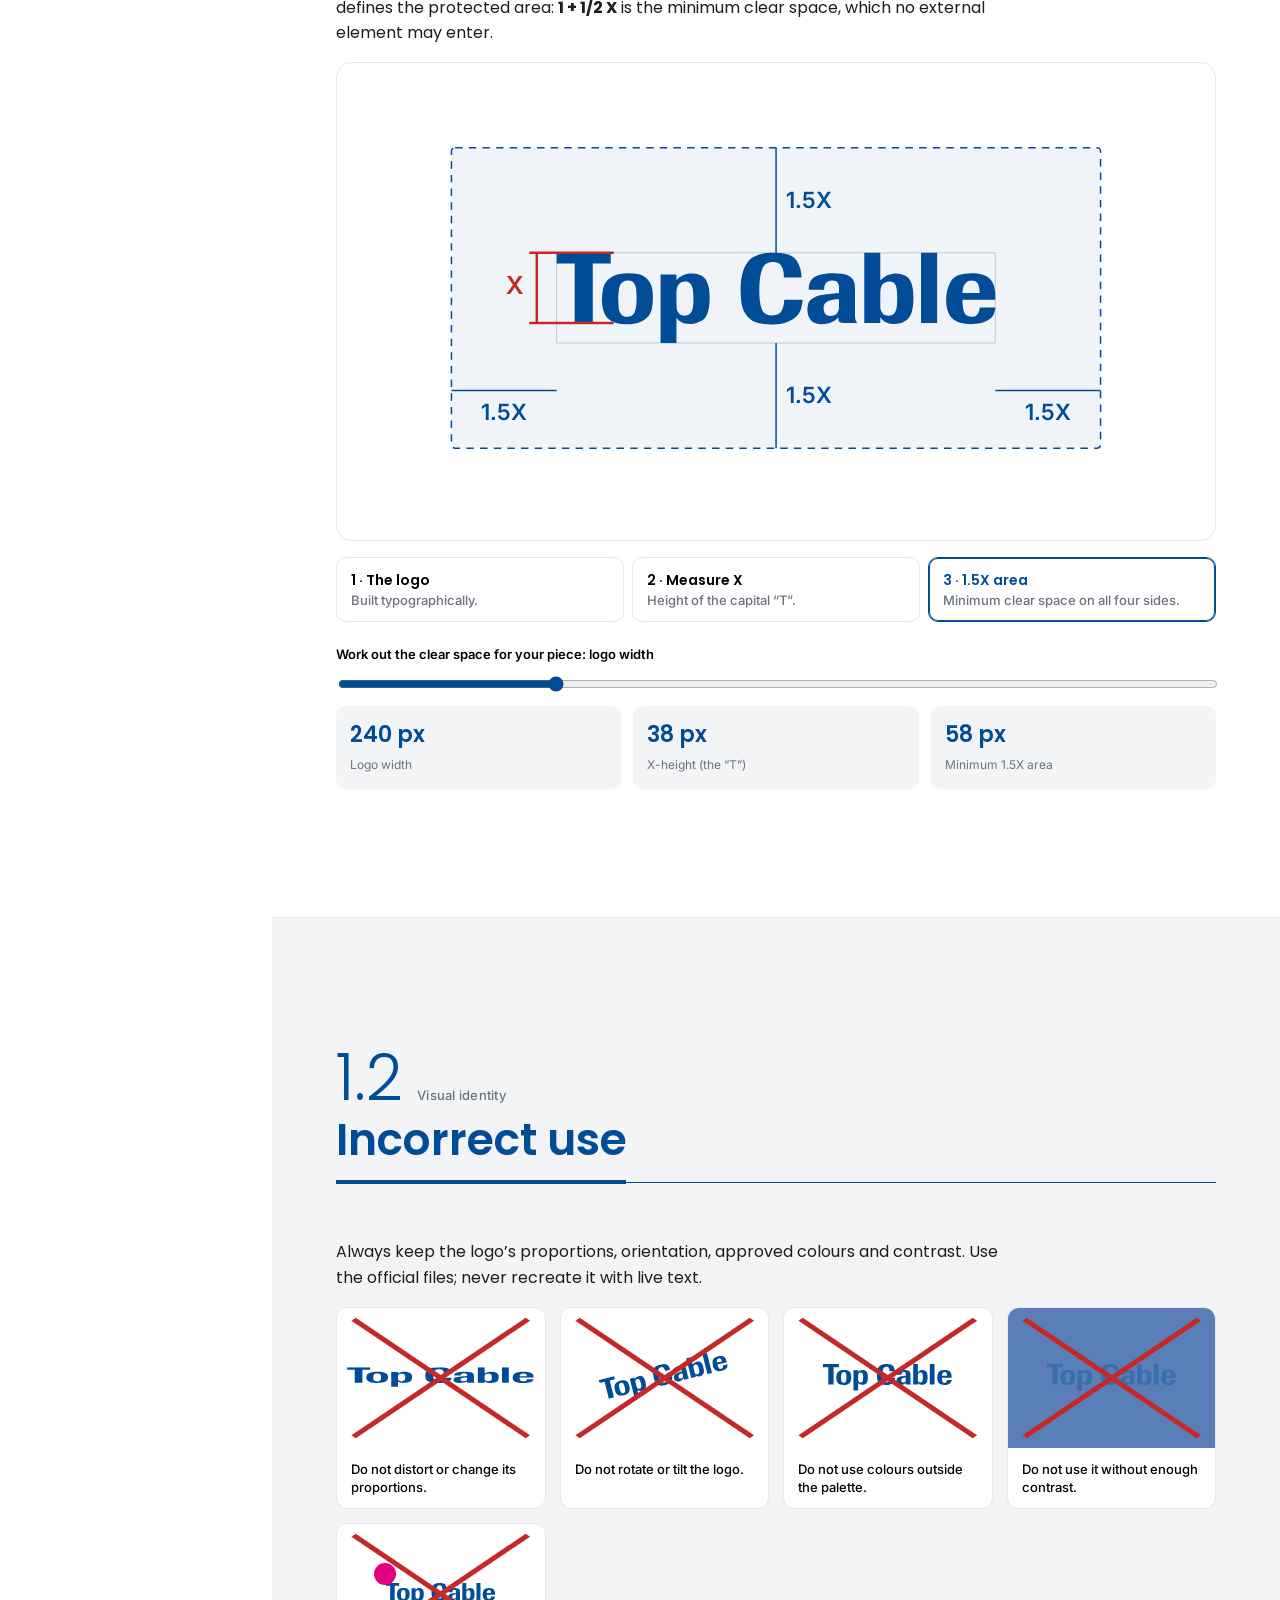
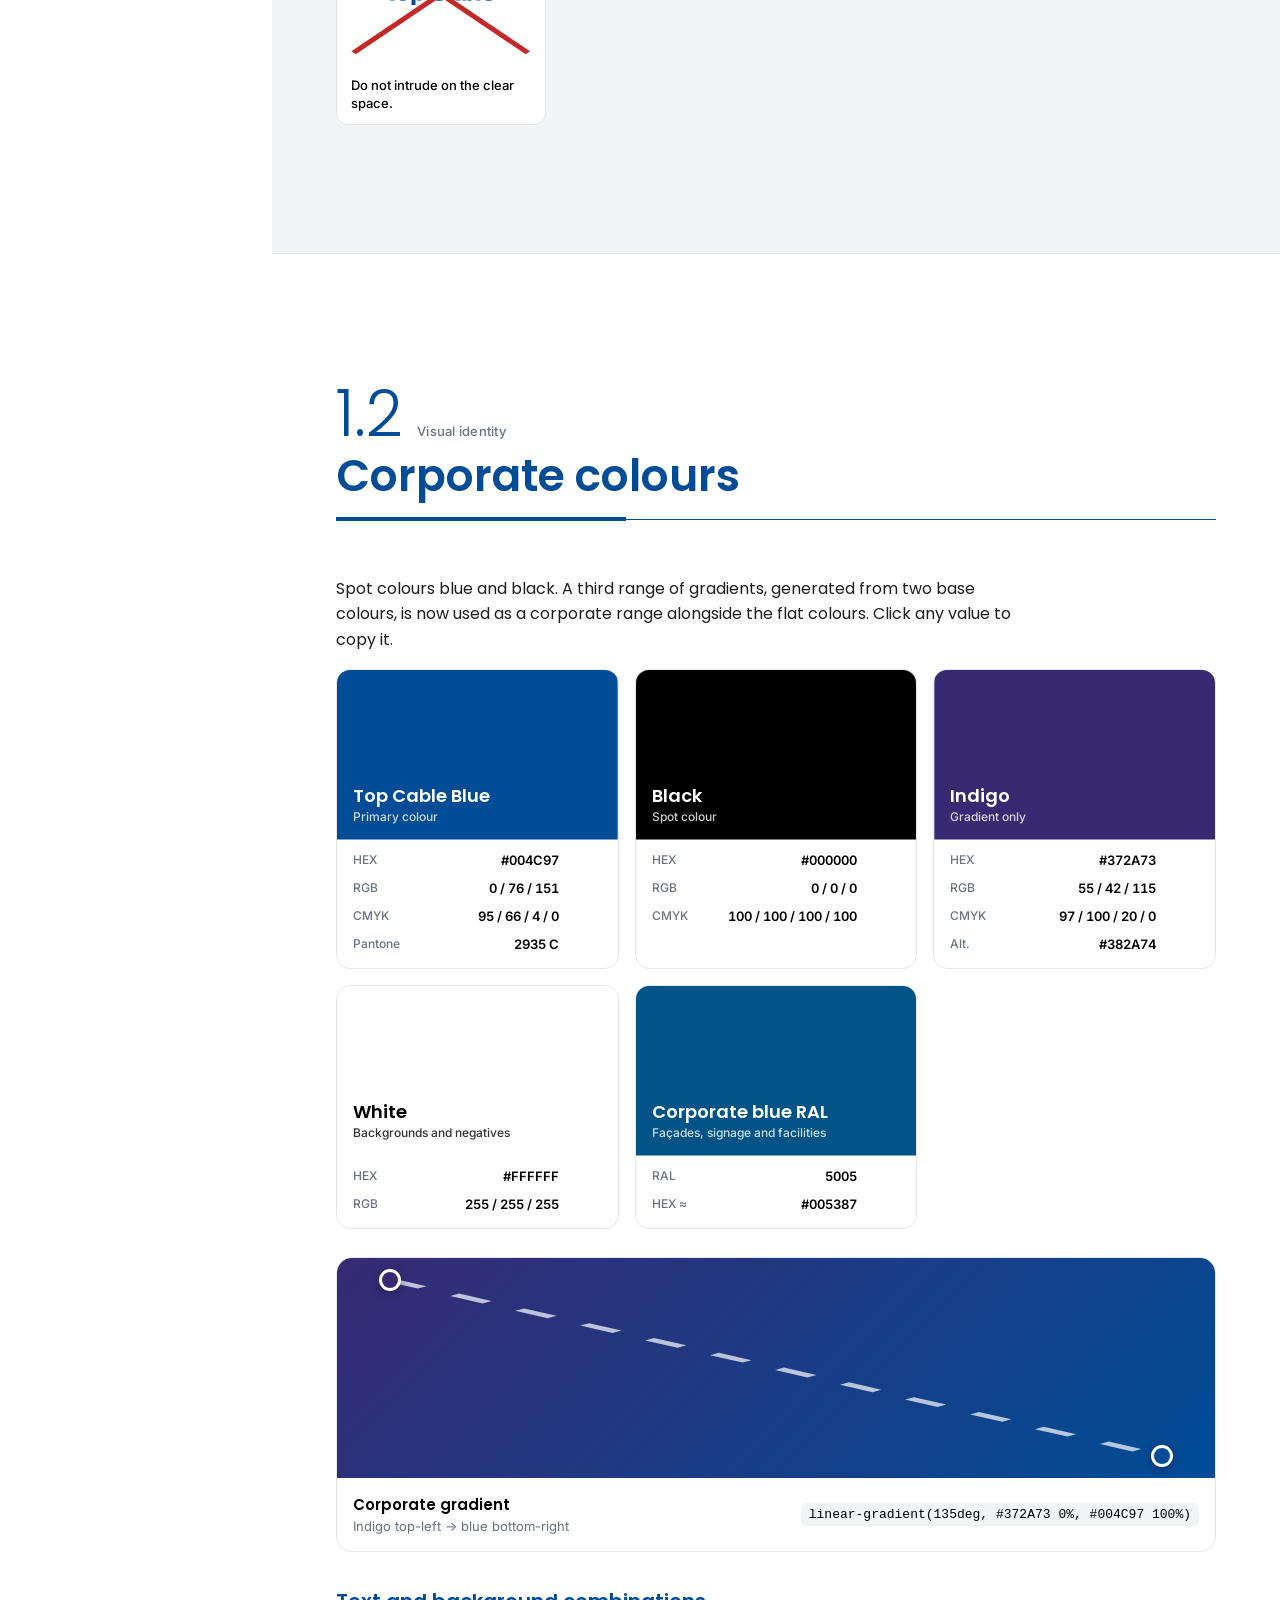
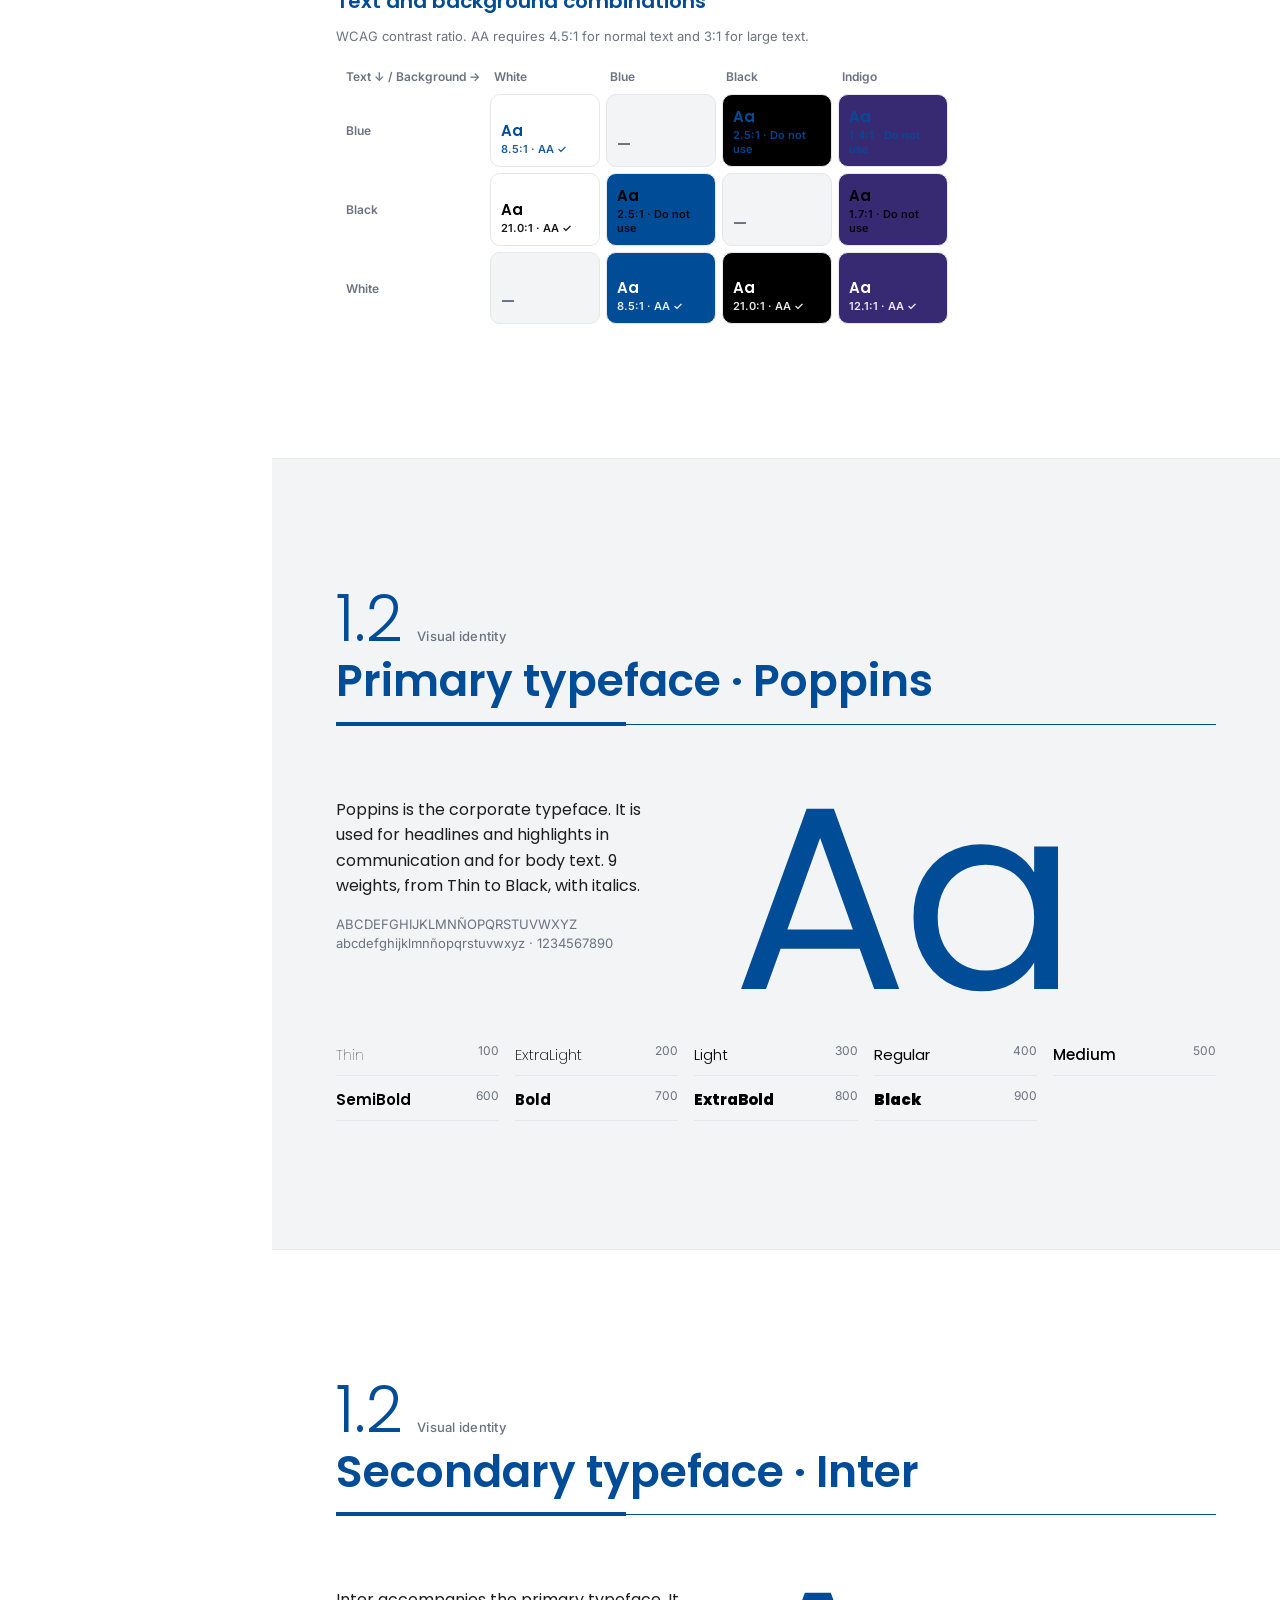
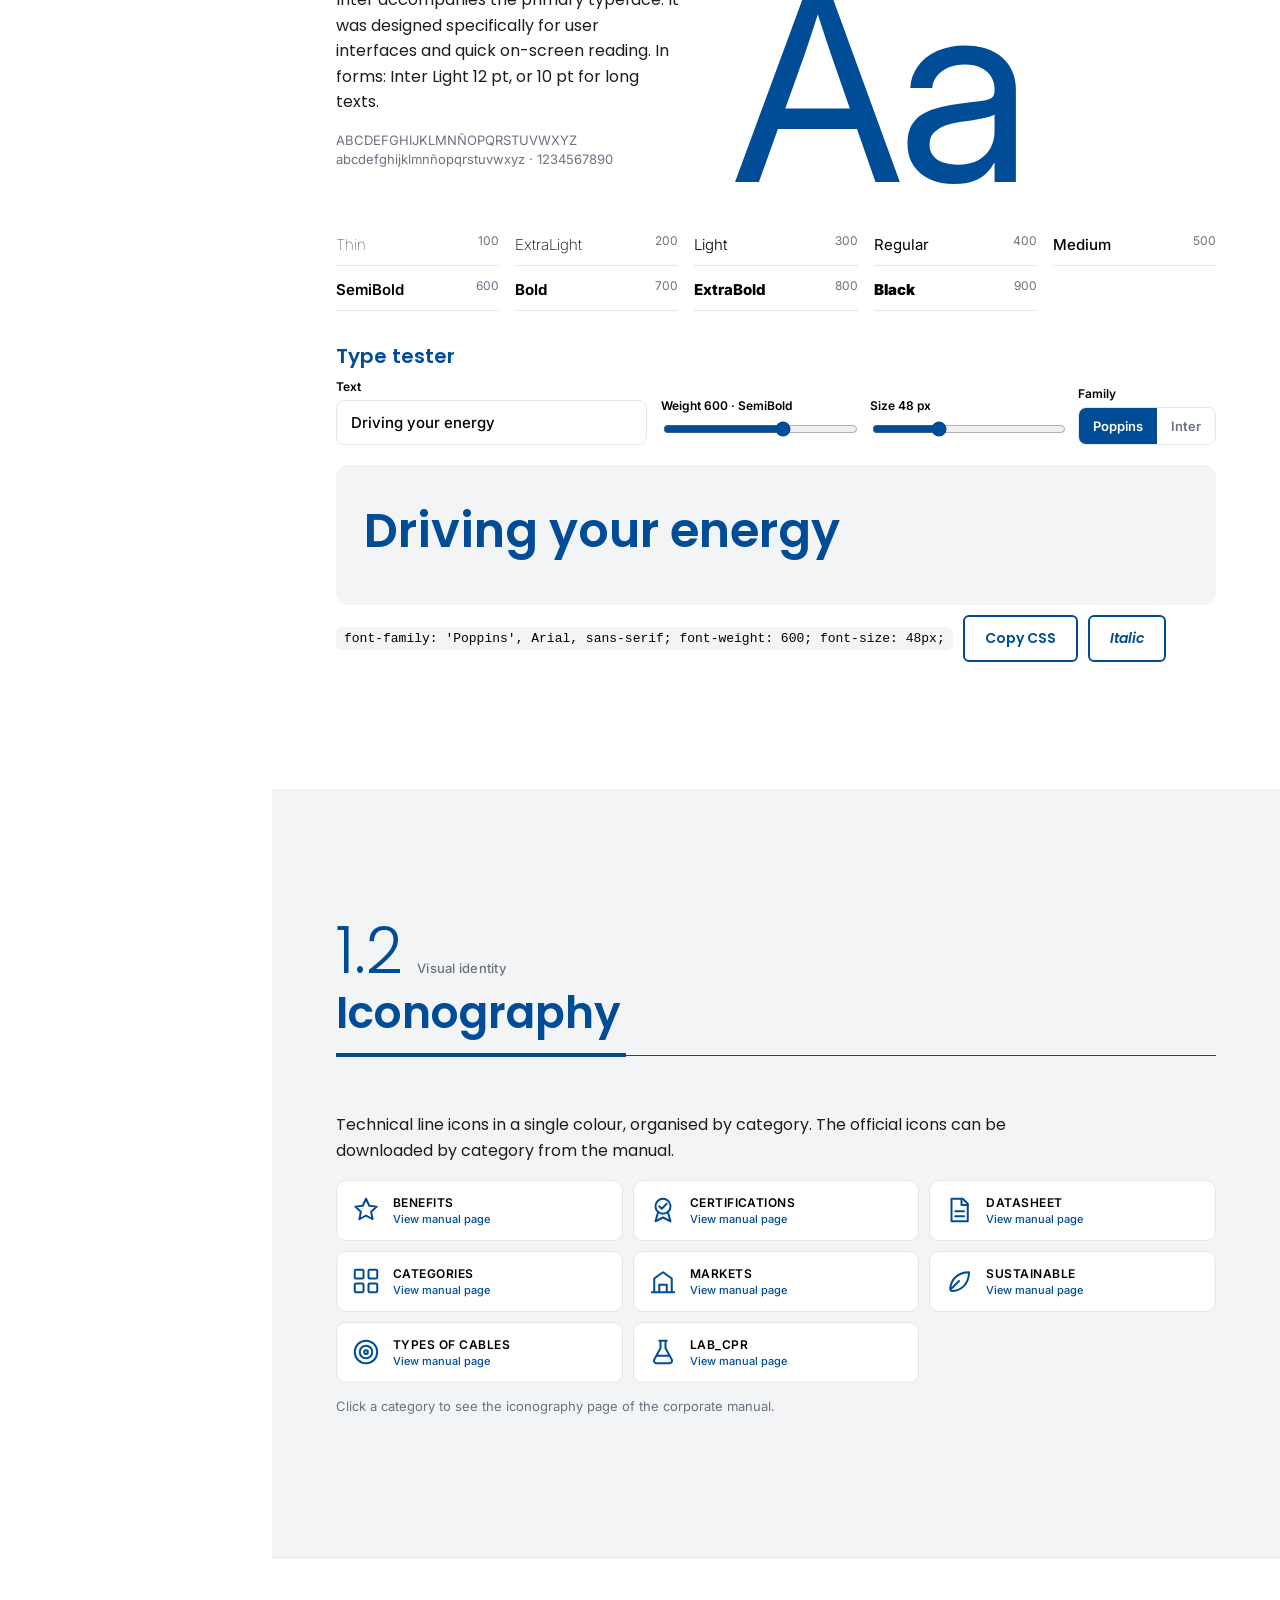
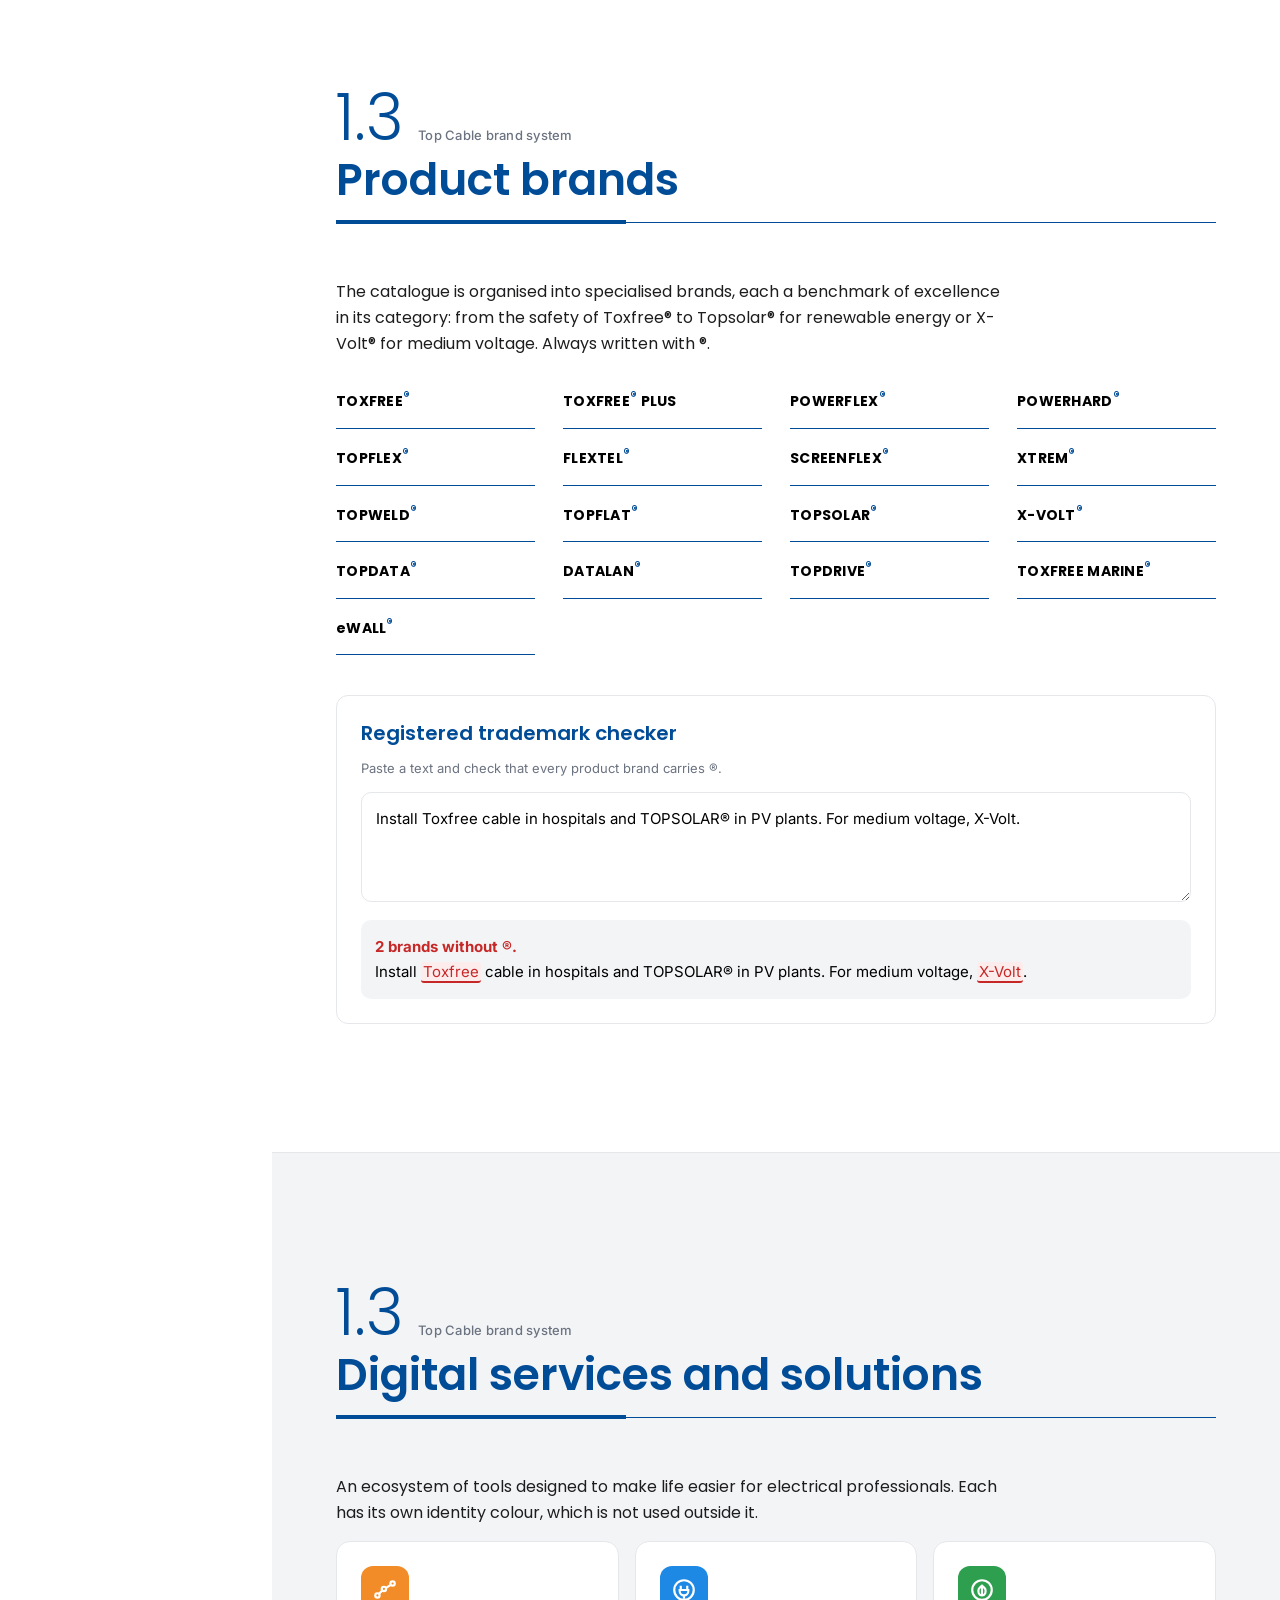
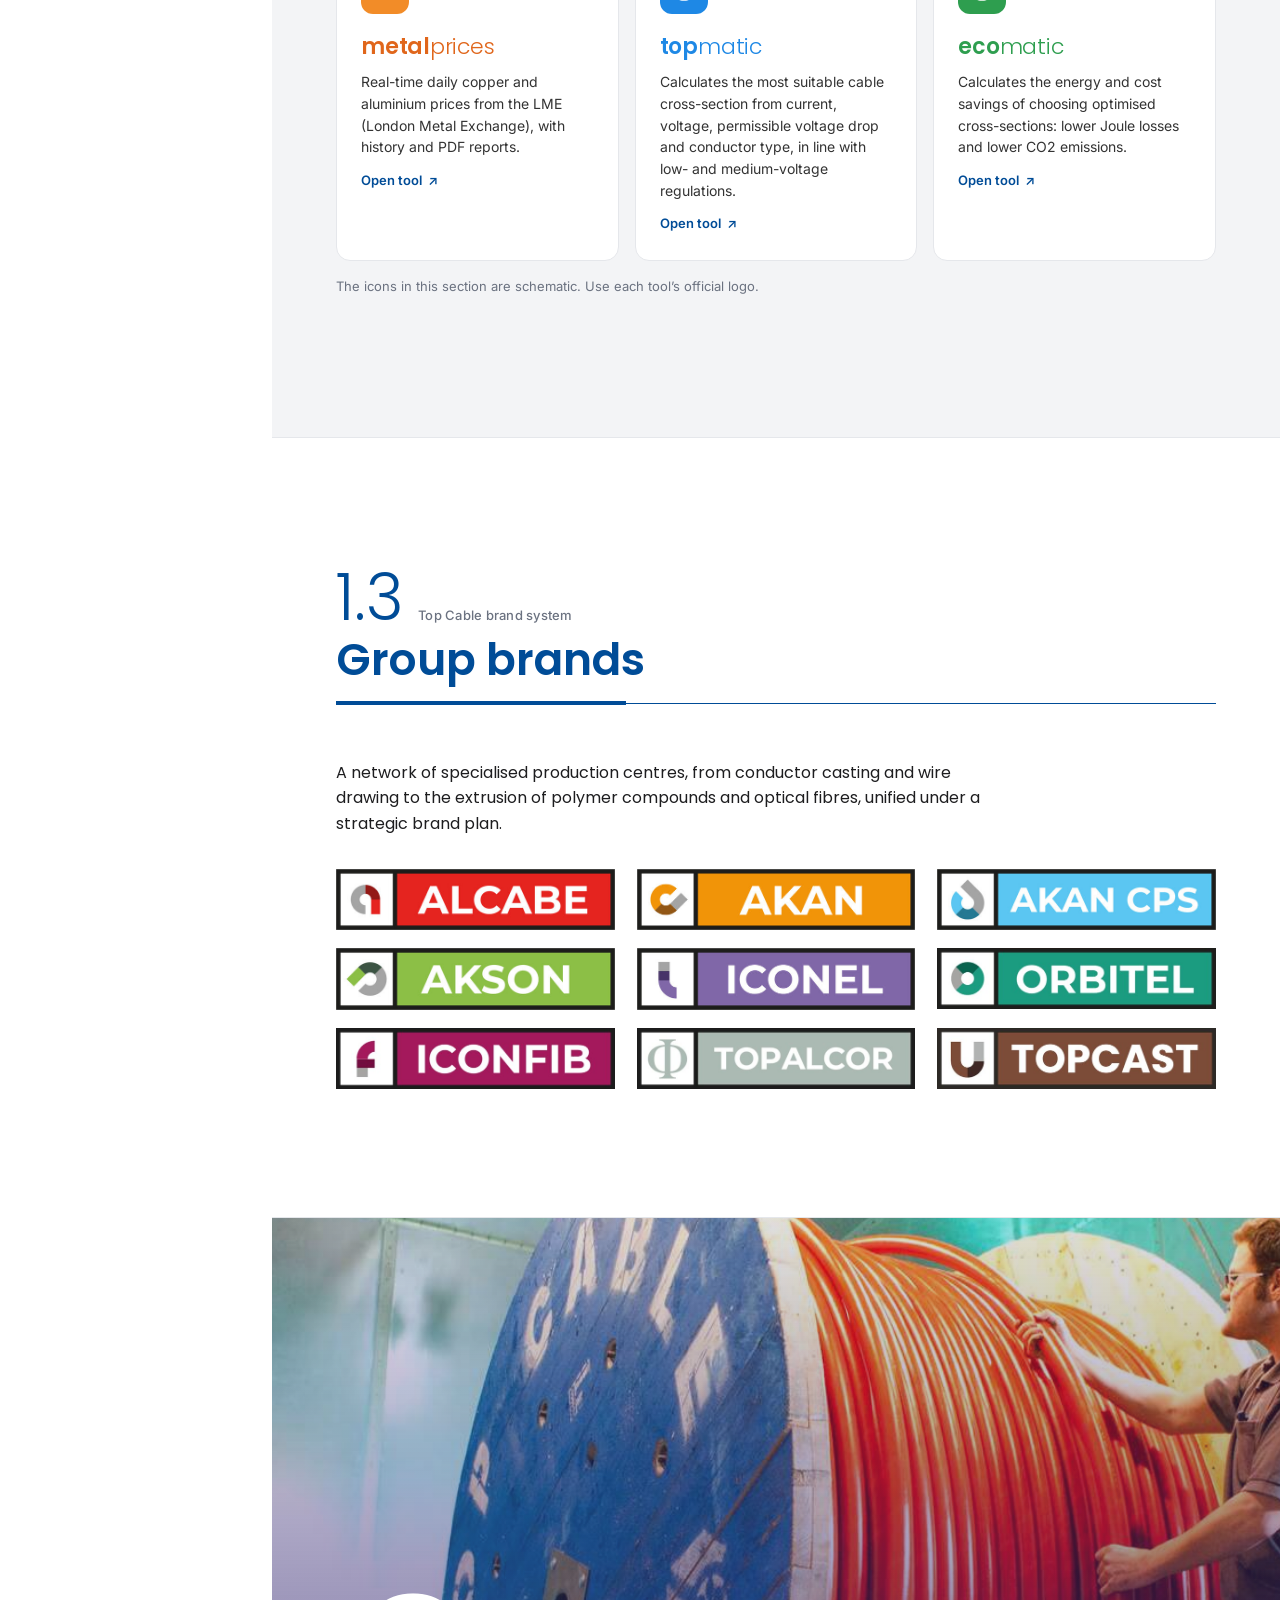
